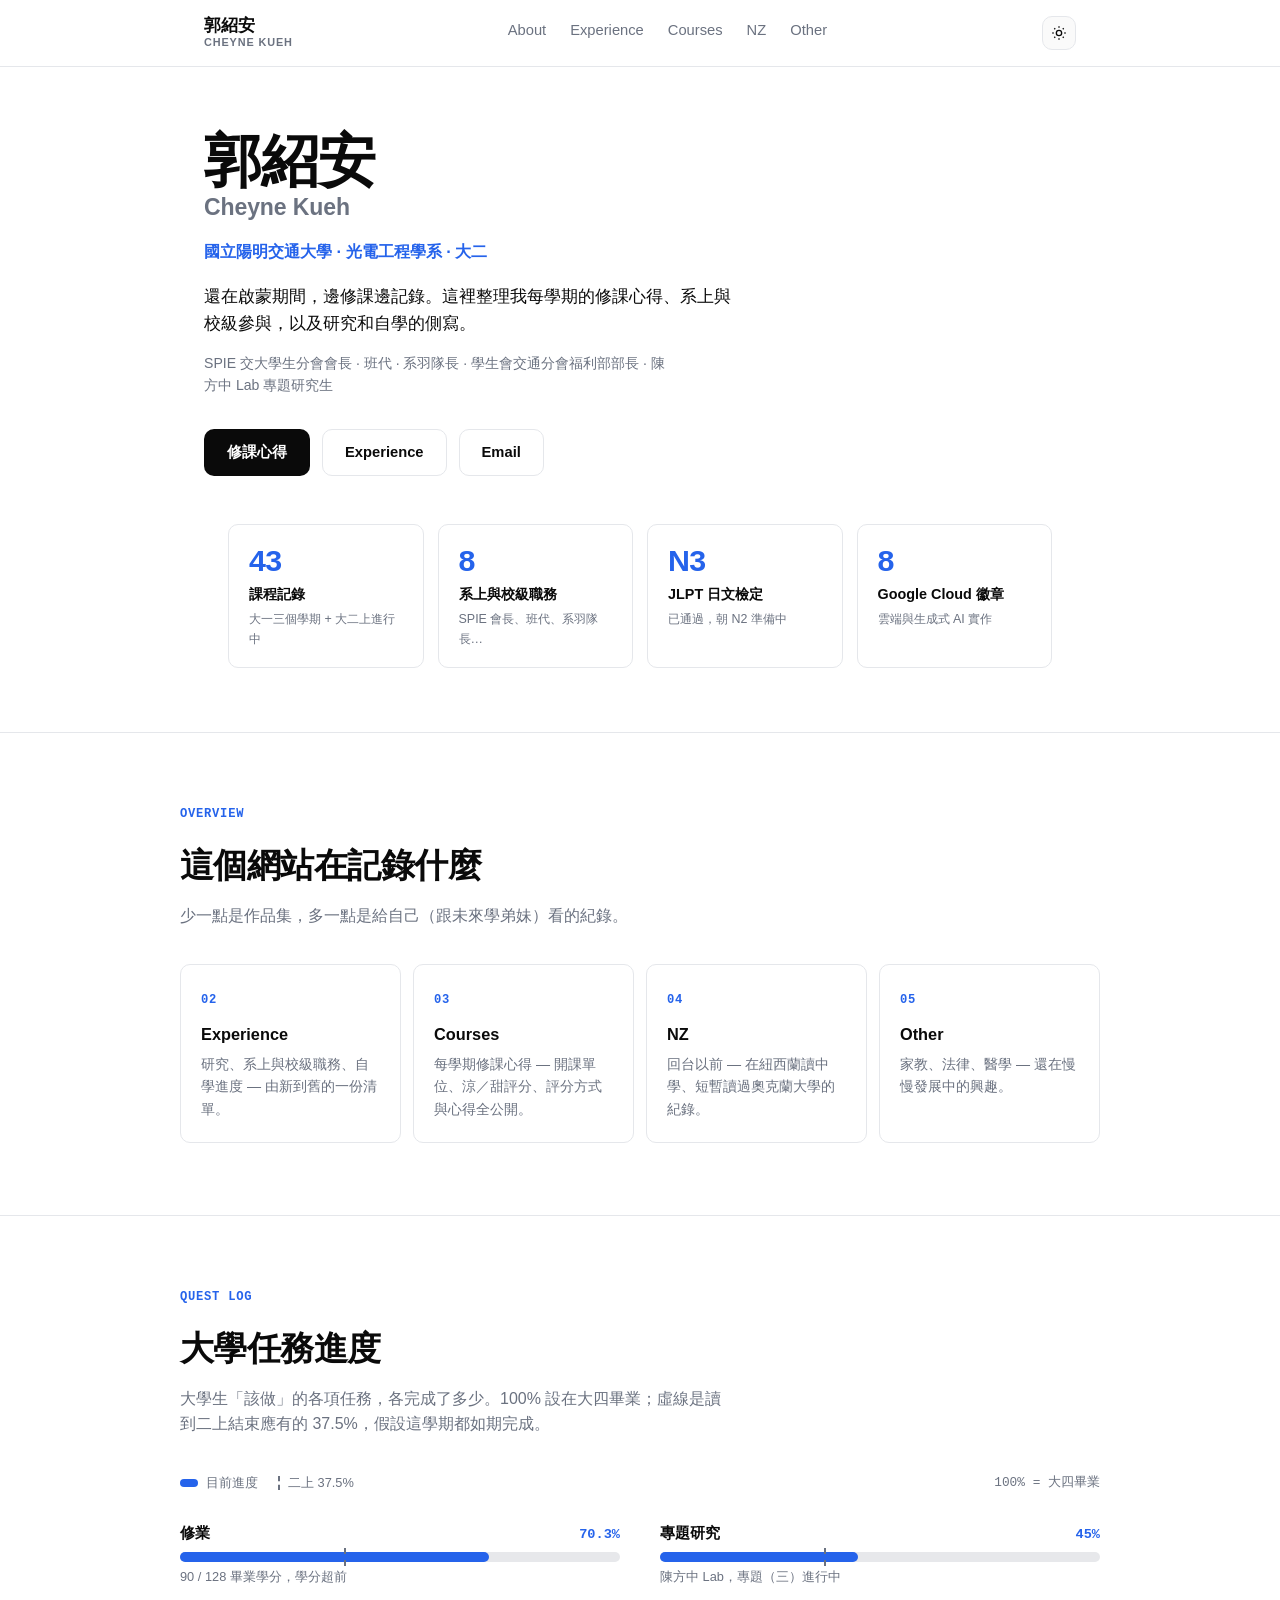
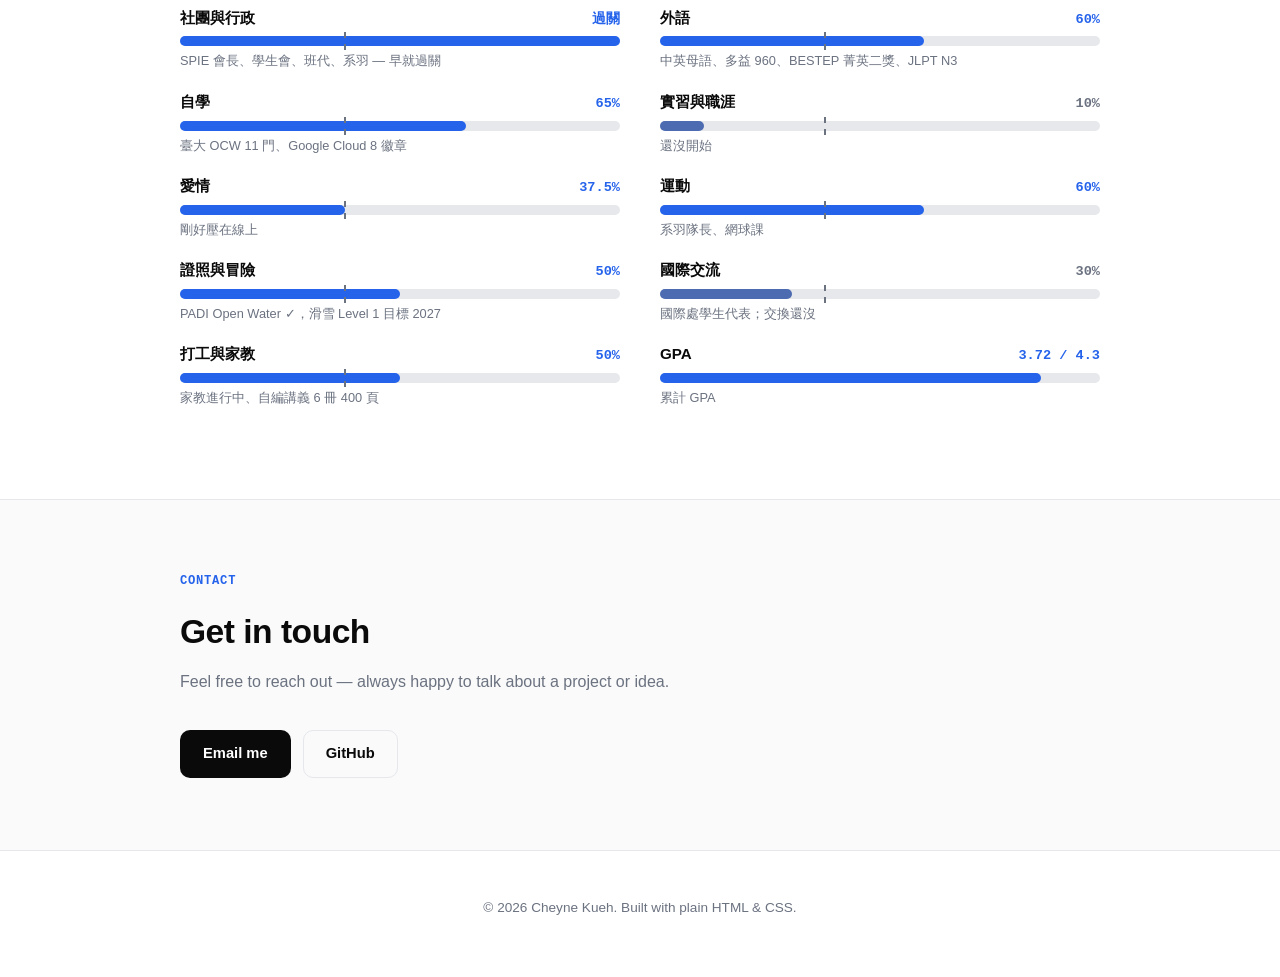
==== index.html @ f423507f "Courses: OCW list as bullet points" ====
<!DOCTYPE html>
<html lang="zh-Hant">
<head>
<meta charset="UTF-8">
<meta name="viewport" content="width=device-width, initial-scale=1.0">
<title>Cheyne Kueh</title>
<meta name="description" content="Cheyne Kueh — NYCU 光電工程學系. 修課心得、系上與校級參與、研究與自學進度，每學期更新。">
<link rel="icon" type="image/png" href="favicon.png">
<link rel="apple-touch-icon" href="apple-touch-icon.png">
<link rel="stylesheet" href="style.css?v=202611022145">
</head>
<body data-page="about">

<div id="nav-mount"></div>

<main id="top">

  <section class="hero">
    <div class="hero-inner reveal">
      <h1>郭紹安<span class="hero-name-en">Cheyne Kueh</span></h1>
      <p class="hero-role">國立陽明交通大學 · 光電工程學系 · 大二</p>
      <p class="hero-lead">還在啟蒙期間，邊修課邊記錄。這裡整理我每學期的修課心得、系上與校級參與，以及研究和自學的側寫。</p>
      <p class="hero-affil">SPIE 交大學生分會會長 · 班代 · 系羽隊長 · 學生會交通分會福利部部長 · 陳方中 Lab 專題研究生</p>
      <div class="hero-actions">
        <a href="courses.html" class="btn btn-primary">修課心得</a>
        <a href="experience.html" class="btn btn-ghost">Experience</a>
        <a href="mailto:cheyneleokueh@gmail.com" class="btn btn-ghost">Email</a>
      </div>
    </div>

    <div class="stat-grid reveal" id="heroStats"></div>
  </section>

  <section class="section">
    <div class="section-inner">
      <p class="eyebrow reveal">OVERVIEW</p>
      <h2 class="reveal">這個網站在記錄什麼</h2>
      <p class="section-sub reveal">少一點是作品集，多一點是給自己（跟未來學弟妹）看的紀錄。</p>

      <div class="overview-grid">
        <a href="experience.html" class="overview-card reveal">
          <span class="overview-num">02</span>
          <h3>Experience</h3>
          <p>研究、系上與校級職務、自學進度 — 由新到舊的一份清單。</p>
        </a>
        <a href="courses.html" class="overview-card reveal">
          <span class="overview-num">03</span>
          <h3>Courses</h3>
          <p>每學期修課心得 — 開課單位、涼／甜評分、評分方式與心得全公開。</p>
        </a>
        <a href="nz.html" class="overview-card reveal">
          <span class="overview-num">04</span>
          <h3>NZ</h3>
          <p>回台以前 — 在紐西蘭讀中學、短暫讀過奧克蘭大學的紀錄。</p>
        </a>
        <a href="other.html" class="overview-card reveal">
          <span class="overview-num">05</span>
          <h3>Other</h3>
          <p>家教、法律、醫學 — 還在慢慢發展中的興趣。</p>
        </a>
      </div>
    </div>
  </section>

  <section class="section">
    <div class="section-inner">
      <p class="eyebrow reveal">QUEST LOG</p>
      <h2 class="reveal">大學任務進度</h2>
      <p class="section-sub reveal">大學生「該做」的各項任務，各完成了多少。100% 設在大四畢業；虛線是讀到二上結束應有的 37.5%，假設這學期都如期完成。</p>
      <div class="quest-log reveal" id="questLog"></div>
    </div>
  </section>

  <section class="section section-alt">
    <div class="section-inner contact-inner">
      <p class="eyebrow reveal">CONTACT</p>
      <h2 class="reveal">Get in touch</h2>
      <p class="section-sub reveal">Feel free to reach out — always happy to talk about a project or idea.</p>
      <div class="contact-links reveal">
        <a href="mailto:cheyneleokueh@gmail.com" class="btn btn-primary">Email me</a>
        <a href="https://github.com/cheyneleokueh" target="_blank" rel="noopener" class="btn btn-ghost">GitHub</a>
      </div>
    </div>
  </section>

</main>

<div id="footer-mount"></div>

<script src="data.js?v=202611022145"></script>
<script src="partials.js?v=202611022145"></script>
<script src="script.js?v=202611022145"></script>
</body>
</html>
---- style.css ----
:root {
  --bg: #ffffff;
  --bg-alt: #fafafa;
  --card: #ffffff;
  --text: #0a0a0a;
  --text-muted: #6b7280;
  --border: #e5e7eb;
  --accent: #2563eb;
  --accent-text: #ffffff;
  --radius: 10px;
  --max-width: 920px;
  --mono: ui-monospace, "SF Mono", "Cascadia Code", Consolas, monospace;
  --sans: -apple-system, BlinkMacSystemFont, "Segoe UI", Inter, Roboto, Helvetica, Arial, sans-serif;
}

:root[data-theme="dark"] {
  --bg: #0a0a0a;
  --bg-alt: #111113;
  --card: #141416;
  --text: #f5f5f5;
  --text-muted: #9a9aa4;
  --border: #27272a;
  --accent: #5b9dff;
  --accent-text: #0a0a0a;
}

@media (prefers-color-scheme: dark) {
  :root:not([data-theme="light"]) {
    --bg: #0a0a0a;
    --bg-alt: #111113;
    --card: #141416;
    --text: #f5f5f5;
    --text-muted: #9a9aa4;
    --border: #27272a;
    --accent: #5b9dff;
    --accent-text: #0a0a0a;
  }
}

* { box-sizing: border-box; }

html { scroll-behavior: smooth; }

body {
  margin: 0;
  background: var(--bg);
  color: var(--text);
  font-family: var(--sans);
  line-height: 1.6;
  -webkit-font-smoothing: antialiased;
  transition: background 0.2s ease, color 0.2s ease;
}

a { color: inherit; }

/* Nav */
.nav {
  position: sticky;
  top: 0;
  z-index: 10;
  background: color-mix(in srgb, var(--bg) 88%, transparent);
  backdrop-filter: blur(10px);
  border-bottom: 1px solid var(--border);
}

.nav-inner {
  max-width: var(--max-width);
  margin: 0 auto;
  padding: 16px 24px;
  display: flex;
  align-items: flex-start;
  justify-content: space-between;
  gap: 20px;
  flex-wrap: wrap;
}

.nav-brand {
  text-decoration: none;
  display: flex;
  flex-direction: column;
  line-height: 1.2;
}

.nav-brand-zh {
  font-weight: 800;
  font-size: 1.05rem;
  letter-spacing: -0.01em;
}

.nav-brand-en {
  font-size: 0.68rem;
  font-weight: 600;
  letter-spacing: 0.08em;
  color: var(--text-muted);
}

.nav-links {
  display: flex;
  gap: 24px;
  padding-top: 3px;
  flex-wrap: wrap;
}

.nav-links a {
  text-decoration: none;
  color: var(--text-muted);
  font-size: 0.92rem;
  font-weight: 500;
  transition: color 0.15s ease;
}

.nav-links a:hover { color: var(--text); }

.theme-toggle {
  border: 1px solid var(--border);
  background: var(--bg-alt);
  color: var(--text);
  width: 34px;
  height: 34px;
  border-radius: var(--radius);
  display: flex;
  align-items: center;
  justify-content: center;
  cursor: pointer;
}

.theme-toggle svg { width: 16px; height: 16px; }
.theme-toggle .icon-moon { display: none; }
:root[data-theme="dark"] .theme-toggle .icon-sun { display: none; }
:root[data-theme="dark"] .theme-toggle .icon-moon { display: block; }

/* Hero */
.hero {
  max-width: var(--max-width);
  margin: 0 auto;
  padding: 64px 24px 0;
}

.hero h1 {
  font-size: clamp(2.4rem, 6vw, 3.6rem);
  font-weight: 800;
  line-height: 1.05;
  letter-spacing: -0.02em;
  margin: 0 0 6px;
  text-wrap: balance;
}

.hero-name-en {
  display: block;
  font-size: 0.4em;
  font-weight: 600;
  color: var(--text-muted);
  letter-spacing: -0.005em;
  margin-top: 4px;
}

.hero-role {
  font-size: 1.02rem;
  font-weight: 600;
  color: var(--accent);
  margin: 18px 0 20px;
}

.hero-lead {
  font-size: 1.05rem;
  color: var(--text);
  max-width: 58ch;
  margin: 0 0 14px;
}

.hero-affil {
  font-size: 0.88rem;
  color: var(--text-muted);
  max-width: 60ch;
  margin: 0 0 32px;
}

.hero-actions {
  display: flex;
  gap: 12px;
  flex-wrap: wrap;
  margin-bottom: 48px;
}

/* Buttons */
.btn {
  display: inline-flex;
  align-items: center;
  padding: 11px 22px;
  border-radius: var(--radius);
  font-size: 0.92rem;
  font-weight: 600;
  text-decoration: none;
  border: 1px solid transparent;
  transition: transform 0.15s ease, opacity 0.15s ease, background 0.15s ease;
}

.btn:hover { transform: translateY(-1px); }

.btn-primary {
  background: var(--text);
  color: var(--bg);
}

.btn-primary:hover { opacity: 0.85; }

.btn-ghost {
  background: transparent;
  border-color: var(--border);
  color: var(--text);
}

.btn-ghost:hover { background: var(--bg-alt); }

/* Stat grid (hero) */
.stat-grid {
  max-width: var(--max-width);
  margin: 0 auto;
  padding: 0 24px 64px;
  display: grid;
  grid-template-columns: repeat(auto-fit, minmax(160px, 1fr));
  gap: 14px;
}

.stat-tile {
  background: var(--card);
  border: 1px solid var(--border);
  border-radius: var(--radius);
  padding: 20px 20px 18px;
}

.stat-tile .value {
  display: block;
  font-size: 1.9rem;
  font-weight: 800;
  color: var(--accent);
  font-variant-numeric: tabular-nums;
  letter-spacing: -0.02em;
  line-height: 1;
  margin-bottom: 8px;
}

.stat-tile .label {
  font-size: 0.9rem;
  font-weight: 600;
  margin-bottom: 3px;
}

.stat-tile .note {
  font-size: 0.78rem;
  color: var(--text-muted);
}

/* Sections */
.section { padding: 72px 24px; border-top: 1px solid var(--border); }

.section-top { border-top: none; padding-top: 56px; }

.section-alt { background: var(--bg-alt); }

.section-inner {
  max-width: var(--max-width);
  margin: 0 auto;
}

.eyebrow {
  font-family: var(--mono);
  font-size: 0.76rem;
  font-weight: 600;
  letter-spacing: 0.06em;
  color: var(--accent);
  margin: 0 0 14px;
}

.section h2 {
  font-size: clamp(1.6rem, 3.4vw, 2.1rem);
  font-weight: 800;
  letter-spacing: -0.015em;
  margin: 0 0 10px;
  text-wrap: balance;
}

.section-sub {
  color: var(--text-muted);
  font-size: 1rem;
  max-width: 62ch;
  margin: 0 0 36px;
}

/* Term tabs (Courses) */
.term-tabs {
  display: flex;
  gap: 8px;
  margin-bottom: 28px;
  flex-wrap: wrap;
}

.term-tab {
  font: inherit;
  font-size: 0.92rem;
  font-weight: 600;
  cursor: pointer;
  padding: 9px 18px;
  border-radius: var(--radius);
  border: 1px solid var(--border);
  background: var(--card);
  color: var(--text-muted);
  transition: background 0.15s ease, color 0.15s ease, border-color 0.15s ease;
}

.term-tab:hover { color: var(--text); }

.term-tab[aria-selected="true"] {
  background: var(--text);
  border-color: var(--text);
  color: var(--bg);
}

.term-period {
  color: var(--text-muted);
  font-size: 0.9rem;
  margin: -16px 0 24px;
  font-family: var(--mono);
}

/* Course cards */
.course-grid {
  display: grid;
  grid-template-columns: repeat(auto-fit, minmax(300px, 1fr));
  gap: 12px;
}

.course-card {
  background: var(--card);
  border: 1px solid var(--border);
  border-radius: var(--radius);
  overflow: hidden;
}

.course-card summary {
  list-style: none;
  cursor: pointer;
  padding: 18px 20px;
  display: flex;
  flex-direction: column;
  gap: 8px;
}

.course-card summary::-webkit-details-marker { display: none; }

.course-card-top {
  display: flex;
  align-items: center;
  justify-content: space-between;
  gap: 12px;
}

.course-card h3 {
  margin: 0;
  font-size: 1.02rem;
  font-weight: 700;
  letter-spacing: -0.005em;
}

.course-grade {
  font-family: var(--mono);
  font-weight: 700;
  font-size: 0.88rem;
  color: var(--accent);
  white-space: nowrap;
}

.course-meta {
  display: flex;
  flex-wrap: wrap;
  gap: 6px 12px;
  font-size: 0.82rem;
  color: var(--text-muted);
}

.course-meta .course-type {
  color: var(--accent);
  font-weight: 600;
}

.course-ratings {
  display: flex;
  gap: 16px;
  font-size: 0.8rem;
  color: var(--text-muted);
  letter-spacing: 0.02em;
}

.course-ratings .star-fill { color: var(--accent); }
.course-ratings .star-empty { color: var(--border); }

.course-card[open] summary { border-bottom: 1px solid var(--border); }

.course-body {
  padding: 4px 20px 20px;
  display: flex;
  flex-direction: column;
  gap: 14px;
}

.course-field h4 {
  margin: 0 0 4px;
  font-family: var(--mono);
  font-size: 0.72rem;
  font-weight: 600;
  text-transform: uppercase;
  letter-spacing: 0.05em;
  color: var(--text-muted);
}

.course-field p {
  margin: 0;
  font-size: 0.92rem;
  line-height: 1.65;
}

/* Experience feed */
.tag-filters {
  display: flex;
  gap: 8px;
  margin-bottom: 28px;
  flex-wrap: wrap;
}

.tag-filter {
  font: inherit;
  font-size: 0.86rem;
  font-weight: 600;
  cursor: pointer;
  padding: 7px 16px;
  border-radius: var(--radius);
  border: 1px solid var(--border);
  background: transparent;
  color: var(--text-muted);
  transition: background 0.15s ease, color 0.15s ease, border-color 0.15s ease;
}

.tag-filter:hover { color: var(--text); }

.tag-filter[aria-pressed="true"] {
  background: var(--text);
  border-color: var(--text);
  color: var(--bg);
}

.exp-feed {
  list-style: none;
  margin: 0;
  padding: 0;
  display: flex;
  flex-direction: column;
  gap: 2px;
}

.exp-item {
  display: flex;
  gap: 16px;
  padding: 18px 4px;
  border-top: 1px solid var(--border);
}

.exp-item:first-child { border-top: none; }

.exp-status {
  flex-shrink: 0;
  width: 8px;
  height: 8px;
  border-radius: 999px;
  margin-top: 8px;
  background: var(--border);
}

.exp-status.is-active { background: var(--accent); }

.exp-main { flex: 1; min-width: 0; }

.exp-top {
  display: flex;
  flex-wrap: wrap;
  align-items: baseline;
  justify-content: space-between;
  gap: 4px 16px;
}

.exp-title {
  margin: 0;
  font-size: 1.02rem;
  font-weight: 700;
  letter-spacing: -0.005em;
}

.exp-period {
  font-family: var(--mono);
  font-size: 0.78rem;
  color: var(--text-muted);
  white-space: nowrap;
}

.exp-org {
  font-size: 0.88rem;
  color: var(--accent);
  margin: 3px 0 10px;
}

.exp-bullets {
  margin: 0;
  padding-left: 18px;
  color: var(--text-muted);
  font-size: 0.9rem;
  line-height: 1.65;
  display: flex;
  flex-direction: column;
  gap: 4px;
}

/* High school */
.hs-intro {
  color: var(--text-muted);
  font-size: 1.02rem;
  max-width: 68ch;
  margin: 0 0 32px;
}

.hs-stats {
  display: grid;
  grid-template-columns: repeat(auto-fit, minmax(110px, 1fr));
  gap: 12px;
  margin-bottom: 44px;
}

.hs-stat {
  text-align: center;
  padding: 20px 10px;
  border: 1px solid var(--border);
  border-radius: var(--radius);
  background: var(--card);
}

.hs-stat .value {
  display: block;
  font-size: 1.9rem;
  font-weight: 800;
  color: var(--accent);
  font-variant-numeric: tabular-nums;
  letter-spacing: -0.02em;
}

.hs-stat .label {
  font-size: 0.8rem;
  color: var(--text-muted);
  margin-top: 2px;
}

.hs-section { margin-bottom: 32px; }

.hs-section h3 {
  font-size: 1rem;
  font-weight: 700;
  margin: 0 0 14px;
  letter-spacing: -0.005em;
}

.hs-section ul {
  margin: 0;
  padding-left: 20px;
  display: flex;
  flex-direction: column;
  gap: 9px;
}

.hs-section li {
  color: var(--text-muted);
  font-size: 0.92rem;
  line-height: 1.65;
}

/* About */
.about-text {
  color: var(--text-muted);
  font-size: 1.02rem;
  max-width: 62ch;
}

/* Contact */
.contact-inner { text-align: left; }

.contact-links {
  display: flex;
  gap: 12px;
  flex-wrap: wrap;
}

/* Footer */
.footer {
  padding: 32px 24px 48px;
  text-align: center;
  color: var(--text-muted);
  font-size: 0.85rem;
  border-top: 1px solid var(--border);
}

/* Reveal on scroll */
.reveal {
  opacity: 0;
  transform: translateY(12px);
  transition: opacity 0.5s ease, transform 0.5s ease;
}

.reveal.in-view {
  opacity: 1;
  transform: translateY(0);
}

@media (prefers-reduced-motion: reduce) {
  .reveal { opacity: 1; transform: none; transition: none; }
  html { scroll-behavior: auto; }
}

@media (max-width: 640px) {
  .nav-links { gap: 16px; }
  .hero { padding: 48px 20px 0; }
  .section { padding: 56px 20px; }
}

/* Overview cards (About page) */
.overview-grid {
  display: grid;
  grid-template-columns: repeat(auto-fit, minmax(220px, 1fr));
  gap: 12px;
}

.overview-card {
  display: block;
  background: var(--card);
  border: 1px solid var(--border);
  border-radius: var(--radius);
  padding: 20px 20px 22px;
  text-decoration: none;
  color: var(--text);
  transition: border-color 0.15s ease, transform 0.15s ease;
}

.overview-card:hover {
  border-color: var(--accent);
  transform: translateY(-1px);
}

.overview-num {
  font-family: var(--mono);
  font-size: 0.76rem;
  font-weight: 600;
  color: var(--accent);
  letter-spacing: 0.05em;
}

.overview-card h3 {
  margin: 10px 0 6px;
  font-size: 1.02rem;
  font-weight: 700;
}

.overview-card p {
  margin: 0;
  font-size: 0.88rem;
  color: var(--text-muted);
  line-height: 1.6;
}

/* Experience note */
.exp-note {
  margin: 24px 4px 0;
  font-size: 0.88rem;
  color: var(--text-muted);
  font-style: italic;
}

/* Open Source / placeholder cards */
.os-card {
  background: var(--card);
  border: 1px dashed var(--border);
  border-radius: var(--radius);
  padding: 20px;
}

.os-card .os-tag {
  display: inline-block;
  font-family: var(--mono);
  font-size: 0.72rem;
  font-weight: 600;
  letter-spacing: 0.04em;
  color: var(--text-muted);
  border: 1px solid var(--border);
  border-radius: 999px;
  padding: 2px 10px;
  margin-bottom: 10px;
}

.os-card h3 {
  margin: 0 0 8px;
  font-size: 1rem;
  font-weight: 700;
}

.os-card p {
  margin: 0;
  font-size: 0.88rem;
  color: var(--text-muted);
  line-height: 1.6;
  font-style: italic;
}

/* NZ / Other — reusable stat + grouped-list blocks (.hs-* defined above) */
.hs-more {
  margin-top: 32px;
  padding: 18px 20px;
  border: 1px dashed var(--border);
  border-radius: var(--radius);
  color: var(--text-muted);
  font-size: 0.9rem;
  font-style: italic;
}

/* UoA course cards (NZ page) */
.uoa-grid {
  display: grid;
  grid-template-columns: repeat(auto-fit, minmax(220px, 1fr));
  gap: 12px;
}

.uoa-card {
  background: var(--card);
  border: 1px dashed var(--border);
  border-radius: var(--radius);
  padding: 18px 20px;
}

.uoa-card .code {
  font-family: var(--mono);
  font-size: 0.8rem;
  font-weight: 700;
  color: var(--accent);
}

.uoa-card h4 {
  margin: 6px 0 8px;
  font-size: 0.96rem;
  font-weight: 700;
}

.uoa-card p {
  margin: 0;
  font-size: 0.86rem;
  color: var(--text-muted);
  font-style: italic;
  line-height: 1.6;
}

/* Other page subsections */
.other-group { margin-bottom: 44px; }

.other-group-heading {
  display: flex;
  align-items: baseline;
  gap: 10px;
  margin-bottom: 16px;
}

.other-group-heading h3 {
  margin: 0;
  font-size: 1.1rem;
  font-weight: 800;
}

.other-group-heading .subtitle {
  font-size: 0.84rem;
  color: var(--text-muted);
}

/* Quest log (About page) */
.quest-legend {
  display: flex;
  flex-wrap: wrap;
  gap: 8px 20px;
  font-size: 0.8rem;
  color: var(--text-muted);
  margin-bottom: 28px;
}

.quest-legend span { display: inline-flex; align-items: center; gap: 8px; }
.quest-legend-end { margin-left: auto; font-family: var(--mono); }

.legend-fill {
  width: 18px;
  height: 8px;
  border-radius: 4px;
  background: var(--accent);
}

.legend-baseline {
  width: 0;
  height: 14px;
  border-left: 2px dashed var(--text-muted);
}

.quest-grid {
  display: grid;
  grid-template-columns: repeat(2, minmax(0, 1fr));
  gap: 0 40px;
}

@media (max-width: 640px) {
  .quest-grid { grid-template-columns: 1fr; }
}

.quest-row { margin-bottom: 18px; }

.quest-head {
  display: flex;
  justify-content: space-between;
  align-items: baseline;
  gap: 12px;
  margin-bottom: 6px;
}

.quest-label { font-weight: 600; font-size: 0.95rem; }

.quest-value {
  font-family: var(--mono);
  font-size: 0.85rem;
  font-weight: 600;
  font-variant-numeric: tabular-nums;
  color: var(--accent);
}

.quest-track {
  position: relative;
  height: 10px;
  border-radius: 5px;
  background: color-mix(in srgb, var(--text-muted) 16%, transparent);
}

.quest-fill {
  height: 100%;
  border-radius: 5px;
  background: var(--accent);
}

.quest-row.is-behind .quest-fill { background: color-mix(in srgb, var(--accent) 45%, var(--text-muted)); }
.quest-row.is-behind .quest-value { color: var(--text-muted); }

.quest-baseline {
  position: absolute;
  top: -4px;
  bottom: -4px;
  border-left: 2px dashed var(--text-muted);
  transform: translateX(-1px);
}

.quest-note {
  margin: 5px 0 0;
  font-size: 0.8rem;
  color: var(--text-muted);
}

/* Self-study list under each term (Courses page) */
.self-study {
  margin-top: 28px;
  padding: 16px 20px;
  border: 1px dashed var(--border);
  border-radius: var(--radius);
  background: var(--bg-alt);
  color: var(--text-muted);
}

.self-study h4 {
  margin: 0 0 10px;
  font-size: 0.78rem;
  font-family: var(--mono);
  font-weight: 600;
  letter-spacing: 0.05em;
}

.self-study ul {
  margin: 0;
  padding-left: 1.2em;
  list-style: disc;
  font-size: 0.9rem;
}

.self-study li { margin: 3px 0; }

.self-study li span::before { content: " — "; }
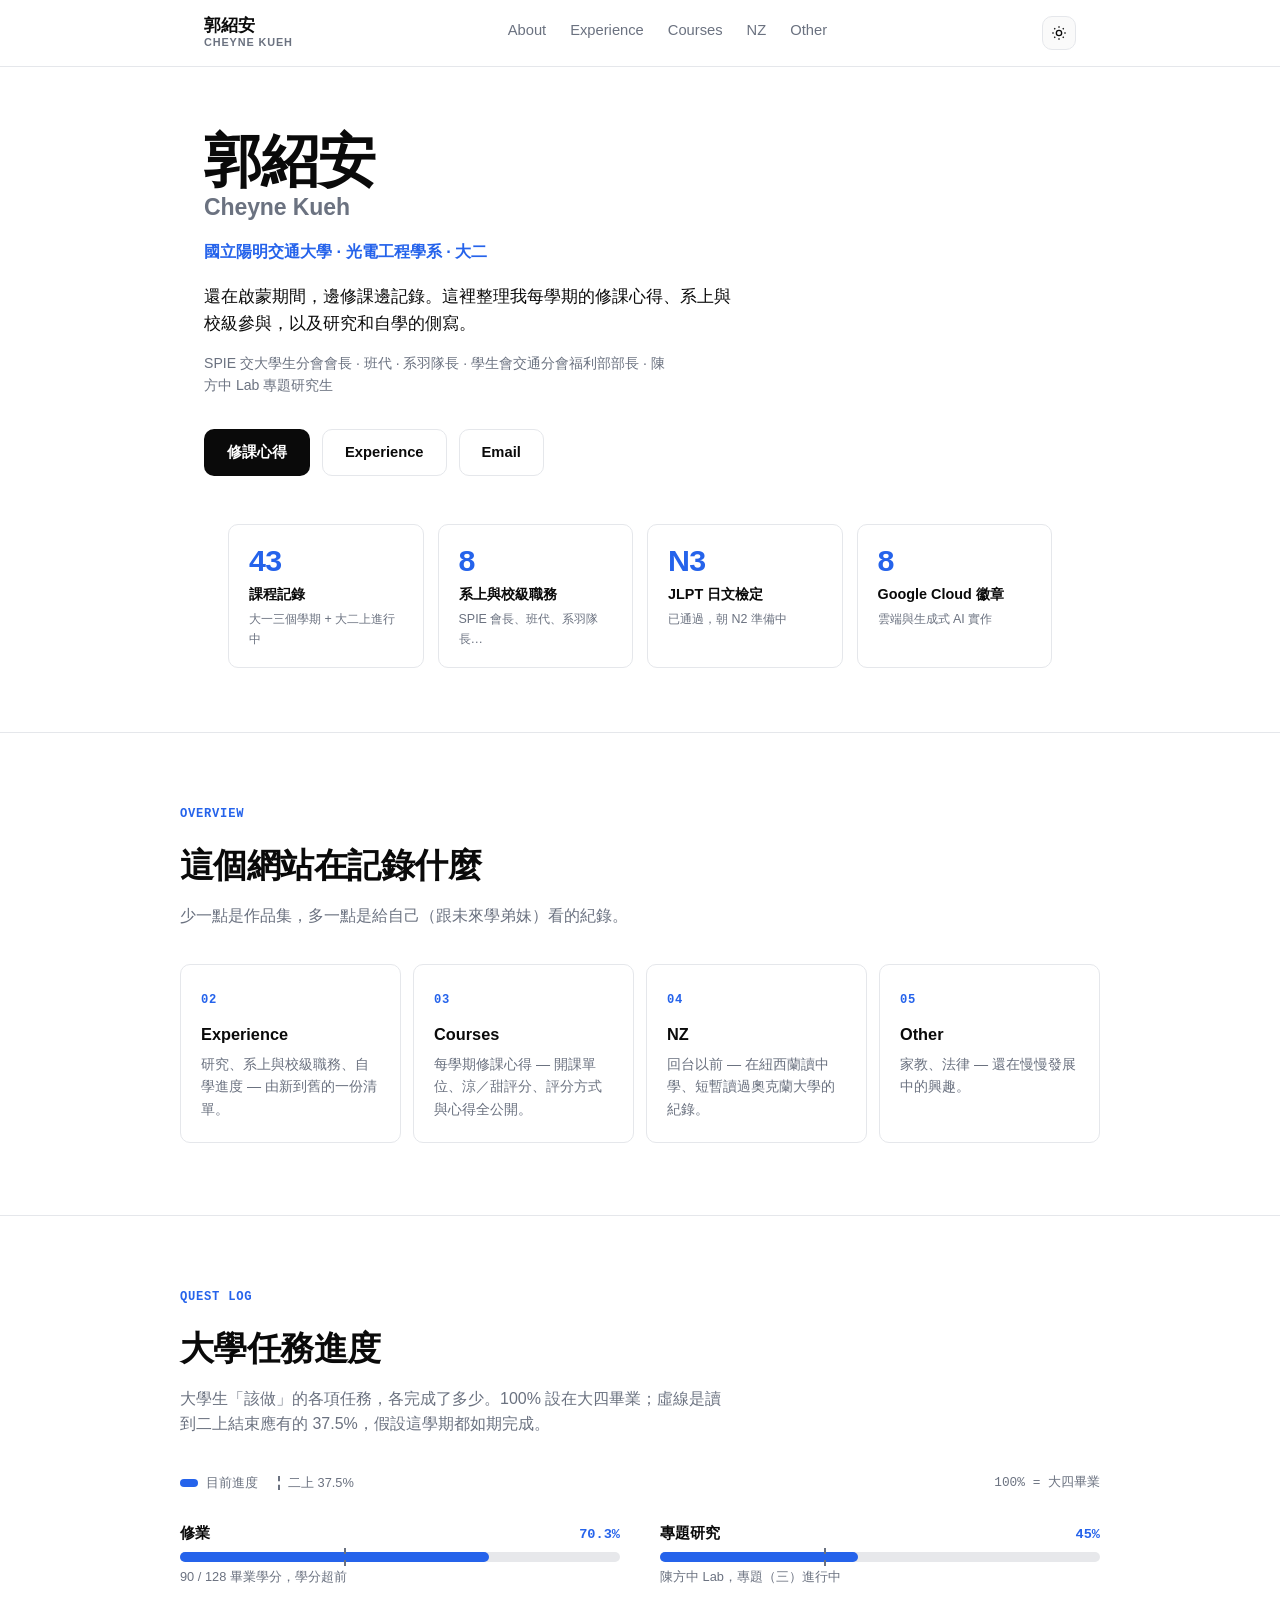
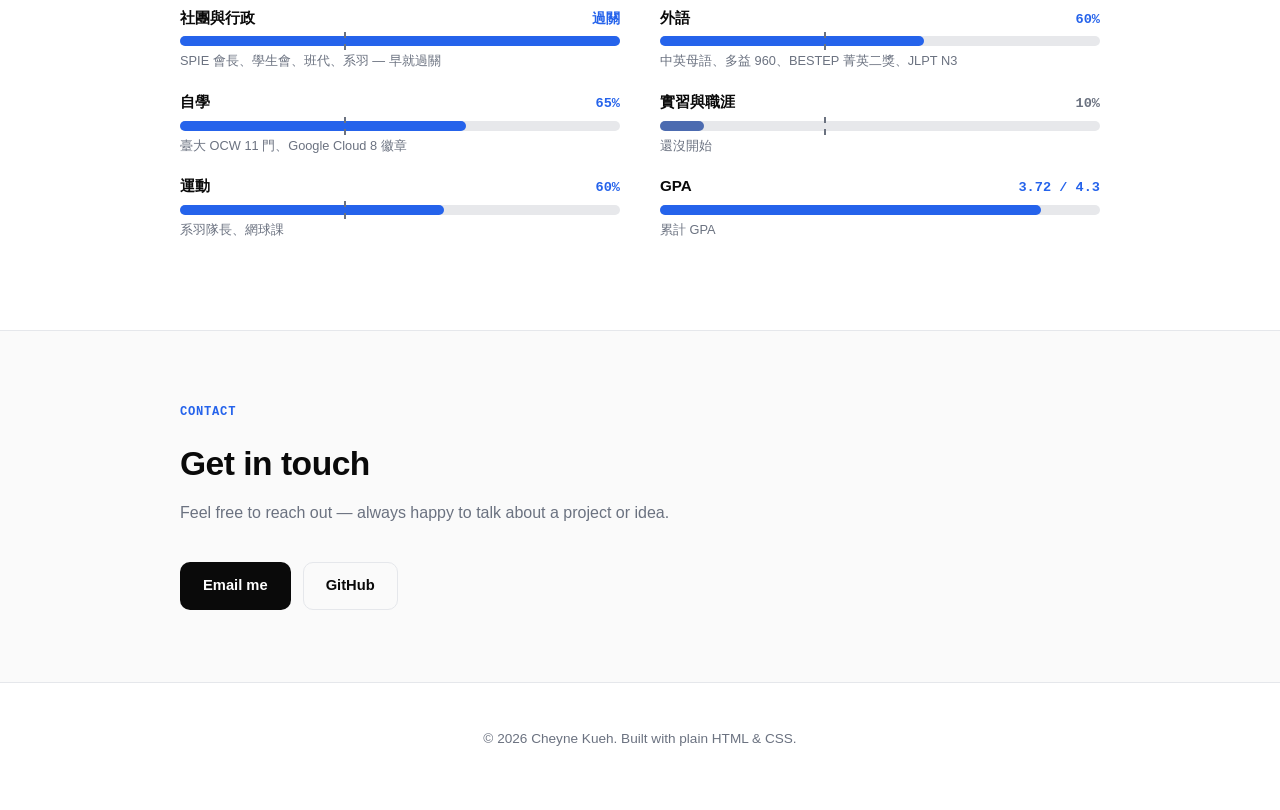
==== commit b36cbb92: "Experience: status + tag filters, year groups; trim quests and Other" ====
--- a/index.html
+++ b/index.html
@@ -7,7 +7,7 @@
 <meta name="description" content="Cheyne Kueh — NYCU 光電工程學系. 修課心得、系上與校級參與、研究與自學進度，每學期更新。">
 <link rel="icon" type="image/png" href="favicon.png">
 <link rel="apple-touch-icon" href="apple-touch-icon.png">
-<link rel="stylesheet" href="style.css?v=202611022145">
+<link rel="stylesheet" href="style.css?v=202611200120">
 </head>
 <body data-page="about">
 
@@ -56,7 +56,7 @@
         <a href="other.html" class="overview-card reveal">
           <span class="overview-num">05</span>
           <h3>Other</h3>
-          <p>家教、法律、醫學 — 還在慢慢發展中的興趣。</p>
+          <p>家教、法律 — 還在慢慢發展中的興趣。</p>
         </a>
       </div>
     </div>
@@ -87,8 +87,8 @@
 
 <div id="footer-mount"></div>
 
-<script src="data.js?v=202611022145"></script>
-<script src="partials.js?v=202611022145"></script>
-<script src="script.js?v=202611022145"></script>
+<script src="data.js?v=202611200120"></script>
+<script src="partials.js?v=202611200120"></script>
+<script src="script.js?v=202611200120"></script>
 </body>
 </html>
--- a/style.css
+++ b/style.css
@@ -422,9 +422,38 @@
 /* Experience feed */
 .tag-filters {
   display: flex;
+  flex-direction: column;
+  gap: 10px;
+  margin-bottom: 28px;
+}
+
+.filter-row {
+  display: flex;
   gap: 8px;
-  margin-bottom: 28px;
   flex-wrap: wrap;
+}
+
+.filter-row-sub .tag-filter {
+  font-size: 0.8rem;
+  padding: 5px 12px;
+}
+
+.exp-year {
+  font-family: var(--mono);
+  font-size: 0.78rem;
+  font-weight: 600;
+  letter-spacing: 0.05em;
+  color: var(--accent);
+  padding: 22px 0 6px;
+  border-bottom: 1px solid var(--border);
+}
+
+.exp-year:first-child { padding-top: 0; }
+
+.exp-empty {
+  color: var(--text-muted);
+  font-size: 0.9rem;
+  padding: 18px 0;
 }
 
 .tag-filter {
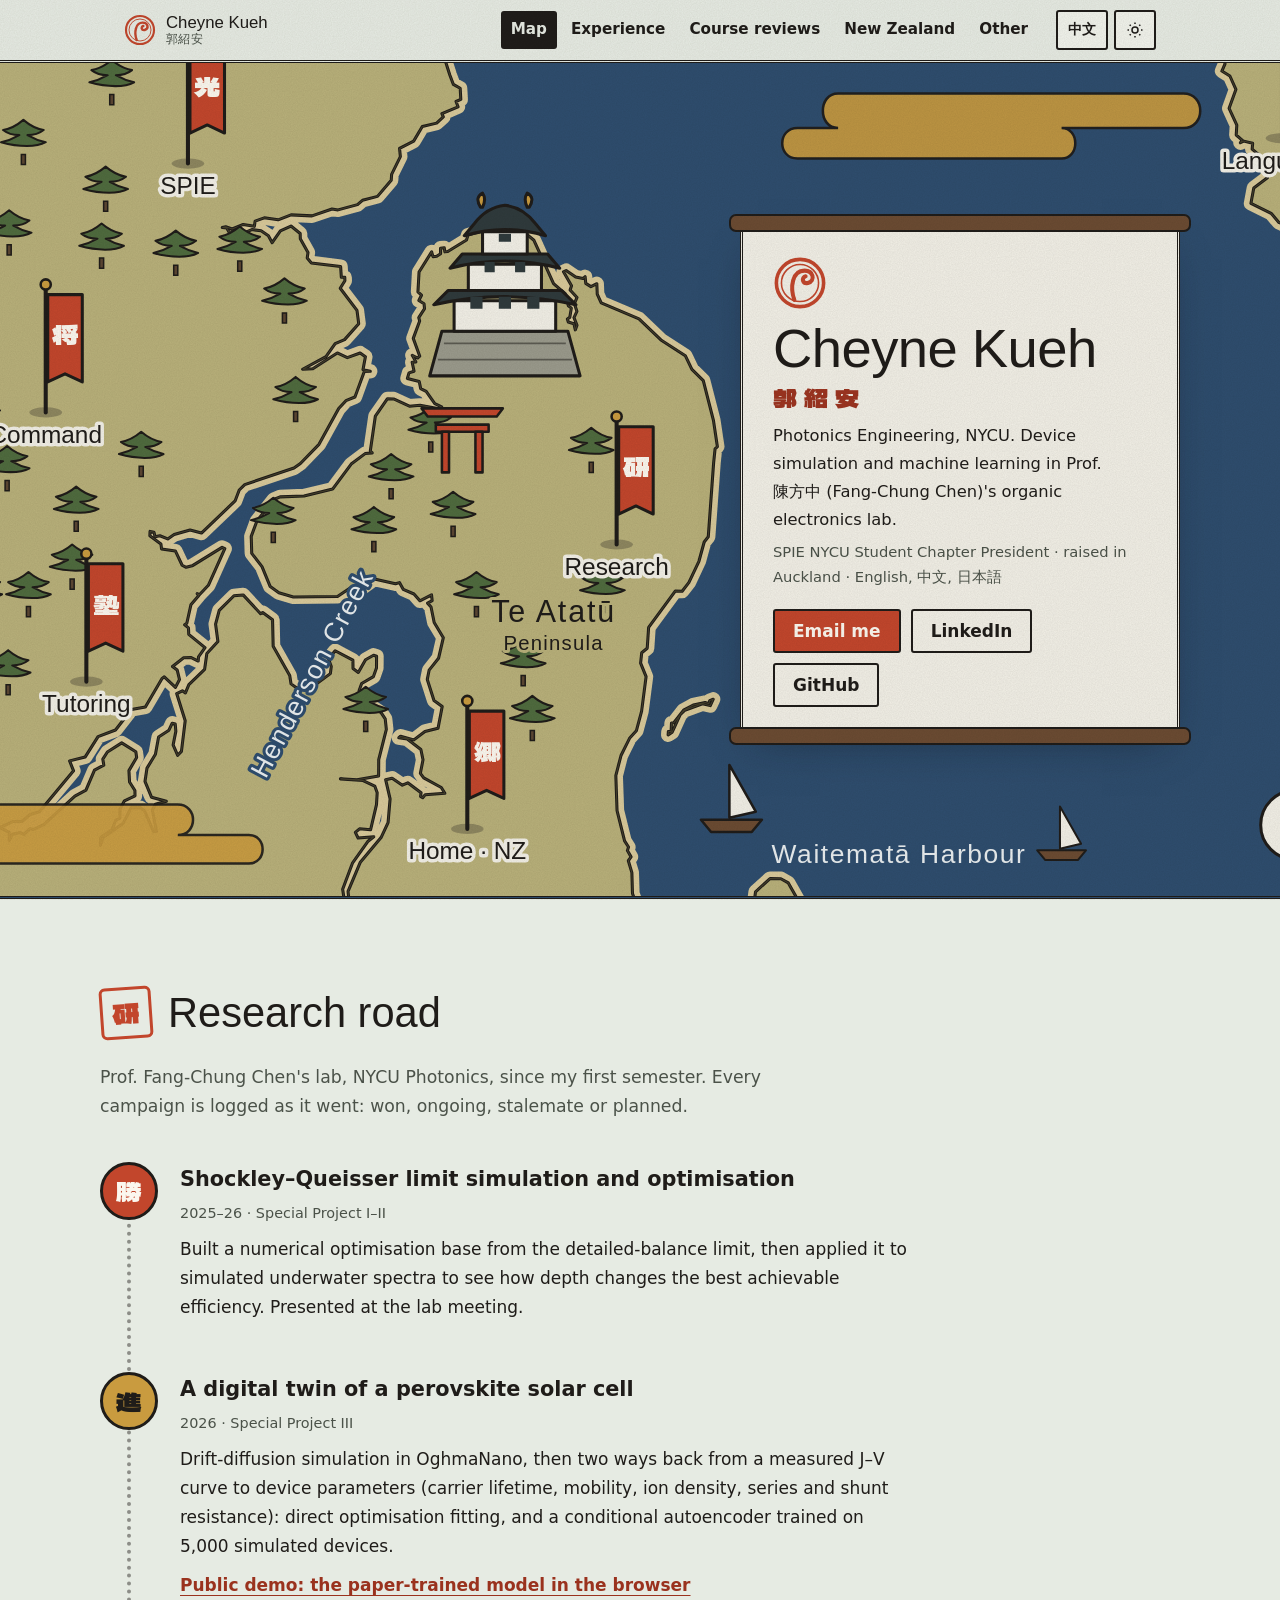
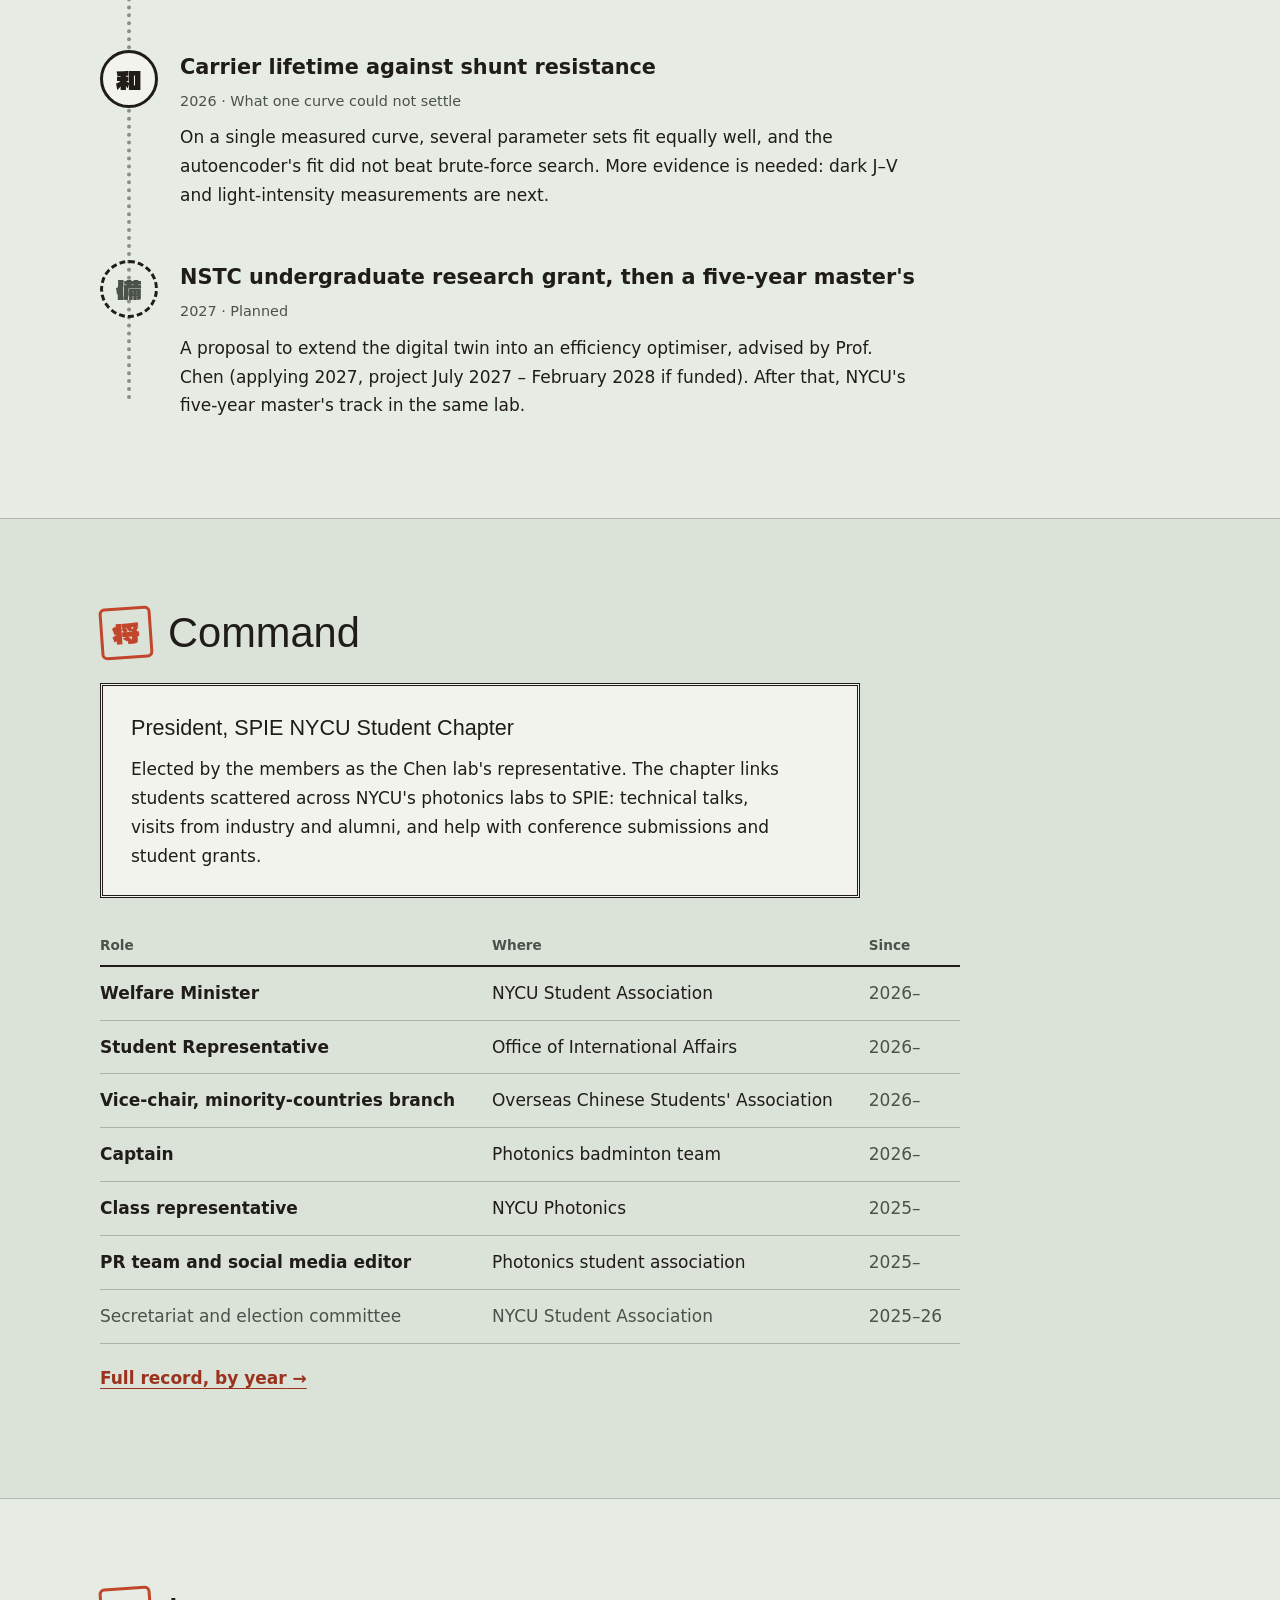
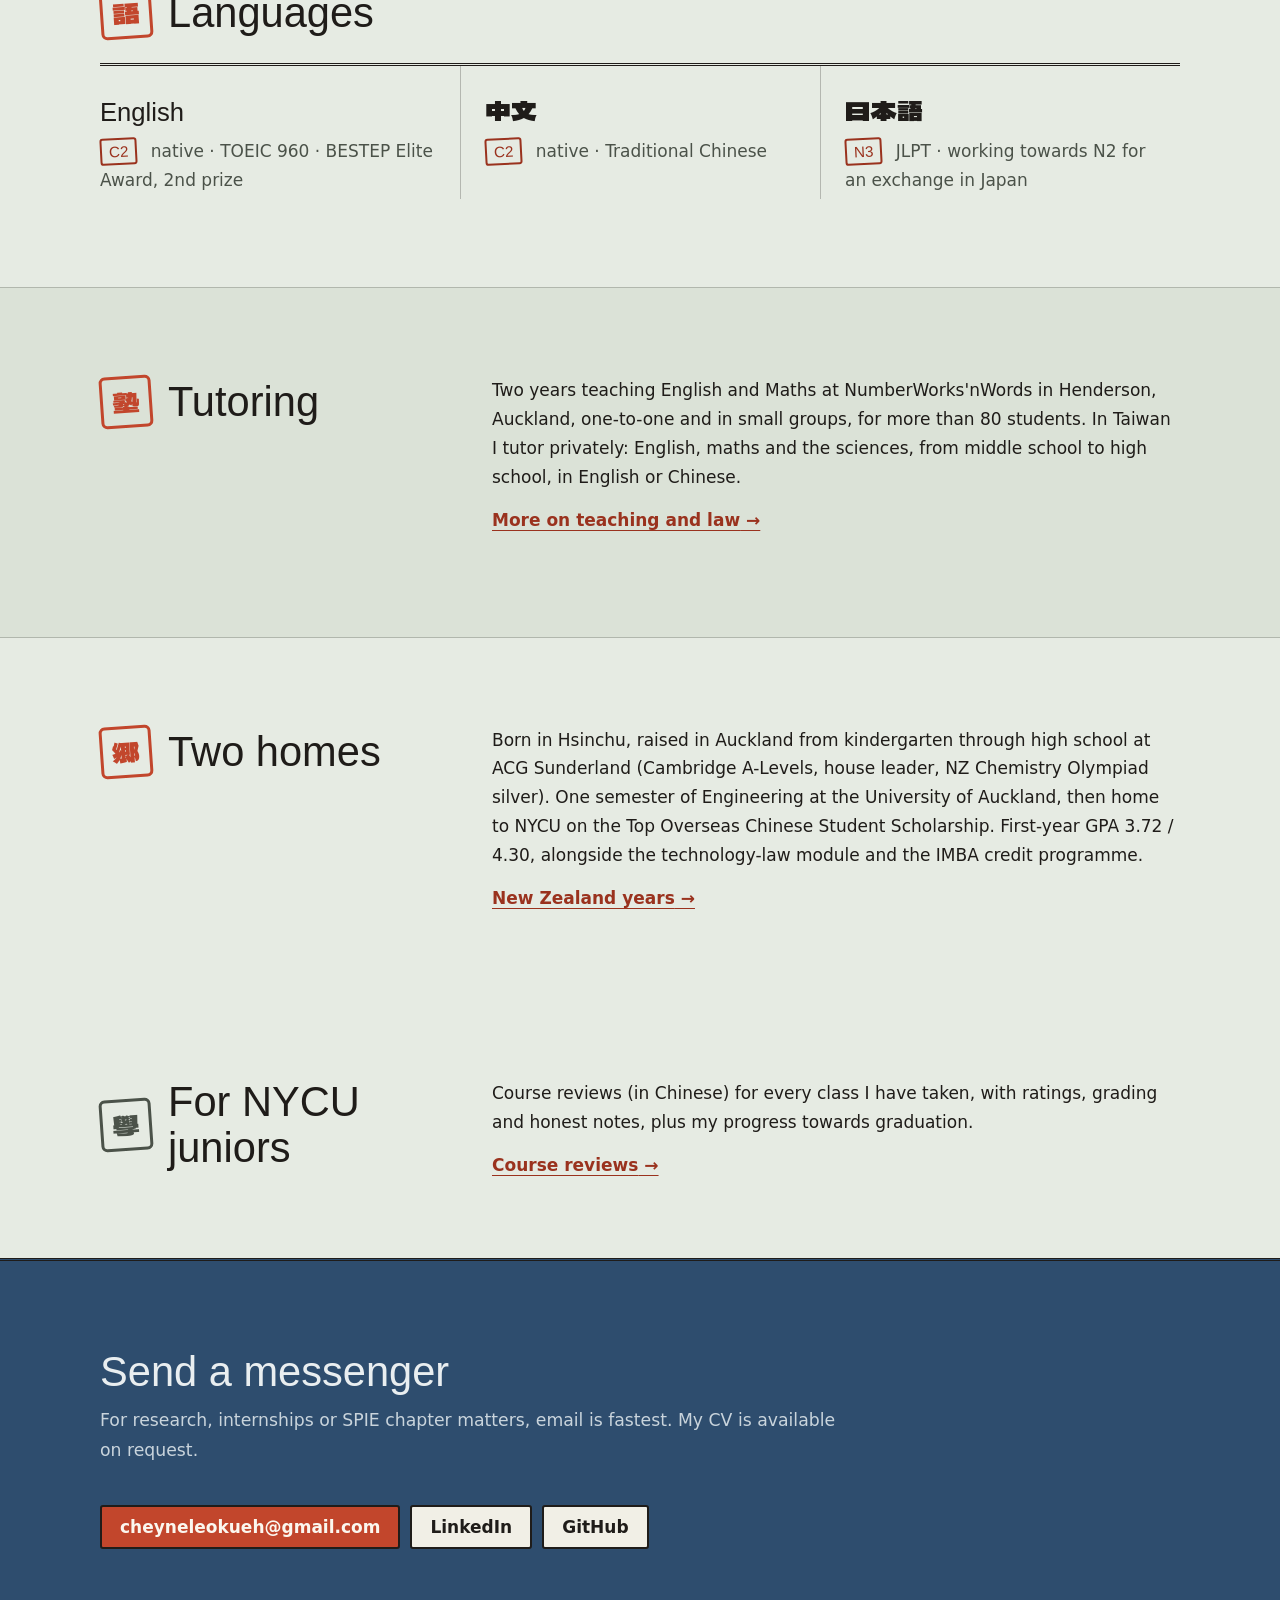
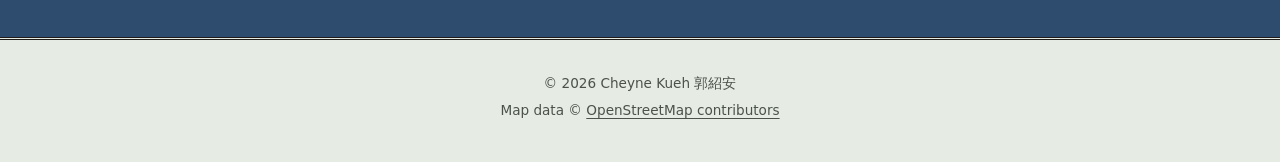
==== commit 577ba5c2: "Redesign: Te Atatū campaign map world, three.js village hero, bilingual home" ====
--- a/index.html
+++ b/index.html
@@ -1,84 +1,350 @@
 <!DOCTYPE html>
-<html lang="zh-Hant">
+<html lang="en" data-lang="en">
 <head>
 <meta charset="UTF-8">
 <meta name="viewport" content="width=device-width, initial-scale=1.0">
-<title>Cheyne Kueh</title>
-<meta name="description" content="Cheyne Kueh — NYCU 光電工程學系. 修課心得、系上與校級參與、研究與自學進度，每學期更新。">
+<title>Cheyne Kueh 郭紹安 · Photonics, NYCU</title>
+<meta name="description" content="Cheyne Kueh (郭紹安), Photonics Engineering at NYCU. Device simulation and ML research in Prof. Fang-Chung Chen's lab, SPIE NYCU Student Chapter President, raised in Auckland.">
+<meta property="og:title" content="Cheyne Kueh 郭紹安 · Photonics, NYCU">
+<meta property="og:description" content="Device simulation and ML research in Prof. Fang-Chung Chen's lab · SPIE NYCU Student Chapter President · EN / 中文 / 日本語">
+<meta property="og:type" content="website">
+<meta property="og:url" content="https://cheyneleokueh.github.io/">
+<meta property="og:image" content="https://cheyneleokueh.github.io/apple-touch-icon.png">
 <link rel="icon" type="image/png" href="favicon.png">
 <link rel="apple-touch-icon" href="apple-touch-icon.png">
-<link rel="stylesheet" href="style.css?v=202611200120">
+<link rel="preload" href="assets/fonts/dela-gothic-one-400-latin.woff2" as="font" type="font/woff2" crossorigin>
+<link rel="stylesheet" href="style.css?v=202611222115">
+<script>try{var l=localStorage.getItem("lang");if(l==="zh"){document.documentElement.dataset.lang="zh";document.documentElement.lang="zh-Hant"}var t=localStorage.getItem("theme");if(t)document.documentElement.dataset.theme=t}catch(e){}</script>
 </head>
 <body data-page="about">
 
+<a class="skip" href="#main"><span data-l="en">Skip to content</span><span data-l="zh">跳到內容</span></a>
 <div id="nav-mount"></div>
 
-<main id="top">
-
-  <section class="hero">
-    <div class="hero-inner reveal">
-      <h1>郭紹安<span class="hero-name-en">Cheyne Kueh</span></h1>
-      <p class="hero-role">國立陽明交通大學 · 光電工程學系 · 大二</p>
-      <p class="hero-lead">還在啟蒙期間，邊修課邊記錄。這裡整理我每學期的修課心得、系上與校級參與，以及研究和自學的側寫。</p>
-      <p class="hero-affil">SPIE 交大學生分會會長 · 班代 · 系羽隊長 · 學生會交通分會福利部部長 · 陳方中 Lab 專題研究生</p>
-      <div class="hero-actions">
-        <a href="courses.html" class="btn btn-primary">修課心得</a>
-        <a href="experience.html" class="btn btn-ghost">Experience</a>
-        <a href="mailto:cheyneleokueh@gmail.com" class="btn btn-ghost">Email</a>
-      </div>
-    </div>
-
-    <div class="stat-grid reveal" id="heroStats"></div>
-  </section>
-
-  <section class="section">
-    <div class="section-inner">
-      <p class="eyebrow reveal">OVERVIEW</p>
-      <h2 class="reveal">這個網站在記錄什麼</h2>
-      <p class="section-sub reveal">少一點是作品集，多一點是給自己（跟未來學弟妹）看的紀錄。</p>
-
-      <div class="overview-grid">
-        <a href="experience.html" class="overview-card reveal">
-          <span class="overview-num">02</span>
-          <h3>Experience</h3>
-          <p>研究、系上與校級職務、自學進度 — 由新到舊的一份清單。</p>
-        </a>
-        <a href="courses.html" class="overview-card reveal">
-          <span class="overview-num">03</span>
-          <h3>Courses</h3>
-          <p>每學期修課心得 — 開課單位、涼／甜評分、評分方式與心得全公開。</p>
-        </a>
-        <a href="nz.html" class="overview-card reveal">
-          <span class="overview-num">04</span>
-          <h3>NZ</h3>
-          <p>回台以前 — 在紐西蘭讀中學、短暫讀過奧克蘭大學的紀錄。</p>
-        </a>
-        <a href="other.html" class="overview-card reveal">
-          <span class="overview-num">05</span>
-          <h3>Other</h3>
-          <p>家教、法律 — 還在慢慢發展中的興趣。</p>
-        </a>
-      </div>
-    </div>
-  </section>
-
-  <section class="section">
-    <div class="section-inner">
-      <p class="eyebrow reveal">QUEST LOG</p>
-      <h2 class="reveal">大學任務進度</h2>
-      <p class="section-sub reveal">大學生「該做」的各項任務，各完成了多少。100% 設在大四畢業；虛線是讀到二上結束應有的 37.5%，假設這學期都如期完成。</p>
-      <div class="quest-log reveal" id="questLog"></div>
-    </div>
-  </section>
-
-  <section class="section section-alt">
-    <div class="section-inner contact-inner">
-      <p class="eyebrow reveal">CONTACT</p>
-      <h2 class="reveal">Get in touch</h2>
-      <p class="section-sub reveal">Feel free to reach out — always happy to talk about a project or idea.</p>
-      <div class="contact-links reveal">
-        <a href="mailto:cheyneleokueh@gmail.com" class="btn btn-primary">Email me</a>
-        <a href="https://github.com/cheyneleokueh" target="_blank" rel="noopener" class="btn btn-ghost">GitHub</a>
+<main id="main">
+
+  <section class="hero" aria-labelledby="heroName">
+    <div class="hero-map">
+<!--MAP-->
+<svg class="map" viewBox="150 300 1450 820" preserveAspectRatio="xMidYMid slice" role="img" aria-labelledby="mapTitle" focusable="false">
+  <title id="mapTitle">Campaign map of Te Atatū Peninsula, Auckland, between Henderson Creek and the Waitematā Harbour</title>
+  <defs>
+    <pattern id="seigaiha" width="48" height="24" patternUnits="userSpaceOnUse">
+      <g fill="none" stroke-width="2">
+        <path d="M0 24a24 24 0 0 1 48 0M8 24a16 16 0 0 1 32 0M16 24a8 8 0 0 1 16 0"/>
+        <path d="M-24 12a24 24 0 0 1 48 0M-16 12a16 16 0 0 1 32 0M-8 12a8 8 0 0 1 16 0M24 12a24 24 0 0 1 48 0M32 12a16 16 0 0 1 32 0M40 12a8 8 0 0 1 16 0"/>
+      </g>
+    </pattern>
+    <pattern id="hatch" width="14" height="14" patternUnits="userSpaceOnUse" patternTransform="rotate(-35)">
+      <path d="M0 7h6" stroke-width="1.6"/>
+    </pattern>
+    <symbol id="pine" viewBox="-22 -46 44 52" width="44" height="52" x="-22" y="-46" overflow="visible">
+      <path class="pine-trunk" d="M-2 0h4v-10h-4z"/>
+      <path class="pine-crown" d="M0 -44c7 6 14 9 20 10c-5 4-11 5-16 5c7 4 13 6 18 7c-9 5-26 5-44 0c5-1 11-3 18-7c-5 0-11-1-16-5c6-1 13-4 20-10z"/>
+    </symbol>
+  </defs>
+
+  <rect class="sea" x="0" y="0" width="1600" height="1700"/>
+  <rect class="sea-waves" x="0" y="0" width="1600" height="1700" fill="url(#seigaiha)"/>
+  <path class="shore" d="M1600 1618.5L1444 1618.5L1457.4 1597.8L1454.4 1591.6L1448.2 1587.3L1449.8 1581.4L1447.7 1577.3L1454.7 1564.1L1464.8 1554.9L1463.8 1543.1L1456.6 1538.6L1464.2 1524.5L1461.9 1521.1L1451.1 1516.2L1432.3 1495.5L1447.9 1453.3L1449.8 1440.8L1455.1 1437.1L1448.2 1422.2L1451.5 1409.7L1476.1 1386.3L1487 1381.7L1494.1 1387.9L1511.8 1385.7L1515.3 1395.1L1519.7 1397.6L1530.4 1401.8L1533.4 1398.7L1544.1 1396.3L1558 1397.1L1562.3 1398.3L1561.9 1404.5L1567.2 1408.1L1592.4 1396.6L1596.3 1398.4L1596.5 1403.7L1600 1405.8ZM1600 1399.9L1595.8 1392.1L1592.1 1391.7L1589.6 1395.8L1576.9 1398.8L1566.9 1405L1564.7 1402L1565.3 1395.5L1559.7 1391.2L1534.8 1384.6L1517.6 1386.4L1513.3 1377.3L1472.1 1371.2L1418.8 1372.4L1417 1364.9L1418.8 1359.5L1471.5 1358.8L1506.5 1354.8L1509.2 1344L1503.9 1340.5L1500 1344.1L1497.5 1342.4L1504.3 1338.9L1511.2 1344.6L1517.3 1344.5L1517 1339.3L1500.9 1316.5L1495.8 1316.6L1506.7 1329.7L1493.7 1336.8L1484 1329.3L1476.7 1330.1L1473.4 1324.9L1473.6 1319.2L1469.8 1316.5L1474.2 1307.9L1474.5 1295.8L1478.9 1287.3L1479.5 1272.3L1486.1 1259.7L1485.9 1252.9L1480.1 1253L1479.4 1248.9L1484.5 1239.1L1490.9 1234L1510.2 1188.4L1511.5 1180.8L1508.3 1165.1L1512.4 1149.3L1510.1 1136L1512.7 1128.7L1524.4 1116.3L1523.2 1092.5L1533.1 1083.1L1560.2 1030.2L1574.9 990.3L1567.9 979.1L1568.2 972.3L1577 965.6L1584.1 971.2L1592.2 971.2L1595.5 973.5L1600 983.1ZM1600 0L1600 474.7L1595.1 474.8L1588.6 467.3L1581.2 463.5L1551.1 456.7L1546 456.8L1538 462.1L1525.5 458.1L1515.8 462.6L1503.7 456.8L1496.3 448L1476.4 438.1L1479.2 423L1492.6 413L1493.6 398.4L1477.6 384.8L1478.1 379L1469.3 376.9L1466 378.5L1467.7 375.9L1461.9 370.9L1462.5 361.2L1454.9 344.6L1461.6 326L1455.7 312.8L1447.8 307.9L1450.9 300.9L1449.4 291.6L1454.9 282.1L1469.3 279.4L1475.7 269.1L1488.5 261.7L1493 255.5L1498.3 257.6L1504.7 254.8L1516.6 255.9L1518.2 251.8L1523.9 250.2L1523.2 246.3L1509.4 248.6L1503.1 243.7L1499.3 246.2L1495.1 243.1L1492.2 246.6L1482.1 242.7L1482.2 251.8L1479.2 243L1459.8 242.9L1440.1 233.6L1431.3 235.8L1417.7 231.7L1414.8 232L1399.5 247.4L1382.4 244.8L1377.1 239.8L1370.7 237.7L1373.3 217.5L1368.8 206.9L1355.9 195.3L1349.2 198L1350.2 194.3L1354 190.8L1361.6 188.9L1371.6 190.2L1381.1 183.8L1390.9 183L1395 176.6L1376.6 171.3L1375.1 169.5L1378.7 162.5L1376.7 156.1L1368.7 159.3L1349.7 149.4L1336 148.6L1323.7 133.8L1322.8 116.7L1320.6 115.3L1325.5 98.6L1320.8 94.4L1327.8 80.5L1327.2 75.4L1317.1 59.5L1318.2 54.1L1329.6 45.1L1327.3 36.3L1316.7 21.4L1302.2 19.2L1287.1 11.6L1283.5 6.1L1288.6 0ZM0 1618.5L0 0L986.3 0L1028.7 9.8L1029.4 14.9L1043.4 16.4L1074.5 37.2L1083.1 31.7L1103.9 39L1095.7 47L1082 67.3L1079.5 92.9L1050 116.8L1032.2 126.6L1019.7 136.8L986.6 142L968.1 140.2L935.7 132.4L887.1 110L856.5 88L826.9 82.3L820.8 77.1L816 49.3L812.3 41L790.1 24.5L771.9 26.6L764 30L746.9 45L741.3 60.4L723.2 75.3L704.8 118.3L703.8 131.1L698.5 137.9L696 153.5L696.3 159.2L704.7 164.9L681.7 227.8L666.5 222.6L659.4 217.5L638.6 211.3L633 206.2L627.4 205.9L620.4 210.1L628.8 211.9L630.2 214.9L629.1 225.6L619.9 232.1L619.9 234.7L641.9 226.2L655.2 226.8L659.5 229.7L661 235.2L666 235.6L670 240.7L677.6 257.2L677.9 273.3L684 280.7L684.2 290.7L682 293.7L687.7 311.5L691.3 321.1L698 324.9L698.6 335.9L693.9 337.9L695.9 343.1L680 349.9L681.4 353.1L674.8 359.2L660.7 362.6L652.2 376.9L638.3 384.1L639.1 392.2L630.5 409.7L630.1 415.5L616.6 431.3L601.8 435.2L596.9 439.4L577.7 444.6L571.8 443.7L552.1 450.5L531.5 449.5L518.8 454.4L505.1 452.4L496.1 455.7L495.4 460.8L484.4 458.9L473.5 463.4L467.2 461.2L463.8 462L468.2 462.4L470.4 466.4L476.7 464.8L483.5 467.9L492.9 464L502 465.2L509.2 470L512.9 476.9L521 465.2L531.4 460.5L540.5 467.8L540.6 472.9L548.2 486.5L547.4 491.9L551.5 496.8L580.3 500.3L581 511L584.4 511L584.5 514.4L579.9 521.7L596.4 543.5L598.1 556.6L584.2 572.3L574.9 576.3L565.9 589L542.9 601.5L552.9 600.9L577 585.4L586.9 590L599.5 585.5L604.7 589.1L602.3 601.9L609.5 603.5L603.6 603.6L594.4 628.8L585.5 632.4L578.4 640.2L559 675.4L540.7 694.2L534.4 698.7L485.9 715L480.5 720.3L476.4 731.1L443.3 762.7L432.1 759.7L416.4 764.2L410.1 768.5L402.4 765.4L397.6 766.4L396.6 761.9L392.7 761.1L392.5 765.4L403.4 773.4L404 778.3L417.6 780.3L424.3 794.4L428.2 796.4L434.1 795L463.6 776.8L466.3 778.1L450.1 814.1L441.3 823.4L439.1 822.4L440.5 824.4L432.9 833.4L428.9 851.5L426.8 853L430.5 856L430.8 862.5L446.8 875.5L440.4 884.6L440.1 888.7L432.8 885.2L425.8 885.5L414.8 894.1L419.4 897.5L421.7 906.9L417.7 914.6L406.7 904.3L404.5 905.8L388.1 933.9L374.4 936.4L358.7 956.6L341.5 963.1L328.9 983.1L313.5 987L317.4 996.8L283.8 1037.1L274.7 1039.8L266.5 1046.7L258.1 1046.6L245 1052.6L254.1 1057.3L254.2 1065.3L257.2 1059.3L264.8 1057.5L268.5 1059.3L274.5 1053.7L278.4 1054.5L288.3 1049.6L318.7 1021.6L329.6 1015.8L338 996L347.2 991.2L346.2 985.3L350.7 978.2L364.8 969.3L378.7 978L379.5 983.6L371.9 996.6L372.5 1007.8L377.8 1016.2L377.9 1021.4L367.5 1026.3L363.1 1034.6L363 1043.5L358.9 1045.4L355.3 1054.8L344 1062.4L343.8 1070.3L346.2 1062.6L366.1 1048.7L374.1 1033L382.9 1032.9L387.2 1036L396.1 1056.5L399 1056.4L395 1035.4L398 1029.7L408.8 1026.8L394.1 1022.7L387.7 1007.2L389.7 994.1L398 980.5L401.1 963.5L411.3 956.8L414.5 949.9L417.5 950.7L418.1 957.9L415.4 971.3L419.9 981.5L423.6 977.6L427.3 947.5L418.9 920.7L424.5 918L427.5 920.1L430.9 912L446.4 896.9L448.6 881.2L459.5 869.4L457.2 852.4L460.8 838.8L475.3 824.4L484.3 823.6L501.5 842.1L503.6 841L513.3 848L513.9 874.2L530.2 902.9L531.5 911.2L537.1 915.3L553.6 913.2L570.2 901.1L571.1 894L568.4 886.7L574.9 878.6L592.4 887.9L592.5 896.1L597.7 899.9L604.8 887.4L612.7 883L615.7 884L615.6 895.5L612.6 904L601 910.8L598.5 917.7L603.8 928.9L620.3 939.7L624.2 945.7L625.3 955.9L617.8 985.7L617.7 1001.9L596.4 1005.5L580.1 1004.7L602.4 1006.4L613.9 1011.8L616.3 1018.3L615.6 1030L609.8 1054.8L598.9 1053.9L594.8 1057.4L597.5 1062.9L612.9 1061.7L607 1066.4L592.1 1087.3L582.3 1113.4L591.7 1176.7L587.6 1183.1L558.4 1210L550.6 1224.1L554.3 1265.2L561.9 1291L554.9 1306.6L557.7 1317.3L538.1 1336.2L528.3 1355.4L527.9 1369.5L530.5 1380.3L506.4 1398.2L499.5 1410.5L497.7 1417.3L498.6 1428L506.5 1429.1L501.3 1448.2L497.6 1449.7L489.9 1463.3L463.8 1467.4L461.5 1485.9L463.2 1489.8L459.3 1492.7L464.2 1490.8L464.8 1468.2L490.9 1464.1L505.8 1447L504.7 1437.5L508.5 1426.4L500.8 1427.6L499.2 1415.8L509 1399.5L532.6 1383.3L535.1 1391.9L529 1414.3L543.9 1440.6L534.9 1453.1L528.9 1455.8L516.3 1469.1L517.2 1479.4L527.6 1499.4L529.5 1510.3L530 1522.6L522.1 1525.5L520.2 1529L525.7 1555.5L521.7 1528.8L531 1523.4L532.2 1518.9L530.8 1503.7L519.1 1478.9L518.8 1471.7L530.3 1457.4L539 1457.9L539.5 1462.9L547 1442.1L541.5 1429L531.6 1417.2L530.8 1410.6L538 1389.2L531.4 1368.3L531.1 1358.7L542.7 1336.9L560.7 1321L561.6 1317L567.2 1326.5L561.9 1315.5L561.8 1300.4L564.8 1288L558.5 1261.1L554.6 1222.9L577.7 1198.4L591.2 1187.8L594.1 1182.4L595.8 1176.8L592.8 1169.4L587.6 1115.4L599.5 1087.1L620.1 1062.5L627 1047.7L629 1024.4L624.6 1005.5L631 1004L641.1 1010.9L646.4 1008.6L659.5 1018.4L659 1021.9L661.1 1023.2L663.5 1020.4L682.9 1018.9L679.4 1013.2L662.1 1003.7L658.8 999.2L661.4 985.9L659.3 975.8L645.9 965.5L637.6 964.2L639.3 962.7L652.4 966.3L663.3 958L676.2 954.8L680.3 933.5L672.2 927.5L665.6 906.8L667.4 897.7L676.7 886L681.4 865.7L672.4 850.7L669.3 835.5L665.9 831.7L670.4 829.3L669.8 823.6L658.3 829.4L652.5 822.7L641.9 818.1L638.2 811.5L634.3 812.7L613.5 808L602.4 816.1L589.7 816.8L577.2 825.1L533.7 825.6L519.5 821.5L511 815.4L502.9 795.8L492.8 782.7L492.3 766L497.8 751L514.4 729.7L520.7 727.1L544.3 726.2L572.4 719.4L590.7 694.8L604.4 684.5L611.4 683.8L609.5 681.9L614.5 647.5L626.4 630.5L632.5 630.7L648 637.8L658.4 636.9L677 640.4L679.8 638.6L673 635.4L664.5 623.3L659.1 620.5L657.7 613.5L646 610.5L647.6 605L652.6 603.4L650.7 594.6L654.4 594.2L650.8 587.7L656.1 590.4L658.2 588.6L651.8 571.1L658.1 553.9L657.2 550.6L662.9 541.8L662.4 537L657.3 533.8L659.9 528.6L656.4 525.4L657.5 505.7L669.9 485.9L671.2 490.7L674.9 490.2L678.7 487.8L678.6 482.3L682.3 481.9L682.9 485.9L685.8 485.5L704.2 474.2L705.7 469.3L718.5 465.6L730.9 467.7L737.4 462.7L761.5 467L770.6 474.5L789.9 517.1L801.3 527.1L804.5 539L807.4 541.3L805.9 550.4L803.5 552L804.4 555L809.9 556.7L811.3 562.7L813 558.1L810 550.6L812.9 544.4L810.4 536.9L813 530.8L806.2 523.4L807.6 519.2L799.7 505.6L802.3 504.3L811.7 510.7L818.9 512.2L821 510.4L821.6 516.9L826.7 520.1L832.5 517.3L832.9 527.4L836.8 536.1L874 551.8L895.6 572.6L919.6 588.1L926.1 601.6L937.3 612.7L947.3 651.8L951.2 677.7L948.9 679.9L947.5 693.3L942.2 766.4L938.2 771.5L933 790.5L923.2 811.3L916.5 820L909.7 819.8L883.5 855.5L882.1 876.1L876.7 880.5L875.6 890.8L881 904L876.6 938L871.4 957.4L864.7 964.8L856.3 981.7L851.2 1001.5L852.4 1035.9L859.8 1065.8L863.7 1071.8L862.6 1075.3L866.2 1081.5L863.5 1085.3L867 1097L867.6 1117.6L870.1 1124.3L874.9 1127.4L872.4 1137L865.3 1135.7L863.8 1140L866.9 1156.8L863.6 1161.2L867.7 1165.1L863.9 1197L861.8 1200.9L855 1201.9L849.2 1220.7L842.1 1224.1L833.1 1222.3L824.3 1206.8L815.7 1204.8L810.5 1206.5L816.9 1233.2L797.4 1248.6L799 1251L812 1250.7L823.2 1254.2L831.5 1259.4L833.8 1263.8L833.3 1275.1L824.3 1283.4L813 1287.6L809.4 1298.5L826.6 1299.4L844.5 1314.2L850.7 1342.2L843.4 1346.5L852 1357.6L854.4 1365.3L853.3 1373.1L836.9 1379.5L831.5 1392.8L815.4 1397L835.6 1411.5L849.6 1401.9L860.7 1403.5L875.6 1400.5L879.6 1425.3L875.3 1443L878 1451.5L876.8 1459.3L885.1 1469.6L883.1 1473.7L874.8 1477.2L859.4 1477.2L841 1484L839.9 1492L851.4 1494.8L858.7 1500.5L864.7 1500.4L868.2 1506.5L843.9 1544.5L835.4 1546.8L827 1559.9L832.8 1566.6L829.5 1591.3L824.4 1599.5L825.4 1603.2L834.2 1585.8L839.5 1565.9L856.3 1554.9L859.1 1550.3L872 1550.8L897.3 1540.8L907.1 1540.6L921 1553.2L927.5 1554.8L937.5 1563.6L936.8 1570.5L927.7 1588.3L934.3 1596.3L947.6 1601.1L953.2 1606.5L956.8 1615.7L969.1 1613.3L975.3 1618.5ZM1000.9 1618.5L1012.6 1610.2L1015.7 1610.7L1019.2 1616.8L1019.2 1618.5ZM1137.2 1618.5L1141.5 1609.3L1149.2 1606.9L1156 1610.2L1157.2 1606.3L1151.8 1603.1L1134.2 1608.9L1104.8 1574.3L1095.2 1568.3L1085.4 1567.5L1066 1556.3L1043.6 1528L1033.7 1523.5L1026.3 1515.5L1018.9 1511.7L1009.5 1511.1L996.4 1515.6L974.6 1517.4L967.8 1513.5L1003.5 1465.3L1023.7 1449.9L1027.3 1439.5L1021.6 1431.5L1021.5 1426.7L1035 1418.9L1036.5 1408.4L1033.8 1399.9L1028.6 1395.7L1022.1 1395.8L1016.3 1400.7L1003 1399.2L999.1 1395.4L979.4 1353.4L978.4 1343.5L982.3 1327.1L980.4 1319L989.2 1289.2L986.8 1275.2L992.3 1267.4L994.7 1253.2L984.4 1218.5L977.4 1206.6L967.9 1207.4L961.7 1217.3L955 1221.7L921.4 1209.5L919.9 1201.4L923.2 1194.5L943.3 1179.7L944.4 1172.8L898.3 1151.5L896.9 1149.1L900.9 1140.1L949.9 1162.2L955 1159.6L958.9 1161.1L978.5 1180.9L982.2 1190.5L998.9 1209.9L994.4 1212.5L1015.3 1245.3L1039.5 1265.1L1056.6 1274.9L1072.1 1290.1L1089.2 1297.3L1122.6 1324.4L1143.2 1332.9L1167.1 1348.6L1176.1 1350.7L1195.8 1346.8L1205.5 1347.6L1215.7 1354.3L1230.8 1359.8L1245.4 1361L1245.9 1357L1242.4 1353.6L1271.2 1364L1406 1361.6L1405.8 1372.3L1394.7 1374.6L1285.5 1377.3L1253 1375.5L1256.8 1378.6L1229.7 1400.7L1217.5 1418L1209.9 1422.9L1200.1 1422.7L1192.2 1413.8L1192 1404L1197.9 1400L1204.1 1389.5L1201.4 1383.2L1205.9 1374.2L1189.8 1372.6L1169.5 1366.3L1131.1 1345.1L1136 1362.6L1128.5 1370.1L1105.6 1382.5L1093 1414.1L1097.8 1436.3L1106.1 1447.3L1101.2 1457.7L1103 1465.4L1117.7 1473.2L1165.1 1470.8L1192.9 1488.9L1206.8 1502.3L1217.4 1518.8L1230.8 1526.7L1235.9 1522.2L1237.7 1525.8L1252.4 1520.6L1273.6 1523.3L1283.4 1527.7L1287.8 1537.8L1298.2 1550.5L1304.4 1549.7L1328.5 1560.7L1338.9 1559.9L1350.9 1569.7L1348.3 1585.6L1339.5 1594L1328.7 1610.1L1334.1 1608.9L1340.1 1600L1360.8 1590.5L1367.6 1591.3L1379.6 1610.8L1377.5 1618.5ZM779.5 106.2L791.5 97.2L798.1 84.1L799.9 92L793.2 98.6ZM906.7 958.8L902.7 961.4L902.9 958L905.6 958L906 949.6L908.3 949.4L917.9 937.1L927.4 932L939.1 929.6L942.8 930.6L943.6 927.7L947.1 926.3L944.2 932.6L936.5 930.8L919.1 937.1L914.6 941.4ZM917.9 1248.7L916.9 1256.8L912.6 1265.2L906 1254.4L906.7 1250.9L911 1246.1L915.6 1246.3ZM1035.6 1133L1133.2 1245.5L1144.3 1266.7L1149.2 1266.9L1152.2 1262.3L1152.4 1255.8L1145.6 1248.8L1149.4 1248.8L1154.2 1254.4L1154.3 1263.8L1140.6 1273.7L1143.2 1295.5L1134.1 1312L1119.8 1298.4L1128.6 1290.3L1129.3 1284.2L1127 1275.3L1115.6 1262.2L1074.7 1227.8L1066.6 1225.9L1061.1 1229.8L1052.1 1230.5L1047.8 1226.3L1044.2 1216.9L1029.4 1206.9L1029.2 1196.2L1042.2 1183.5L1042.5 1175.3L1034.6 1166.9L1021.3 1166.3L1013.1 1161.3L1011.1 1147.2L992.4 1130.8L988 1121.5L988.7 1115.9L1003 1102.8L1013.7 1103L1021 1107.1ZM1268.1 1376.3L1293.1 1392.5L1293.2 1398.1L1290.5 1399.7L1289.3 1402.4L1281.7 1408.9L1292.5 1393.6L1284.9 1387.4L1275.7 1385.6Z"/>
+  <path class="land" d="M1600 1618.5L1444 1618.5L1457.4 1597.8L1454.4 1591.6L1448.2 1587.3L1449.8 1581.4L1447.7 1577.3L1454.7 1564.1L1464.8 1554.9L1463.8 1543.1L1456.6 1538.6L1464.2 1524.5L1461.9 1521.1L1451.1 1516.2L1432.3 1495.5L1447.9 1453.3L1449.8 1440.8L1455.1 1437.1L1448.2 1422.2L1451.5 1409.7L1476.1 1386.3L1487 1381.7L1494.1 1387.9L1511.8 1385.7L1515.3 1395.1L1519.7 1397.6L1530.4 1401.8L1533.4 1398.7L1544.1 1396.3L1558 1397.1L1562.3 1398.3L1561.9 1404.5L1567.2 1408.1L1592.4 1396.6L1596.3 1398.4L1596.5 1403.7L1600 1405.8ZM1600 1399.9L1595.8 1392.1L1592.1 1391.7L1589.6 1395.8L1576.9 1398.8L1566.9 1405L1564.7 1402L1565.3 1395.5L1559.7 1391.2L1534.8 1384.6L1517.6 1386.4L1513.3 1377.3L1472.1 1371.2L1418.8 1372.4L1417 1364.9L1418.8 1359.5L1471.5 1358.8L1506.5 1354.8L1509.2 1344L1503.9 1340.5L1500 1344.1L1497.5 1342.4L1504.3 1338.9L1511.2 1344.6L1517.3 1344.5L1517 1339.3L1500.9 1316.5L1495.8 1316.6L1506.7 1329.7L1493.7 1336.8L1484 1329.3L1476.7 1330.1L1473.4 1324.9L1473.6 1319.2L1469.8 1316.5L1474.2 1307.9L1474.5 1295.8L1478.9 1287.3L1479.5 1272.3L1486.1 1259.7L1485.9 1252.9L1480.1 1253L1479.4 1248.9L1484.5 1239.1L1490.9 1234L1510.2 1188.4L1511.5 1180.8L1508.3 1165.1L1512.4 1149.3L1510.1 1136L1512.7 1128.7L1524.4 1116.3L1523.2 1092.5L1533.1 1083.1L1560.2 1030.2L1574.9 990.3L1567.9 979.1L1568.2 972.3L1577 965.6L1584.1 971.2L1592.2 971.2L1595.5 973.5L1600 983.1ZM1600 0L1600 474.7L1595.1 474.8L1588.6 467.3L1581.2 463.5L1551.1 456.7L1546 456.8L1538 462.1L1525.5 458.1L1515.8 462.6L1503.7 456.8L1496.3 448L1476.4 438.1L1479.2 423L1492.6 413L1493.6 398.4L1477.6 384.8L1478.1 379L1469.3 376.9L1466 378.5L1467.7 375.9L1461.9 370.9L1462.5 361.2L1454.9 344.6L1461.6 326L1455.7 312.8L1447.8 307.9L1450.9 300.9L1449.4 291.6L1454.9 282.1L1469.3 279.4L1475.7 269.1L1488.5 261.7L1493 255.5L1498.3 257.6L1504.7 254.8L1516.6 255.9L1518.2 251.8L1523.9 250.2L1523.2 246.3L1509.4 248.6L1503.1 243.7L1499.3 246.2L1495.1 243.1L1492.2 246.6L1482.1 242.7L1482.2 251.8L1479.2 243L1459.8 242.9L1440.1 233.6L1431.3 235.8L1417.7 231.7L1414.8 232L1399.5 247.4L1382.4 244.8L1377.1 239.8L1370.7 237.7L1373.3 217.5L1368.8 206.9L1355.9 195.3L1349.2 198L1350.2 194.3L1354 190.8L1361.6 188.9L1371.6 190.2L1381.1 183.8L1390.9 183L1395 176.6L1376.6 171.3L1375.1 169.5L1378.7 162.5L1376.7 156.1L1368.7 159.3L1349.7 149.4L1336 148.6L1323.7 133.8L1322.8 116.7L1320.6 115.3L1325.5 98.6L1320.8 94.4L1327.8 80.5L1327.2 75.4L1317.1 59.5L1318.2 54.1L1329.6 45.1L1327.3 36.3L1316.7 21.4L1302.2 19.2L1287.1 11.6L1283.5 6.1L1288.6 0ZM0 1618.5L0 0L986.3 0L1028.7 9.8L1029.4 14.9L1043.4 16.4L1074.5 37.2L1083.1 31.7L1103.9 39L1095.7 47L1082 67.3L1079.5 92.9L1050 116.8L1032.2 126.6L1019.7 136.8L986.6 142L968.1 140.2L935.7 132.4L887.1 110L856.5 88L826.9 82.3L820.8 77.1L816 49.3L812.3 41L790.1 24.5L771.9 26.6L764 30L746.9 45L741.3 60.4L723.2 75.3L704.8 118.3L703.8 131.1L698.5 137.9L696 153.5L696.3 159.2L704.7 164.9L681.7 227.8L666.5 222.6L659.4 217.5L638.6 211.3L633 206.2L627.4 205.9L620.4 210.1L628.8 211.9L630.2 214.9L629.1 225.6L619.9 232.1L619.9 234.7L641.9 226.2L655.2 226.8L659.5 229.7L661 235.2L666 235.6L670 240.7L677.6 257.2L677.9 273.3L684 280.7L684.2 290.7L682 293.7L687.7 311.5L691.3 321.1L698 324.9L698.6 335.9L693.9 337.9L695.9 343.1L680 349.9L681.4 353.1L674.8 359.2L660.7 362.6L652.2 376.9L638.3 384.1L639.1 392.2L630.5 409.7L630.1 415.5L616.6 431.3L601.8 435.2L596.9 439.4L577.7 444.6L571.8 443.7L552.1 450.5L531.5 449.5L518.8 454.4L505.1 452.4L496.1 455.7L495.4 460.8L484.4 458.9L473.5 463.4L467.2 461.2L463.8 462L468.2 462.4L470.4 466.4L476.7 464.8L483.5 467.9L492.9 464L502 465.2L509.2 470L512.9 476.9L521 465.2L531.4 460.5L540.5 467.8L540.6 472.9L548.2 486.5L547.4 491.9L551.5 496.8L580.3 500.3L581 511L584.4 511L584.5 514.4L579.9 521.7L596.4 543.5L598.1 556.6L584.2 572.3L574.9 576.3L565.9 589L542.9 601.5L552.9 600.9L577 585.4L586.9 590L599.5 585.5L604.7 589.1L602.3 601.9L609.5 603.5L603.6 603.6L594.4 628.8L585.5 632.4L578.4 640.2L559 675.4L540.7 694.2L534.4 698.7L485.9 715L480.5 720.3L476.4 731.1L443.3 762.7L432.1 759.7L416.4 764.2L410.1 768.5L402.4 765.4L397.6 766.4L396.6 761.9L392.7 761.1L392.5 765.4L403.4 773.4L404 778.3L417.6 780.3L424.3 794.4L428.2 796.4L434.1 795L463.6 776.8L466.3 778.1L450.1 814.1L441.3 823.4L439.1 822.4L440.5 824.4L432.9 833.4L428.9 851.5L426.8 853L430.5 856L430.8 862.5L446.8 875.5L440.4 884.6L440.1 888.7L432.8 885.2L425.8 885.5L414.8 894.1L419.4 897.5L421.7 906.9L417.7 914.6L406.7 904.3L404.5 905.8L388.1 933.9L374.4 936.4L358.7 956.6L341.5 963.1L328.9 983.1L313.5 987L317.4 996.8L283.8 1037.1L274.7 1039.8L266.5 1046.7L258.1 1046.6L245 1052.6L254.1 1057.3L254.2 1065.3L257.2 1059.3L264.8 1057.5L268.5 1059.3L274.5 1053.7L278.4 1054.5L288.3 1049.6L318.7 1021.6L329.6 1015.8L338 996L347.2 991.2L346.2 985.3L350.7 978.2L364.8 969.3L378.7 978L379.5 983.6L371.9 996.6L372.5 1007.8L377.8 1016.2L377.9 1021.4L367.5 1026.3L363.1 1034.6L363 1043.5L358.9 1045.4L355.3 1054.8L344 1062.4L343.8 1070.3L346.2 1062.6L366.1 1048.7L374.1 1033L382.9 1032.9L387.2 1036L396.1 1056.5L399 1056.4L395 1035.4L398 1029.7L408.8 1026.8L394.1 1022.7L387.7 1007.2L389.7 994.1L398 980.5L401.1 963.5L411.3 956.8L414.5 949.9L417.5 950.7L418.1 957.9L415.4 971.3L419.9 981.5L423.6 977.6L427.3 947.5L418.9 920.7L424.5 918L427.5 920.1L430.9 912L446.4 896.9L448.6 881.2L459.5 869.4L457.2 852.4L460.8 838.8L475.3 824.4L484.3 823.6L501.5 842.1L503.6 841L513.3 848L513.9 874.2L530.2 902.9L531.5 911.2L537.1 915.3L553.6 913.2L570.2 901.1L571.1 894L568.4 886.7L574.9 878.6L592.4 887.9L592.5 896.1L597.7 899.9L604.8 887.4L612.7 883L615.7 884L615.6 895.5L612.6 904L601 910.8L598.5 917.7L603.8 928.9L620.3 939.7L624.2 945.7L625.3 955.9L617.8 985.7L617.7 1001.9L596.4 1005.5L580.1 1004.7L602.4 1006.4L613.9 1011.8L616.3 1018.3L615.6 1030L609.8 1054.8L598.9 1053.9L594.8 1057.4L597.5 1062.9L612.9 1061.7L607 1066.4L592.1 1087.3L582.3 1113.4L591.7 1176.7L587.6 1183.1L558.4 1210L550.6 1224.1L554.3 1265.2L561.9 1291L554.9 1306.6L557.7 1317.3L538.1 1336.2L528.3 1355.4L527.9 1369.5L530.5 1380.3L506.4 1398.2L499.5 1410.5L497.7 1417.3L498.6 1428L506.5 1429.1L501.3 1448.2L497.6 1449.7L489.9 1463.3L463.8 1467.4L461.5 1485.9L463.2 1489.8L459.3 1492.7L464.2 1490.8L464.8 1468.2L490.9 1464.1L505.8 1447L504.7 1437.5L508.5 1426.4L500.8 1427.6L499.2 1415.8L509 1399.5L532.6 1383.3L535.1 1391.9L529 1414.3L543.9 1440.6L534.9 1453.1L528.9 1455.8L516.3 1469.1L517.2 1479.4L527.6 1499.4L529.5 1510.3L530 1522.6L522.1 1525.5L520.2 1529L525.7 1555.5L521.7 1528.8L531 1523.4L532.2 1518.9L530.8 1503.7L519.1 1478.9L518.8 1471.7L530.3 1457.4L539 1457.9L539.5 1462.9L547 1442.1L541.5 1429L531.6 1417.2L530.8 1410.6L538 1389.2L531.4 1368.3L531.1 1358.7L542.7 1336.9L560.7 1321L561.6 1317L567.2 1326.5L561.9 1315.5L561.8 1300.4L564.8 1288L558.5 1261.1L554.6 1222.9L577.7 1198.4L591.2 1187.8L594.1 1182.4L595.8 1176.8L592.8 1169.4L587.6 1115.4L599.5 1087.1L620.1 1062.5L627 1047.7L629 1024.4L624.6 1005.5L631 1004L641.1 1010.9L646.4 1008.6L659.5 1018.4L659 1021.9L661.1 1023.2L663.5 1020.4L682.9 1018.9L679.4 1013.2L662.1 1003.7L658.8 999.2L661.4 985.9L659.3 975.8L645.9 965.5L637.6 964.2L639.3 962.7L652.4 966.3L663.3 958L676.2 954.8L680.3 933.5L672.2 927.5L665.6 906.8L667.4 897.7L676.7 886L681.4 865.7L672.4 850.7L669.3 835.5L665.9 831.7L670.4 829.3L669.8 823.6L658.3 829.4L652.5 822.7L641.9 818.1L638.2 811.5L634.3 812.7L613.5 808L602.4 816.1L589.7 816.8L577.2 825.1L533.7 825.6L519.5 821.5L511 815.4L502.9 795.8L492.8 782.7L492.3 766L497.8 751L514.4 729.7L520.7 727.1L544.3 726.2L572.4 719.4L590.7 694.8L604.4 684.5L611.4 683.8L609.5 681.9L614.5 647.5L626.4 630.5L632.5 630.7L648 637.8L658.4 636.9L677 640.4L679.8 638.6L673 635.4L664.5 623.3L659.1 620.5L657.7 613.5L646 610.5L647.6 605L652.6 603.4L650.7 594.6L654.4 594.2L650.8 587.7L656.1 590.4L658.2 588.6L651.8 571.1L658.1 553.9L657.2 550.6L662.9 541.8L662.4 537L657.3 533.8L659.9 528.6L656.4 525.4L657.5 505.7L669.9 485.9L671.2 490.7L674.9 490.2L678.7 487.8L678.6 482.3L682.3 481.9L682.9 485.9L685.8 485.5L704.2 474.2L705.7 469.3L718.5 465.6L730.9 467.7L737.4 462.7L761.5 467L770.6 474.5L789.9 517.1L801.3 527.1L804.5 539L807.4 541.3L805.9 550.4L803.5 552L804.4 555L809.9 556.7L811.3 562.7L813 558.1L810 550.6L812.9 544.4L810.4 536.9L813 530.8L806.2 523.4L807.6 519.2L799.7 505.6L802.3 504.3L811.7 510.7L818.9 512.2L821 510.4L821.6 516.9L826.7 520.1L832.5 517.3L832.9 527.4L836.8 536.1L874 551.8L895.6 572.6L919.6 588.1L926.1 601.6L937.3 612.7L947.3 651.8L951.2 677.7L948.9 679.9L947.5 693.3L942.2 766.4L938.2 771.5L933 790.5L923.2 811.3L916.5 820L909.7 819.8L883.5 855.5L882.1 876.1L876.7 880.5L875.6 890.8L881 904L876.6 938L871.4 957.4L864.7 964.8L856.3 981.7L851.2 1001.5L852.4 1035.9L859.8 1065.8L863.7 1071.8L862.6 1075.3L866.2 1081.5L863.5 1085.3L867 1097L867.6 1117.6L870.1 1124.3L874.9 1127.4L872.4 1137L865.3 1135.7L863.8 1140L866.9 1156.8L863.6 1161.2L867.7 1165.1L863.9 1197L861.8 1200.9L855 1201.9L849.2 1220.7L842.1 1224.1L833.1 1222.3L824.3 1206.8L815.7 1204.8L810.5 1206.5L816.9 1233.2L797.4 1248.6L799 1251L812 1250.7L823.2 1254.2L831.5 1259.4L833.8 1263.8L833.3 1275.1L824.3 1283.4L813 1287.6L809.4 1298.5L826.6 1299.4L844.5 1314.2L850.7 1342.2L843.4 1346.5L852 1357.6L854.4 1365.3L853.3 1373.1L836.9 1379.5L831.5 1392.8L815.4 1397L835.6 1411.5L849.6 1401.9L860.7 1403.5L875.6 1400.5L879.6 1425.3L875.3 1443L878 1451.5L876.8 1459.3L885.1 1469.6L883.1 1473.7L874.8 1477.2L859.4 1477.2L841 1484L839.9 1492L851.4 1494.8L858.7 1500.5L864.7 1500.4L868.2 1506.5L843.9 1544.5L835.4 1546.8L827 1559.9L832.8 1566.6L829.5 1591.3L824.4 1599.5L825.4 1603.2L834.2 1585.8L839.5 1565.9L856.3 1554.9L859.1 1550.3L872 1550.8L897.3 1540.8L907.1 1540.6L921 1553.2L927.5 1554.8L937.5 1563.6L936.8 1570.5L927.7 1588.3L934.3 1596.3L947.6 1601.1L953.2 1606.5L956.8 1615.7L969.1 1613.3L975.3 1618.5ZM1000.9 1618.5L1012.6 1610.2L1015.7 1610.7L1019.2 1616.8L1019.2 1618.5ZM1137.2 1618.5L1141.5 1609.3L1149.2 1606.9L1156 1610.2L1157.2 1606.3L1151.8 1603.1L1134.2 1608.9L1104.8 1574.3L1095.2 1568.3L1085.4 1567.5L1066 1556.3L1043.6 1528L1033.7 1523.5L1026.3 1515.5L1018.9 1511.7L1009.5 1511.1L996.4 1515.6L974.6 1517.4L967.8 1513.5L1003.5 1465.3L1023.7 1449.9L1027.3 1439.5L1021.6 1431.5L1021.5 1426.7L1035 1418.9L1036.5 1408.4L1033.8 1399.9L1028.6 1395.7L1022.1 1395.8L1016.3 1400.7L1003 1399.2L999.1 1395.4L979.4 1353.4L978.4 1343.5L982.3 1327.1L980.4 1319L989.2 1289.2L986.8 1275.2L992.3 1267.4L994.7 1253.2L984.4 1218.5L977.4 1206.6L967.9 1207.4L961.7 1217.3L955 1221.7L921.4 1209.5L919.9 1201.4L923.2 1194.5L943.3 1179.7L944.4 1172.8L898.3 1151.5L896.9 1149.1L900.9 1140.1L949.9 1162.2L955 1159.6L958.9 1161.1L978.5 1180.9L982.2 1190.5L998.9 1209.9L994.4 1212.5L1015.3 1245.3L1039.5 1265.1L1056.6 1274.9L1072.1 1290.1L1089.2 1297.3L1122.6 1324.4L1143.2 1332.9L1167.1 1348.6L1176.1 1350.7L1195.8 1346.8L1205.5 1347.6L1215.7 1354.3L1230.8 1359.8L1245.4 1361L1245.9 1357L1242.4 1353.6L1271.2 1364L1406 1361.6L1405.8 1372.3L1394.7 1374.6L1285.5 1377.3L1253 1375.5L1256.8 1378.6L1229.7 1400.7L1217.5 1418L1209.9 1422.9L1200.1 1422.7L1192.2 1413.8L1192 1404L1197.9 1400L1204.1 1389.5L1201.4 1383.2L1205.9 1374.2L1189.8 1372.6L1169.5 1366.3L1131.1 1345.1L1136 1362.6L1128.5 1370.1L1105.6 1382.5L1093 1414.1L1097.8 1436.3L1106.1 1447.3L1101.2 1457.7L1103 1465.4L1117.7 1473.2L1165.1 1470.8L1192.9 1488.9L1206.8 1502.3L1217.4 1518.8L1230.8 1526.7L1235.9 1522.2L1237.7 1525.8L1252.4 1520.6L1273.6 1523.3L1283.4 1527.7L1287.8 1537.8L1298.2 1550.5L1304.4 1549.7L1328.5 1560.7L1338.9 1559.9L1350.9 1569.7L1348.3 1585.6L1339.5 1594L1328.7 1610.1L1334.1 1608.9L1340.1 1600L1360.8 1590.5L1367.6 1591.3L1379.6 1610.8L1377.5 1618.5ZM779.5 106.2L791.5 97.2L798.1 84.1L799.9 92L793.2 98.6ZM906.7 958.8L902.7 961.4L902.9 958L905.6 958L906 949.6L908.3 949.4L917.9 937.1L927.4 932L939.1 929.6L942.8 930.6L943.6 927.7L947.1 926.3L944.2 932.6L936.5 930.8L919.1 937.1L914.6 941.4ZM917.9 1248.7L916.9 1256.8L912.6 1265.2L906 1254.4L906.7 1250.9L911 1246.1L915.6 1246.3ZM1035.6 1133L1133.2 1245.5L1144.3 1266.7L1149.2 1266.9L1152.2 1262.3L1152.4 1255.8L1145.6 1248.8L1149.4 1248.8L1154.2 1254.4L1154.3 1263.8L1140.6 1273.7L1143.2 1295.5L1134.1 1312L1119.8 1298.4L1128.6 1290.3L1129.3 1284.2L1127 1275.3L1115.6 1262.2L1074.7 1227.8L1066.6 1225.9L1061.1 1229.8L1052.1 1230.5L1047.8 1226.3L1044.2 1216.9L1029.4 1206.9L1029.2 1196.2L1042.2 1183.5L1042.5 1175.3L1034.6 1166.9L1021.3 1166.3L1013.1 1161.3L1011.1 1147.2L992.4 1130.8L988 1121.5L988.7 1115.9L1003 1102.8L1013.7 1103L1021 1107.1ZM1268.1 1376.3L1293.1 1392.5L1293.2 1398.1L1290.5 1399.7L1289.3 1402.4L1281.7 1408.9L1292.5 1393.6L1284.9 1387.4L1275.7 1385.6Z"/>
+  <path class="land-hatch" d="M1600 1618.5L1444 1618.5L1457.4 1597.8L1454.4 1591.6L1448.2 1587.3L1449.8 1581.4L1447.7 1577.3L1454.7 1564.1L1464.8 1554.9L1463.8 1543.1L1456.6 1538.6L1464.2 1524.5L1461.9 1521.1L1451.1 1516.2L1432.3 1495.5L1447.9 1453.3L1449.8 1440.8L1455.1 1437.1L1448.2 1422.2L1451.5 1409.7L1476.1 1386.3L1487 1381.7L1494.1 1387.9L1511.8 1385.7L1515.3 1395.1L1519.7 1397.6L1530.4 1401.8L1533.4 1398.7L1544.1 1396.3L1558 1397.1L1562.3 1398.3L1561.9 1404.5L1567.2 1408.1L1592.4 1396.6L1596.3 1398.4L1596.5 1403.7L1600 1405.8ZM1600 1399.9L1595.8 1392.1L1592.1 1391.7L1589.6 1395.8L1576.9 1398.8L1566.9 1405L1564.7 1402L1565.3 1395.5L1559.7 1391.2L1534.8 1384.6L1517.6 1386.4L1513.3 1377.3L1472.1 1371.2L1418.8 1372.4L1417 1364.9L1418.8 1359.5L1471.5 1358.8L1506.5 1354.8L1509.2 1344L1503.9 1340.5L1500 1344.1L1497.5 1342.4L1504.3 1338.9L1511.2 1344.6L1517.3 1344.5L1517 1339.3L1500.9 1316.5L1495.8 1316.6L1506.7 1329.7L1493.7 1336.8L1484 1329.3L1476.7 1330.1L1473.4 1324.9L1473.6 1319.2L1469.8 1316.5L1474.2 1307.9L1474.5 1295.8L1478.9 1287.3L1479.5 1272.3L1486.1 1259.7L1485.9 1252.9L1480.1 1253L1479.4 1248.9L1484.5 1239.1L1490.9 1234L1510.2 1188.4L1511.5 1180.8L1508.3 1165.1L1512.4 1149.3L1510.1 1136L1512.7 1128.7L1524.4 1116.3L1523.2 1092.5L1533.1 1083.1L1560.2 1030.2L1574.9 990.3L1567.9 979.1L1568.2 972.3L1577 965.6L1584.1 971.2L1592.2 971.2L1595.5 973.5L1600 983.1ZM1600 0L1600 474.7L1595.1 474.8L1588.6 467.3L1581.2 463.5L1551.1 456.7L1546 456.8L1538 462.1L1525.5 458.1L1515.8 462.6L1503.7 456.8L1496.3 448L1476.4 438.1L1479.2 423L1492.6 413L1493.6 398.4L1477.6 384.8L1478.1 379L1469.3 376.9L1466 378.5L1467.7 375.9L1461.9 370.9L1462.5 361.2L1454.9 344.6L1461.6 326L1455.7 312.8L1447.8 307.9L1450.9 300.9L1449.4 291.6L1454.9 282.1L1469.3 279.4L1475.7 269.1L1488.5 261.7L1493 255.5L1498.3 257.6L1504.7 254.8L1516.6 255.9L1518.2 251.8L1523.9 250.2L1523.2 246.3L1509.4 248.6L1503.1 243.7L1499.3 246.2L1495.1 243.1L1492.2 246.6L1482.1 242.7L1482.2 251.8L1479.2 243L1459.8 242.9L1440.1 233.6L1431.3 235.8L1417.7 231.7L1414.8 232L1399.5 247.4L1382.4 244.8L1377.1 239.8L1370.7 237.7L1373.3 217.5L1368.8 206.9L1355.9 195.3L1349.2 198L1350.2 194.3L1354 190.8L1361.6 188.9L1371.6 190.2L1381.1 183.8L1390.9 183L1395 176.6L1376.6 171.3L1375.1 169.5L1378.7 162.5L1376.7 156.1L1368.7 159.3L1349.7 149.4L1336 148.6L1323.7 133.8L1322.8 116.7L1320.6 115.3L1325.5 98.6L1320.8 94.4L1327.8 80.5L1327.2 75.4L1317.1 59.5L1318.2 54.1L1329.6 45.1L1327.3 36.3L1316.7 21.4L1302.2 19.2L1287.1 11.6L1283.5 6.1L1288.6 0ZM0 1618.5L0 0L986.3 0L1028.7 9.8L1029.4 14.9L1043.4 16.4L1074.5 37.2L1083.1 31.7L1103.9 39L1095.7 47L1082 67.3L1079.5 92.9L1050 116.8L1032.2 126.6L1019.7 136.8L986.6 142L968.1 140.2L935.7 132.4L887.1 110L856.5 88L826.9 82.3L820.8 77.1L816 49.3L812.3 41L790.1 24.5L771.9 26.6L764 30L746.9 45L741.3 60.4L723.2 75.3L704.8 118.3L703.8 131.1L698.5 137.9L696 153.5L696.3 159.2L704.7 164.9L681.7 227.8L666.5 222.6L659.4 217.5L638.6 211.3L633 206.2L627.4 205.9L620.4 210.1L628.8 211.9L630.2 214.9L629.1 225.6L619.9 232.1L619.9 234.7L641.9 226.2L655.2 226.8L659.5 229.7L661 235.2L666 235.6L670 240.7L677.6 257.2L677.9 273.3L684 280.7L684.2 290.7L682 293.7L687.7 311.5L691.3 321.1L698 324.9L698.6 335.9L693.9 337.9L695.9 343.1L680 349.9L681.4 353.1L674.8 359.2L660.7 362.6L652.2 376.9L638.3 384.1L639.1 392.2L630.5 409.7L630.1 415.5L616.6 431.3L601.8 435.2L596.9 439.4L577.7 444.6L571.8 443.7L552.1 450.5L531.5 449.5L518.8 454.4L505.1 452.4L496.1 455.7L495.4 460.8L484.4 458.9L473.5 463.4L467.2 461.2L463.8 462L468.2 462.4L470.4 466.4L476.7 464.8L483.5 467.9L492.9 464L502 465.2L509.2 470L512.9 476.9L521 465.2L531.4 460.5L540.5 467.8L540.6 472.9L548.2 486.5L547.4 491.9L551.5 496.8L580.3 500.3L581 511L584.4 511L584.5 514.4L579.9 521.7L596.4 543.5L598.1 556.6L584.2 572.3L574.9 576.3L565.9 589L542.9 601.5L552.9 600.9L577 585.4L586.9 590L599.5 585.5L604.7 589.1L602.3 601.9L609.5 603.5L603.6 603.6L594.4 628.8L585.5 632.4L578.4 640.2L559 675.4L540.7 694.2L534.4 698.7L485.9 715L480.5 720.3L476.4 731.1L443.3 762.7L432.1 759.7L416.4 764.2L410.1 768.5L402.4 765.4L397.6 766.4L396.6 761.9L392.7 761.1L392.5 765.4L403.4 773.4L404 778.3L417.6 780.3L424.3 794.4L428.2 796.4L434.1 795L463.6 776.8L466.3 778.1L450.1 814.1L441.3 823.4L439.1 822.4L440.5 824.4L432.9 833.4L428.9 851.5L426.8 853L430.5 856L430.8 862.5L446.8 875.5L440.4 884.6L440.1 888.7L432.8 885.2L425.8 885.5L414.8 894.1L419.4 897.5L421.7 906.9L417.7 914.6L406.7 904.3L404.5 905.8L388.1 933.9L374.4 936.4L358.7 956.6L341.5 963.1L328.9 983.1L313.5 987L317.4 996.8L283.8 1037.1L274.7 1039.8L266.5 1046.7L258.1 1046.6L245 1052.6L254.1 1057.3L254.2 1065.3L257.2 1059.3L264.8 1057.5L268.5 1059.3L274.5 1053.7L278.4 1054.5L288.3 1049.6L318.7 1021.6L329.6 1015.8L338 996L347.2 991.2L346.2 985.3L350.7 978.2L364.8 969.3L378.7 978L379.5 983.6L371.9 996.6L372.5 1007.8L377.8 1016.2L377.9 1021.4L367.5 1026.3L363.1 1034.6L363 1043.5L358.9 1045.4L355.3 1054.8L344 1062.4L343.8 1070.3L346.2 1062.6L366.1 1048.7L374.1 1033L382.9 1032.9L387.2 1036L396.1 1056.5L399 1056.4L395 1035.4L398 1029.7L408.8 1026.8L394.1 1022.7L387.7 1007.2L389.7 994.1L398 980.5L401.1 963.5L411.3 956.8L414.5 949.9L417.5 950.7L418.1 957.9L415.4 971.3L419.9 981.5L423.6 977.6L427.3 947.5L418.9 920.7L424.5 918L427.5 920.1L430.9 912L446.4 896.9L448.6 881.2L459.5 869.4L457.2 852.4L460.8 838.8L475.3 824.4L484.3 823.6L501.5 842.1L503.6 841L513.3 848L513.9 874.2L530.2 902.9L531.5 911.2L537.1 915.3L553.6 913.2L570.2 901.1L571.1 894L568.4 886.7L574.9 878.6L592.4 887.9L592.5 896.1L597.7 899.9L604.8 887.4L612.7 883L615.7 884L615.6 895.5L612.6 904L601 910.8L598.5 917.7L603.8 928.9L620.3 939.7L624.2 945.7L625.3 955.9L617.8 985.7L617.7 1001.9L596.4 1005.5L580.1 1004.7L602.4 1006.4L613.9 1011.8L616.3 1018.3L615.6 1030L609.8 1054.8L598.9 1053.9L594.8 1057.4L597.5 1062.9L612.9 1061.7L607 1066.4L592.1 1087.3L582.3 1113.4L591.7 1176.7L587.6 1183.1L558.4 1210L550.6 1224.1L554.3 1265.2L561.9 1291L554.9 1306.6L557.7 1317.3L538.1 1336.2L528.3 1355.4L527.9 1369.5L530.5 1380.3L506.4 1398.2L499.5 1410.5L497.7 1417.3L498.6 1428L506.5 1429.1L501.3 1448.2L497.6 1449.7L489.9 1463.3L463.8 1467.4L461.5 1485.9L463.2 1489.8L459.3 1492.7L464.2 1490.8L464.8 1468.2L490.9 1464.1L505.8 1447L504.7 1437.5L508.5 1426.4L500.8 1427.6L499.2 1415.8L509 1399.5L532.6 1383.3L535.1 1391.9L529 1414.3L543.9 1440.6L534.9 1453.1L528.9 1455.8L516.3 1469.1L517.2 1479.4L527.6 1499.4L529.5 1510.3L530 1522.6L522.1 1525.5L520.2 1529L525.7 1555.5L521.7 1528.8L531 1523.4L532.2 1518.9L530.8 1503.7L519.1 1478.9L518.8 1471.7L530.3 1457.4L539 1457.9L539.5 1462.9L547 1442.1L541.5 1429L531.6 1417.2L530.8 1410.6L538 1389.2L531.4 1368.3L531.1 1358.7L542.7 1336.9L560.7 1321L561.6 1317L567.2 1326.5L561.9 1315.5L561.8 1300.4L564.8 1288L558.5 1261.1L554.6 1222.9L577.7 1198.4L591.2 1187.8L594.1 1182.4L595.8 1176.8L592.8 1169.4L587.6 1115.4L599.5 1087.1L620.1 1062.5L627 1047.7L629 1024.4L624.6 1005.5L631 1004L641.1 1010.9L646.4 1008.6L659.5 1018.4L659 1021.9L661.1 1023.2L663.5 1020.4L682.9 1018.9L679.4 1013.2L662.1 1003.7L658.8 999.2L661.4 985.9L659.3 975.8L645.9 965.5L637.6 964.2L639.3 962.7L652.4 966.3L663.3 958L676.2 954.8L680.3 933.5L672.2 927.5L665.6 906.8L667.4 897.7L676.7 886L681.4 865.7L672.4 850.7L669.3 835.5L665.9 831.7L670.4 829.3L669.8 823.6L658.3 829.4L652.5 822.7L641.9 818.1L638.2 811.5L634.3 812.7L613.5 808L602.4 816.1L589.7 816.8L577.2 825.1L533.7 825.6L519.5 821.5L511 815.4L502.9 795.8L492.8 782.7L492.3 766L497.8 751L514.4 729.7L520.7 727.1L544.3 726.2L572.4 719.4L590.7 694.8L604.4 684.5L611.4 683.8L609.5 681.9L614.5 647.5L626.4 630.5L632.5 630.7L648 637.8L658.4 636.9L677 640.4L679.8 638.6L673 635.4L664.5 623.3L659.1 620.5L657.7 613.5L646 610.5L647.6 605L652.6 603.4L650.7 594.6L654.4 594.2L650.8 587.7L656.1 590.4L658.2 588.6L651.8 571.1L658.1 553.9L657.2 550.6L662.9 541.8L662.4 537L657.3 533.8L659.9 528.6L656.4 525.4L657.5 505.7L669.9 485.9L671.2 490.7L674.9 490.2L678.7 487.8L678.6 482.3L682.3 481.9L682.9 485.9L685.8 485.5L704.2 474.2L705.7 469.3L718.5 465.6L730.9 467.7L737.4 462.7L761.5 467L770.6 474.5L789.9 517.1L801.3 527.1L804.5 539L807.4 541.3L805.9 550.4L803.5 552L804.4 555L809.9 556.7L811.3 562.7L813 558.1L810 550.6L812.9 544.4L810.4 536.9L813 530.8L806.2 523.4L807.6 519.2L799.7 505.6L802.3 504.3L811.7 510.7L818.9 512.2L821 510.4L821.6 516.9L826.7 520.1L832.5 517.3L832.9 527.4L836.8 536.1L874 551.8L895.6 572.6L919.6 588.1L926.1 601.6L937.3 612.7L947.3 651.8L951.2 677.7L948.9 679.9L947.5 693.3L942.2 766.4L938.2 771.5L933 790.5L923.2 811.3L916.5 820L909.7 819.8L883.5 855.5L882.1 876.1L876.7 880.5L875.6 890.8L881 904L876.6 938L871.4 957.4L864.7 964.8L856.3 981.7L851.2 1001.5L852.4 1035.9L859.8 1065.8L863.7 1071.8L862.6 1075.3L866.2 1081.5L863.5 1085.3L867 1097L867.6 1117.6L870.1 1124.3L874.9 1127.4L872.4 1137L865.3 1135.7L863.8 1140L866.9 1156.8L863.6 1161.2L867.7 1165.1L863.9 1197L861.8 1200.9L855 1201.9L849.2 1220.7L842.1 1224.1L833.1 1222.3L824.3 1206.8L815.7 1204.8L810.5 1206.5L816.9 1233.2L797.4 1248.6L799 1251L812 1250.7L823.2 1254.2L831.5 1259.4L833.8 1263.8L833.3 1275.1L824.3 1283.4L813 1287.6L809.4 1298.5L826.6 1299.4L844.5 1314.2L850.7 1342.2L843.4 1346.5L852 1357.6L854.4 1365.3L853.3 1373.1L836.9 1379.5L831.5 1392.8L815.4 1397L835.6 1411.5L849.6 1401.9L860.7 1403.5L875.6 1400.5L879.6 1425.3L875.3 1443L878 1451.5L876.8 1459.3L885.1 1469.6L883.1 1473.7L874.8 1477.2L859.4 1477.2L841 1484L839.9 1492L851.4 1494.8L858.7 1500.5L864.7 1500.4L868.2 1506.5L843.9 1544.5L835.4 1546.8L827 1559.9L832.8 1566.6L829.5 1591.3L824.4 1599.5L825.4 1603.2L834.2 1585.8L839.5 1565.9L856.3 1554.9L859.1 1550.3L872 1550.8L897.3 1540.8L907.1 1540.6L921 1553.2L927.5 1554.8L937.5 1563.6L936.8 1570.5L927.7 1588.3L934.3 1596.3L947.6 1601.1L953.2 1606.5L956.8 1615.7L969.1 1613.3L975.3 1618.5ZM1000.9 1618.5L1012.6 1610.2L1015.7 1610.7L1019.2 1616.8L1019.2 1618.5ZM1137.2 1618.5L1141.5 1609.3L1149.2 1606.9L1156 1610.2L1157.2 1606.3L1151.8 1603.1L1134.2 1608.9L1104.8 1574.3L1095.2 1568.3L1085.4 1567.5L1066 1556.3L1043.6 1528L1033.7 1523.5L1026.3 1515.5L1018.9 1511.7L1009.5 1511.1L996.4 1515.6L974.6 1517.4L967.8 1513.5L1003.5 1465.3L1023.7 1449.9L1027.3 1439.5L1021.6 1431.5L1021.5 1426.7L1035 1418.9L1036.5 1408.4L1033.8 1399.9L1028.6 1395.7L1022.1 1395.8L1016.3 1400.7L1003 1399.2L999.1 1395.4L979.4 1353.4L978.4 1343.5L982.3 1327.1L980.4 1319L989.2 1289.2L986.8 1275.2L992.3 1267.4L994.7 1253.2L984.4 1218.5L977.4 1206.6L967.9 1207.4L961.7 1217.3L955 1221.7L921.4 1209.5L919.9 1201.4L923.2 1194.5L943.3 1179.7L944.4 1172.8L898.3 1151.5L896.9 1149.1L900.9 1140.1L949.9 1162.2L955 1159.6L958.9 1161.1L978.5 1180.9L982.2 1190.5L998.9 1209.9L994.4 1212.5L1015.3 1245.3L1039.5 1265.1L1056.6 1274.9L1072.1 1290.1L1089.2 1297.3L1122.6 1324.4L1143.2 1332.9L1167.1 1348.6L1176.1 1350.7L1195.8 1346.8L1205.5 1347.6L1215.7 1354.3L1230.8 1359.8L1245.4 1361L1245.9 1357L1242.4 1353.6L1271.2 1364L1406 1361.6L1405.8 1372.3L1394.7 1374.6L1285.5 1377.3L1253 1375.5L1256.8 1378.6L1229.7 1400.7L1217.5 1418L1209.9 1422.9L1200.1 1422.7L1192.2 1413.8L1192 1404L1197.9 1400L1204.1 1389.5L1201.4 1383.2L1205.9 1374.2L1189.8 1372.6L1169.5 1366.3L1131.1 1345.1L1136 1362.6L1128.5 1370.1L1105.6 1382.5L1093 1414.1L1097.8 1436.3L1106.1 1447.3L1101.2 1457.7L1103 1465.4L1117.7 1473.2L1165.1 1470.8L1192.9 1488.9L1206.8 1502.3L1217.4 1518.8L1230.8 1526.7L1235.9 1522.2L1237.7 1525.8L1252.4 1520.6L1273.6 1523.3L1283.4 1527.7L1287.8 1537.8L1298.2 1550.5L1304.4 1549.7L1328.5 1560.7L1338.9 1559.9L1350.9 1569.7L1348.3 1585.6L1339.5 1594L1328.7 1610.1L1334.1 1608.9L1340.1 1600L1360.8 1590.5L1367.6 1591.3L1379.6 1610.8L1377.5 1618.5ZM779.5 106.2L791.5 97.2L798.1 84.1L799.9 92L793.2 98.6ZM906.7 958.8L902.7 961.4L902.9 958L905.6 958L906 949.6L908.3 949.4L917.9 937.1L927.4 932L939.1 929.6L942.8 930.6L943.6 927.7L947.1 926.3L944.2 932.6L936.5 930.8L919.1 937.1L914.6 941.4ZM917.9 1248.7L916.9 1256.8L912.6 1265.2L906 1254.4L906.7 1250.9L911 1246.1L915.6 1246.3ZM1035.6 1133L1133.2 1245.5L1144.3 1266.7L1149.2 1266.9L1152.2 1262.3L1152.4 1255.8L1145.6 1248.8L1149.4 1248.8L1154.2 1254.4L1154.3 1263.8L1140.6 1273.7L1143.2 1295.5L1134.1 1312L1119.8 1298.4L1128.6 1290.3L1129.3 1284.2L1127 1275.3L1115.6 1262.2L1074.7 1227.8L1066.6 1225.9L1061.1 1229.8L1052.1 1230.5L1047.8 1226.3L1044.2 1216.9L1029.4 1206.9L1029.2 1196.2L1042.2 1183.5L1042.5 1175.3L1034.6 1166.9L1021.3 1166.3L1013.1 1161.3L1011.1 1147.2L992.4 1130.8L988 1121.5L988.7 1115.9L1003 1102.8L1013.7 1103L1021 1107.1ZM1268.1 1376.3L1293.1 1392.5L1293.2 1398.1L1290.5 1399.7L1289.3 1402.4L1281.7 1408.9L1292.5 1393.6L1284.9 1387.4L1275.7 1385.6Z" fill="url(#hatch)"/>
+
+  <g class="kasumi" aria-hidden="true">
+    <path d="M1080 330h330c22 0 22 34 0 34h-120c18 0 18 30 0 30h-260c-20 0-20-30 0-30h40c-20 0-20-34 0-34z"/>
+    <path d="M160 1030h260c20 0 20 30 0 30h70c18 0 18 28 0 28h-330c-20 0-20-28 0-28h0c-18 0-18-30 0-30z"/>
+  </g>
+
+  <g class="pines" aria-hidden="true"><use href="#pine" x="355" y="341"/><use href="#pine" x="268" y="400"/><use href="#pine" x="170" y="446"/><use href="#pine" x="349" y="446"/><use href="#pine" x="254" y="489"/><use href="#pine" x="345" y="502"/><use href="#pine" x="481" y="505"/><use href="#pine" x="418" y="509"/><use href="#pine" x="209" y="545"/><use href="#pine" x="525" y="556"/><use href="#pine" x="176" y="653"/><use href="#pine" x="536" y="653"/><use href="#pine" x="223" y="664"/><use href="#pine" x="669" y="683"/><use href="#pine" x="827" y="703"/><use href="#pine" x="384" y="707"/><use href="#pine" x="252" y="721"/><use href="#pine" x="630" y="729"/><use href="#pine" x="320" y="761"/><use href="#pine" x="691" y="766"/><use href="#pine" x="514" y="772"/><use href="#pine" x="613" y="781"/><use href="#pine" x="316" y="818"/><use href="#pine" x="838" y="841"/><use href="#pine" x="225" y="845"/><use href="#pine" x="714" y="845"/><use href="#pine" x="273" y="845"/><use href="#pine" x="760" y="913"/><use href="#pine" x="253" y="922"/><use href="#pine" x="176" y="945"/><use href="#pine" x="605" y="958"/><use href="#pine" x="769" y="967"/><use href="#pine" x="206" y="1003"/><use href="#pine" x="203" y="1062"/></g>
+
+  <g class="labels" aria-hidden="true">
+    <text class="place sea-name" x="1130" y="1088" text-anchor="middle"><tspan data-l="en">Waitematā Harbour</tspan><tspan data-l="zh">懷特瑪塔港</tspan></text>
+    <text class="place sea-name creek-name" x="560" y="905" text-anchor="middle" transform="rotate(-62 560 905)"><tspan data-l="en">Henderson Creek</tspan><tspan data-l="zh">亨德森溪</tspan></text>
+    <text class="place land-name" x="790" y="850" text-anchor="middle"><tspan data-l="en">Te Atatū</tspan><tspan data-l="zh">テ・アタトゥ</tspan></text>
+    <text class="place land-name small" x="790" y="878" text-anchor="middle"><tspan data-l="en">Peninsula</tspan><tspan data-l="zh">半島</tspan></text>
+  </g>
+
+  <g class="boats" aria-hidden="true">
+    <g transform="translate(965 1045)"><path class="hull" d="M-30 0h60l-10 12h-40z"/><path class="sail" d="M-2 -2v-52l26 46z"/></g>
+    <g transform="translate(1290 1075) scale(.8)"><path class="hull" d="M-30 0h60l-10 12h-40z"/><path class="sail" d="M-2 -2v-52l26 46z"/></g>
+  </g>
+
+  <g class="torii" transform="translate(700 700)" aria-hidden="true">
+    <path d="M-34 -52h68l6 -8h-80z"/><path d="M-26 -44h52v7h-52z"/><path d="M-20 -37h7v40h-7zM13 -37h7v40h-7z"/>
+  </g>
+
+  <g class="castle" transform="translate(742 600)" aria-hidden="true">
+    <path class="c-stone" d="M-74 8l12 -44h124l12 44z"/>
+    <path class="c-stone-lines" d="M-66 -8h132M-60 -24h120"/>
+    <path class="c-wall" d="M-50 -36h100v-30h-100z"/>
+    <path class="c-roof" d="M-70 -62q70 -16 140 0l-14 -14h-112z"/>
+    <path class="c-wall" d="M-36 -76h72v-26h-72z"/>
+    <path class="c-roof" d="M-54 -98q54 -14 108 0l-12 -14h-84z"/>
+    <path class="c-wall" d="M-22 -112h44v-22h-44z"/>
+    <path class="c-roof" d="M-40 -130q40 -12 80 0l-10 -12q-12 -16 -30 -18q-18 2 -30 18z"/>
+    <path class="c-window" d="M-34 -58h12v-12h-12zM-6 -58h12v-12h-12zM22 -58h12v-12h-12zM-20 -94h10v-10h-10zM10 -94h10v-10h-10zM-6 -124h12v-8h-12z"/>
+    <path class="c-gold" d="M-24 -158q-6 -10 2 -14q4 6 0 14zM24 -158q6 -10 -2 -14q-4 6 0 14z"/>
+  </g>
+
+  <g class="compass" transform="translate(1520 1050)" aria-hidden="true">
+    <circle r="34"/><path class="needle" d="M0 -30l9 30l-9 30l-9 -30z"/><path class="needle-n" d="M0 -30l9 30h-18z"/>
+    <text x="0" y="-42" text-anchor="middle">北</text>
+  </g>
+
+  <g class="routes" aria-hidden="true"><path class="route" data-route="research" d="M742 590Q797 510 852 776"/><path class="route" data-route="spie" d="M742 590Q586 305 430 401"/><path class="route" data-route="command" d="M742 590Q516 510 290 646"/><path class="route" data-route="languages" d="M742 590Q1124.5 280 1507 376"/><path class="route" data-route="tutoring" d="M742 590Q536 510 330 911"/><path class="route" data-route="home" d="M742 590Q723.5 510 705 1056"/></g>
+  <g class="banners">
+    <a class="banner" href="#research" data-route="research" aria-label="Research">
+      <g transform="translate(852 770)">
+        <ellipse class="banner-foot" cx="0" cy="4" rx="16" ry="5"/>
+        <path class="banner-pole" d="M0 4V-118"/>
+        <path class="banner-flag" d="M2 -112h34v86l-17 -8l-17 8z"/>
+        <text class="banner-kanji" x="19" y="-62" text-anchor="middle">研</text>
+        <circle class="banner-finial" cx="0" cy="-122" r="5"/>
+      </g>
+      <g class="banner-plaque" transform="translate(852 804)">
+        <text text-anchor="middle"><tspan data-l="en">Research</tspan><tspan data-l="zh">研究</tspan></text>
+      </g>
+    </a>
+    <a class="banner" href="#spie" data-route="spie" aria-label="SPIE">
+      <g transform="translate(430 395)">
+        <ellipse class="banner-foot" cx="0" cy="4" rx="16" ry="5"/>
+        <path class="banner-pole" d="M0 4V-118"/>
+        <path class="banner-flag" d="M2 -112h34v86l-17 -8l-17 8z"/>
+        <text class="banner-kanji" x="19" y="-62" text-anchor="middle">光</text>
+        <circle class="banner-finial" cx="0" cy="-122" r="5"/>
+      </g>
+      <g class="banner-plaque" transform="translate(430 429)">
+        <text text-anchor="middle"><tspan data-l="en">SPIE</tspan><tspan data-l="zh">SPIE</tspan></text>
+      </g>
+    </a>
+    <a class="banner" href="#command" data-route="command" aria-label="Command">
+      <g transform="translate(290 640)">
+        <ellipse class="banner-foot" cx="0" cy="4" rx="16" ry="5"/>
+        <path class="banner-pole" d="M0 4V-118"/>
+        <path class="banner-flag" d="M2 -112h34v86l-17 -8l-17 8z"/>
+        <text class="banner-kanji" x="19" y="-62" text-anchor="middle">将</text>
+        <circle class="banner-finial" cx="0" cy="-122" r="5"/>
+      </g>
+      <g class="banner-plaque" transform="translate(290 674)">
+        <text text-anchor="middle"><tspan data-l="en">Command</tspan><tspan data-l="zh">統率</tspan></text>
+      </g>
+    </a>
+    <a class="banner" href="#languages" data-route="languages" aria-label="Languages">
+      <g transform="translate(1507 370)">
+        <ellipse class="banner-foot" cx="0" cy="4" rx="16" ry="5"/>
+        <path class="banner-pole" d="M0 4V-118"/>
+        <path class="banner-flag" d="M2 -112h34v86l-17 -8l-17 8z"/>
+        <text class="banner-kanji" x="19" y="-62" text-anchor="middle">語</text>
+        <circle class="banner-finial" cx="0" cy="-122" r="5"/>
+      </g>
+      <g class="banner-plaque" transform="translate(1507 404)">
+        <text text-anchor="middle"><tspan data-l="en">Languages</tspan><tspan data-l="zh">語言</tspan></text>
+      </g>
+    </a>
+    <a class="banner" href="#tutoring" data-route="tutoring" aria-label="Tutoring">
+      <g transform="translate(330 905)">
+        <ellipse class="banner-foot" cx="0" cy="4" rx="16" ry="5"/>
+        <path class="banner-pole" d="M0 4V-118"/>
+        <path class="banner-flag" d="M2 -112h34v86l-17 -8l-17 8z"/>
+        <text class="banner-kanji" x="19" y="-62" text-anchor="middle">塾</text>
+        <circle class="banner-finial" cx="0" cy="-122" r="5"/>
+      </g>
+      <g class="banner-plaque" transform="translate(330 939)">
+        <text text-anchor="middle"><tspan data-l="en">Tutoring</tspan><tspan data-l="zh">家教</tspan></text>
+      </g>
+    </a>
+    <a class="banner" href="#home" data-route="home" aria-label="Home · NZ">
+      <g transform="translate(705 1050)">
+        <ellipse class="banner-foot" cx="0" cy="4" rx="16" ry="5"/>
+        <path class="banner-pole" d="M0 4V-118"/>
+        <path class="banner-flag" d="M2 -112h34v86l-17 -8l-17 8z"/>
+        <text class="banner-kanji" x="19" y="-62" text-anchor="middle">郷</text>
+        <circle class="banner-finial" cx="0" cy="-122" r="5"/>
+      </g>
+      <g class="banner-plaque" transform="translate(705 1084)">
+        <text text-anchor="middle"><tspan data-l="en">Home · NZ</tspan><tspan data-l="zh">故鄉</tspan></text>
+      </g>
+    </a>
+  </g>
+</svg>
+<!--/MAP-->
+    </div>
+
+    <div class="cartouche">
+      <svg class="crest" viewBox="0 0 48 48" aria-hidden="true"><use href="#koru"/></svg>
+      <h1 id="heroName"><span class="name-en">Cheyne Kueh</span><span class="name-zh">郭紹安</span></h1>
+      <p class="role">
+        <span data-l="en">Photonics Engineering, NYCU. Device simulation and machine learning in Prof. 陳方中 (Fang-Chung Chen)'s organic electronics lab.</span>
+        <span data-l="zh">陽明交大光電工程學系。於陳方中教授有機電子實驗室做元件模擬與機器學習研究。</span>
+      </p>
+      <p class="role-sub">
+        <span data-l="en">SPIE NYCU Student Chapter President · raised in Auckland · English, 中文, 日本語</span>
+        <span data-l="zh">SPIE 交大學生分會會長 · 奧克蘭長大 · 英文、中文、日文</span>
+      </p>
+      <div class="actions">
+        <a class="btn btn-primary" href="mailto:cheyneleokueh@gmail.com"><span data-l="en">Email me</span><span data-l="zh">寄信給我</span></a>
+        <a class="btn" href="https://www.linkedin.com/in/cheyne-kueh-a5b60b255/" rel="noopener">LinkedIn</a>
+        <a class="btn" href="https://github.com/cheyneleokueh" rel="noopener">GitHub</a>
+      </div>
+      <nav class="camp-links" aria-label="Campaigns">
+        <a href="#research"><span data-l="en">Research</span><span data-l="zh">研究</span></a>
+        <a href="#command">SPIE</a>
+        <a href="#command"><span data-l="en">Command</span><span data-l="zh">統率</span></a>
+        <a href="#languages"><span data-l="en">Languages</span><span data-l="zh">語言</span></a>
+        <a href="#tutoring"><span data-l="en">Tutoring</span><span data-l="zh">家教</span></a>
+        <a href="#home"><span data-l="en">Home · NZ</span><span data-l="zh">故鄉</span></a>
+      </nav>
+    </div>
+
+    <div class="hero-3d" hidden>
+      <div class="labels3d">
+        <a class="label3d" href="#research" data-route="research"><span data-l="en">Research</span><span data-l="zh">研究</span></a>
+        <a class="label3d" href="#command" data-route="spie">SPIE</a>
+        <a class="label3d" href="#command" data-route="command"><span data-l="en">Command</span><span data-l="zh">統率</span></a>
+        <a class="label3d" href="#languages" data-route="languages"><span data-l="en">Languages</span><span data-l="zh">語言</span></a>
+        <a class="label3d" href="#tutoring" data-route="tutoring"><span data-l="en">Tutoring</span><span data-l="zh">家教</span></a>
+        <a class="label3d" href="#home" data-route="home"><span data-l="en">Home · NZ</span><span data-l="zh">故鄉</span></a>
+      </div>
+    </div>
+  </section>
+
+  <section class="camp" id="research" aria-labelledby="h-research">
+    <div class="camp-inner">
+      <header class="camp-head">
+        <span class="seal" aria-hidden="true">研</span>
+        <h2 id="h-research"><span data-l="en">Research road</span><span data-l="zh">研究之路</span></h2>
+      </header>
+      <p class="camp-lead">
+        <span data-l="en">Prof. Fang-Chung Chen's lab, NYCU Photonics, since my first semester. Every campaign is logged as it went: won, ongoing, stalemate or planned.</span>
+        <span data-l="zh">大一上起於陳方中教授實驗室。每一場戰役照實記錄：勝、進行中、和局、或規劃中。</span>
+      </p>
+
+      <ol class="log">
+        <li class="log-item is-won">
+          <span class="log-seal" title="Won">勝</span>
+          <div class="log-body">
+            <h3><span data-l="en">Shockley–Queisser limit simulation and optimisation</span><span data-l="zh">Shockley–Queisser 極限模擬與最佳化</span></h3>
+            <p class="log-when">2025–26 · <span data-l="en">Special Project I–II</span><span data-l="zh">光電專題研究（一）（二）</span></p>
+            <p><span data-l="en">Built a numerical optimisation base from the detailed-balance limit, then applied it to simulated underwater spectra to see how depth changes the best achievable efficiency. Presented at the lab meeting.</span><span data-l="zh">以細緻平衡極限建立數值最佳化基礎，再套用到水下模擬光譜，分析不同深度下的最佳轉換效率，期末於實驗室 meeting 報告。</span></p>
+          </div>
+        </li>
+        <li class="log-item is-ongoing">
+          <span class="log-seal" title="Ongoing">進</span>
+          <div class="log-body">
+            <h3><span data-l="en">A digital twin of a perovskite solar cell</span><span data-l="zh">鈣鈦礦太陽能電池的數位分身</span></h3>
+            <p class="log-when">2026 · <span data-l="en">Special Project III</span><span data-l="zh">光電專題研究（三）</span></p>
+            <p><span data-l="en">Drift-diffusion simulation in OghmaNano, then two ways back from a measured J–V curve to device parameters (carrier lifetime, mobility, ion density, series and shunt resistance): direct optimisation fitting, and a conditional autoencoder trained on 5,000 simulated devices.</span><span data-l="zh">以 OghmaNano 做 drift-diffusion 模擬，再用兩種方法從量測 J–V 曲線反推元件參數（載子壽命、遷移率、離子密度、串並聯電阻）：直接最佳化擬合，以及用 5,000 顆模擬元件訓練的 conditional autoencoder。</span></p>
+            <p class="log-link"><a href="https://github.com/cheyneleokueh/perovskite-autoencoder-paper-simulation" rel="noopener"><span data-l="en">Public demo: the paper-trained model in the browser</span><span data-l="zh">公開展示：在瀏覽器裡跑論文模型</span></a></p>
+          </div>
+        </li>
+        <li class="log-item is-draw">
+          <span class="log-seal" title="Stalemate">和</span>
+          <div class="log-body">
+            <h3><span data-l="en">Carrier lifetime against shunt resistance</span><span data-l="zh">載子壽命與並聯電阻的拉鋸</span></h3>
+            <p class="log-when">2026 · <span data-l="en">What one curve could not settle</span><span data-l="zh">一條曲線分不出勝負</span></p>
+            <p><span data-l="en">On a single measured curve, several parameter sets fit equally well, and the autoencoder's fit did not beat brute-force search. More evidence is needed: dark J–V and light-intensity measurements are next.</span><span data-l="zh">只有一條量測曲線時，好幾組參數都擬合得一樣好，autoencoder 的結果也沒有贏過暴力搜尋。需要更多證據：下一步是暗態 J–V 與不同光強的量測。</span></p>
+          </div>
+        </li>
+        <li class="log-item is-planned">
+          <span class="log-seal" title="Planned">備</span>
+          <div class="log-body">
+            <h3><span data-l="en">NSTC undergraduate research grant, then a five-year master's</span><span data-l="zh">國科會大專生研究計畫，接著五年碩</span></h3>
+            <p class="log-when">2027 · <span data-l="en">Planned</span><span data-l="zh">規劃中</span></p>
+            <p><span data-l="en">A proposal to extend the digital twin into an efficiency optimiser, advised by Prof. Chen (applying 2027, project July 2027 – February 2028 if funded). After that, NYCU's five-year master's track in the same lab.</span><span data-l="zh">延伸數位分身成為效率最佳化工具的計畫，由陳方中教授指導（2027 年申請，若通過執行期 2027/07–2028/02）。之後規劃同實驗室的五年碩學程。</span></p>
+          </div>
+        </li>
+      </ol>
+    </div>
+  </section>
+
+  <section class="camp camp-alt" id="command" aria-labelledby="h-command">
+    <div class="camp-inner">
+      <header class="camp-head">
+        <span class="seal" aria-hidden="true">将</span>
+        <h2 id="h-command"><span data-l="en">Command</span><span data-l="zh">統率</span></h2>
+      </header>
+      <div class="spie" id="spie">
+        <h3><span data-l="en">President, SPIE NYCU Student Chapter</span><span data-l="zh">SPIE 交大學生分會 會長</span></h3>
+        <p><span data-l="en">Elected by the members as the Chen lab's representative. The chapter links students scattered across NYCU's photonics labs to SPIE: technical talks, visits from industry and alumni, and help with conference submissions and student grants.</span><span data-l="zh">以陳方中實驗室代表身分參選，由會員選出。分會把散在各實驗室的學生串起來，連結 SPIE 的資源：技術講座、業界與校友分享、協助投稿國際研討會與申請學生獎助。</span></p>
+      </div>
+      <table class="roster">
+        <caption class="visually-hidden"><span data-l="en">Current and past roles</span><span data-l="zh">現任與過去職務</span></caption>
+        <thead><tr><th scope="col"><span data-l="en">Role</span><span data-l="zh">職務</span></th><th scope="col"><span data-l="en">Where</span><span data-l="zh">單位</span></th><th scope="col"><span data-l="en">Since</span><span data-l="zh">期間</span></th></tr></thead>
+        <tbody>
+          <tr><td><span data-l="en">Welfare Minister</span><span data-l="zh">福利部部長</span></td><td><span data-l="en">NYCU Student Association</span><span data-l="zh">陽明交大學生會</span></td><td>2026–</td></tr>
+          <tr><td><span data-l="en">Student Representative</span><span data-l="zh">學生代表</span></td><td><span data-l="en">Office of International Affairs</span><span data-l="zh">國際處</span></td><td>2026–</td></tr>
+          <tr><td><span data-l="en">Vice-chair, minority-countries branch</span><span data-l="zh">少數國家分會 副分會長</span></td><td><span data-l="en">Overseas Chinese Students' Association</span><span data-l="zh">僑生聯誼會</span></td><td>2026–</td></tr>
+          <tr><td><span data-l="en">Captain</span><span data-l="zh">隊長</span></td><td><span data-l="en">Photonics badminton team</span><span data-l="zh">光電系羽球隊</span></td><td>2026–</td></tr>
+          <tr><td><span data-l="en">Class representative</span><span data-l="zh">班代</span></td><td><span data-l="en">NYCU Photonics</span><span data-l="zh">光電系</span></td><td>2025–</td></tr>
+          <tr><td><span data-l="en">PR team and social media editor</span><span data-l="zh">公關組、系小編</span></td><td><span data-l="en">Photonics student association</span><span data-l="zh">光電系學會</span></td><td>2025–</td></tr>
+          <tr class="is-past"><td><span data-l="en">Secretariat and election committee</span><span data-l="zh">秘書部、選舉委員會</span></td><td><span data-l="en">NYCU Student Association</span><span data-l="zh">陽明交大學生會</span></td><td>2025–26</td></tr>
+        </tbody>
+      </table>
+      <p class="more"><a href="experience.html"><span data-l="en">Full record, by year</span><span data-l="zh">完整經歷，依學年</span></a></p>
+    </div>
+  </section>
+
+  <section class="camp" id="languages" aria-labelledby="h-languages">
+    <div class="camp-inner">
+      <header class="camp-head">
+        <span class="seal" aria-hidden="true">語</span>
+        <h2 id="h-languages"><span data-l="en">Languages</span><span data-l="zh">語言</span></h2>
+      </header>
+      <dl class="tongues">
+        <div><dt>English</dt><dd><strong>C2</strong> <span data-l="en">native · TOEIC 960 · BESTEP Elite Award, 2nd prize</span><span data-l="zh">母語 · 多益 960 · BESTEP 菁英二獎</span></dd></div>
+        <div><dt>中文</dt><dd><strong>C2</strong> <span data-l="en">native · Traditional Chinese</span><span data-l="zh">母語 · 繁體中文</span></dd></div>
+        <div><dt>日本語</dt><dd><strong>N3</strong> <span data-l="en">JLPT · working towards N2 for an exchange in Japan</span><span data-l="zh">JLPT · 為赴日交換準備 N2</span></dd></div>
+      </dl>
+    </div>
+  </section>
+
+  <section class="camp camp-alt" id="tutoring" aria-labelledby="h-tutoring">
+    <div class="camp-inner split">
+      <header class="camp-head">
+        <span class="seal" aria-hidden="true">塾</span>
+        <h2 id="h-tutoring"><span data-l="en">Tutoring</span><span data-l="zh">家教</span></h2>
+      </header>
+      <div>
+        <p><span data-l="en">Two years teaching English and Maths at NumberWorks'nWords in Henderson, Auckland, one-to-one and in small groups, for more than 80 students. In Taiwan I tutor privately: English, maths and the sciences, from middle school to high school, in English or Chinese.</span><span data-l="zh">在奧克蘭 Henderson 的 NumberWorks'nWords 教英文與數學兩年，一對一與小班，學生超過 80 位。在台灣持續私人家教：國中到高中的英文、數學與自然，中英文授課。</span></p>
+        <p class="more"><a href="other.html"><span data-l="en">More on teaching and law</span><span data-l="zh">家教與法律</span></a></p>
+      </div>
+    </div>
+  </section>
+
+  <section class="camp" id="home" aria-labelledby="h-home">
+    <div class="camp-inner split">
+      <header class="camp-head">
+        <span class="seal" aria-hidden="true">郷</span>
+        <h2 id="h-home"><span data-l="en">Two homes</span><span data-l="zh">兩個故鄉</span></h2>
+      </header>
+      <div>
+        <p><span data-l="en">Born in Hsinchu, raised in Auckland from kindergarten through high school at ACG Sunderland (Cambridge A-Levels, house leader, NZ Chemistry Olympiad silver). One semester of Engineering at the University of Auckland, then home to NYCU on the Top Overseas Chinese Student Scholarship. First-year GPA 3.72 / 4.30, alongside the technology-law module and the IMBA credit programme.</span><span data-l="zh">生於新竹，從幼稚園到高中都在奧克蘭，高中就讀 ACG Sunderland（劍橋 A-Level、學院院長、紐西蘭化學奧林匹亞銀牌）。在奧克蘭大學工程系讀一學期後，獲頂尖僑生獎學金回台就讀陽明交大。大一 GPA 3.72 / 4.30，同時修科技法律跨域學程與 IMBA 學分學程。</span></p>
+        <p class="more"><a href="nz.html"><span data-l="en">New Zealand years</span><span data-l="zh">紐西蘭的日子（英文）</span></a></p>
+      </div>
+    </div>
+  </section>
+
+  <section class="camp camp-students" id="students" aria-labelledby="h-students">
+    <div class="camp-inner split">
+      <header class="camp-head">
+        <span class="seal seal-quiet" aria-hidden="true">學</span>
+        <h2 id="h-students"><span data-l="en">For NYCU juniors</span><span data-l="zh">給學弟妹</span></h2>
+      </header>
+      <div>
+        <p><span data-l="en">Course reviews (in Chinese) for every class I have taken, with ratings, grading and honest notes, plus my progress towards graduation.</span><span data-l="zh">每門修過的課的心得：涼甜評分、評分方式與真心話，還有畢業進度。</span></p>
+        <p class="more"><a href="courses.html"><span data-l="en">Course reviews</span><span data-l="zh">修課心得</span></a></p>
+      </div>
+    </div>
+  </section>
+
+  <section class="camp camp-close" id="contact" aria-labelledby="h-contact">
+    <div class="camp-inner">
+      <h2 id="h-contact"><span data-l="en">Send a messenger</span><span data-l="zh">派個信使</span></h2>
+      <p class="camp-lead"><span data-l="en">For research, internships or SPIE chapter matters, email is fastest. My CV is available on request.</span><span data-l="zh">研究、實習或 SPIE 分會的事，寄信最快。需要履歷請來信索取。</span></p>
+      <div class="actions">
+        <a class="btn btn-primary" href="mailto:cheyneleokueh@gmail.com">cheyneleokueh@gmail.com</a>
+        <a class="btn" href="https://www.linkedin.com/in/cheyne-kueh-a5b60b255/" rel="noopener">LinkedIn</a>
+        <a class="btn" href="https://github.com/cheyneleokueh" rel="noopener">GitHub</a>
       </div>
     </div>
   </section>
@@ -87,8 +353,15 @@
 
 <div id="footer-mount"></div>
 
-<script src="data.js?v=202611200120"></script>
-<script src="partials.js?v=202611200120"></script>
-<script src="script.js?v=202611200120"></script>
+<svg width="0" height="0" style="position:absolute" aria-hidden="true">
+  <symbol id="koru" viewBox="-24 -24 48 48">
+    <circle cx="0" cy="0" r="21" fill="none" stroke="currentColor" stroke-width="3.2"/>
+    <circle cx="0" cy="0" r="16.5" fill="none" stroke="currentColor" stroke-width="1.4"/>
+    <path d="M-5 15C-9 4-7-11 4-11c8 0 10 9 3 11c-5 1-6-5-2-6" fill="none" stroke="currentColor" stroke-width="3.6" stroke-linecap="round"/>
+  </symbol>
+</svg>
+
+<script src="partials.js?v=202611222115"></script>
+<script src="script.js?v=202611222115"></script>
 </body>
 </html>
--- a/style.css
+++ b/style.css
@@ -1,926 +1,689 @@
+/* Campaign map world: Edo ezu x RPG world map, matte gouache on washi.
+   Tokens first; every component below reads from them. */
+
+@font-face { font-family: "Dela Gothic One"; font-weight: 400; font-display: swap; src: url("assets/fonts/dela-gothic-one-400-latin.woff2") format("woff2"); unicode-range: U+0000-00FF, U+0131, U+0152-0153, U+02BB-02BC, U+02C6, U+02DA, U+02DC, U+0304, U+0308, U+0329, U+2000-206F, U+20AC, U+2122, U+2191, U+2193, U+2212, U+2215, U+FEFF, U+FFFD; }
+@font-face { font-family: "Dela Gothic One"; font-weight: 400; font-display: swap; src: url("assets/fonts/dela-gothic-one-400-latin-ext.woff2") format("woff2"); unicode-range: U+0100-02BA, U+02BD-02C5, U+02C7-02CC, U+02CE-02D7, U+02DD-02FF, U+1D00-1DBF, U+1E00-1E9F, U+1EF2-1EFF, U+2020, U+20A0-20AB, U+20AD-20C4, U+2113, U+2C60-2C7F, U+A720-A7FF; }
+/* CJK subset: only the name, seals, banner kanji and language names, so it never mixes into other Chinese text */
+@font-face { font-family: "Dela CJK"; font-weight: 400; font-display: swap; src: url("assets/fonts/dela-gothic-one-cjk-subset.woff2") format("woff2"); }
+@font-face { font-family: "Zen Kaku Gothic New"; font-weight: 400; font-display: swap; src: url("assets/fonts/zen-kaku-gothic-new-400-latin.woff2") format("woff2"); unicode-range: U+0000-00FF, U+0131, U+0152-0153, U+02BB-02BC, U+02C6, U+02DA, U+02DC, U+0304, U+0308, U+0329, U+2000-206F, U+20AC, U+2122, U+2191, U+2193, U+2212, U+2215, U+FEFF, U+FFFD; }
+@font-face { font-family: "Zen Kaku Gothic New"; font-weight: 400; font-display: swap; src: url("assets/fonts/zen-kaku-gothic-new-400-latin-ext.woff2") format("woff2"); unicode-range: U+0100-02BA, U+02BD-02C5, U+02C7-02CC, U+02CE-02D7, U+02DD-02FF, U+1D00-1DBF, U+1E00-1E9F, U+1EF2-1EFF, U+2020, U+20A0-20AB, U+20AD-20C4, U+2113, U+2C60-2C7F, U+A720-A7FF; }
+@font-face { font-family: "Zen Kaku Gothic New"; font-weight: 700; font-display: swap; src: url("assets/fonts/zen-kaku-gothic-new-700-latin.woff2") format("woff2"); unicode-range: U+0000-00FF, U+0131, U+0152-0153, U+02BB-02BC, U+02C6, U+02DA, U+02DC, U+0304, U+0308, U+0329, U+2000-206F, U+20AC, U+2122, U+2191, U+2193, U+2212, U+2215, U+FEFF, U+FFFD; }
+@font-face { font-family: "Zen Kaku Gothic New"; font-weight: 700; font-display: swap; src: url("assets/fonts/zen-kaku-gothic-new-700-latin-ext.woff2") format("woff2"); unicode-range: U+0100-02BA, U+02BD-02C5, U+02C7-02CC, U+02CE-02D7, U+02DD-02FF, U+1D00-1DBF, U+1E00-1E9F, U+1EF2-1EFF, U+2020, U+20A0-20AB, U+20AD-20C4, U+2113, U+2C60-2C7F, U+A720-A7FF; }
+
 :root {
-  --bg: #ffffff;
-  --bg-alt: #fafafa;
-  --card: #ffffff;
-  --text: #0a0a0a;
-  --text-muted: #6b7280;
-  --border: #e5e7eb;
-  --accent: #2563eb;
-  --accent-text: #ffffff;
-  --radius: 10px;
-  --max-width: 920px;
-  --mono: ui-monospace, "SF Mono", "Cascadia Code", Consolas, monospace;
-  --sans: -apple-system, BlinkMacSystemFont, "Segoe UI", Inter, Roboto, Helvetica, Arial, sans-serif;
+  /* map pigments (fixed in both themes: the map is an object, not chrome) */
+  --sea: #2e4d6e;
+  --sea-wave: #4a6d92;
+  --land: #b8b07a;
+  --land-hatch: #8f874f;
+  --shore: #d8c99a;
+  --shu: #c2462c;
+  --shu-deep: #9c3420;
+  --gold: #c99b3f;
+  --stone: #9a9a8c;
+  --plaster: #f1efe6;
+  --roof: #2f3a3c;
+  --ink: #1f1c19;
+  --on-shu: #fbf7ef;
+  --wood: #6b4b32;
+
+  /* page */
+  --ground: #e6ebe3;
+  --ground-alt: #dbe2d7;
+  --panel: #f1f3ec;
+  --text: #1f1c19;
+  --muted: #4b5249;
+  --rule: #1f1c19;
+  --accent: #9a321e;
+  --accent-text: var(--on-shu);
+  --focus: #9a321e;
+
+  --display: "Dela Gothic One", "Zen Kaku Gothic New", "PingFang TC", "Microsoft JhengHei", sans-serif;
+  --kanji: "Dela CJK", "Dela Gothic One", sans-serif;
+  --sans: "Zen Kaku Gothic New", "PingFang TC", "Noto Sans TC", "Microsoft JhengHei", system-ui, sans-serif;
+  --max: 1080px;
+  --measure: 68ch;
+  --ease: cubic-bezier(.16, 1, .3, 1);
 }
 
 :root[data-theme="dark"] {
-  --bg: #0a0a0a;
-  --bg-alt: #111113;
-  --card: #141416;
-  --text: #f5f5f5;
-  --text-muted: #9a9aa4;
-  --border: #27272a;
-  --accent: #5b9dff;
-  --accent-text: #0a0a0a;
+  --ground: #14202c;
+  --ground-alt: #192837;
+  --panel: #1e2f40;
+  --text: #ebeee6;
+  --muted: #b3bdb5;
+  --rule: #d9ddd3;
+  --accent: #e0745a;
+  --accent-text: #14202c;
+  --focus: #f0a08a;
 }
 
 @media (prefers-color-scheme: dark) {
   :root:not([data-theme="light"]) {
-    --bg: #0a0a0a;
-    --bg-alt: #111113;
-    --card: #141416;
-    --text: #f5f5f5;
-    --text-muted: #9a9aa4;
-    --border: #27272a;
-    --accent: #5b9dff;
-    --accent-text: #0a0a0a;
+    --ground: #14202c;
+    --ground-alt: #192837;
+    --panel: #1e2f40;
+    --text: #ebeee6;
+    --muted: #b3bdb5;
+    --rule: #d9ddd3;
+    --accent: #e0745a;
+    --accent-text: #14202c;
+    --focus: #f0a08a;
   }
 }
 
+/* language toggle: EN is the no-JS default */
+html:not([data-lang="zh"]) [data-l="zh"],
+html[data-lang="zh"] [data-l="en"] { display: none; }
+
 * { box-sizing: border-box; }
-
-html { scroll-behavior: smooth; }
+html { scroll-behavior: smooth; -webkit-text-size-adjust: 100%; }
 
 body {
   margin: 0;
-  background: var(--bg);
+  background: var(--ground);
   color: var(--text);
-  font-family: var(--sans);
-  line-height: 1.6;
+  font: 400 1.0625rem/1.7 var(--sans);
   -webkit-font-smoothing: antialiased;
-  transition: background 0.2s ease, color 0.2s ease;
-}
-
-a { color: inherit; }
-
-/* Nav */
+}
+
+/* matte washi grain over everything */
+body::after {
+  content: "";
+  position: fixed;
+  inset: 0;
+  pointer-events: none;
+  z-index: 50;
+  opacity: .16;
+  mix-blend-mode: multiply;
+  background-image: url("data:image/svg+xml,%3Csvg xmlns='http://www.w3.org/2000/svg' width='180' height='180'%3E%3Cfilter id='n'%3E%3CfeTurbulence type='fractalNoise' baseFrequency='.85' numOctaves='3' stitchTiles='stitch'/%3E%3CfeColorMatrix values='0 0 0 0 .2 0 0 0 0 .18 0 0 0 0 .15 0 0 0 .9 0'/%3E%3C/filter%3E%3Crect width='100%25' height='100%25' filter='url(%23n)'/%3E%3C/svg%3E");
+}
+
+::selection { background: var(--shu); color: var(--on-shu); }
+a { color: inherit; text-underline-offset: .22em; text-decoration-thickness: 1px; }
+a:hover { color: var(--accent); }
+:focus-visible { outline: 3px solid var(--focus); outline-offset: 3px; border-radius: 2px; }
+html { scrollbar-color: var(--muted) var(--ground-alt); }
+
+h1, h2, h3 { text-wrap: balance; }
+p { text-wrap: pretty; }
+
+.skip {
+  position: absolute;
+  left: 12px;
+  top: -60px;
+  z-index: 60;
+  background: var(--panel);
+  border: 2px solid var(--rule);
+  padding: 8px 14px;
+  font-weight: 700;
+}
+.skip:focus { top: 12px; }
+
+.visually-hidden {
+  position: absolute !important;
+  width: 1px; height: 1px;
+  overflow: hidden;
+  clip: rect(0 0 0 0);
+  white-space: nowrap;
+}
+
+/* ---------- Nav ---------- */
 .nav {
   position: sticky;
   top: 0;
-  z-index: 10;
-  background: color-mix(in srgb, var(--bg) 88%, transparent);
-  backdrop-filter: blur(10px);
-  border-bottom: 1px solid var(--border);
+  z-index: 40;
+  background: var(--ground);
+  border-bottom: 3px double var(--rule);
 }
 
 .nav-inner {
-  max-width: var(--max-width);
+  max-width: var(--max);
   margin: 0 auto;
-  padding: 16px 24px;
+  padding: 10px 24px;
   display: flex;
-  align-items: flex-start;
-  justify-content: space-between;
-  gap: 20px;
-  flex-wrap: wrap;
+  align-items: center;
+  gap: 18px;
 }
 
 .nav-brand {
+  display: flex;
+  align-items: center;
+  gap: 10px;
   text-decoration: none;
-  display: flex;
-  flex-direction: column;
-  line-height: 1.2;
-}
-
-.nav-brand-zh {
-  font-weight: 800;
-  font-size: 1.05rem;
-  letter-spacing: -0.01em;
-}
-
-.nav-brand-en {
-  font-size: 0.68rem;
-  font-weight: 600;
-  letter-spacing: 0.08em;
-  color: var(--text-muted);
-}
-
-.nav-links {
-  display: flex;
-  gap: 24px;
-  padding-top: 3px;
-  flex-wrap: wrap;
-}
+  margin-right: auto;
+}
+
+.nav-brand svg { width: 32px; height: 32px; color: var(--shu); flex: none; }
+.nav-brand-name { font-family: var(--display); font-size: 1.05rem; line-height: 1.1; }
+.nav-brand-name small { display: block; font-family: var(--sans); font-size: .78rem; color: var(--muted); letter-spacing: .04em; }
+
+.nav-links { display: flex; gap: 4px; flex-wrap: wrap; }
 
 .nav-links a {
   text-decoration: none;
-  color: var(--text-muted);
-  font-size: 0.92rem;
-  font-weight: 500;
-  transition: color 0.15s ease;
-}
-
-.nav-links a:hover { color: var(--text); }
-
-.theme-toggle {
-  border: 1px solid var(--border);
-  background: var(--bg-alt);
+  font-weight: 700;
+  font-size: .95rem;
+  padding: 6px 10px;
+  border-radius: 3px;
+}
+.nav-links a[aria-current="page"] { background: var(--ink); color: var(--ground); }
+:root[data-theme="dark"] .nav-links a[aria-current="page"] { background: var(--text); color: var(--ground); }
+
+.nav-tools { display: flex; gap: 6px; }
+
+.nav-tool {
+  font: 700 .85rem/1 var(--sans);
+  min-width: 40px;
+  height: 40px;
+  padding: 0 10px;
+  border: 2px solid var(--rule);
+  border-radius: 3px;
+  background: var(--panel);
   color: var(--text);
-  width: 34px;
-  height: 34px;
-  border-radius: var(--radius);
-  display: flex;
-  align-items: center;
-  justify-content: center;
   cursor: pointer;
-}
-
-.theme-toggle svg { width: 16px; height: 16px; }
-.theme-toggle .icon-moon { display: none; }
-:root[data-theme="dark"] .theme-toggle .icon-sun { display: none; }
-:root[data-theme="dark"] .theme-toggle .icon-moon { display: block; }
-
-/* Hero */
-.hero {
-  max-width: var(--max-width);
-  margin: 0 auto;
-  padding: 64px 24px 0;
-}
-
-.hero h1 {
-  font-size: clamp(2.4rem, 6vw, 3.6rem);
-  font-weight: 800;
-  line-height: 1.05;
-  letter-spacing: -0.02em;
-  margin: 0 0 6px;
-  text-wrap: balance;
-}
-
-.hero-name-en {
-  display: block;
-  font-size: 0.4em;
-  font-weight: 600;
-  color: var(--text-muted);
-  letter-spacing: -0.005em;
-  margin-top: 4px;
-}
-
-.hero-role {
-  font-size: 1.02rem;
-  font-weight: 600;
-  color: var(--accent);
-  margin: 18px 0 20px;
-}
-
-.hero-lead {
-  font-size: 1.05rem;
-  color: var(--text);
-  max-width: 58ch;
-  margin: 0 0 14px;
-}
-
-.hero-affil {
-  font-size: 0.88rem;
-  color: var(--text-muted);
-  max-width: 60ch;
-  margin: 0 0 32px;
-}
-
-.hero-actions {
-  display: flex;
-  gap: 12px;
-  flex-wrap: wrap;
-  margin-bottom: 48px;
-}
-
-/* Buttons */
+  display: inline-grid;
+  place-items: center;
+}
+.nav-tool:hover { border-color: var(--accent); color: var(--accent); }
+.nav-tool svg { width: 18px; height: 18px; }
+.nav-tool .icon-moon { display: none; }
+:root[data-theme="dark"] .nav-tool .icon-sun { display: none; }
+:root[data-theme="dark"] .nav-tool .icon-moon { display: block; }
+
+.nav-menu { display: none; }
+
+@media (max-width: 760px) {
+  .nav-inner { flex-wrap: wrap; gap: 10px; padding: 8px 16px; }
+  .nav-menu { display: inline-grid; }
+  .nav-links {
+    order: 3;
+    width: 100%;
+    display: none;
+    flex-direction: column;
+    padding: 4px 0 8px;
+  }
+  .nav.is-open .nav-links { display: flex; }
+  .nav-links a { padding: 10px 8px; }
+}
+
+/* ---------- Buttons ---------- */
+.actions { display: flex; flex-wrap: wrap; gap: 10px; }
+
 .btn {
   display: inline-flex;
   align-items: center;
-  padding: 11px 22px;
-  border-radius: var(--radius);
-  font-size: 0.92rem;
-  font-weight: 600;
+  min-height: 44px;
+  padding: 0 18px;
+  border: 2px solid var(--ink);
+  border-radius: 3px;
+  background: var(--plaster);
+  color: var(--ink);
+  font-weight: 700;
   text-decoration: none;
-  border: 1px solid transparent;
-  transition: transform 0.15s ease, opacity 0.15s ease, background 0.15s ease;
-}
-
-.btn:hover { transform: translateY(-1px); }
-
-.btn-primary {
-  background: var(--text);
-  color: var(--bg);
-}
-
-.btn-primary:hover { opacity: 0.85; }
-
-.btn-ghost {
-  background: transparent;
-  border-color: var(--border);
-  color: var(--text);
-}
-
-.btn-ghost:hover { background: var(--bg-alt); }
-
-/* Stat grid (hero) */
-.stat-grid {
-  max-width: var(--max-width);
-  margin: 0 auto;
-  padding: 0 24px 64px;
+  transition: background .2s var(--ease), color .2s var(--ease);
+}
+.btn:hover { background: var(--ink); color: var(--plaster); }
+.btn-primary { background: var(--shu); color: var(--on-shu); }
+.btn-primary:hover { background: var(--shu-deep); color: var(--on-shu); }
+
+/* ---------- Hero: the campaign map ---------- */
+.hero {
+  position: relative;
+  min-height: min(calc(100svh - 64px), 900px);
   display: grid;
-  grid-template-columns: repeat(auto-fit, minmax(160px, 1fr));
-  gap: 14px;
-}
-
-.stat-tile {
-  background: var(--card);
-  border: 1px solid var(--border);
-  border-radius: var(--radius);
-  padding: 20px 20px 18px;
-}
-
-.stat-tile .value {
-  display: block;
-  font-size: 1.9rem;
-  font-weight: 800;
-  color: var(--accent);
-  font-variant-numeric: tabular-nums;
-  letter-spacing: -0.02em;
-  line-height: 1;
-  margin-bottom: 8px;
-}
-
-.stat-tile .label {
-  font-size: 0.9rem;
-  font-weight: 600;
-  margin-bottom: 3px;
-}
-
-.stat-tile .note {
-  font-size: 0.78rem;
-  color: var(--text-muted);
-}
-
-/* Sections */
-.section { padding: 72px 24px; border-top: 1px solid var(--border); }
-
-.section-top { border-top: none; padding-top: 56px; }
-
-.section-alt { background: var(--bg-alt); }
-
-.section-inner {
-  max-width: var(--max-width);
-  margin: 0 auto;
-}
-
-.eyebrow {
-  font-family: var(--mono);
-  font-size: 0.76rem;
-  font-weight: 600;
-  letter-spacing: 0.06em;
-  color: var(--accent);
-  margin: 0 0 14px;
-}
-
-.section h2 {
-  font-size: clamp(1.6rem, 3.4vw, 2.1rem);
-  font-weight: 800;
-  letter-spacing: -0.015em;
-  margin: 0 0 10px;
-  text-wrap: balance;
-}
-
-.section-sub {
-  color: var(--text-muted);
-  font-size: 1rem;
-  max-width: 62ch;
-  margin: 0 0 36px;
-}
-
-/* Term tabs (Courses) */
-.term-tabs {
-  display: flex;
-  gap: 8px;
-  margin-bottom: 28px;
+  align-items: center;
+  overflow: hidden;
+  border-bottom: 3px double var(--rule);
+  background: var(--sea);
+}
+
+.hero-map { position: absolute; inset: 0; }
+.map { width: 100%; height: 100%; display: block; }
+
+.map .sea { fill: var(--sea); }
+.map .sea-waves { stroke: var(--sea-wave); opacity: .55; }
+.map .shore { fill: none; stroke: var(--shore); stroke-width: 14; stroke-linejoin: round; }
+.map .land { fill: var(--land); stroke: var(--ink); stroke-width: 3; stroke-linejoin: round; }
+.map .land-hatch { stroke: var(--land-hatch); opacity: .35; pointer-events: none; }
+.map .kasumi path { fill: var(--gold); stroke: var(--ink); stroke-width: 2.5; opacity: .92; }
+.map .pine-trunk { fill: #5b4632; stroke: var(--ink); stroke-width: 1.5; }
+.map .pine-crown { fill: #4f6b3e; stroke: var(--ink); stroke-width: 2; stroke-linejoin: round; }
+.map .place { font-family: var(--display); letter-spacing: .06em; paint-order: stroke; stroke-linejoin: round; }
+.map .sea-name { font-size: 26px; fill: #e9eef0; stroke: var(--sea); stroke-width: 6; }
+.map .land-name { font-size: 30px; fill: var(--ink); stroke: var(--land); stroke-width: 6; }
+.map .land-name.small { font-size: 20px; }
+.map .hull { fill: var(--wood); stroke: var(--ink); stroke-width: 2.5; stroke-linejoin: round; }
+.map .sail { fill: var(--plaster); stroke: var(--ink); stroke-width: 2.5; stroke-linejoin: round; }
+.map .torii path { fill: var(--shu); stroke: var(--ink); stroke-width: 2.5; stroke-linejoin: round; }
+.map .castle path { stroke: var(--ink); stroke-width: 3; stroke-linejoin: round; }
+.map .c-stone { fill: var(--stone); }
+.map .c-stone-lines { fill: none; stroke-width: 1.5 !important; opacity: .5; }
+.map .c-wall { fill: var(--plaster); }
+.map .c-roof { fill: var(--roof); }
+.map .c-window { fill: var(--roof); stroke: none !important; }
+.map .c-gold { fill: var(--gold); }
+.map .compass circle { fill: var(--plaster); stroke: var(--ink); stroke-width: 3; }
+.map .compass .needle { fill: var(--plaster); stroke: var(--ink); stroke-width: 2; }
+.map .compass .needle-n { fill: var(--shu); stroke: var(--ink); stroke-width: 2; }
+.map .compass text { font-family: var(--kanji); font-size: 24px; fill: #e9eef0; stroke: var(--sea); stroke-width: 6; paint-order: stroke; }
+
+.map .route {
+  fill: none;
+  stroke: var(--shu);
+  stroke-width: 5;
+  stroke-linecap: round;
+  stroke-dasharray: 2 14;
+  opacity: 0;
+  transition: opacity .25s var(--ease);
+}
+.map .route.is-on { opacity: 1; animation: march 1.2s linear infinite; }
+@keyframes march { to { stroke-dashoffset: -32; } }
+
+.map .banner { cursor: pointer; outline: none; }
+.map .banner-foot { fill: rgba(31, 28, 25, .28); }
+.map .banner-pole { stroke: var(--ink); stroke-width: 4; stroke-linecap: round; }
+.map .banner-flag { fill: var(--shu); stroke: var(--ink); stroke-width: 3; stroke-linejoin: round; transform-origin: 2px -112px; transition: transform .35s var(--ease); }
+.map .banner-kanji { font-family: var(--kanji); font-size: 26px; fill: var(--on-shu); }
+.map .banner-finial { fill: var(--gold); stroke: var(--ink); stroke-width: 2.5; }
+.map .banner-plaque text { font-family: var(--display); font-size: 24px; fill: var(--ink); stroke: var(--plaster); stroke-width: 7; paint-order: stroke; stroke-linejoin: round; }
+.map .banner:hover .banner-flag,
+.map .banner:focus-visible .banner-flag { transform: skewY(-6deg) scaleX(1.08); }
+.map .banner:hover .banner-plaque text,
+.map .banner:focus-visible .banner-plaque text { fill: var(--shu-deep); }
+.map .banner:focus-visible .banner-plaque text { text-decoration: underline; }
+
+.cartouche {
+  position: relative;
+  z-index: 2;
+  /* sits over the open harbour, east of the peninsula */
+  justify-self: end;
+  margin: 48px max(24px, calc((100vw - var(--max)) / 2)) 48px 0;
+  width: min(440px, calc(100vw - 48px));
+  padding: 30px 30px 26px;
+  background: var(--plaster);
+  color: var(--ink);
+  border: 3px double var(--ink);
+  box-shadow: 0 18px 40px -18px rgba(12, 20, 30, .55);
+}
+
+/* the scroll's rods */
+.cartouche::before,
+.cartouche::after {
+  content: "";
+  position: absolute;
+  left: -14px;
+  right: -14px;
+  height: 14px;
+  background: var(--wood);
+  border: 2.5px solid var(--ink);
+  border-radius: 7px;
+}
+.cartouche::before { top: -12px; }
+.cartouche::after { bottom: -12px; }
+
+.cartouche .crest { width: 54px; height: 54px; color: var(--shu); display: block; margin-bottom: 10px; }
+
+.cartouche h1 { margin: 0 0 12px; line-height: 1; }
+.name-en { display: block; font-family: var(--display); font-weight: 400; font-size: clamp(2.3rem, 4.6vw, 3.4rem); line-height: 1.08; letter-spacing: -.01em; }
+.name-zh { display: block; font-family: var(--kanji); font-weight: 400; font-size: 1.5rem; letter-spacing: .3em; color: var(--shu-deep); margin-top: 8px; }
+
+.role { margin: 0 0 6px; font-size: 1.02rem; }
+.role-sub { margin: 0 0 20px; font-size: .92rem; color: #4b5249; }
+
+.cartouche .btn { background: var(--plaster); color: var(--ink); border-color: var(--ink); }
+.cartouche .btn:hover { background: var(--ink); color: var(--plaster); }
+.cartouche .btn-primary { background: var(--shu); color: var(--on-shu); }
+.cartouche .btn-primary:hover { background: var(--shu-deep); color: var(--on-shu); }
+
+.camp-links {
+  display: none;
   flex-wrap: wrap;
-}
-
-.term-tab {
-  font: inherit;
-  font-size: 0.92rem;
-  font-weight: 600;
-  cursor: pointer;
-  padding: 9px 18px;
-  border-radius: var(--radius);
-  border: 1px solid var(--border);
-  background: var(--card);
-  color: var(--text-muted);
-  transition: background 0.15s ease, color 0.15s ease, border-color 0.15s ease;
-}
-
-.term-tab:hover { color: var(--text); }
-
-.term-tab[aria-selected="true"] {
-  background: var(--text);
-  border-color: var(--text);
-  color: var(--bg);
-}
-
-.term-period {
-  color: var(--text-muted);
-  font-size: 0.9rem;
-  margin: -16px 0 24px;
-  font-family: var(--mono);
-}
-
-/* Course cards */
-.course-grid {
-  display: grid;
-  grid-template-columns: repeat(auto-fit, minmax(300px, 1fr));
-  gap: 12px;
-}
-
-.course-card {
-  background: var(--card);
-  border: 1px solid var(--border);
-  border-radius: var(--radius);
-  overflow: hidden;
-}
-
-.course-card summary {
-  list-style: none;
-  cursor: pointer;
-  padding: 18px 20px;
-  display: flex;
-  flex-direction: column;
-  gap: 8px;
-}
-
-.course-card summary::-webkit-details-marker { display: none; }
-
-.course-card-top {
+  gap: 6px 14px;
+  margin-top: 18px;
+  padding-top: 14px;
+  border-top: 1px solid rgba(31, 28, 25, .3);
+  font-weight: 700;
+  font-size: .95rem;
+}
+.camp-links a { color: var(--shu-deep); padding: 4px 0; }
+
+@media (max-width: 760px) {
+  .hero { display: block; min-height: 0; background: var(--ground); }
+  .hero-map { position: relative; height: 75vw; min-height: 280px; max-height: 460px; border-bottom: 3px double var(--rule); }
+  .map .banner-plaque text { font-size: 30px; }
+  .cartouche { margin: 26px 16px 34px; width: auto; padding: 24px 20px 20px; }
+  .cartouche .actions { display: grid; grid-template-columns: 1.3fr 1fr 1fr; gap: 8px; }
+  .cartouche .btn { padding: 0 8px; justify-content: center; }
+  .map .creek-name { display: none; }
+  .camp-links { display: flex; }
+}
+
+/* ---------- Campaign sections ---------- */
+.camp { padding: 88px 24px; }
+.camp-alt { background: var(--ground-alt); border-block: 1px solid color-mix(in srgb, var(--rule) 22%, transparent); }
+
+.camp-inner { max-width: var(--max); margin: 0 auto; }
+
+.camp-head {
   display: flex;
   align-items: center;
-  justify-content: space-between;
-  gap: 12px;
-}
-
-.course-card h3 {
+  gap: 16px;
+  margin-bottom: 24px;
+}
+
+.camp h2 {
   margin: 0;
-  font-size: 1.02rem;
-  font-weight: 700;
-  letter-spacing: -0.005em;
-}
-
-.course-grade {
-  font-family: var(--mono);
-  font-weight: 700;
-  font-size: 0.88rem;
-  color: var(--accent);
+  font-family: var(--display);
+  font-weight: 400;
+  font-size: clamp(1.8rem, 3.4vw, 2.6rem);
+  line-height: 1.1;
+}
+
+.seal {
+  flex: none;
+  display: grid;
+  place-items: center;
+  width: 52px;
+  height: 52px;
+  border: 3px solid var(--shu);
+  border-radius: 6px;
+  color: var(--shu);
+  font-family: var(--kanji);
+  font-size: 1.7rem;
+  line-height: 1;
+  transform: rotate(-4deg);
+}
+.seal-quiet { border-color: var(--muted); color: var(--muted); }
+
+.camp-lead { max-width: var(--measure); color: var(--muted); font-size: 1.08rem; margin: 0 0 40px; }
+
+.split { display: grid; grid-template-columns: minmax(220px, 1fr) 2fr; gap: 24px 48px; align-items: start; }
+.split .camp-head { margin: 0; }
+.split p { margin: 0 0 14px; max-width: var(--measure); }
+@media (max-width: 760px) { .split { grid-template-columns: 1fr; } }
+
+.more { font-weight: 700; }
+.more a { color: var(--accent); }
+.more a::after { content: " →"; }
+
+/* research log: a march route of seals */
+.log { list-style: none; margin: 0; padding: 0; position: relative; }
+.log::before {
+  content: "";
+  position: absolute;
+  left: 27px;
+  top: 30px;
+  bottom: 30px;
+  border-left: 4px dotted color-mix(in srgb, var(--rule) 45%, transparent);
+}
+
+.log-item { position: relative; display: grid; grid-template-columns: 58px 1fr; gap: 22px; padding: 0 0 40px; }
+.log-item:last-child { padding-bottom: 0; }
+
+.log-seal {
+  position: relative;
+  display: grid;
+  place-items: center;
+  width: 58px;
+  height: 58px;
+  border-radius: 50%;
+  border: 3px solid var(--rule);
+  background: var(--panel);
+  font-family: var(--kanji);
+  font-size: 1.6rem;
+}
+.is-won .log-seal { background: var(--shu); color: var(--on-shu); border-color: var(--ink); }
+.is-ongoing .log-seal { background: var(--gold); color: var(--ink); border-color: var(--ink); }
+.is-draw .log-seal { background: var(--panel); color: var(--text); }
+.is-planned .log-seal { background: transparent; color: var(--muted); border-style: dashed; }
+
+.log-body { max-width: var(--measure); padding-top: 4px; }
+.log-when { margin: -4px 0 8px; font-size: .9rem; color: var(--muted); font-variant-numeric: tabular-nums; }
+.log-body h3 { margin: 0 0 8px; font-size: 1.3rem; line-height: 1.3; }
+.log-body p { margin: 0 0 10px; }
+.log-link a { font-weight: 700; color: var(--accent); }
+
+/* command */
+.spie {
+  max-width: 760px;
+  padding: 24px 28px;
+  margin-bottom: 36px;
+  background: var(--panel);
+  border: 3px double var(--rule);
+}
+.spie h3 { margin: 0 0 8px; font-family: var(--display); font-weight: 400; font-size: 1.35rem; }
+.spie p { margin: 0; }
+
+.roster { width: 100%; max-width: 860px; border-collapse: collapse; font-variant-numeric: tabular-nums; }
+.roster th { text-align: left; font-size: .85rem; color: var(--muted); font-weight: 700; padding: 0 12px 8px 0; border-bottom: 2px solid var(--rule); }
+.roster td { padding: 12px 12px 12px 0; border-bottom: 1px solid color-mix(in srgb, var(--rule) 25%, transparent); vertical-align: top; }
+.roster td:first-child { font-weight: 700; }
+.roster td:last-child { white-space: nowrap; color: var(--muted); }
+.roster tr.is-past td { color: var(--muted); font-weight: 400; }
+.roster + .more { margin-top: 20px; }
+
+@media (max-width: 600px) {
+  .roster thead { display: none; }
+  .roster tr { display: grid; grid-template-columns: 1fr auto; padding: 10px 0; border-bottom: 1px solid color-mix(in srgb, var(--rule) 25%, transparent); }
+  .roster td { border: 0; padding: 0; }
+  .roster td:nth-child(2) { grid-column: 1; grid-row: 2; color: var(--muted); }
+  .roster td:last-child { grid-row: 1 / span 2; grid-column: 2; }
+}
+
+/* languages */
+.tongues { margin: 0; display: grid; grid-template-columns: repeat(3, 1fr); gap: 0; border-top: 3px double var(--rule); }
+.tongues > div { padding: 22px 24px 4px 0; }
+.tongues > div + div { padding-left: 24px; border-left: 1px solid color-mix(in srgb, var(--rule) 25%, transparent); }
+.tongues dt { font-family: var(--kanji); font-size: 1.6rem; margin-bottom: 6px; }
+.tongues dd { margin: 0; color: var(--muted); }
+/* the level is a small vermilion seal beside the description, not a headline number */
+.tongues strong { display: inline-block; margin-right: 8px; padding: 1px 7px; border: 2px solid var(--accent); border-radius: 3px; font-family: var(--display); font-weight: 400; font-size: .95rem; line-height: 1.4; color: var(--accent); transform: rotate(-3deg); }
+@media (max-width: 760px) {
+  .tongues { grid-template-columns: 1fr; }
+  .tongues > div + div { padding-left: 0; border-left: 0; border-top: 1px solid color-mix(in srgb, var(--rule) 25%, transparent); }
+}
+
+.camp-students { padding-block: 64px; }
+.camp-close { text-align: left; background: var(--sea); color: #e9eef0; border-top: 3px double var(--rule); }
+.camp-close .camp-lead { color: #c9d4dc; }
+.camp-close .btn { background: var(--plaster); color: var(--ink); border-color: var(--ink); }
+.camp-close .btn:hover { background: var(--ink); color: var(--plaster); border-color: var(--plaster); }
+.camp-close .btn-primary { background: var(--shu); color: var(--on-shu); }
+.camp-close a:focus-visible { outline-color: #f0c070; }
+.camp-close h2 { margin-bottom: 12px; }
+
+/* ---------- Footer ---------- */
+.footer { padding: 28px 24px 36px; text-align: center; font-size: .85rem; color: var(--muted); border-top: 3px double var(--rule); }
+.footer p { margin: 4px 0; }
+
+/* ---------- Loader: stamp, then fusuma doors part ---------- */
+.loader { position: fixed; inset: 0; z-index: 70; display: grid; place-items: center; cursor: pointer; }
+.loader-door {
+  position: absolute;
+  top: 0;
+  bottom: 0;
+  width: 50.5%;
+  background:
+    linear-gradient(transparent 22%, var(--gold) 22% 30%, transparent 30%),
+    linear-gradient(transparent 71%, color-mix(in srgb, var(--gold) 70%, transparent) 71% 75%, transparent 75%),
+    #ece6d6;
+  border: 6px solid var(--wood);
+  transition: transform .9s var(--ease);
+}
+/* hikite: the recessed door pull */
+.loader-door::after {
+  content: "";
+  position: absolute;
+  top: 50%;
+  width: 34px;
+  height: 34px;
+  margin-top: -17px;
+  border-radius: 50%;
+  border: 3px solid var(--ink);
+  background: radial-gradient(circle, var(--wood) 0 45%, var(--gold) 46%);
+}
+.loader-door.left::after { right: 28px; }
+.loader-door.right::after { left: 28px; }
+.loader-door.left { left: 0; }
+.loader-door.right { right: 0; }
+.loader-stamp { position: relative; z-index: 1; text-align: center; color: var(--ink); transition: opacity .3s ease; }
+.loader-stamp svg { width: 112px; height: 112px; color: var(--shu); display: block; margin: 0 auto 12px; animation: stamp .55s var(--ease) both; }
+.loader-stamp span { font-family: var(--kanji); font-size: 1.3rem; letter-spacing: .3em; }
+.loader-skip { display: block; margin-top: 18px; font: 700 .85rem var(--sans); letter-spacing: normal; color: #4b5249; }
+.loader.is-open .loader-door.left { transform: translateX(-101%); }
+.loader.is-open .loader-door.right { transform: translateX(101%); }
+.loader.is-open .loader-stamp { opacity: 0; }
+@keyframes stamp { from { transform: scale(1.6) rotate(-14deg); opacity: 0; } to { transform: none; opacity: 1; } }
+
+@media (prefers-reduced-motion: reduce) {
+  html { scroll-behavior: auto; }
+  .map .route.is-on { animation: none; }
+  .map .banner-flag { transition: none; }
+  .loader { display: none; }
+}
+
+/* ---------- Inner pages (Experience, Courses, NZ, Other) ---------- */
+.section { padding: 64px 24px 88px; }
+.section-inner { max-width: var(--max); margin: 0 auto; }
+.page-head h1 { font-family: var(--display); font-weight: 400; font-size: clamp(2rem, 4vw, 3rem); line-height: 1.1; margin: 0 0 14px; }
+.section-sub { color: var(--muted); max-width: var(--measure); margin: 0 0 36px; font-size: 1.06rem; }
+.page-head { display: flex; align-items: center; gap: 16px; margin-bottom: 8px; }
+.page-head h1, .page-head h2 { margin: 0; }
+
+/* filters and tabs share the plaque look */
+.tag-filters { display: flex; flex-direction: column; gap: 10px; margin-bottom: 28px; }
+.filter-row, .term-tabs { display: flex; gap: 8px; flex-wrap: wrap; }
+.term-tabs { margin-bottom: 18px; }
+.tag-filter, .term-tab {
+  font: 700 .92rem var(--sans);
+  min-height: 40px;
+  padding: 6px 14px;
+  border: 2px solid var(--rule);
+  border-radius: 3px;
+  background: var(--panel);
+  color: var(--text);
+  cursor: pointer;
+}
+.filter-row-sub .tag-filter { font-size: .85rem; min-height: 36px; padding: 4px 12px; border-width: 1.5px; }
+.tag-filter:hover, .term-tab:hover { border-color: var(--accent); color: var(--accent); }
+.tag-filter[aria-pressed="true"], .term-tab[aria-selected="true"] { background: var(--shu); border-color: var(--ink); color: var(--on-shu); }
+.term-period { color: var(--muted); font-weight: 700; margin: 0 0 18px; }
+
+/* experience feed */
+.exp-feed { list-style: none; margin: 0; padding: 0; }
+.exp-year { font-family: var(--display); font-size: 1.1rem; color: var(--accent); padding: 26px 0 8px; border-bottom: 3px double var(--rule); }
+.exp-year:first-child { padding-top: 0; }
+.exp-empty { color: var(--muted); padding: 18px 0; }
+.exp-item { display: flex; gap: 14px; padding: 18px 2px; border-bottom: 1px solid color-mix(in srgb, var(--rule) 22%, transparent); }
+.exp-status { flex: none; width: 12px; height: 12px; margin-top: 8px; border: 2px solid var(--muted); border-radius: 50%; }
+.exp-status.is-active { background: var(--shu); border-color: var(--ink); }
+.exp-main { flex: 1; min-width: 0; }
+.exp-top { display: flex; justify-content: space-between; gap: 12px; flex-wrap: wrap; }
+.exp-title { margin: 0; font-size: 1.08rem; }
+.exp-period { color: var(--muted); font-size: .9rem; font-variant-numeric: tabular-nums; white-space: nowrap; }
+.exp-org { margin: 2px 0 6px; color: var(--accent); font-weight: 700; font-size: .95rem; }
+.exp-bullets { margin: 0; padding-left: 18px; color: var(--muted); max-width: var(--measure); }
+.exp-bullets li { margin: 3px 0; }
+.exp-note { color: var(--muted); margin-top: 28px; }
+
+/* course cards: wooden plaques */
+.course-grid { display: grid; grid-template-columns: repeat(auto-fill, minmax(min(100%, 320px), 1fr)); gap: 14px; }
+.course-card { background: var(--panel); border: 2px solid var(--rule); border-radius: 3px; }
+.course-card summary { list-style: none; cursor: pointer; padding: 16px 18px; display: flex; flex-direction: column; gap: 6px; }
+.course-card summary::-webkit-details-marker { display: none; }
+.course-card-top { display: flex; align-items: flex-start; justify-content: space-between; gap: 12px; }
+.course-card h2 { margin: 0; font-size: 1.05rem; line-height: 1.35; }
+.course-grade { font-family: var(--display); color: var(--accent); white-space: nowrap; }
+.course-meta { display: flex; flex-wrap: wrap; gap: 4px 12px; font-size: .88rem; color: var(--muted); }
+.course-meta .course-type { color: var(--accent); font-weight: 700; }
+.course-ratings { display: flex; gap: 16px; font-size: .88rem; color: var(--muted); }
+.course-ratings .star-fill { color: var(--gold); }
+.course-ratings .star-empty { color: color-mix(in srgb, var(--rule) 25%, transparent); }
+.course-ratings-empty { font-size: .85rem; }
+.course-card[open] summary { border-bottom: 1px solid color-mix(in srgb, var(--rule) 25%, transparent); }
+.course-body { padding: 6px 18px 18px; display: flex; flex-direction: column; gap: 12px; }
+.course-field h3 { margin: 0 0 2px; font-size: .85rem; color: var(--accent); }
+.course-field p { margin: 0; font-size: .95rem; }
+
+.self-study { margin-top: 28px; padding: 16px 20px; border: 2px dashed color-mix(in srgb, var(--rule) 45%, transparent); border-radius: 3px; color: var(--muted); }
+.self-study h3 { margin: 0 0 8px; font-size: .9rem; }
+.self-study ul { margin: 0; padding-left: 1.2em; font-size: .95rem; }
+.self-study li { margin: 3px 0; }
+.self-study li span::before { content: " — "; }
+
+/* quest log (courses page) */
+.quest-section { margin: 0 0 56px; padding: 24px 26px; background: var(--panel); border: 3px double var(--rule); }
+.quest-section h2 { margin: 0 0 6px; font-family: var(--display); font-weight: 400; font-size: 1.4rem; }
+.quest-section > p { margin: 0 0 18px; color: var(--muted); max-width: var(--measure); }
+.quest-legend { display: flex; flex-wrap: wrap; gap: 8px 20px; font-size: .88rem; color: var(--muted); margin-bottom: 20px; }
+.quest-legend span { display: inline-flex; align-items: center; gap: 8px; }
+.quest-legend-end { margin-left: auto; }
+.legend-fill { width: 18px; height: 8px; border-radius: 4px; background: var(--shu); }
+.legend-baseline { width: 0; height: 14px; border-left: 2px dashed var(--text); }
+.quest-grid { display: grid; grid-template-columns: repeat(2, minmax(0, 1fr)); gap: 0 40px; }
+@media (max-width: 640px) { .quest-grid { grid-template-columns: 1fr; } }
+.quest-row { margin-bottom: 18px; }
+.quest-head { display: flex; justify-content: space-between; align-items: baseline; gap: 12px; margin-bottom: 6px; }
+.quest-label { font-weight: 700; }
+.quest-value { font-weight: 700; font-variant-numeric: tabular-nums; color: var(--accent); }
+.quest-track { position: relative; height: 12px; border: 2px solid var(--rule); border-radius: 3px; background: var(--ground); }
+.quest-fill { height: 100%; background: var(--shu); }
+.quest-row.is-behind .quest-fill { background: var(--gold); }
+.quest-row.is-behind .quest-value { color: var(--muted); }
+.quest-baseline { position: absolute; top: -6px; bottom: -6px; border-left: 2px dashed var(--text); transform: translateX(-1px); }
+.quest-note { margin: 5px 0 0; font-size: .88rem; color: var(--muted); }
+
+/* NZ page */
+.hs-intro { color: var(--muted); max-width: var(--measure); margin: 0 0 32px; }
+.hs-stats { display: grid; grid-template-columns: repeat(auto-fit, minmax(130px, 1fr)); margin-bottom: 44px; border-top: 3px double var(--rule); }
+.hs-stat { padding: 16px 16px 4px 0; }
+.hs-stat .value { display: block; font-family: var(--display); font-size: 2.2rem; color: var(--accent); line-height: 1.1; }
+.hs-stat .label { font-size: .9rem; color: var(--muted); }
+.hs-section { margin-bottom: 36px; max-width: 820px; }
+.hs-section h2 { font-family: var(--display); font-weight: 400; font-size: 1.3rem; margin: 0 0 12px; }
+.hs-section ul { margin: 0; padding-left: 20px; display: flex; flex-direction: column; gap: 8px; }
+.hs-section li { max-width: var(--measure); }
+.hs-more { color: var(--muted); }
+.uoa-grid { display: grid; grid-template-columns: repeat(auto-fit, minmax(min(100%, 240px), 1fr)); gap: 12px; }
+.uoa-card { background: var(--panel); border: 2px solid var(--rule); border-radius: 3px; padding: 16px 18px; }
+.uoa-card .code { font-weight: 700; color: var(--accent); font-size: .9rem; }
+.uoa-card h3 { margin: 4px 0 6px; font-size: 1rem; text-wrap: balance; }
+.uoa-card p { margin: 0; font-size: .93rem; color: var(--muted); }
+
+/* Other page */
+.other-group { margin-bottom: 48px; }
+.other-group-heading { display: flex; align-items: baseline; gap: 12px; margin-bottom: 8px; border-bottom: 3px double var(--rule); padding-bottom: 8px; }
+.other-group-heading h2 { margin: 0; font-family: var(--display); font-weight: 400; font-size: 1.4rem; }
+.other-group-heading .subtitle { color: var(--muted); font-size: .95rem; }
+
+/* ---------- 3D village hero (capable desktops; the SVG map is the fallback) ---------- */
+.hero-3d { position: absolute; inset: 0; }
+.hero-3d canvas { position: absolute; inset: 0; width: 100%; height: 100%; display: block; }
+.hero.is-3d { background: linear-gradient(#9fc3da 0%, #cfe0e6 46%, #dfe8e4 62%); }
+.hero.is-3d .hero-map { display: none; }
+/* facing west puts the castle (north) on the right, so the scroll moves left */
+.hero.is-3d .cartouche { justify-self: start; margin: 48px 0 48px max(24px, calc((100vw - var(--max)) / 2)); }
+.hero-3d canvas { animation: rise .5s var(--ease) both; }
+@keyframes rise { from { opacity: 0; } }
+
+.labels3d { position: absolute; inset: 0; pointer-events: none; }
+.label3d {
+  position: absolute;
+  left: 0;
+  top: 0;
+  pointer-events: auto;
+  margin: -46px 0 0 -4px;
+  padding: 3px 10px;
+  font: 400 .95rem/1.3 var(--display);
+  color: var(--ink);
+  background: var(--plaster);
+  border: 2px solid var(--ink);
+  border-radius: 3px;
+  text-decoration: none;
   white-space: nowrap;
-}
-
-.course-meta {
-  display: flex;
-  flex-wrap: wrap;
-  gap: 6px 12px;
-  font-size: 0.82rem;
-  color: var(--text-muted);
-}
-
-.course-meta .course-type {
-  color: var(--accent);
-  font-weight: 600;
-}
-
-.course-ratings {
-  display: flex;
-  gap: 16px;
-  font-size: 0.8rem;
-  color: var(--text-muted);
-  letter-spacing: 0.02em;
-}
-
-.course-ratings .star-fill { color: var(--accent); }
-.course-ratings .star-empty { color: var(--border); }
-
-.course-card[open] summary { border-bottom: 1px solid var(--border); }
-
-.course-body {
-  padding: 4px 20px 20px;
-  display: flex;
-  flex-direction: column;
-  gap: 14px;
-}
-
-.course-field h4 {
-  margin: 0 0 4px;
-  font-family: var(--mono);
-  font-size: 0.72rem;
-  font-weight: 600;
-  text-transform: uppercase;
-  letter-spacing: 0.05em;
-  color: var(--text-muted);
-}
-
-.course-field p {
-  margin: 0;
-  font-size: 0.92rem;
-  line-height: 1.65;
-}
-
-/* Experience feed */
-.tag-filters {
-  display: flex;
-  flex-direction: column;
-  gap: 10px;
-  margin-bottom: 28px;
-}
-
-.filter-row {
-  display: flex;
-  gap: 8px;
-  flex-wrap: wrap;
-}
-
-.filter-row-sub .tag-filter {
-  font-size: 0.8rem;
-  padding: 5px 12px;
-}
-
-.exp-year {
-  font-family: var(--mono);
-  font-size: 0.78rem;
-  font-weight: 600;
-  letter-spacing: 0.05em;
-  color: var(--accent);
-  padding: 22px 0 6px;
-  border-bottom: 1px solid var(--border);
-}
-
-.exp-year:first-child { padding-top: 0; }
-
-.exp-empty {
-  color: var(--text-muted);
-  font-size: 0.9rem;
-  padding: 18px 0;
-}
-
-.tag-filter {
-  font: inherit;
-  font-size: 0.86rem;
-  font-weight: 600;
-  cursor: pointer;
-  padding: 7px 16px;
-  border-radius: var(--radius);
-  border: 1px solid var(--border);
-  background: transparent;
-  color: var(--text-muted);
-  transition: background 0.15s ease, color 0.15s ease, border-color 0.15s ease;
-}
-
-.tag-filter:hover { color: var(--text); }
-
-.tag-filter[aria-pressed="true"] {
-  background: var(--text);
-  border-color: var(--text);
-  color: var(--bg);
-}
-
-.exp-feed {
-  list-style: none;
-  margin: 0;
-  padding: 0;
-  display: flex;
-  flex-direction: column;
-  gap: 2px;
-}
-
-.exp-item {
-  display: flex;
-  gap: 16px;
-  padding: 18px 4px;
-  border-top: 1px solid var(--border);
-}
-
-.exp-item:first-child { border-top: none; }
-
-.exp-status {
-  flex-shrink: 0;
-  width: 8px;
-  height: 8px;
-  border-radius: 999px;
-  margin-top: 8px;
-  background: var(--border);
-}
-
-.exp-status.is-active { background: var(--accent); }
-
-.exp-main { flex: 1; min-width: 0; }
-
-.exp-top {
-  display: flex;
-  flex-wrap: wrap;
-  align-items: baseline;
-  justify-content: space-between;
-  gap: 4px 16px;
-}
-
-.exp-title {
-  margin: 0;
-  font-size: 1.02rem;
-  font-weight: 700;
-  letter-spacing: -0.005em;
-}
-
-.exp-period {
-  font-family: var(--mono);
-  font-size: 0.78rem;
-  color: var(--text-muted);
-  white-space: nowrap;
-}
-
-.exp-org {
-  font-size: 0.88rem;
-  color: var(--accent);
-  margin: 3px 0 10px;
-}
-
-.exp-bullets {
-  margin: 0;
-  padding-left: 18px;
-  color: var(--text-muted);
-  font-size: 0.9rem;
-  line-height: 1.65;
-  display: flex;
-  flex-direction: column;
-  gap: 4px;
-}
-
-/* High school */
-.hs-intro {
-  color: var(--text-muted);
-  font-size: 1.02rem;
-  max-width: 68ch;
-  margin: 0 0 32px;
-}
-
-.hs-stats {
-  display: grid;
-  grid-template-columns: repeat(auto-fit, minmax(110px, 1fr));
-  gap: 12px;
-  margin-bottom: 44px;
-}
-
-.hs-stat {
-  text-align: center;
-  padding: 20px 10px;
-  border: 1px solid var(--border);
-  border-radius: var(--radius);
-  background: var(--card);
-}
-
-.hs-stat .value {
-  display: block;
-  font-size: 1.9rem;
-  font-weight: 800;
-  color: var(--accent);
-  font-variant-numeric: tabular-nums;
-  letter-spacing: -0.02em;
-}
-
-.hs-stat .label {
-  font-size: 0.8rem;
-  color: var(--text-muted);
-  margin-top: 2px;
-}
-
-.hs-section { margin-bottom: 32px; }
-
-.hs-section h3 {
-  font-size: 1rem;
-  font-weight: 700;
-  margin: 0 0 14px;
-  letter-spacing: -0.005em;
-}
-
-.hs-section ul {
-  margin: 0;
-  padding-left: 20px;
-  display: flex;
-  flex-direction: column;
-  gap: 9px;
-}
-
-.hs-section li {
-  color: var(--text-muted);
-  font-size: 0.92rem;
-  line-height: 1.65;
-}
-
-/* About */
-.about-text {
-  color: var(--text-muted);
-  font-size: 1.02rem;
-  max-width: 62ch;
-}
-
-/* Contact */
-.contact-inner { text-align: left; }
-
-.contact-links {
-  display: flex;
-  gap: 12px;
-  flex-wrap: wrap;
-}
-
-/* Footer */
-.footer {
-  padding: 32px 24px 48px;
-  text-align: center;
-  color: var(--text-muted);
-  font-size: 0.85rem;
-  border-top: 1px solid var(--border);
-}
-
-/* Reveal on scroll */
-.reveal {
-  opacity: 0;
-  transform: translateY(12px);
-  transition: opacity 0.5s ease, transform 0.5s ease;
-}
-
-.reveal.in-view {
-  opacity: 1;
-  transform: translateY(0);
-}
-
-@media (prefers-reduced-motion: reduce) {
-  .reveal { opacity: 1; transform: none; transition: none; }
-  html { scroll-behavior: auto; }
-}
-
-@media (max-width: 640px) {
-  .nav-links { gap: 16px; }
-  .hero { padding: 48px 20px 0; }
-  .section { padding: 56px 20px; }
-}
-
-/* Overview cards (About page) */
-.overview-grid {
-  display: grid;
-  grid-template-columns: repeat(auto-fit, minmax(220px, 1fr));
-  gap: 12px;
-}
-
-.overview-card {
-  display: block;
-  background: var(--card);
-  border: 1px solid var(--border);
-  border-radius: var(--radius);
-  padding: 20px 20px 22px;
-  text-decoration: none;
-  color: var(--text);
-  transition: border-color 0.15s ease, transform 0.15s ease;
-}
-
-.overview-card:hover {
-  border-color: var(--accent);
-  transform: translateY(-1px);
-}
-
-.overview-num {
-  font-family: var(--mono);
-  font-size: 0.76rem;
-  font-weight: 600;
-  color: var(--accent);
-  letter-spacing: 0.05em;
-}
-
-.overview-card h3 {
-  margin: 10px 0 6px;
-  font-size: 1.02rem;
-  font-weight: 700;
-}
-
-.overview-card p {
-  margin: 0;
-  font-size: 0.88rem;
-  color: var(--text-muted);
-  line-height: 1.6;
-}
-
-/* Experience note */
-.exp-note {
-  margin: 24px 4px 0;
-  font-size: 0.88rem;
-  color: var(--text-muted);
-  font-style: italic;
-}
-
-/* Open Source / placeholder cards */
-.os-card {
-  background: var(--card);
-  border: 1px dashed var(--border);
-  border-radius: var(--radius);
-  padding: 20px;
-}
-
-.os-card .os-tag {
-  display: inline-block;
-  font-family: var(--mono);
-  font-size: 0.72rem;
-  font-weight: 600;
-  letter-spacing: 0.04em;
-  color: var(--text-muted);
-  border: 1px solid var(--border);
-  border-radius: 999px;
-  padding: 2px 10px;
-  margin-bottom: 10px;
-}
-
-.os-card h3 {
-  margin: 0 0 8px;
-  font-size: 1rem;
-  font-weight: 700;
-}
-
-.os-card p {
-  margin: 0;
-  font-size: 0.88rem;
-  color: var(--text-muted);
-  line-height: 1.6;
-  font-style: italic;
-}
-
-/* NZ / Other — reusable stat + grouped-list blocks (.hs-* defined above) */
-.hs-more {
-  margin-top: 32px;
-  padding: 18px 20px;
-  border: 1px dashed var(--border);
-  border-radius: var(--radius);
-  color: var(--text-muted);
-  font-size: 0.9rem;
-  font-style: italic;
-}
-
-/* UoA course cards (NZ page) */
-.uoa-grid {
-  display: grid;
-  grid-template-columns: repeat(auto-fit, minmax(220px, 1fr));
-  gap: 12px;
-}
-
-.uoa-card {
-  background: var(--card);
-  border: 1px dashed var(--border);
-  border-radius: var(--radius);
-  padding: 18px 20px;
-}
-
-.uoa-card .code {
-  font-family: var(--mono);
-  font-size: 0.8rem;
-  font-weight: 700;
-  color: var(--accent);
-}
-
-.uoa-card h4 {
-  margin: 6px 0 8px;
-  font-size: 0.96rem;
-  font-weight: 700;
-}
-
-.uoa-card p {
-  margin: 0;
-  font-size: 0.86rem;
-  color: var(--text-muted);
-  font-style: italic;
-  line-height: 1.6;
-}
-
-/* Other page subsections */
-.other-group { margin-bottom: 44px; }
-
-.other-group-heading {
-  display: flex;
-  align-items: baseline;
-  gap: 10px;
-  margin-bottom: 16px;
-}
-
-.other-group-heading h3 {
-  margin: 0;
-  font-size: 1.1rem;
-  font-weight: 800;
-}
-
-.other-group-heading .subtitle {
-  font-size: 0.84rem;
-  color: var(--text-muted);
-}
-
-/* Quest log (About page) */
-.quest-legend {
-  display: flex;
-  flex-wrap: wrap;
-  gap: 8px 20px;
-  font-size: 0.8rem;
-  color: var(--text-muted);
-  margin-bottom: 28px;
-}
-
-.quest-legend span { display: inline-flex; align-items: center; gap: 8px; }
-.quest-legend-end { margin-left: auto; font-family: var(--mono); }
-
-.legend-fill {
-  width: 18px;
-  height: 8px;
-  border-radius: 4px;
-  background: var(--accent);
-}
-
-.legend-baseline {
-  width: 0;
-  height: 14px;
-  border-left: 2px dashed var(--text-muted);
-}
-
-.quest-grid {
-  display: grid;
-  grid-template-columns: repeat(2, minmax(0, 1fr));
-  gap: 0 40px;
-}
-
-@media (max-width: 640px) {
-  .quest-grid { grid-template-columns: 1fr; }
-}
-
-.quest-row { margin-bottom: 18px; }
-
-.quest-head {
-  display: flex;
-  justify-content: space-between;
-  align-items: baseline;
-  gap: 12px;
-  margin-bottom: 6px;
-}
-
-.quest-label { font-weight: 600; font-size: 0.95rem; }
-
-.quest-value {
-  font-family: var(--mono);
-  font-size: 0.85rem;
-  font-weight: 600;
-  font-variant-numeric: tabular-nums;
-  color: var(--accent);
-}
-
-.quest-track {
-  position: relative;
-  height: 10px;
-  border-radius: 5px;
-  background: color-mix(in srgb, var(--text-muted) 16%, transparent);
-}
-
-.quest-fill {
-  height: 100%;
-  border-radius: 5px;
-  background: var(--accent);
-}
-
-.quest-row.is-behind .quest-fill { background: color-mix(in srgb, var(--accent) 45%, var(--text-muted)); }
-.quest-row.is-behind .quest-value { color: var(--text-muted); }
-
-.quest-baseline {
-  position: absolute;
-  top: -4px;
-  bottom: -4px;
-  border-left: 2px dashed var(--text-muted);
-  transform: translateX(-1px);
-}
-
-.quest-note {
-  margin: 5px 0 0;
-  font-size: 0.8rem;
-  color: var(--text-muted);
-}
-
-/* Self-study list under each term (Courses page) */
-.self-study {
-  margin-top: 28px;
-  padding: 16px 20px;
-  border: 1px dashed var(--border);
-  border-radius: var(--radius);
-  background: var(--bg-alt);
-  color: var(--text-muted);
-}
-
-.self-study h4 {
-  margin: 0 0 10px;
-  font-size: 0.78rem;
-  font-family: var(--mono);
-  font-weight: 600;
-  letter-spacing: 0.05em;
-}
-
-.self-study ul {
-  margin: 0;
-  padding-left: 1.2em;
-  list-style: disc;
-  font-size: 0.9rem;
-}
-
-.self-study li { margin: 3px 0; }
-
-.self-study li span::before { content: " — "; }
+  will-change: transform;
+}
+.label3d:hover, .label3d:focus-visible { background: var(--shu); color: var(--on-shu); }
+
+@media (prefers-reduced-motion: reduce) { .hero-3d canvas { animation: none; } }
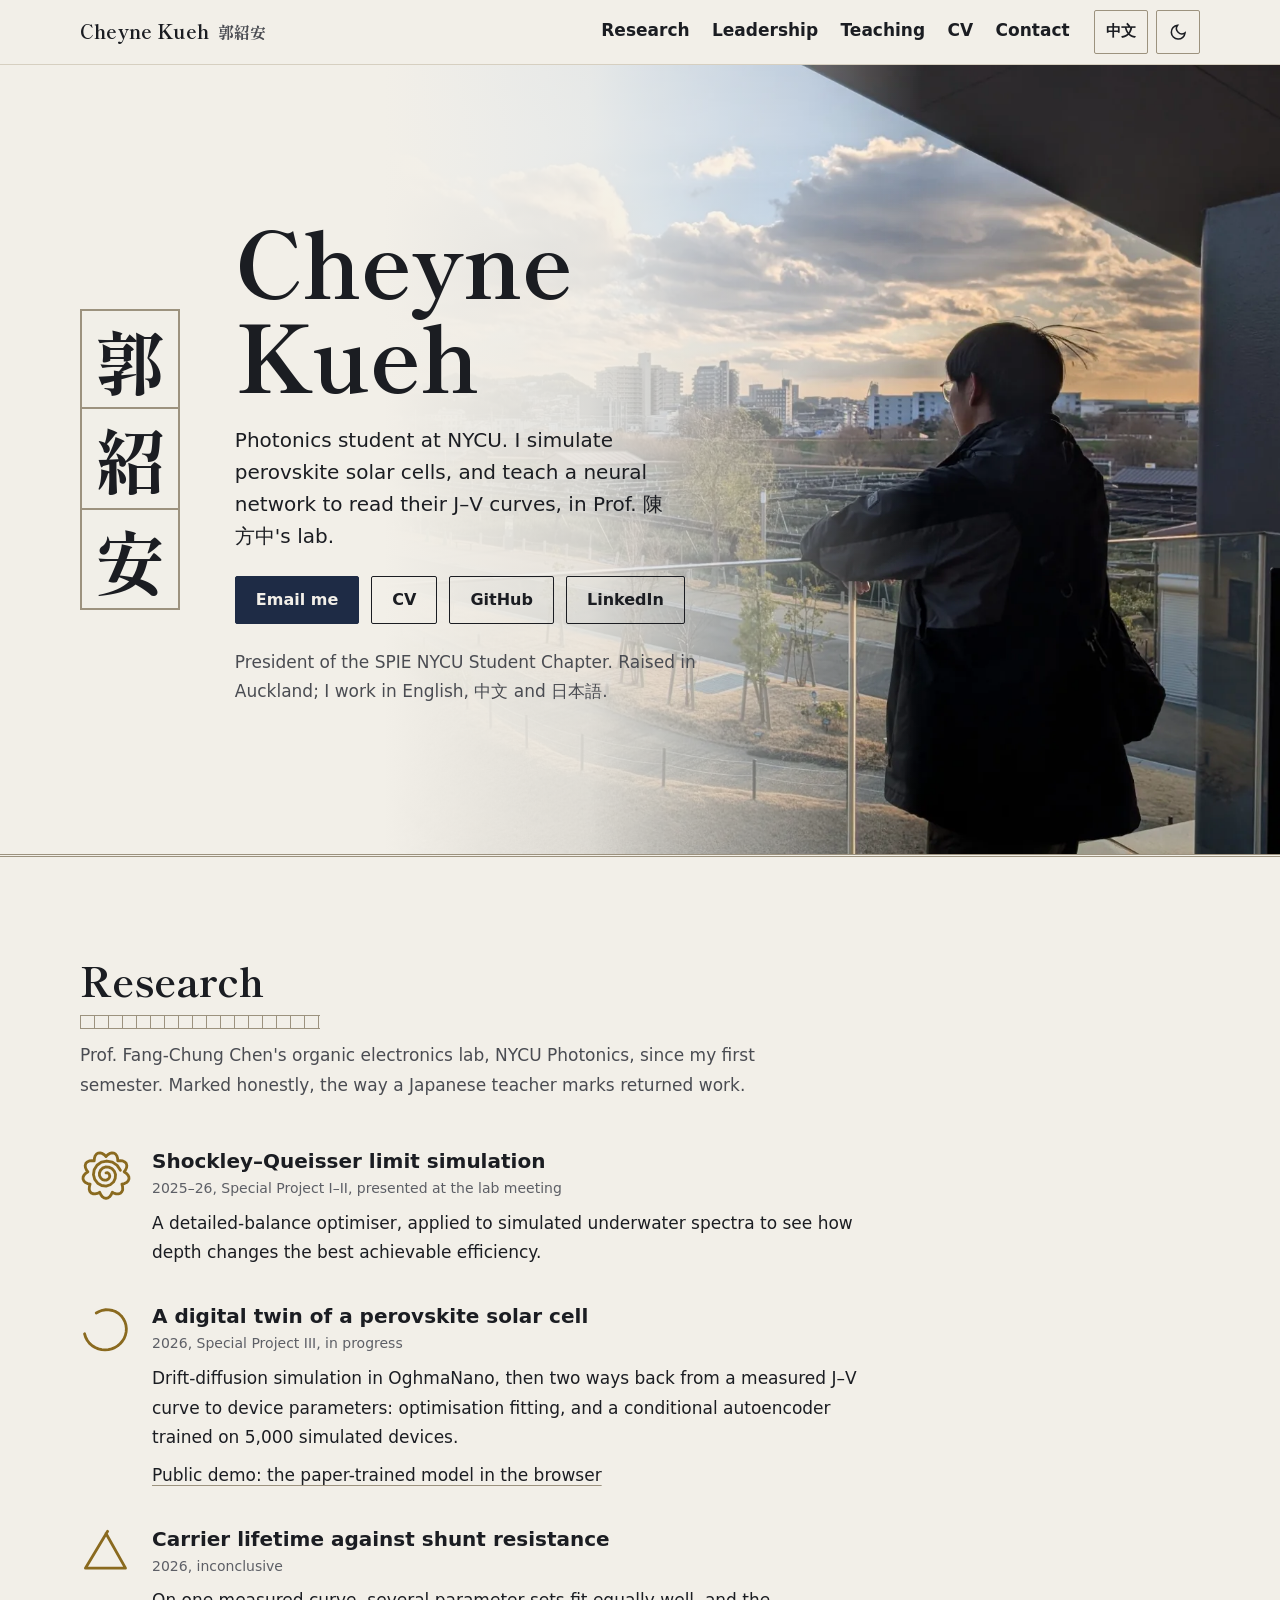
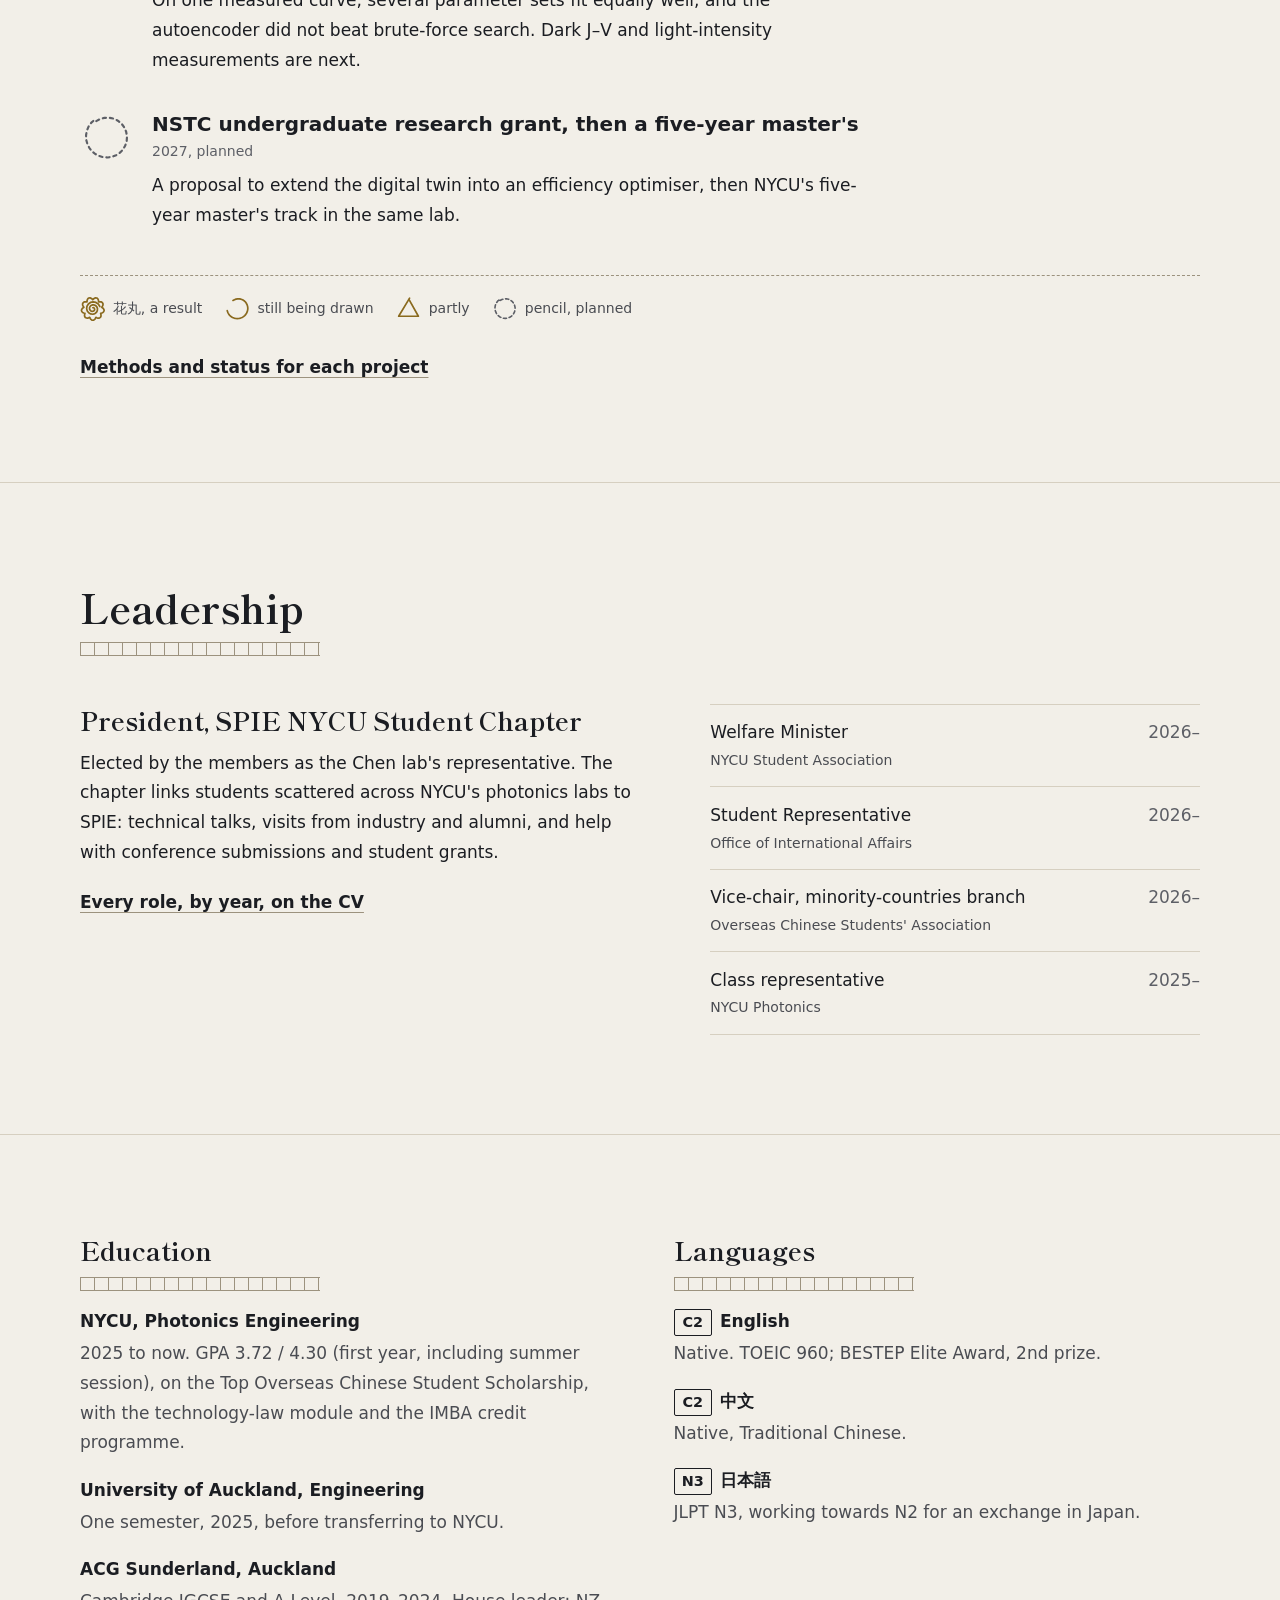
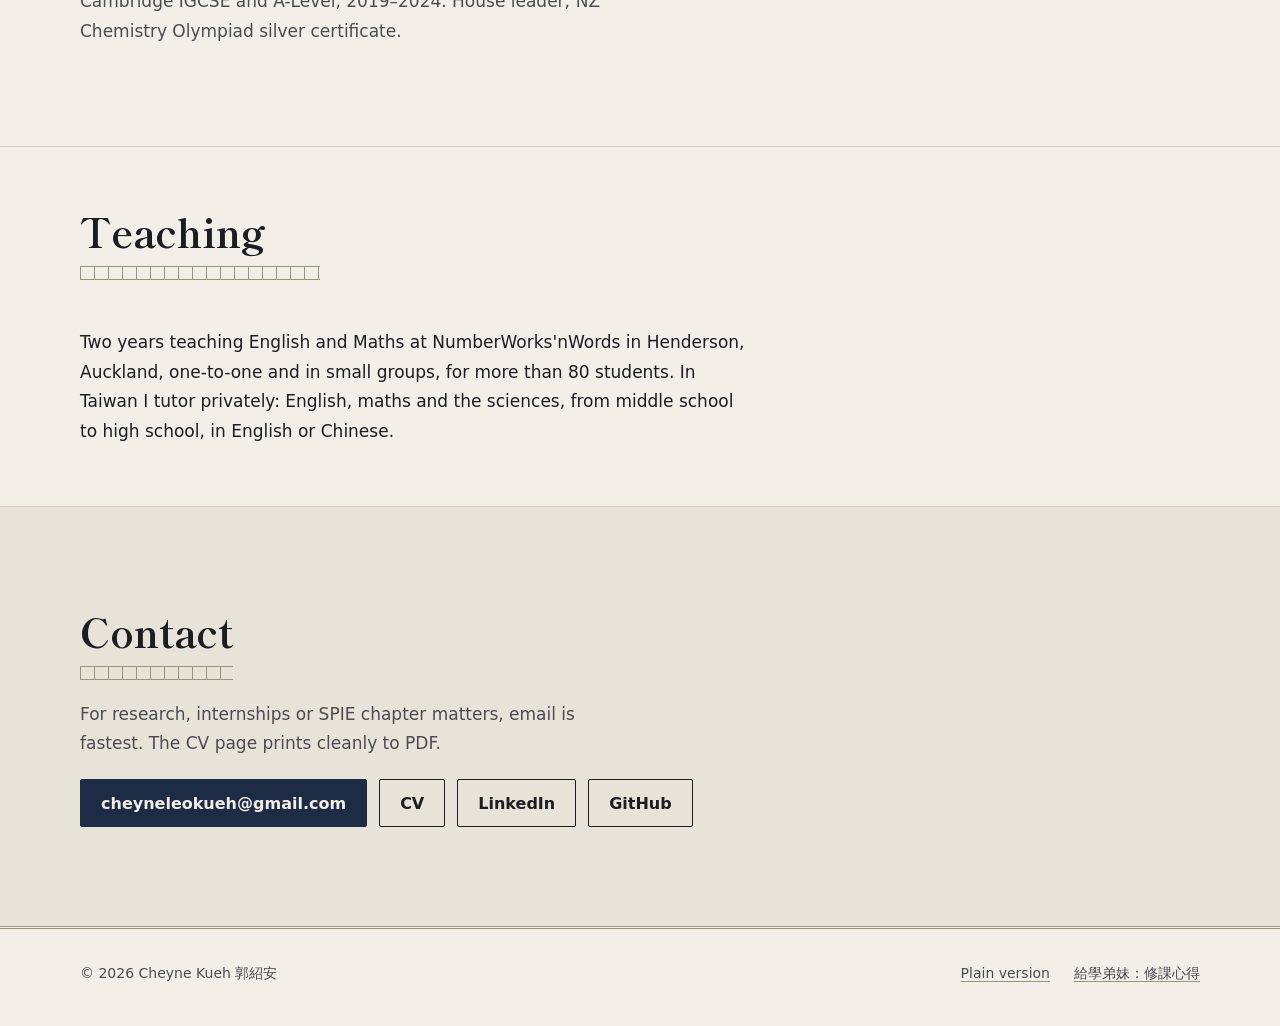
==== commit b1ada934: "Redesign: manuscript at golden hour, curated CV, five-link nav - Home hero uses the balcony photo wi" ====
--- a/index.html
+++ b/index.html
@@ -4,19 +4,21 @@
 <meta charset="UTF-8">
 <meta name="viewport" content="width=device-width, initial-scale=1.0">
 <title>Cheyne Kueh 郭紹安 · Photonics, NYCU</title>
-<meta name="description" content="Cheyne Kueh (郭紹安), Photonics Engineering at NYCU. Device simulation and ML research in Prof. Fang-Chung Chen's lab, SPIE NYCU Student Chapter President, raised in Auckland.">
+<meta name="description" content="Cheyne Kueh (郭紹安), Photonics Engineering at NYCU. Perovskite solar-cell simulation and machine learning in Prof. Fang-Chung Chen's lab; President of the SPIE NYCU Student Chapter.">
 <meta property="og:title" content="Cheyne Kueh 郭紹安 · Photonics, NYCU">
-<meta property="og:description" content="Device simulation and ML research in Prof. Fang-Chung Chen's lab · SPIE NYCU Student Chapter President · EN / 中文 / 日本語">
+<meta property="og:description" content="Perovskite solar-cell simulation and machine learning in Prof. Fang-Chung Chen's lab. President, SPIE NYCU Student Chapter.">
 <meta property="og:type" content="website">
 <meta property="og:url" content="https://cheyneleokueh.github.io/">
-<meta property="og:image" content="https://cheyneleokueh.github.io/apple-touch-icon.png">
+<meta property="og:image" content="https://cheyneleokueh.github.io/assets/img/og.jpg">
 <link rel="icon" type="image/png" href="favicon.png">
 <link rel="apple-touch-icon" href="apple-touch-icon.png">
-<link rel="preload" href="assets/fonts/dela-gothic-one-400-latin.woff2" as="font" type="font/woff2" crossorigin>
-<link rel="stylesheet" href="style.css?v=202611222115">
+<link rel="preload" href="assets/fonts/shippori-mincho-700-latin.woff2" as="font" type="font/woff2" crossorigin>
+<link rel="preload" href="assets/fonts/shippori-mincho-700-kanji.woff2" as="font" type="font/woff2" crossorigin>
+<link rel="preload" as="image" href="assets/img/hero-1200.webp" imagesrcset="assets/img/hero-800.webp 800w, assets/img/hero-1200.webp 1200w, assets/img/hero-2000.webp 2000w" imagesizes="100vw">
+<link rel="stylesheet" href="style.css?v=202611234">
 <script>try{var l=localStorage.getItem("lang");if(l==="zh"){document.documentElement.dataset.lang="zh";document.documentElement.lang="zh-Hant"}var t=localStorage.getItem("theme");if(t)document.documentElement.dataset.theme=t}catch(e){}</script>
 </head>
-<body data-page="about">
+<body data-page="home">
 
 <a class="skip" href="#main"><span data-l="en">Skip to content</span><span data-l="zh">跳到內容</span></a>
 <div id="nav-mount"></div>
@@ -24,325 +26,145 @@
 <main id="main">
 
   <section class="hero" aria-labelledby="heroName">
-    <div class="hero-map">
-<!--MAP-->
-<svg class="map" viewBox="150 300 1450 820" preserveAspectRatio="xMidYMid slice" role="img" aria-labelledby="mapTitle" focusable="false">
-  <title id="mapTitle">Campaign map of Te Atatū Peninsula, Auckland, between Henderson Creek and the Waitematā Harbour</title>
-  <defs>
-    <pattern id="seigaiha" width="48" height="24" patternUnits="userSpaceOnUse">
-      <g fill="none" stroke-width="2">
-        <path d="M0 24a24 24 0 0 1 48 0M8 24a16 16 0 0 1 32 0M16 24a8 8 0 0 1 16 0"/>
-        <path d="M-24 12a24 24 0 0 1 48 0M-16 12a16 16 0 0 1 32 0M-8 12a8 8 0 0 1 16 0M24 12a24 24 0 0 1 48 0M32 12a16 16 0 0 1 32 0M40 12a8 8 0 0 1 16 0"/>
-      </g>
-    </pattern>
-    <pattern id="hatch" width="14" height="14" patternUnits="userSpaceOnUse" patternTransform="rotate(-35)">
-      <path d="M0 7h6" stroke-width="1.6"/>
-    </pattern>
-    <symbol id="pine" viewBox="-22 -46 44 52" width="44" height="52" x="-22" y="-46" overflow="visible">
-      <path class="pine-trunk" d="M-2 0h4v-10h-4z"/>
-      <path class="pine-crown" d="M0 -44c7 6 14 9 20 10c-5 4-11 5-16 5c7 4 13 6 18 7c-9 5-26 5-44 0c5-1 11-3 18-7c-5 0-11-1-16-5c6-1 13-4 20-10z"/>
-    </symbol>
-  </defs>
-
-  <rect class="sea" x="0" y="0" width="1600" height="1700"/>
-  <rect class="sea-waves" x="0" y="0" width="1600" height="1700" fill="url(#seigaiha)"/>
-  <path class="shore" d="M1600 1618.5L1444 1618.5L1457.4 1597.8L1454.4 1591.6L1448.2 1587.3L1449.8 1581.4L1447.7 1577.3L1454.7 1564.1L1464.8 1554.9L1463.8 1543.1L1456.6 1538.6L1464.2 1524.5L1461.9 1521.1L1451.1 1516.2L1432.3 1495.5L1447.9 1453.3L1449.8 1440.8L1455.1 1437.1L1448.2 1422.2L1451.5 1409.7L1476.1 1386.3L1487 1381.7L1494.1 1387.9L1511.8 1385.7L1515.3 1395.1L1519.7 1397.6L1530.4 1401.8L1533.4 1398.7L1544.1 1396.3L1558 1397.1L1562.3 1398.3L1561.9 1404.5L1567.2 1408.1L1592.4 1396.6L1596.3 1398.4L1596.5 1403.7L1600 1405.8ZM1600 1399.9L1595.8 1392.1L1592.1 1391.7L1589.6 1395.8L1576.9 1398.8L1566.9 1405L1564.7 1402L1565.3 1395.5L1559.7 1391.2L1534.8 1384.6L1517.6 1386.4L1513.3 1377.3L1472.1 1371.2L1418.8 1372.4L1417 1364.9L1418.8 1359.5L1471.5 1358.8L1506.5 1354.8L1509.2 1344L1503.9 1340.5L1500 1344.1L1497.5 1342.4L1504.3 1338.9L1511.2 1344.6L1517.3 1344.5L1517 1339.3L1500.9 1316.5L1495.8 1316.6L1506.7 1329.7L1493.7 1336.8L1484 1329.3L1476.7 1330.1L1473.4 1324.9L1473.6 1319.2L1469.8 1316.5L1474.2 1307.9L1474.5 1295.8L1478.9 1287.3L1479.5 1272.3L1486.1 1259.7L1485.9 1252.9L1480.1 1253L1479.4 1248.9L1484.5 1239.1L1490.9 1234L1510.2 1188.4L1511.5 1180.8L1508.3 1165.1L1512.4 1149.3L1510.1 1136L1512.7 1128.7L1524.4 1116.3L1523.2 1092.5L1533.1 1083.1L1560.2 1030.2L1574.9 990.3L1567.9 979.1L1568.2 972.3L1577 965.6L1584.1 971.2L1592.2 971.2L1595.5 973.5L1600 983.1ZM1600 0L1600 474.7L1595.1 474.8L1588.6 467.3L1581.2 463.5L1551.1 456.7L1546 456.8L1538 462.1L1525.5 458.1L1515.8 462.6L1503.7 456.8L1496.3 448L1476.4 438.1L1479.2 423L1492.6 413L1493.6 398.4L1477.6 384.8L1478.1 379L1469.3 376.9L1466 378.5L1467.7 375.9L1461.9 370.9L1462.5 361.2L1454.9 344.6L1461.6 326L1455.7 312.8L1447.8 307.9L1450.9 300.9L1449.4 291.6L1454.9 282.1L1469.3 279.4L1475.7 269.1L1488.5 261.7L1493 255.5L1498.3 257.6L1504.7 254.8L1516.6 255.9L1518.2 251.8L1523.9 250.2L1523.2 246.3L1509.4 248.6L1503.1 243.7L1499.3 246.2L1495.1 243.1L1492.2 246.6L1482.1 242.7L1482.2 251.8L1479.2 243L1459.8 242.9L1440.1 233.6L1431.3 235.8L1417.7 231.7L1414.8 232L1399.5 247.4L1382.4 244.8L1377.1 239.8L1370.7 237.7L1373.3 217.5L1368.8 206.9L1355.9 195.3L1349.2 198L1350.2 194.3L1354 190.8L1361.6 188.9L1371.6 190.2L1381.1 183.8L1390.9 183L1395 176.6L1376.6 171.3L1375.1 169.5L1378.7 162.5L1376.7 156.1L1368.7 159.3L1349.7 149.4L1336 148.6L1323.7 133.8L1322.8 116.7L1320.6 115.3L1325.5 98.6L1320.8 94.4L1327.8 80.5L1327.2 75.4L1317.1 59.5L1318.2 54.1L1329.6 45.1L1327.3 36.3L1316.7 21.4L1302.2 19.2L1287.1 11.6L1283.5 6.1L1288.6 0ZM0 1618.5L0 0L986.3 0L1028.7 9.8L1029.4 14.9L1043.4 16.4L1074.5 37.2L1083.1 31.7L1103.9 39L1095.7 47L1082 67.3L1079.5 92.9L1050 116.8L1032.2 126.6L1019.7 136.8L986.6 142L968.1 140.2L935.7 132.4L887.1 110L856.5 88L826.9 82.3L820.8 77.1L816 49.3L812.3 41L790.1 24.5L771.9 26.6L764 30L746.9 45L741.3 60.4L723.2 75.3L704.8 118.3L703.8 131.1L698.5 137.9L696 153.5L696.3 159.2L704.7 164.9L681.7 227.8L666.5 222.6L659.4 217.5L638.6 211.3L633 206.2L627.4 205.9L620.4 210.1L628.8 211.9L630.2 214.9L629.1 225.6L619.9 232.1L619.9 234.7L641.9 226.2L655.2 226.8L659.5 229.7L661 235.2L666 235.6L670 240.7L677.6 257.2L677.9 273.3L684 280.7L684.2 290.7L682 293.7L687.7 311.5L691.3 321.1L698 324.9L698.6 335.9L693.9 337.9L695.9 343.1L680 349.9L681.4 353.1L674.8 359.2L660.7 362.6L652.2 376.9L638.3 384.1L639.1 392.2L630.5 409.7L630.1 415.5L616.6 431.3L601.8 435.2L596.9 439.4L577.7 444.6L571.8 443.7L552.1 450.5L531.5 449.5L518.8 454.4L505.1 452.4L496.1 455.7L495.4 460.8L484.4 458.9L473.5 463.4L467.2 461.2L463.8 462L468.2 462.4L470.4 466.4L476.7 464.8L483.5 467.9L492.9 464L502 465.2L509.2 470L512.9 476.9L521 465.2L531.4 460.5L540.5 467.8L540.6 472.9L548.2 486.5L547.4 491.9L551.5 496.8L580.3 500.3L581 511L584.4 511L584.5 514.4L579.9 521.7L596.4 543.5L598.1 556.6L584.2 572.3L574.9 576.3L565.9 589L542.9 601.5L552.9 600.9L577 585.4L586.9 590L599.5 585.5L604.7 589.1L602.3 601.9L609.5 603.5L603.6 603.6L594.4 628.8L585.5 632.4L578.4 640.2L559 675.4L540.7 694.2L534.4 698.7L485.9 715L480.5 720.3L476.4 731.1L443.3 762.7L432.1 759.7L416.4 764.2L410.1 768.5L402.4 765.4L397.6 766.4L396.6 761.9L392.7 761.1L392.5 765.4L403.4 773.4L404 778.3L417.6 780.3L424.3 794.4L428.2 796.4L434.1 795L463.6 776.8L466.3 778.1L450.1 814.1L441.3 823.4L439.1 822.4L440.5 824.4L432.9 833.4L428.9 851.5L426.8 853L430.5 856L430.8 862.5L446.8 875.5L440.4 884.6L440.1 888.7L432.8 885.2L425.8 885.5L414.8 894.1L419.4 897.5L421.7 906.9L417.7 914.6L406.7 904.3L404.5 905.8L388.1 933.9L374.4 936.4L358.7 956.6L341.5 963.1L328.9 983.1L313.5 987L317.4 996.8L283.8 1037.1L274.7 1039.8L266.5 1046.7L258.1 1046.6L245 1052.6L254.1 1057.3L254.2 1065.3L257.2 1059.3L264.8 1057.5L268.5 1059.3L274.5 1053.7L278.4 1054.5L288.3 1049.6L318.7 1021.6L329.6 1015.8L338 996L347.2 991.2L346.2 985.3L350.7 978.2L364.8 969.3L378.7 978L379.5 983.6L371.9 996.6L372.5 1007.8L377.8 1016.2L377.9 1021.4L367.5 1026.3L363.1 1034.6L363 1043.5L358.9 1045.4L355.3 1054.8L344 1062.4L343.8 1070.3L346.2 1062.6L366.1 1048.7L374.1 1033L382.9 1032.9L387.2 1036L396.1 1056.5L399 1056.4L395 1035.4L398 1029.7L408.8 1026.8L394.1 1022.7L387.7 1007.2L389.7 994.1L398 980.5L401.1 963.5L411.3 956.8L414.5 949.9L417.5 950.7L418.1 957.9L415.4 971.3L419.9 981.5L423.6 977.6L427.3 947.5L418.9 920.7L424.5 918L427.5 920.1L430.9 912L446.4 896.9L448.6 881.2L459.5 869.4L457.2 852.4L460.8 838.8L475.3 824.4L484.3 823.6L501.5 842.1L503.6 841L513.3 848L513.9 874.2L530.2 902.9L531.5 911.2L537.1 915.3L553.6 913.2L570.2 901.1L571.1 894L568.4 886.7L574.9 878.6L592.4 887.9L592.5 896.1L597.7 899.9L604.8 887.4L612.7 883L615.7 884L615.6 895.5L612.6 904L601 910.8L598.5 917.7L603.8 928.9L620.3 939.7L624.2 945.7L625.3 955.9L617.8 985.7L617.7 1001.9L596.4 1005.5L580.1 1004.7L602.4 1006.4L613.9 1011.8L616.3 1018.3L615.6 1030L609.8 1054.8L598.9 1053.9L594.8 1057.4L597.5 1062.9L612.9 1061.7L607 1066.4L592.1 1087.3L582.3 1113.4L591.7 1176.7L587.6 1183.1L558.4 1210L550.6 1224.1L554.3 1265.2L561.9 1291L554.9 1306.6L557.7 1317.3L538.1 1336.2L528.3 1355.4L527.9 1369.5L530.5 1380.3L506.4 1398.2L499.5 1410.5L497.7 1417.3L498.6 1428L506.5 1429.1L501.3 1448.2L497.6 1449.7L489.9 1463.3L463.8 1467.4L461.5 1485.9L463.2 1489.8L459.3 1492.7L464.2 1490.8L464.8 1468.2L490.9 1464.1L505.8 1447L504.7 1437.5L508.5 1426.4L500.8 1427.6L499.2 1415.8L509 1399.5L532.6 1383.3L535.1 1391.9L529 1414.3L543.9 1440.6L534.9 1453.1L528.9 1455.8L516.3 1469.1L517.2 1479.4L527.6 1499.4L529.5 1510.3L530 1522.6L522.1 1525.5L520.2 1529L525.7 1555.5L521.7 1528.8L531 1523.4L532.2 1518.9L530.8 1503.7L519.1 1478.9L518.8 1471.7L530.3 1457.4L539 1457.9L539.5 1462.9L547 1442.1L541.5 1429L531.6 1417.2L530.8 1410.6L538 1389.2L531.4 1368.3L531.1 1358.7L542.7 1336.9L560.7 1321L561.6 1317L567.2 1326.5L561.9 1315.5L561.8 1300.4L564.8 1288L558.5 1261.1L554.6 1222.9L577.7 1198.4L591.2 1187.8L594.1 1182.4L595.8 1176.8L592.8 1169.4L587.6 1115.4L599.5 1087.1L620.1 1062.5L627 1047.7L629 1024.4L624.6 1005.5L631 1004L641.1 1010.9L646.4 1008.6L659.5 1018.4L659 1021.9L661.1 1023.2L663.5 1020.4L682.9 1018.9L679.4 1013.2L662.1 1003.7L658.8 999.2L661.4 985.9L659.3 975.8L645.9 965.5L637.6 964.2L639.3 962.7L652.4 966.3L663.3 958L676.2 954.8L680.3 933.5L672.2 927.5L665.6 906.8L667.4 897.7L676.7 886L681.4 865.7L672.4 850.7L669.3 835.5L665.9 831.7L670.4 829.3L669.8 823.6L658.3 829.4L652.5 822.7L641.9 818.1L638.2 811.5L634.3 812.7L613.5 808L602.4 816.1L589.7 816.8L577.2 825.1L533.7 825.6L519.5 821.5L511 815.4L502.9 795.8L492.8 782.7L492.3 766L497.8 751L514.4 729.7L520.7 727.1L544.3 726.2L572.4 719.4L590.7 694.8L604.4 684.5L611.4 683.8L609.5 681.9L614.5 647.5L626.4 630.5L632.5 630.7L648 637.8L658.4 636.9L677 640.4L679.8 638.6L673 635.4L664.5 623.3L659.1 620.5L657.7 613.5L646 610.5L647.6 605L652.6 603.4L650.7 594.6L654.4 594.2L650.8 587.7L656.1 590.4L658.2 588.6L651.8 571.1L658.1 553.9L657.2 550.6L662.9 541.8L662.4 537L657.3 533.8L659.9 528.6L656.4 525.4L657.5 505.7L669.9 485.9L671.2 490.7L674.9 490.2L678.7 487.8L678.6 482.3L682.3 481.9L682.9 485.9L685.8 485.5L704.2 474.2L705.7 469.3L718.5 465.6L730.9 467.7L737.4 462.7L761.5 467L770.6 474.5L789.9 517.1L801.3 527.1L804.5 539L807.4 541.3L805.9 550.4L803.5 552L804.4 555L809.9 556.7L811.3 562.7L813 558.1L810 550.6L812.9 544.4L810.4 536.9L813 530.8L806.2 523.4L807.6 519.2L799.7 505.6L802.3 504.3L811.7 510.7L818.9 512.2L821 510.4L821.6 516.9L826.7 520.1L832.5 517.3L832.9 527.4L836.8 536.1L874 551.8L895.6 572.6L919.6 588.1L926.1 601.6L937.3 612.7L947.3 651.8L951.2 677.7L948.9 679.9L947.5 693.3L942.2 766.4L938.2 771.5L933 790.5L923.2 811.3L916.5 820L909.7 819.8L883.5 855.5L882.1 876.1L876.7 880.5L875.6 890.8L881 904L876.6 938L871.4 957.4L864.7 964.8L856.3 981.7L851.2 1001.5L852.4 1035.9L859.8 1065.8L863.7 1071.8L862.6 1075.3L866.2 1081.5L863.5 1085.3L867 1097L867.6 1117.6L870.1 1124.3L874.9 1127.4L872.4 1137L865.3 1135.7L863.8 1140L866.9 1156.8L863.6 1161.2L867.7 1165.1L863.9 1197L861.8 1200.9L855 1201.9L849.2 1220.7L842.1 1224.1L833.1 1222.3L824.3 1206.8L815.7 1204.8L810.5 1206.5L816.9 1233.2L797.4 1248.6L799 1251L812 1250.7L823.2 1254.2L831.5 1259.4L833.8 1263.8L833.3 1275.1L824.3 1283.4L813 1287.6L809.4 1298.5L826.6 1299.4L844.5 1314.2L850.7 1342.2L843.4 1346.5L852 1357.6L854.4 1365.3L853.3 1373.1L836.9 1379.5L831.5 1392.8L815.4 1397L835.6 1411.5L849.6 1401.9L860.7 1403.5L875.6 1400.5L879.6 1425.3L875.3 1443L878 1451.5L876.8 1459.3L885.1 1469.6L883.1 1473.7L874.8 1477.2L859.4 1477.2L841 1484L839.9 1492L851.4 1494.8L858.7 1500.5L864.7 1500.4L868.2 1506.5L843.9 1544.5L835.4 1546.8L827 1559.9L832.8 1566.6L829.5 1591.3L824.4 1599.5L825.4 1603.2L834.2 1585.8L839.5 1565.9L856.3 1554.9L859.1 1550.3L872 1550.8L897.3 1540.8L907.1 1540.6L921 1553.2L927.5 1554.8L937.5 1563.6L936.8 1570.5L927.7 1588.3L934.3 1596.3L947.6 1601.1L953.2 1606.5L956.8 1615.7L969.1 1613.3L975.3 1618.5ZM1000.9 1618.5L1012.6 1610.2L1015.7 1610.7L1019.2 1616.8L1019.2 1618.5ZM1137.2 1618.5L1141.5 1609.3L1149.2 1606.9L1156 1610.2L1157.2 1606.3L1151.8 1603.1L1134.2 1608.9L1104.8 1574.3L1095.2 1568.3L1085.4 1567.5L1066 1556.3L1043.6 1528L1033.7 1523.5L1026.3 1515.5L1018.9 1511.7L1009.5 1511.1L996.4 1515.6L974.6 1517.4L967.8 1513.5L1003.5 1465.3L1023.7 1449.9L1027.3 1439.5L1021.6 1431.5L1021.5 1426.7L1035 1418.9L1036.5 1408.4L1033.8 1399.9L1028.6 1395.7L1022.1 1395.8L1016.3 1400.7L1003 1399.2L999.1 1395.4L979.4 1353.4L978.4 1343.5L982.3 1327.1L980.4 1319L989.2 1289.2L986.8 1275.2L992.3 1267.4L994.7 1253.2L984.4 1218.5L977.4 1206.6L967.9 1207.4L961.7 1217.3L955 1221.7L921.4 1209.5L919.9 1201.4L923.2 1194.5L943.3 1179.7L944.4 1172.8L898.3 1151.5L896.9 1149.1L900.9 1140.1L949.9 1162.2L955 1159.6L958.9 1161.1L978.5 1180.9L982.2 1190.5L998.9 1209.9L994.4 1212.5L1015.3 1245.3L1039.5 1265.1L1056.6 1274.9L1072.1 1290.1L1089.2 1297.3L1122.6 1324.4L1143.2 1332.9L1167.1 1348.6L1176.1 1350.7L1195.8 1346.8L1205.5 1347.6L1215.7 1354.3L1230.8 1359.8L1245.4 1361L1245.9 1357L1242.4 1353.6L1271.2 1364L1406 1361.6L1405.8 1372.3L1394.7 1374.6L1285.5 1377.3L1253 1375.5L1256.8 1378.6L1229.7 1400.7L1217.5 1418L1209.9 1422.9L1200.1 1422.7L1192.2 1413.8L1192 1404L1197.9 1400L1204.1 1389.5L1201.4 1383.2L1205.9 1374.2L1189.8 1372.6L1169.5 1366.3L1131.1 1345.1L1136 1362.6L1128.5 1370.1L1105.6 1382.5L1093 1414.1L1097.8 1436.3L1106.1 1447.3L1101.2 1457.7L1103 1465.4L1117.7 1473.2L1165.1 1470.8L1192.9 1488.9L1206.8 1502.3L1217.4 1518.8L1230.8 1526.7L1235.9 1522.2L1237.7 1525.8L1252.4 1520.6L1273.6 1523.3L1283.4 1527.7L1287.8 1537.8L1298.2 1550.5L1304.4 1549.7L1328.5 1560.7L1338.9 1559.9L1350.9 1569.7L1348.3 1585.6L1339.5 1594L1328.7 1610.1L1334.1 1608.9L1340.1 1600L1360.8 1590.5L1367.6 1591.3L1379.6 1610.8L1377.5 1618.5ZM779.5 106.2L791.5 97.2L798.1 84.1L799.9 92L793.2 98.6ZM906.7 958.8L902.7 961.4L902.9 958L905.6 958L906 949.6L908.3 949.4L917.9 937.1L927.4 932L939.1 929.6L942.8 930.6L943.6 927.7L947.1 926.3L944.2 932.6L936.5 930.8L919.1 937.1L914.6 941.4ZM917.9 1248.7L916.9 1256.8L912.6 1265.2L906 1254.4L906.7 1250.9L911 1246.1L915.6 1246.3ZM1035.6 1133L1133.2 1245.5L1144.3 1266.7L1149.2 1266.9L1152.2 1262.3L1152.4 1255.8L1145.6 1248.8L1149.4 1248.8L1154.2 1254.4L1154.3 1263.8L1140.6 1273.7L1143.2 1295.5L1134.1 1312L1119.8 1298.4L1128.6 1290.3L1129.3 1284.2L1127 1275.3L1115.6 1262.2L1074.7 1227.8L1066.6 1225.9L1061.1 1229.8L1052.1 1230.5L1047.8 1226.3L1044.2 1216.9L1029.4 1206.9L1029.2 1196.2L1042.2 1183.5L1042.5 1175.3L1034.6 1166.9L1021.3 1166.3L1013.1 1161.3L1011.1 1147.2L992.4 1130.8L988 1121.5L988.7 1115.9L1003 1102.8L1013.7 1103L1021 1107.1ZM1268.1 1376.3L1293.1 1392.5L1293.2 1398.1L1290.5 1399.7L1289.3 1402.4L1281.7 1408.9L1292.5 1393.6L1284.9 1387.4L1275.7 1385.6Z"/>
-  <path class="land" d="M1600 1618.5L1444 1618.5L1457.4 1597.8L1454.4 1591.6L1448.2 1587.3L1449.8 1581.4L1447.7 1577.3L1454.7 1564.1L1464.8 1554.9L1463.8 1543.1L1456.6 1538.6L1464.2 1524.5L1461.9 1521.1L1451.1 1516.2L1432.3 1495.5L1447.9 1453.3L1449.8 1440.8L1455.1 1437.1L1448.2 1422.2L1451.5 1409.7L1476.1 1386.3L1487 1381.7L1494.1 1387.9L1511.8 1385.7L1515.3 1395.1L1519.7 1397.6L1530.4 1401.8L1533.4 1398.7L1544.1 1396.3L1558 1397.1L1562.3 1398.3L1561.9 1404.5L1567.2 1408.1L1592.4 1396.6L1596.3 1398.4L1596.5 1403.7L1600 1405.8ZM1600 1399.9L1595.8 1392.1L1592.1 1391.7L1589.6 1395.8L1576.9 1398.8L1566.9 1405L1564.7 1402L1565.3 1395.5L1559.7 1391.2L1534.8 1384.6L1517.6 1386.4L1513.3 1377.3L1472.1 1371.2L1418.8 1372.4L1417 1364.9L1418.8 1359.5L1471.5 1358.8L1506.5 1354.8L1509.2 1344L1503.9 1340.5L1500 1344.1L1497.5 1342.4L1504.3 1338.9L1511.2 1344.6L1517.3 1344.5L1517 1339.3L1500.9 1316.5L1495.8 1316.6L1506.7 1329.7L1493.7 1336.8L1484 1329.3L1476.7 1330.1L1473.4 1324.9L1473.6 1319.2L1469.8 1316.5L1474.2 1307.9L1474.5 1295.8L1478.9 1287.3L1479.5 1272.3L1486.1 1259.7L1485.9 1252.9L1480.1 1253L1479.4 1248.9L1484.5 1239.1L1490.9 1234L1510.2 1188.4L1511.5 1180.8L1508.3 1165.1L1512.4 1149.3L1510.1 1136L1512.7 1128.7L1524.4 1116.3L1523.2 1092.5L1533.1 1083.1L1560.2 1030.2L1574.9 990.3L1567.9 979.1L1568.2 972.3L1577 965.6L1584.1 971.2L1592.2 971.2L1595.5 973.5L1600 983.1ZM1600 0L1600 474.7L1595.1 474.8L1588.6 467.3L1581.2 463.5L1551.1 456.7L1546 456.8L1538 462.1L1525.5 458.1L1515.8 462.6L1503.7 456.8L1496.3 448L1476.4 438.1L1479.2 423L1492.6 413L1493.6 398.4L1477.6 384.8L1478.1 379L1469.3 376.9L1466 378.5L1467.7 375.9L1461.9 370.9L1462.5 361.2L1454.9 344.6L1461.6 326L1455.7 312.8L1447.8 307.9L1450.9 300.9L1449.4 291.6L1454.9 282.1L1469.3 279.4L1475.7 269.1L1488.5 261.7L1493 255.5L1498.3 257.6L1504.7 254.8L1516.6 255.9L1518.2 251.8L1523.9 250.2L1523.2 246.3L1509.4 248.6L1503.1 243.7L1499.3 246.2L1495.1 243.1L1492.2 246.6L1482.1 242.7L1482.2 251.8L1479.2 243L1459.8 242.9L1440.1 233.6L1431.3 235.8L1417.7 231.7L1414.8 232L1399.5 247.4L1382.4 244.8L1377.1 239.8L1370.7 237.7L1373.3 217.5L1368.8 206.9L1355.9 195.3L1349.2 198L1350.2 194.3L1354 190.8L1361.6 188.9L1371.6 190.2L1381.1 183.8L1390.9 183L1395 176.6L1376.6 171.3L1375.1 169.5L1378.7 162.5L1376.7 156.1L1368.7 159.3L1349.7 149.4L1336 148.6L1323.7 133.8L1322.8 116.7L1320.6 115.3L1325.5 98.6L1320.8 94.4L1327.8 80.5L1327.2 75.4L1317.1 59.5L1318.2 54.1L1329.6 45.1L1327.3 36.3L1316.7 21.4L1302.2 19.2L1287.1 11.6L1283.5 6.1L1288.6 0ZM0 1618.5L0 0L986.3 0L1028.7 9.8L1029.4 14.9L1043.4 16.4L1074.5 37.2L1083.1 31.7L1103.9 39L1095.7 47L1082 67.3L1079.5 92.9L1050 116.8L1032.2 126.6L1019.7 136.8L986.6 142L968.1 140.2L935.7 132.4L887.1 110L856.5 88L826.9 82.3L820.8 77.1L816 49.3L812.3 41L790.1 24.5L771.9 26.6L764 30L746.9 45L741.3 60.4L723.2 75.3L704.8 118.3L703.8 131.1L698.5 137.9L696 153.5L696.3 159.2L704.7 164.9L681.7 227.8L666.5 222.6L659.4 217.5L638.6 211.3L633 206.2L627.4 205.9L620.4 210.1L628.8 211.9L630.2 214.9L629.1 225.6L619.9 232.1L619.9 234.7L641.9 226.2L655.2 226.8L659.5 229.7L661 235.2L666 235.6L670 240.7L677.6 257.2L677.9 273.3L684 280.7L684.2 290.7L682 293.7L687.7 311.5L691.3 321.1L698 324.9L698.6 335.9L693.9 337.9L695.9 343.1L680 349.9L681.4 353.1L674.8 359.2L660.7 362.6L652.2 376.9L638.3 384.1L639.1 392.2L630.5 409.7L630.1 415.5L616.6 431.3L601.8 435.2L596.9 439.4L577.7 444.6L571.8 443.7L552.1 450.5L531.5 449.5L518.8 454.4L505.1 452.4L496.1 455.7L495.4 460.8L484.4 458.9L473.5 463.4L467.2 461.2L463.8 462L468.2 462.4L470.4 466.4L476.7 464.8L483.5 467.9L492.9 464L502 465.2L509.2 470L512.9 476.9L521 465.2L531.4 460.5L540.5 467.8L540.6 472.9L548.2 486.5L547.4 491.9L551.5 496.8L580.3 500.3L581 511L584.4 511L584.5 514.4L579.9 521.7L596.4 543.5L598.1 556.6L584.2 572.3L574.9 576.3L565.9 589L542.9 601.5L552.9 600.9L577 585.4L586.9 590L599.5 585.5L604.7 589.1L602.3 601.9L609.5 603.5L603.6 603.6L594.4 628.8L585.5 632.4L578.4 640.2L559 675.4L540.7 694.2L534.4 698.7L485.9 715L480.5 720.3L476.4 731.1L443.3 762.7L432.1 759.7L416.4 764.2L410.1 768.5L402.4 765.4L397.6 766.4L396.6 761.9L392.7 761.1L392.5 765.4L403.4 773.4L404 778.3L417.6 780.3L424.3 794.4L428.2 796.4L434.1 795L463.6 776.8L466.3 778.1L450.1 814.1L441.3 823.4L439.1 822.4L440.5 824.4L432.9 833.4L428.9 851.5L426.8 853L430.5 856L430.8 862.5L446.8 875.5L440.4 884.6L440.1 888.7L432.8 885.2L425.8 885.5L414.8 894.1L419.4 897.5L421.7 906.9L417.7 914.6L406.7 904.3L404.5 905.8L388.1 933.9L374.4 936.4L358.7 956.6L341.5 963.1L328.9 983.1L313.5 987L317.4 996.8L283.8 1037.1L274.7 1039.8L266.5 1046.7L258.1 1046.6L245 1052.6L254.1 1057.3L254.2 1065.3L257.2 1059.3L264.8 1057.5L268.5 1059.3L274.5 1053.7L278.4 1054.5L288.3 1049.6L318.7 1021.6L329.6 1015.8L338 996L347.2 991.2L346.2 985.3L350.7 978.2L364.8 969.3L378.7 978L379.5 983.6L371.9 996.6L372.5 1007.8L377.8 1016.2L377.9 1021.4L367.5 1026.3L363.1 1034.6L363 1043.5L358.9 1045.4L355.3 1054.8L344 1062.4L343.8 1070.3L346.2 1062.6L366.1 1048.7L374.1 1033L382.9 1032.9L387.2 1036L396.1 1056.5L399 1056.4L395 1035.4L398 1029.7L408.8 1026.8L394.1 1022.7L387.7 1007.2L389.7 994.1L398 980.5L401.1 963.5L411.3 956.8L414.5 949.9L417.5 950.7L418.1 957.9L415.4 971.3L419.9 981.5L423.6 977.6L427.3 947.5L418.9 920.7L424.5 918L427.5 920.1L430.9 912L446.4 896.9L448.6 881.2L459.5 869.4L457.2 852.4L460.8 838.8L475.3 824.4L484.3 823.6L501.5 842.1L503.6 841L513.3 848L513.9 874.2L530.2 902.9L531.5 911.2L537.1 915.3L553.6 913.2L570.2 901.1L571.1 894L568.4 886.7L574.9 878.6L592.4 887.9L592.5 896.1L597.7 899.9L604.8 887.4L612.7 883L615.7 884L615.6 895.5L612.6 904L601 910.8L598.5 917.7L603.8 928.9L620.3 939.7L624.2 945.7L625.3 955.9L617.8 985.7L617.7 1001.9L596.4 1005.5L580.1 1004.7L602.4 1006.4L613.9 1011.8L616.3 1018.3L615.6 1030L609.8 1054.8L598.9 1053.9L594.8 1057.4L597.5 1062.9L612.9 1061.7L607 1066.4L592.1 1087.3L582.3 1113.4L591.7 1176.7L587.6 1183.1L558.4 1210L550.6 1224.1L554.3 1265.2L561.9 1291L554.9 1306.6L557.7 1317.3L538.1 1336.2L528.3 1355.4L527.9 1369.5L530.5 1380.3L506.4 1398.2L499.5 1410.5L497.7 1417.3L498.6 1428L506.5 1429.1L501.3 1448.2L497.6 1449.7L489.9 1463.3L463.8 1467.4L461.5 1485.9L463.2 1489.8L459.3 1492.7L464.2 1490.8L464.8 1468.2L490.9 1464.1L505.8 1447L504.7 1437.5L508.5 1426.4L500.8 1427.6L499.2 1415.8L509 1399.5L532.6 1383.3L535.1 1391.9L529 1414.3L543.9 1440.6L534.9 1453.1L528.9 1455.8L516.3 1469.1L517.2 1479.4L527.6 1499.4L529.5 1510.3L530 1522.6L522.1 1525.5L520.2 1529L525.7 1555.5L521.7 1528.8L531 1523.4L532.2 1518.9L530.8 1503.7L519.1 1478.9L518.8 1471.7L530.3 1457.4L539 1457.9L539.5 1462.9L547 1442.1L541.5 1429L531.6 1417.2L530.8 1410.6L538 1389.2L531.4 1368.3L531.1 1358.7L542.7 1336.9L560.7 1321L561.6 1317L567.2 1326.5L561.9 1315.5L561.8 1300.4L564.8 1288L558.5 1261.1L554.6 1222.9L577.7 1198.4L591.2 1187.8L594.1 1182.4L595.8 1176.8L592.8 1169.4L587.6 1115.4L599.5 1087.1L620.1 1062.5L627 1047.7L629 1024.4L624.6 1005.5L631 1004L641.1 1010.9L646.4 1008.6L659.5 1018.4L659 1021.9L661.1 1023.2L663.5 1020.4L682.9 1018.9L679.4 1013.2L662.1 1003.7L658.8 999.2L661.4 985.9L659.3 975.8L645.9 965.5L637.6 964.2L639.3 962.7L652.4 966.3L663.3 958L676.2 954.8L680.3 933.5L672.2 927.5L665.6 906.8L667.4 897.7L676.7 886L681.4 865.7L672.4 850.7L669.3 835.5L665.9 831.7L670.4 829.3L669.8 823.6L658.3 829.4L652.5 822.7L641.9 818.1L638.2 811.5L634.3 812.7L613.5 808L602.4 816.1L589.7 816.8L577.2 825.1L533.7 825.6L519.5 821.5L511 815.4L502.9 795.8L492.8 782.7L492.3 766L497.8 751L514.4 729.7L520.7 727.1L544.3 726.2L572.4 719.4L590.7 694.8L604.4 684.5L611.4 683.8L609.5 681.9L614.5 647.5L626.4 630.5L632.5 630.7L648 637.8L658.4 636.9L677 640.4L679.8 638.6L673 635.4L664.5 623.3L659.1 620.5L657.7 613.5L646 610.5L647.6 605L652.6 603.4L650.7 594.6L654.4 594.2L650.8 587.7L656.1 590.4L658.2 588.6L651.8 571.1L658.1 553.9L657.2 550.6L662.9 541.8L662.4 537L657.3 533.8L659.9 528.6L656.4 525.4L657.5 505.7L669.9 485.9L671.2 490.7L674.9 490.2L678.7 487.8L678.6 482.3L682.3 481.9L682.9 485.9L685.8 485.5L704.2 474.2L705.7 469.3L718.5 465.6L730.9 467.7L737.4 462.7L761.5 467L770.6 474.5L789.9 517.1L801.3 527.1L804.5 539L807.4 541.3L805.9 550.4L803.5 552L804.4 555L809.9 556.7L811.3 562.7L813 558.1L810 550.6L812.9 544.4L810.4 536.9L813 530.8L806.2 523.4L807.6 519.2L799.7 505.6L802.3 504.3L811.7 510.7L818.9 512.2L821 510.4L821.6 516.9L826.7 520.1L832.5 517.3L832.9 527.4L836.8 536.1L874 551.8L895.6 572.6L919.6 588.1L926.1 601.6L937.3 612.7L947.3 651.8L951.2 677.7L948.9 679.9L947.5 693.3L942.2 766.4L938.2 771.5L933 790.5L923.2 811.3L916.5 820L909.7 819.8L883.5 855.5L882.1 876.1L876.7 880.5L875.6 890.8L881 904L876.6 938L871.4 957.4L864.7 964.8L856.3 981.7L851.2 1001.5L852.4 1035.9L859.8 1065.8L863.7 1071.8L862.6 1075.3L866.2 1081.5L863.5 1085.3L867 1097L867.6 1117.6L870.1 1124.3L874.9 1127.4L872.4 1137L865.3 1135.7L863.8 1140L866.9 1156.8L863.6 1161.2L867.7 1165.1L863.9 1197L861.8 1200.9L855 1201.9L849.2 1220.7L842.1 1224.1L833.1 1222.3L824.3 1206.8L815.7 1204.8L810.5 1206.5L816.9 1233.2L797.4 1248.6L799 1251L812 1250.7L823.2 1254.2L831.5 1259.4L833.8 1263.8L833.3 1275.1L824.3 1283.4L813 1287.6L809.4 1298.5L826.6 1299.4L844.5 1314.2L850.7 1342.2L843.4 1346.5L852 1357.6L854.4 1365.3L853.3 1373.1L836.9 1379.5L831.5 1392.8L815.4 1397L835.6 1411.5L849.6 1401.9L860.7 1403.5L875.6 1400.5L879.6 1425.3L875.3 1443L878 1451.5L876.8 1459.3L885.1 1469.6L883.1 1473.7L874.8 1477.2L859.4 1477.2L841 1484L839.9 1492L851.4 1494.8L858.7 1500.5L864.7 1500.4L868.2 1506.5L843.9 1544.5L835.4 1546.8L827 1559.9L832.8 1566.6L829.5 1591.3L824.4 1599.5L825.4 1603.2L834.2 1585.8L839.5 1565.9L856.3 1554.9L859.1 1550.3L872 1550.8L897.3 1540.8L907.1 1540.6L921 1553.2L927.5 1554.8L937.5 1563.6L936.8 1570.5L927.7 1588.3L934.3 1596.3L947.6 1601.1L953.2 1606.5L956.8 1615.7L969.1 1613.3L975.3 1618.5ZM1000.9 1618.5L1012.6 1610.2L1015.7 1610.7L1019.2 1616.8L1019.2 1618.5ZM1137.2 1618.5L1141.5 1609.3L1149.2 1606.9L1156 1610.2L1157.2 1606.3L1151.8 1603.1L1134.2 1608.9L1104.8 1574.3L1095.2 1568.3L1085.4 1567.5L1066 1556.3L1043.6 1528L1033.7 1523.5L1026.3 1515.5L1018.9 1511.7L1009.5 1511.1L996.4 1515.6L974.6 1517.4L967.8 1513.5L1003.5 1465.3L1023.7 1449.9L1027.3 1439.5L1021.6 1431.5L1021.5 1426.7L1035 1418.9L1036.5 1408.4L1033.8 1399.9L1028.6 1395.7L1022.1 1395.8L1016.3 1400.7L1003 1399.2L999.1 1395.4L979.4 1353.4L978.4 1343.5L982.3 1327.1L980.4 1319L989.2 1289.2L986.8 1275.2L992.3 1267.4L994.7 1253.2L984.4 1218.5L977.4 1206.6L967.9 1207.4L961.7 1217.3L955 1221.7L921.4 1209.5L919.9 1201.4L923.2 1194.5L943.3 1179.7L944.4 1172.8L898.3 1151.5L896.9 1149.1L900.9 1140.1L949.9 1162.2L955 1159.6L958.9 1161.1L978.5 1180.9L982.2 1190.5L998.9 1209.9L994.4 1212.5L1015.3 1245.3L1039.5 1265.1L1056.6 1274.9L1072.1 1290.1L1089.2 1297.3L1122.6 1324.4L1143.2 1332.9L1167.1 1348.6L1176.1 1350.7L1195.8 1346.8L1205.5 1347.6L1215.7 1354.3L1230.8 1359.8L1245.4 1361L1245.9 1357L1242.4 1353.6L1271.2 1364L1406 1361.6L1405.8 1372.3L1394.7 1374.6L1285.5 1377.3L1253 1375.5L1256.8 1378.6L1229.7 1400.7L1217.5 1418L1209.9 1422.9L1200.1 1422.7L1192.2 1413.8L1192 1404L1197.9 1400L1204.1 1389.5L1201.4 1383.2L1205.9 1374.2L1189.8 1372.6L1169.5 1366.3L1131.1 1345.1L1136 1362.6L1128.5 1370.1L1105.6 1382.5L1093 1414.1L1097.8 1436.3L1106.1 1447.3L1101.2 1457.7L1103 1465.4L1117.7 1473.2L1165.1 1470.8L1192.9 1488.9L1206.8 1502.3L1217.4 1518.8L1230.8 1526.7L1235.9 1522.2L1237.7 1525.8L1252.4 1520.6L1273.6 1523.3L1283.4 1527.7L1287.8 1537.8L1298.2 1550.5L1304.4 1549.7L1328.5 1560.7L1338.9 1559.9L1350.9 1569.7L1348.3 1585.6L1339.5 1594L1328.7 1610.1L1334.1 1608.9L1340.1 1600L1360.8 1590.5L1367.6 1591.3L1379.6 1610.8L1377.5 1618.5ZM779.5 106.2L791.5 97.2L798.1 84.1L799.9 92L793.2 98.6ZM906.7 958.8L902.7 961.4L902.9 958L905.6 958L906 949.6L908.3 949.4L917.9 937.1L927.4 932L939.1 929.6L942.8 930.6L943.6 927.7L947.1 926.3L944.2 932.6L936.5 930.8L919.1 937.1L914.6 941.4ZM917.9 1248.7L916.9 1256.8L912.6 1265.2L906 1254.4L906.7 1250.9L911 1246.1L915.6 1246.3ZM1035.6 1133L1133.2 1245.5L1144.3 1266.7L1149.2 1266.9L1152.2 1262.3L1152.4 1255.8L1145.6 1248.8L1149.4 1248.8L1154.2 1254.4L1154.3 1263.8L1140.6 1273.7L1143.2 1295.5L1134.1 1312L1119.8 1298.4L1128.6 1290.3L1129.3 1284.2L1127 1275.3L1115.6 1262.2L1074.7 1227.8L1066.6 1225.9L1061.1 1229.8L1052.1 1230.5L1047.8 1226.3L1044.2 1216.9L1029.4 1206.9L1029.2 1196.2L1042.2 1183.5L1042.5 1175.3L1034.6 1166.9L1021.3 1166.3L1013.1 1161.3L1011.1 1147.2L992.4 1130.8L988 1121.5L988.7 1115.9L1003 1102.8L1013.7 1103L1021 1107.1ZM1268.1 1376.3L1293.1 1392.5L1293.2 1398.1L1290.5 1399.7L1289.3 1402.4L1281.7 1408.9L1292.5 1393.6L1284.9 1387.4L1275.7 1385.6Z"/>
-  <path class="land-hatch" d="M1600 1618.5L1444 1618.5L1457.4 1597.8L1454.4 1591.6L1448.2 1587.3L1449.8 1581.4L1447.7 1577.3L1454.7 1564.1L1464.8 1554.9L1463.8 1543.1L1456.6 1538.6L1464.2 1524.5L1461.9 1521.1L1451.1 1516.2L1432.3 1495.5L1447.9 1453.3L1449.8 1440.8L1455.1 1437.1L1448.2 1422.2L1451.5 1409.7L1476.1 1386.3L1487 1381.7L1494.1 1387.9L1511.8 1385.7L1515.3 1395.1L1519.7 1397.6L1530.4 1401.8L1533.4 1398.7L1544.1 1396.3L1558 1397.1L1562.3 1398.3L1561.9 1404.5L1567.2 1408.1L1592.4 1396.6L1596.3 1398.4L1596.5 1403.7L1600 1405.8ZM1600 1399.9L1595.8 1392.1L1592.1 1391.7L1589.6 1395.8L1576.9 1398.8L1566.9 1405L1564.7 1402L1565.3 1395.5L1559.7 1391.2L1534.8 1384.6L1517.6 1386.4L1513.3 1377.3L1472.1 1371.2L1418.8 1372.4L1417 1364.9L1418.8 1359.5L1471.5 1358.8L1506.5 1354.8L1509.2 1344L1503.9 1340.5L1500 1344.1L1497.5 1342.4L1504.3 1338.9L1511.2 1344.6L1517.3 1344.5L1517 1339.3L1500.9 1316.5L1495.8 1316.6L1506.7 1329.7L1493.7 1336.8L1484 1329.3L1476.7 1330.1L1473.4 1324.9L1473.6 1319.2L1469.8 1316.5L1474.2 1307.9L1474.5 1295.8L1478.9 1287.3L1479.5 1272.3L1486.1 1259.7L1485.9 1252.9L1480.1 1253L1479.4 1248.9L1484.5 1239.1L1490.9 1234L1510.2 1188.4L1511.5 1180.8L1508.3 1165.1L1512.4 1149.3L1510.1 1136L1512.7 1128.7L1524.4 1116.3L1523.2 1092.5L1533.1 1083.1L1560.2 1030.2L1574.9 990.3L1567.9 979.1L1568.2 972.3L1577 965.6L1584.1 971.2L1592.2 971.2L1595.5 973.5L1600 983.1ZM1600 0L1600 474.7L1595.1 474.8L1588.6 467.3L1581.2 463.5L1551.1 456.7L1546 456.8L1538 462.1L1525.5 458.1L1515.8 462.6L1503.7 456.8L1496.3 448L1476.4 438.1L1479.2 423L1492.6 413L1493.6 398.4L1477.6 384.8L1478.1 379L1469.3 376.9L1466 378.5L1467.7 375.9L1461.9 370.9L1462.5 361.2L1454.9 344.6L1461.6 326L1455.7 312.8L1447.8 307.9L1450.9 300.9L1449.4 291.6L1454.9 282.1L1469.3 279.4L1475.7 269.1L1488.5 261.7L1493 255.5L1498.3 257.6L1504.7 254.8L1516.6 255.9L1518.2 251.8L1523.9 250.2L1523.2 246.3L1509.4 248.6L1503.1 243.7L1499.3 246.2L1495.1 243.1L1492.2 246.6L1482.1 242.7L1482.2 251.8L1479.2 243L1459.8 242.9L1440.1 233.6L1431.3 235.8L1417.7 231.7L1414.8 232L1399.5 247.4L1382.4 244.8L1377.1 239.8L1370.7 237.7L1373.3 217.5L1368.8 206.9L1355.9 195.3L1349.2 198L1350.2 194.3L1354 190.8L1361.6 188.9L1371.6 190.2L1381.1 183.8L1390.9 183L1395 176.6L1376.6 171.3L1375.1 169.5L1378.7 162.5L1376.7 156.1L1368.7 159.3L1349.7 149.4L1336 148.6L1323.7 133.8L1322.8 116.7L1320.6 115.3L1325.5 98.6L1320.8 94.4L1327.8 80.5L1327.2 75.4L1317.1 59.5L1318.2 54.1L1329.6 45.1L1327.3 36.3L1316.7 21.4L1302.2 19.2L1287.1 11.6L1283.5 6.1L1288.6 0ZM0 1618.5L0 0L986.3 0L1028.7 9.8L1029.4 14.9L1043.4 16.4L1074.5 37.2L1083.1 31.7L1103.9 39L1095.7 47L1082 67.3L1079.5 92.9L1050 116.8L1032.2 126.6L1019.7 136.8L986.6 142L968.1 140.2L935.7 132.4L887.1 110L856.5 88L826.9 82.3L820.8 77.1L816 49.3L812.3 41L790.1 24.5L771.9 26.6L764 30L746.9 45L741.3 60.4L723.2 75.3L704.8 118.3L703.8 131.1L698.5 137.9L696 153.5L696.3 159.2L704.7 164.9L681.7 227.8L666.5 222.6L659.4 217.5L638.6 211.3L633 206.2L627.4 205.9L620.4 210.1L628.8 211.9L630.2 214.9L629.1 225.6L619.9 232.1L619.9 234.7L641.9 226.2L655.2 226.8L659.5 229.7L661 235.2L666 235.6L670 240.7L677.6 257.2L677.9 273.3L684 280.7L684.2 290.7L682 293.7L687.7 311.5L691.3 321.1L698 324.9L698.6 335.9L693.9 337.9L695.9 343.1L680 349.9L681.4 353.1L674.8 359.2L660.7 362.6L652.2 376.9L638.3 384.1L639.1 392.2L630.5 409.7L630.1 415.5L616.6 431.3L601.8 435.2L596.9 439.4L577.7 444.6L571.8 443.7L552.1 450.5L531.5 449.5L518.8 454.4L505.1 452.4L496.1 455.7L495.4 460.8L484.4 458.9L473.5 463.4L467.2 461.2L463.8 462L468.2 462.4L470.4 466.4L476.7 464.8L483.5 467.9L492.9 464L502 465.2L509.2 470L512.9 476.9L521 465.2L531.4 460.5L540.5 467.8L540.6 472.9L548.2 486.5L547.4 491.9L551.5 496.8L580.3 500.3L581 511L584.4 511L584.5 514.4L579.9 521.7L596.4 543.5L598.1 556.6L584.2 572.3L574.9 576.3L565.9 589L542.9 601.5L552.9 600.9L577 585.4L586.9 590L599.5 585.5L604.7 589.1L602.3 601.9L609.5 603.5L603.6 603.6L594.4 628.8L585.5 632.4L578.4 640.2L559 675.4L540.7 694.2L534.4 698.7L485.9 715L480.5 720.3L476.4 731.1L443.3 762.7L432.1 759.7L416.4 764.2L410.1 768.5L402.4 765.4L397.6 766.4L396.6 761.9L392.7 761.1L392.5 765.4L403.4 773.4L404 778.3L417.6 780.3L424.3 794.4L428.2 796.4L434.1 795L463.6 776.8L466.3 778.1L450.1 814.1L441.3 823.4L439.1 822.4L440.5 824.4L432.9 833.4L428.9 851.5L426.8 853L430.5 856L430.8 862.5L446.8 875.5L440.4 884.6L440.1 888.7L432.8 885.2L425.8 885.5L414.8 894.1L419.4 897.5L421.7 906.9L417.7 914.6L406.7 904.3L404.5 905.8L388.1 933.9L374.4 936.4L358.7 956.6L341.5 963.1L328.9 983.1L313.5 987L317.4 996.8L283.8 1037.1L274.7 1039.8L266.5 1046.7L258.1 1046.6L245 1052.6L254.1 1057.3L254.2 1065.3L257.2 1059.3L264.8 1057.5L268.5 1059.3L274.5 1053.7L278.4 1054.5L288.3 1049.6L318.7 1021.6L329.6 1015.8L338 996L347.2 991.2L346.2 985.3L350.7 978.2L364.8 969.3L378.7 978L379.5 983.6L371.9 996.6L372.5 1007.8L377.8 1016.2L377.9 1021.4L367.5 1026.3L363.1 1034.6L363 1043.5L358.9 1045.4L355.3 1054.8L344 1062.4L343.8 1070.3L346.2 1062.6L366.1 1048.7L374.1 1033L382.9 1032.9L387.2 1036L396.1 1056.5L399 1056.4L395 1035.4L398 1029.7L408.8 1026.8L394.1 1022.7L387.7 1007.2L389.7 994.1L398 980.5L401.1 963.5L411.3 956.8L414.5 949.9L417.5 950.7L418.1 957.9L415.4 971.3L419.9 981.5L423.6 977.6L427.3 947.5L418.9 920.7L424.5 918L427.5 920.1L430.9 912L446.4 896.9L448.6 881.2L459.5 869.4L457.2 852.4L460.8 838.8L475.3 824.4L484.3 823.6L501.5 842.1L503.6 841L513.3 848L513.9 874.2L530.2 902.9L531.5 911.2L537.1 915.3L553.6 913.2L570.2 901.1L571.1 894L568.4 886.7L574.9 878.6L592.4 887.9L592.5 896.1L597.7 899.9L604.8 887.4L612.7 883L615.7 884L615.6 895.5L612.6 904L601 910.8L598.5 917.7L603.8 928.9L620.3 939.7L624.2 945.7L625.3 955.9L617.8 985.7L617.7 1001.9L596.4 1005.5L580.1 1004.7L602.4 1006.4L613.9 1011.8L616.3 1018.3L615.6 1030L609.8 1054.8L598.9 1053.9L594.8 1057.4L597.5 1062.9L612.9 1061.7L607 1066.4L592.1 1087.3L582.3 1113.4L591.7 1176.7L587.6 1183.1L558.4 1210L550.6 1224.1L554.3 1265.2L561.9 1291L554.9 1306.6L557.7 1317.3L538.1 1336.2L528.3 1355.4L527.9 1369.5L530.5 1380.3L506.4 1398.2L499.5 1410.5L497.7 1417.3L498.6 1428L506.5 1429.1L501.3 1448.2L497.6 1449.7L489.9 1463.3L463.8 1467.4L461.5 1485.9L463.2 1489.8L459.3 1492.7L464.2 1490.8L464.8 1468.2L490.9 1464.1L505.8 1447L504.7 1437.5L508.5 1426.4L500.8 1427.6L499.2 1415.8L509 1399.5L532.6 1383.3L535.1 1391.9L529 1414.3L543.9 1440.6L534.9 1453.1L528.9 1455.8L516.3 1469.1L517.2 1479.4L527.6 1499.4L529.5 1510.3L530 1522.6L522.1 1525.5L520.2 1529L525.7 1555.5L521.7 1528.8L531 1523.4L532.2 1518.9L530.8 1503.7L519.1 1478.9L518.8 1471.7L530.3 1457.4L539 1457.9L539.5 1462.9L547 1442.1L541.5 1429L531.6 1417.2L530.8 1410.6L538 1389.2L531.4 1368.3L531.1 1358.7L542.7 1336.9L560.7 1321L561.6 1317L567.2 1326.5L561.9 1315.5L561.8 1300.4L564.8 1288L558.5 1261.1L554.6 1222.9L577.7 1198.4L591.2 1187.8L594.1 1182.4L595.8 1176.8L592.8 1169.4L587.6 1115.4L599.5 1087.1L620.1 1062.5L627 1047.7L629 1024.4L624.6 1005.5L631 1004L641.1 1010.9L646.4 1008.6L659.5 1018.4L659 1021.9L661.1 1023.2L663.5 1020.4L682.9 1018.9L679.4 1013.2L662.1 1003.7L658.8 999.2L661.4 985.9L659.3 975.8L645.9 965.5L637.6 964.2L639.3 962.7L652.4 966.3L663.3 958L676.2 954.8L680.3 933.5L672.2 927.5L665.6 906.8L667.4 897.7L676.7 886L681.4 865.7L672.4 850.7L669.3 835.5L665.9 831.7L670.4 829.3L669.8 823.6L658.3 829.4L652.5 822.7L641.9 818.1L638.2 811.5L634.3 812.7L613.5 808L602.4 816.1L589.7 816.8L577.2 825.1L533.7 825.6L519.5 821.5L511 815.4L502.9 795.8L492.8 782.7L492.3 766L497.8 751L514.4 729.7L520.7 727.1L544.3 726.2L572.4 719.4L590.7 694.8L604.4 684.5L611.4 683.8L609.5 681.9L614.5 647.5L626.4 630.5L632.5 630.7L648 637.8L658.4 636.9L677 640.4L679.8 638.6L673 635.4L664.5 623.3L659.1 620.5L657.7 613.5L646 610.5L647.6 605L652.6 603.4L650.7 594.6L654.4 594.2L650.8 587.7L656.1 590.4L658.2 588.6L651.8 571.1L658.1 553.9L657.2 550.6L662.9 541.8L662.4 537L657.3 533.8L659.9 528.6L656.4 525.4L657.5 505.7L669.9 485.9L671.2 490.7L674.9 490.2L678.7 487.8L678.6 482.3L682.3 481.9L682.9 485.9L685.8 485.5L704.2 474.2L705.7 469.3L718.5 465.6L730.9 467.7L737.4 462.7L761.5 467L770.6 474.5L789.9 517.1L801.3 527.1L804.5 539L807.4 541.3L805.9 550.4L803.5 552L804.4 555L809.9 556.7L811.3 562.7L813 558.1L810 550.6L812.9 544.4L810.4 536.9L813 530.8L806.2 523.4L807.6 519.2L799.7 505.6L802.3 504.3L811.7 510.7L818.9 512.2L821 510.4L821.6 516.9L826.7 520.1L832.5 517.3L832.9 527.4L836.8 536.1L874 551.8L895.6 572.6L919.6 588.1L926.1 601.6L937.3 612.7L947.3 651.8L951.2 677.7L948.9 679.9L947.5 693.3L942.2 766.4L938.2 771.5L933 790.5L923.2 811.3L916.5 820L909.7 819.8L883.5 855.5L882.1 876.1L876.7 880.5L875.6 890.8L881 904L876.6 938L871.4 957.4L864.7 964.8L856.3 981.7L851.2 1001.5L852.4 1035.9L859.8 1065.8L863.7 1071.8L862.6 1075.3L866.2 1081.5L863.5 1085.3L867 1097L867.6 1117.6L870.1 1124.3L874.9 1127.4L872.4 1137L865.3 1135.7L863.8 1140L866.9 1156.8L863.6 1161.2L867.7 1165.1L863.9 1197L861.8 1200.9L855 1201.9L849.2 1220.7L842.1 1224.1L833.1 1222.3L824.3 1206.8L815.7 1204.8L810.5 1206.5L816.9 1233.2L797.4 1248.6L799 1251L812 1250.7L823.2 1254.2L831.5 1259.4L833.8 1263.8L833.3 1275.1L824.3 1283.4L813 1287.6L809.4 1298.5L826.6 1299.4L844.5 1314.2L850.7 1342.2L843.4 1346.5L852 1357.6L854.4 1365.3L853.3 1373.1L836.9 1379.5L831.5 1392.8L815.4 1397L835.6 1411.5L849.6 1401.9L860.7 1403.5L875.6 1400.5L879.6 1425.3L875.3 1443L878 1451.5L876.8 1459.3L885.1 1469.6L883.1 1473.7L874.8 1477.2L859.4 1477.2L841 1484L839.9 1492L851.4 1494.8L858.7 1500.5L864.7 1500.4L868.2 1506.5L843.9 1544.5L835.4 1546.8L827 1559.9L832.8 1566.6L829.5 1591.3L824.4 1599.5L825.4 1603.2L834.2 1585.8L839.5 1565.9L856.3 1554.9L859.1 1550.3L872 1550.8L897.3 1540.8L907.1 1540.6L921 1553.2L927.5 1554.8L937.5 1563.6L936.8 1570.5L927.7 1588.3L934.3 1596.3L947.6 1601.1L953.2 1606.5L956.8 1615.7L969.1 1613.3L975.3 1618.5ZM1000.9 1618.5L1012.6 1610.2L1015.7 1610.7L1019.2 1616.8L1019.2 1618.5ZM1137.2 1618.5L1141.5 1609.3L1149.2 1606.9L1156 1610.2L1157.2 1606.3L1151.8 1603.1L1134.2 1608.9L1104.8 1574.3L1095.2 1568.3L1085.4 1567.5L1066 1556.3L1043.6 1528L1033.7 1523.5L1026.3 1515.5L1018.9 1511.7L1009.5 1511.1L996.4 1515.6L974.6 1517.4L967.8 1513.5L1003.5 1465.3L1023.7 1449.9L1027.3 1439.5L1021.6 1431.5L1021.5 1426.7L1035 1418.9L1036.5 1408.4L1033.8 1399.9L1028.6 1395.7L1022.1 1395.8L1016.3 1400.7L1003 1399.2L999.1 1395.4L979.4 1353.4L978.4 1343.5L982.3 1327.1L980.4 1319L989.2 1289.2L986.8 1275.2L992.3 1267.4L994.7 1253.2L984.4 1218.5L977.4 1206.6L967.9 1207.4L961.7 1217.3L955 1221.7L921.4 1209.5L919.9 1201.4L923.2 1194.5L943.3 1179.7L944.4 1172.8L898.3 1151.5L896.9 1149.1L900.9 1140.1L949.9 1162.2L955 1159.6L958.9 1161.1L978.5 1180.9L982.2 1190.5L998.9 1209.9L994.4 1212.5L1015.3 1245.3L1039.5 1265.1L1056.6 1274.9L1072.1 1290.1L1089.2 1297.3L1122.6 1324.4L1143.2 1332.9L1167.1 1348.6L1176.1 1350.7L1195.8 1346.8L1205.5 1347.6L1215.7 1354.3L1230.8 1359.8L1245.4 1361L1245.9 1357L1242.4 1353.6L1271.2 1364L1406 1361.6L1405.8 1372.3L1394.7 1374.6L1285.5 1377.3L1253 1375.5L1256.8 1378.6L1229.7 1400.7L1217.5 1418L1209.9 1422.9L1200.1 1422.7L1192.2 1413.8L1192 1404L1197.9 1400L1204.1 1389.5L1201.4 1383.2L1205.9 1374.2L1189.8 1372.6L1169.5 1366.3L1131.1 1345.1L1136 1362.6L1128.5 1370.1L1105.6 1382.5L1093 1414.1L1097.8 1436.3L1106.1 1447.3L1101.2 1457.7L1103 1465.4L1117.7 1473.2L1165.1 1470.8L1192.9 1488.9L1206.8 1502.3L1217.4 1518.8L1230.8 1526.7L1235.9 1522.2L1237.7 1525.8L1252.4 1520.6L1273.6 1523.3L1283.4 1527.7L1287.8 1537.8L1298.2 1550.5L1304.4 1549.7L1328.5 1560.7L1338.9 1559.9L1350.9 1569.7L1348.3 1585.6L1339.5 1594L1328.7 1610.1L1334.1 1608.9L1340.1 1600L1360.8 1590.5L1367.6 1591.3L1379.6 1610.8L1377.5 1618.5ZM779.5 106.2L791.5 97.2L798.1 84.1L799.9 92L793.2 98.6ZM906.7 958.8L902.7 961.4L902.9 958L905.6 958L906 949.6L908.3 949.4L917.9 937.1L927.4 932L939.1 929.6L942.8 930.6L943.6 927.7L947.1 926.3L944.2 932.6L936.5 930.8L919.1 937.1L914.6 941.4ZM917.9 1248.7L916.9 1256.8L912.6 1265.2L906 1254.4L906.7 1250.9L911 1246.1L915.6 1246.3ZM1035.6 1133L1133.2 1245.5L1144.3 1266.7L1149.2 1266.9L1152.2 1262.3L1152.4 1255.8L1145.6 1248.8L1149.4 1248.8L1154.2 1254.4L1154.3 1263.8L1140.6 1273.7L1143.2 1295.5L1134.1 1312L1119.8 1298.4L1128.6 1290.3L1129.3 1284.2L1127 1275.3L1115.6 1262.2L1074.7 1227.8L1066.6 1225.9L1061.1 1229.8L1052.1 1230.5L1047.8 1226.3L1044.2 1216.9L1029.4 1206.9L1029.2 1196.2L1042.2 1183.5L1042.5 1175.3L1034.6 1166.9L1021.3 1166.3L1013.1 1161.3L1011.1 1147.2L992.4 1130.8L988 1121.5L988.7 1115.9L1003 1102.8L1013.7 1103L1021 1107.1ZM1268.1 1376.3L1293.1 1392.5L1293.2 1398.1L1290.5 1399.7L1289.3 1402.4L1281.7 1408.9L1292.5 1393.6L1284.9 1387.4L1275.7 1385.6Z" fill="url(#hatch)"/>
-
-  <g class="kasumi" aria-hidden="true">
-    <path d="M1080 330h330c22 0 22 34 0 34h-120c18 0 18 30 0 30h-260c-20 0-20-30 0-30h40c-20 0-20-34 0-34z"/>
-    <path d="M160 1030h260c20 0 20 30 0 30h70c18 0 18 28 0 28h-330c-20 0-20-28 0-28h0c-18 0-18-30 0-30z"/>
-  </g>
-
-  <g class="pines" aria-hidden="true"><use href="#pine" x="355" y="341"/><use href="#pine" x="268" y="400"/><use href="#pine" x="170" y="446"/><use href="#pine" x="349" y="446"/><use href="#pine" x="254" y="489"/><use href="#pine" x="345" y="502"/><use href="#pine" x="481" y="505"/><use href="#pine" x="418" y="509"/><use href="#pine" x="209" y="545"/><use href="#pine" x="525" y="556"/><use href="#pine" x="176" y="653"/><use href="#pine" x="536" y="653"/><use href="#pine" x="223" y="664"/><use href="#pine" x="669" y="683"/><use href="#pine" x="827" y="703"/><use href="#pine" x="384" y="707"/><use href="#pine" x="252" y="721"/><use href="#pine" x="630" y="729"/><use href="#pine" x="320" y="761"/><use href="#pine" x="691" y="766"/><use href="#pine" x="514" y="772"/><use href="#pine" x="613" y="781"/><use href="#pine" x="316" y="818"/><use href="#pine" x="838" y="841"/><use href="#pine" x="225" y="845"/><use href="#pine" x="714" y="845"/><use href="#pine" x="273" y="845"/><use href="#pine" x="760" y="913"/><use href="#pine" x="253" y="922"/><use href="#pine" x="176" y="945"/><use href="#pine" x="605" y="958"/><use href="#pine" x="769" y="967"/><use href="#pine" x="206" y="1003"/><use href="#pine" x="203" y="1062"/></g>
-
-  <g class="labels" aria-hidden="true">
-    <text class="place sea-name" x="1130" y="1088" text-anchor="middle"><tspan data-l="en">Waitematā Harbour</tspan><tspan data-l="zh">懷特瑪塔港</tspan></text>
-    <text class="place sea-name creek-name" x="560" y="905" text-anchor="middle" transform="rotate(-62 560 905)"><tspan data-l="en">Henderson Creek</tspan><tspan data-l="zh">亨德森溪</tspan></text>
-    <text class="place land-name" x="790" y="850" text-anchor="middle"><tspan data-l="en">Te Atatū</tspan><tspan data-l="zh">テ・アタトゥ</tspan></text>
-    <text class="place land-name small" x="790" y="878" text-anchor="middle"><tspan data-l="en">Peninsula</tspan><tspan data-l="zh">半島</tspan></text>
-  </g>
-
-  <g class="boats" aria-hidden="true">
-    <g transform="translate(965 1045)"><path class="hull" d="M-30 0h60l-10 12h-40z"/><path class="sail" d="M-2 -2v-52l26 46z"/></g>
-    <g transform="translate(1290 1075) scale(.8)"><path class="hull" d="M-30 0h60l-10 12h-40z"/><path class="sail" d="M-2 -2v-52l26 46z"/></g>
-  </g>
-
-  <g class="torii" transform="translate(700 700)" aria-hidden="true">
-    <path d="M-34 -52h68l6 -8h-80z"/><path d="M-26 -44h52v7h-52z"/><path d="M-20 -37h7v40h-7zM13 -37h7v40h-7z"/>
-  </g>
-
-  <g class="castle" transform="translate(742 600)" aria-hidden="true">
-    <path class="c-stone" d="M-74 8l12 -44h124l12 44z"/>
-    <path class="c-stone-lines" d="M-66 -8h132M-60 -24h120"/>
-    <path class="c-wall" d="M-50 -36h100v-30h-100z"/>
-    <path class="c-roof" d="M-70 -62q70 -16 140 0l-14 -14h-112z"/>
-    <path class="c-wall" d="M-36 -76h72v-26h-72z"/>
-    <path class="c-roof" d="M-54 -98q54 -14 108 0l-12 -14h-84z"/>
-    <path class="c-wall" d="M-22 -112h44v-22h-44z"/>
-    <path class="c-roof" d="M-40 -130q40 -12 80 0l-10 -12q-12 -16 -30 -18q-18 2 -30 18z"/>
-    <path class="c-window" d="M-34 -58h12v-12h-12zM-6 -58h12v-12h-12zM22 -58h12v-12h-12zM-20 -94h10v-10h-10zM10 -94h10v-10h-10zM-6 -124h12v-8h-12z"/>
-    <path class="c-gold" d="M-24 -158q-6 -10 2 -14q4 6 0 14zM24 -158q6 -10 -2 -14q-4 6 0 14z"/>
-  </g>
-
-  <g class="compass" transform="translate(1520 1050)" aria-hidden="true">
-    <circle r="34"/><path class="needle" d="M0 -30l9 30l-9 30l-9 -30z"/><path class="needle-n" d="M0 -30l9 30h-18z"/>
-    <text x="0" y="-42" text-anchor="middle">北</text>
-  </g>
-
-  <g class="routes" aria-hidden="true"><path class="route" data-route="research" d="M742 590Q797 510 852 776"/><path class="route" data-route="spie" d="M742 590Q586 305 430 401"/><path class="route" data-route="command" d="M742 590Q516 510 290 646"/><path class="route" data-route="languages" d="M742 590Q1124.5 280 1507 376"/><path class="route" data-route="tutoring" d="M742 590Q536 510 330 911"/><path class="route" data-route="home" d="M742 590Q723.5 510 705 1056"/></g>
-  <g class="banners">
-    <a class="banner" href="#research" data-route="research" aria-label="Research">
-      <g transform="translate(852 770)">
-        <ellipse class="banner-foot" cx="0" cy="4" rx="16" ry="5"/>
-        <path class="banner-pole" d="M0 4V-118"/>
-        <path class="banner-flag" d="M2 -112h34v86l-17 -8l-17 8z"/>
-        <text class="banner-kanji" x="19" y="-62" text-anchor="middle">研</text>
-        <circle class="banner-finial" cx="0" cy="-122" r="5"/>
-      </g>
-      <g class="banner-plaque" transform="translate(852 804)">
-        <text text-anchor="middle"><tspan data-l="en">Research</tspan><tspan data-l="zh">研究</tspan></text>
-      </g>
-    </a>
-    <a class="banner" href="#spie" data-route="spie" aria-label="SPIE">
-      <g transform="translate(430 395)">
-        <ellipse class="banner-foot" cx="0" cy="4" rx="16" ry="5"/>
-        <path class="banner-pole" d="M0 4V-118"/>
-        <path class="banner-flag" d="M2 -112h34v86l-17 -8l-17 8z"/>
-        <text class="banner-kanji" x="19" y="-62" text-anchor="middle">光</text>
-        <circle class="banner-finial" cx="0" cy="-122" r="5"/>
-      </g>
-      <g class="banner-plaque" transform="translate(430 429)">
-        <text text-anchor="middle"><tspan data-l="en">SPIE</tspan><tspan data-l="zh">SPIE</tspan></text>
-      </g>
-    </a>
-    <a class="banner" href="#command" data-route="command" aria-label="Command">
-      <g transform="translate(290 640)">
-        <ellipse class="banner-foot" cx="0" cy="4" rx="16" ry="5"/>
-        <path class="banner-pole" d="M0 4V-118"/>
-        <path class="banner-flag" d="M2 -112h34v86l-17 -8l-17 8z"/>
-        <text class="banner-kanji" x="19" y="-62" text-anchor="middle">将</text>
-        <circle class="banner-finial" cx="0" cy="-122" r="5"/>
-      </g>
-      <g class="banner-plaque" transform="translate(290 674)">
-        <text text-anchor="middle"><tspan data-l="en">Command</tspan><tspan data-l="zh">統率</tspan></text>
-      </g>
-    </a>
-    <a class="banner" href="#languages" data-route="languages" aria-label="Languages">
-      <g transform="translate(1507 370)">
-        <ellipse class="banner-foot" cx="0" cy="4" rx="16" ry="5"/>
-        <path class="banner-pole" d="M0 4V-118"/>
-        <path class="banner-flag" d="M2 -112h34v86l-17 -8l-17 8z"/>
-        <text class="banner-kanji" x="19" y="-62" text-anchor="middle">語</text>
-        <circle class="banner-finial" cx="0" cy="-122" r="5"/>
-      </g>
-      <g class="banner-plaque" transform="translate(1507 404)">
-        <text text-anchor="middle"><tspan data-l="en">Languages</tspan><tspan data-l="zh">語言</tspan></text>
-      </g>
-    </a>
-    <a class="banner" href="#tutoring" data-route="tutoring" aria-label="Tutoring">
-      <g transform="translate(330 905)">
-        <ellipse class="banner-foot" cx="0" cy="4" rx="16" ry="5"/>
-        <path class="banner-pole" d="M0 4V-118"/>
-        <path class="banner-flag" d="M2 -112h34v86l-17 -8l-17 8z"/>
-        <text class="banner-kanji" x="19" y="-62" text-anchor="middle">塾</text>
-        <circle class="banner-finial" cx="0" cy="-122" r="5"/>
-      </g>
-      <g class="banner-plaque" transform="translate(330 939)">
-        <text text-anchor="middle"><tspan data-l="en">Tutoring</tspan><tspan data-l="zh">家教</tspan></text>
-      </g>
-    </a>
-    <a class="banner" href="#home" data-route="home" aria-label="Home · NZ">
-      <g transform="translate(705 1050)">
-        <ellipse class="banner-foot" cx="0" cy="4" rx="16" ry="5"/>
-        <path class="banner-pole" d="M0 4V-118"/>
-        <path class="banner-flag" d="M2 -112h34v86l-17 -8l-17 8z"/>
-        <text class="banner-kanji" x="19" y="-62" text-anchor="middle">郷</text>
-        <circle class="banner-finial" cx="0" cy="-122" r="5"/>
-      </g>
-      <g class="banner-plaque" transform="translate(705 1084)">
-        <text text-anchor="middle"><tspan data-l="en">Home · NZ</tspan><tspan data-l="zh">故鄉</tspan></text>
-      </g>
-    </a>
-  </g>
-</svg>
-<!--/MAP-->
-    </div>
-
-    <div class="cartouche">
-      <svg class="crest" viewBox="0 0 48 48" aria-hidden="true"><use href="#koru"/></svg>
-      <h1 id="heroName"><span class="name-en">Cheyne Kueh</span><span class="name-zh">郭紹安</span></h1>
-      <p class="role">
-        <span data-l="en">Photonics Engineering, NYCU. Device simulation and machine learning in Prof. 陳方中 (Fang-Chung Chen)'s organic electronics lab.</span>
-        <span data-l="zh">陽明交大光電工程學系。於陳方中教授有機電子實驗室做元件模擬與機器學習研究。</span>
-      </p>
-      <p class="role-sub">
-        <span data-l="en">SPIE NYCU Student Chapter President · raised in Auckland · English, 中文, 日本語</span>
-        <span data-l="zh">SPIE 交大學生分會會長 · 奧克蘭長大 · 英文、中文、日文</span>
-      </p>
-      <div class="actions">
-        <a class="btn btn-primary" href="mailto:cheyneleokueh@gmail.com"><span data-l="en">Email me</span><span data-l="zh">寄信給我</span></a>
-        <a class="btn" href="https://www.linkedin.com/in/cheyne-kueh-a5b60b255/" rel="noopener">LinkedIn</a>
-        <a class="btn" href="https://github.com/cheyneleokueh" rel="noopener">GitHub</a>
-      </div>
-      <nav class="camp-links" aria-label="Campaigns">
-        <a href="#research"><span data-l="en">Research</span><span data-l="zh">研究</span></a>
-        <a href="#command">SPIE</a>
-        <a href="#command"><span data-l="en">Command</span><span data-l="zh">統率</span></a>
-        <a href="#languages"><span data-l="en">Languages</span><span data-l="zh">語言</span></a>
-        <a href="#tutoring"><span data-l="en">Tutoring</span><span data-l="zh">家教</span></a>
-        <a href="#home"><span data-l="en">Home · NZ</span><span data-l="zh">故鄉</span></a>
-      </nav>
-    </div>
-
-    <div class="hero-3d" hidden>
-      <div class="labels3d">
-        <a class="label3d" href="#research" data-route="research"><span data-l="en">Research</span><span data-l="zh">研究</span></a>
-        <a class="label3d" href="#command" data-route="spie">SPIE</a>
-        <a class="label3d" href="#command" data-route="command"><span data-l="en">Command</span><span data-l="zh">統率</span></a>
-        <a class="label3d" href="#languages" data-route="languages"><span data-l="en">Languages</span><span data-l="zh">語言</span></a>
-        <a class="label3d" href="#tutoring" data-route="tutoring"><span data-l="en">Tutoring</span><span data-l="zh">家教</span></a>
-        <a class="label3d" href="#home" data-route="home"><span data-l="en">Home · NZ</span><span data-l="zh">故鄉</span></a>
+    <img class="hero-photo" src="assets/img/hero-1200.webp" srcset="assets/img/hero-800.webp 800w, assets/img/hero-1200.webp 1200w, assets/img/hero-2000.webp 2000w" sizes="100vw" width="2000" height="1125" alt="Looking out from a balcony over parkland, fields and a town at golden hour" fetchpriority="high">
+    <div class="wrap hero-inner">
+      <p class="name-tate" lang="zh-Hant" aria-hidden="true"><span>郭</span><span>紹</span><span>安</span></p>
+      <div class="hero-copy">
+        <h1 id="heroName">Cheyne Kueh<span class="visually-hidden" lang="zh-Hant"> 郭紹安</span></h1>
+        <p class="lede">
+          <span data-l="en">Photonics student at NYCU. I simulate perovskite solar cells, and teach a neural network to read their J–V curves, in Prof. 陳方中's lab.</span>
+          <span data-l="zh">陽明交大光電系學生。在陳方中教授實驗室模擬鈣鈦礦太陽能電池，並訓練神經網路讀懂它們的 J–V 曲線。</span>
+        </p>
+        <div class="actions">
+          <a class="btn btn-stamp" href="mailto:cheyneleokueh@gmail.com"><span data-l="en">Email me</span><span data-l="zh">寄信給我</span></a>
+          <a class="btn" href="cv.html">CV<span data-l="zh">（履歷）</span></a>
+          <a class="btn" href="https://github.com/cheyneleokueh" rel="noopener">GitHub</a>
+          <a class="btn" href="https://www.linkedin.com/in/cheyne-kueh-a5b60b255/" rel="noopener">LinkedIn</a>
+        </div>
+        <p class="hero-note">
+          <span data-l="en">President of the SPIE NYCU Student Chapter. Raised in Auckland; I work in English, 中文 and 日本語.</span>
+          <span data-l="zh">SPIE 交大學生分會會長。在奧克蘭長大，用英文、中文和日文工作。</span>
+        </p>
       </div>
     </div>
   </section>
 
-  <section class="camp" id="research" aria-labelledby="h-research">
-    <div class="camp-inner">
-      <header class="camp-head">
-        <span class="seal" aria-hidden="true">研</span>
-        <h2 id="h-research"><span data-l="en">Research road</span><span data-l="zh">研究之路</span></h2>
+  <section class="section" id="research" aria-labelledby="h-research">
+    <div class="wrap">
+      <header class="section-head">
+        <h2 id="h-research"><span data-l="en">Research</span><span data-l="zh">研究</span></h2>
+        <p><span data-l="en">Prof. Fang-Chung Chen's organic electronics lab, NYCU Photonics, since my first semester. Marked honestly, the way a Japanese teacher marks returned work.</span><span data-l="zh">大一上起於陳方中教授有機電子實驗室。照實批改，像日本老師改作業那樣。</span></p>
       </header>
-      <p class="camp-lead">
-        <span data-l="en">Prof. Fang-Chung Chen's lab, NYCU Photonics, since my first semester. Every campaign is logged as it went: won, ongoing, stalemate or planned.</span>
-        <span data-l="zh">大一上起於陳方中教授實驗室。每一場戰役照實記錄：勝、進行中、和局、或規劃中。</span>
-      </p>
 
-      <ol class="log">
-        <li class="log-item is-won">
-          <span class="log-seal" title="Won">勝</span>
-          <div class="log-body">
-            <h3><span data-l="en">Shockley–Queisser limit simulation and optimisation</span><span data-l="zh">Shockley–Queisser 極限模擬與最佳化</span></h3>
-            <p class="log-when">2025–26 · <span data-l="en">Special Project I–II</span><span data-l="zh">光電專題研究（一）（二）</span></p>
-            <p><span data-l="en">Built a numerical optimisation base from the detailed-balance limit, then applied it to simulated underwater spectra to see how depth changes the best achievable efficiency. Presented at the lab meeting.</span><span data-l="zh">以細緻平衡極限建立數值最佳化基礎，再套用到水下模擬光譜，分析不同深度下的最佳轉換效率，期末於實驗室 meeting 報告。</span></p>
+      <ol class="record">
+        <li class="record-item">
+          <svg class="mark" role="img" aria-label="花丸: result"><use href="assets/marks.svg#m-hana"/></svg>
+          <div class="record-body">
+            <h3><span data-l="en">Shockley–Queisser limit simulation</span><span data-l="zh">Shockley–Queisser 極限模擬與最佳化</span></h3>
+            <p class="record-when"><span data-l="en">2025–26, Special Project I–II, presented at the lab meeting</span><span data-l="zh">2025–26，光電專題研究（一）（二），於實驗室 meeting 報告</span></p>
+            <p><span data-l="en">A detailed-balance optimiser, applied to simulated underwater spectra to see how depth changes the best achievable efficiency.</span><span data-l="zh">以細緻平衡極限建立最佳化工具，套用到水下模擬光譜，分析深度如何改變最佳轉換效率。</span></p>
           </div>
         </li>
-        <li class="log-item is-ongoing">
-          <span class="log-seal" title="Ongoing">進</span>
-          <div class="log-body">
+        <li class="record-item">
+          <svg class="mark" role="img" aria-label="In progress"><use href="assets/marks.svg#m-arc"/></svg>
+          <div class="record-body">
             <h3><span data-l="en">A digital twin of a perovskite solar cell</span><span data-l="zh">鈣鈦礦太陽能電池的數位分身</span></h3>
-            <p class="log-when">2026 · <span data-l="en">Special Project III</span><span data-l="zh">光電專題研究（三）</span></p>
-            <p><span data-l="en">Drift-diffusion simulation in OghmaNano, then two ways back from a measured J–V curve to device parameters (carrier lifetime, mobility, ion density, series and shunt resistance): direct optimisation fitting, and a conditional autoencoder trained on 5,000 simulated devices.</span><span data-l="zh">以 OghmaNano 做 drift-diffusion 模擬，再用兩種方法從量測 J–V 曲線反推元件參數（載子壽命、遷移率、離子密度、串並聯電阻）：直接最佳化擬合，以及用 5,000 顆模擬元件訓練的 conditional autoencoder。</span></p>
-            <p class="log-link"><a href="https://github.com/cheyneleokueh/perovskite-autoencoder-paper-simulation" rel="noopener"><span data-l="en">Public demo: the paper-trained model in the browser</span><span data-l="zh">公開展示：在瀏覽器裡跑論文模型</span></a></p>
+            <p class="record-when"><span data-l="en">2026, Special Project III, in progress</span><span data-l="zh">2026，光電專題研究（三），進行中</span></p>
+            <p><span data-l="en">Drift-diffusion simulation in OghmaNano, then two ways back from a measured J–V curve to device parameters: optimisation fitting, and a conditional autoencoder trained on 5,000 simulated devices.</span><span data-l="zh">以 OghmaNano 做 drift-diffusion 模擬，再用兩種方法從量測 J–V 曲線反推元件參數：最佳化擬合，以及用 5,000 顆模擬元件訓練的 conditional autoencoder。</span></p>
+            <p><a href="https://github.com/cheyneleokueh/perovskite-autoencoder-paper-simulation" rel="noopener"><span data-l="en">Public demo: the paper-trained model in the browser</span><span data-l="zh">公開展示：在瀏覽器裡跑論文模型</span></a></p>
           </div>
         </li>
-        <li class="log-item is-draw">
-          <span class="log-seal" title="Stalemate">和</span>
-          <div class="log-body">
+        <li class="record-item">
+          <svg class="mark" role="img" aria-label="△: partly"><use href="assets/marks.svg#m-tri"/></svg>
+          <div class="record-body">
             <h3><span data-l="en">Carrier lifetime against shunt resistance</span><span data-l="zh">載子壽命與並聯電阻的拉鋸</span></h3>
-            <p class="log-when">2026 · <span data-l="en">What one curve could not settle</span><span data-l="zh">一條曲線分不出勝負</span></p>
-            <p><span data-l="en">On a single measured curve, several parameter sets fit equally well, and the autoencoder's fit did not beat brute-force search. More evidence is needed: dark J–V and light-intensity measurements are next.</span><span data-l="zh">只有一條量測曲線時，好幾組參數都擬合得一樣好，autoencoder 的結果也沒有贏過暴力搜尋。需要更多證據：下一步是暗態 J–V 與不同光強的量測。</span></p>
+            <p class="record-when"><span data-l="en">2026, inconclusive</span><span data-l="zh">2026，尚無定論</span></p>
+            <p><span data-l="en">On one measured curve, several parameter sets fit equally well, and the autoencoder did not beat brute-force search. Dark J–V and light-intensity measurements are next.</span><span data-l="zh">只有一條量測曲線時，好幾組參數擬合得一樣好，autoencoder 也沒有贏過暴力搜尋。下一步是暗態 J–V 與不同光強的量測。</span></p>
           </div>
         </li>
-        <li class="log-item is-planned">
-          <span class="log-seal" title="Planned">備</span>
-          <div class="log-body">
+        <li class="record-item">
+          <svg class="mark mark-plan" role="img" aria-label="Planned"><use href="assets/marks.svg#m-plan"/></svg>
+          <div class="record-body">
             <h3><span data-l="en">NSTC undergraduate research grant, then a five-year master's</span><span data-l="zh">國科會大專生研究計畫，接著五年碩</span></h3>
-            <p class="log-when">2027 · <span data-l="en">Planned</span><span data-l="zh">規劃中</span></p>
-            <p><span data-l="en">A proposal to extend the digital twin into an efficiency optimiser, advised by Prof. Chen (applying 2027, project July 2027 – February 2028 if funded). After that, NYCU's five-year master's track in the same lab.</span><span data-l="zh">延伸數位分身成為效率最佳化工具的計畫，由陳方中教授指導（2027 年申請，若通過執行期 2027/07–2028/02）。之後規劃同實驗室的五年碩學程。</span></p>
+            <p class="record-when"><span data-l="en">2027, planned</span><span data-l="zh">2027，規劃中</span></p>
+            <p><span data-l="en">A proposal to extend the digital twin into an efficiency optimiser, then NYCU's five-year master's track in the same lab.</span><span data-l="zh">把數位分身延伸成效率最佳化工具的計畫，之後是同實驗室的五年碩學程。</span></p>
           </div>
         </li>
       </ol>
+
+      <p class="key" aria-label="Key to the marks">
+        <span><svg class="mark mark-sm" aria-hidden="true"><use href="assets/marks.svg#m-hana"/></svg><span data-l="en">花丸, a result</span><span data-l="zh">花丸：有成果</span></span>
+        <span><svg class="mark mark-sm" aria-hidden="true"><use href="assets/marks.svg#m-arc"/></svg><span data-l="en">still being drawn</span><span data-l="zh">還在畫：進行中</span></span>
+        <span><svg class="mark mark-sm" aria-hidden="true"><use href="assets/marks.svg#m-tri"/></svg><span data-l="en">partly</span><span data-l="zh">部分</span></span>
+        <span><svg class="mark mark-sm mark-plan" aria-hidden="true"><use href="assets/marks.svg#m-plan"/></svg><span data-l="en">pencil, planned</span><span data-l="zh">鉛筆：規劃中</span></span>
+      </p>
+      <p class="more"><a href="research.html"><span data-l="en">Methods and status for each project</span><span data-l="zh">每個專題的方法與進度</span></a></p>
     </div>
   </section>
 
-  <section class="camp camp-alt" id="command" aria-labelledby="h-command">
-    <div class="camp-inner">
-      <header class="camp-head">
-        <span class="seal" aria-hidden="true">将</span>
-        <h2 id="h-command"><span data-l="en">Command</span><span data-l="zh">統率</span></h2>
+  <section class="section" id="leadership" aria-labelledby="h-leadership">
+    <div class="wrap">
+      <header class="section-head">
+        <h2 id="h-leadership"><span data-l="en">Leadership</span><span data-l="zh">領導與服務</span></h2>
       </header>
-      <div class="spie" id="spie">
-        <h3><span data-l="en">President, SPIE NYCU Student Chapter</span><span data-l="zh">SPIE 交大學生分會 會長</span></h3>
-        <p><span data-l="en">Elected by the members as the Chen lab's representative. The chapter links students scattered across NYCU's photonics labs to SPIE: technical talks, visits from industry and alumni, and help with conference submissions and student grants.</span><span data-l="zh">以陳方中實驗室代表身分參選，由會員選出。分會把散在各實驗室的學生串起來，連結 SPIE 的資源：技術講座、業界與校友分享、協助投稿國際研討會與申請學生獎助。</span></p>
-      </div>
-      <table class="roster">
-        <caption class="visually-hidden"><span data-l="en">Current and past roles</span><span data-l="zh">現任與過去職務</span></caption>
-        <thead><tr><th scope="col"><span data-l="en">Role</span><span data-l="zh">職務</span></th><th scope="col"><span data-l="en">Where</span><span data-l="zh">單位</span></th><th scope="col"><span data-l="en">Since</span><span data-l="zh">期間</span></th></tr></thead>
-        <tbody>
-          <tr><td><span data-l="en">Welfare Minister</span><span data-l="zh">福利部部長</span></td><td><span data-l="en">NYCU Student Association</span><span data-l="zh">陽明交大學生會</span></td><td>2026–</td></tr>
-          <tr><td><span data-l="en">Student Representative</span><span data-l="zh">學生代表</span></td><td><span data-l="en">Office of International Affairs</span><span data-l="zh">國際處</span></td><td>2026–</td></tr>
-          <tr><td><span data-l="en">Vice-chair, minority-countries branch</span><span data-l="zh">少數國家分會 副分會長</span></td><td><span data-l="en">Overseas Chinese Students' Association</span><span data-l="zh">僑生聯誼會</span></td><td>2026–</td></tr>
-          <tr><td><span data-l="en">Captain</span><span data-l="zh">隊長</span></td><td><span data-l="en">Photonics badminton team</span><span data-l="zh">光電系羽球隊</span></td><td>2026–</td></tr>
-          <tr><td><span data-l="en">Class representative</span><span data-l="zh">班代</span></td><td><span data-l="en">NYCU Photonics</span><span data-l="zh">光電系</span></td><td>2025–</td></tr>
-          <tr><td><span data-l="en">PR team and social media editor</span><span data-l="zh">公關組、系小編</span></td><td><span data-l="en">Photonics student association</span><span data-l="zh">光電系學會</span></td><td>2025–</td></tr>
-          <tr class="is-past"><td><span data-l="en">Secretariat and election committee</span><span data-l="zh">秘書部、選舉委員會</span></td><td><span data-l="en">NYCU Student Association</span><span data-l="zh">陽明交大學生會</span></td><td>2025–26</td></tr>
-        </tbody>
-      </table>
-      <p class="more"><a href="experience.html"><span data-l="en">Full record, by year</span><span data-l="zh">完整經歷，依學年</span></a></p>
-    </div>
-  </section>
-
-  <section class="camp" id="languages" aria-labelledby="h-languages">
-    <div class="camp-inner">
-      <header class="camp-head">
-        <span class="seal" aria-hidden="true">語</span>
-        <h2 id="h-languages"><span data-l="en">Languages</span><span data-l="zh">語言</span></h2>
-      </header>
-      <dl class="tongues">
-        <div><dt>English</dt><dd><strong>C2</strong> <span data-l="en">native · TOEIC 960 · BESTEP Elite Award, 2nd prize</span><span data-l="zh">母語 · 多益 960 · BESTEP 菁英二獎</span></dd></div>
-        <div><dt>中文</dt><dd><strong>C2</strong> <span data-l="en">native · Traditional Chinese</span><span data-l="zh">母語 · 繁體中文</span></dd></div>
-        <div><dt>日本語</dt><dd><strong>N3</strong> <span data-l="en">JLPT · working towards N2 for an exchange in Japan</span><span data-l="zh">JLPT · 為赴日交換準備 N2</span></dd></div>
-      </dl>
-    </div>
-  </section>
-
-  <section class="camp camp-alt" id="tutoring" aria-labelledby="h-tutoring">
-    <div class="camp-inner split">
-      <header class="camp-head">
-        <span class="seal" aria-hidden="true">塾</span>
-        <h2 id="h-tutoring"><span data-l="en">Tutoring</span><span data-l="zh">家教</span></h2>
-      </header>
-      <div>
-        <p><span data-l="en">Two years teaching English and Maths at NumberWorks'nWords in Henderson, Auckland, one-to-one and in small groups, for more than 80 students. In Taiwan I tutor privately: English, maths and the sciences, from middle school to high school, in English or Chinese.</span><span data-l="zh">在奧克蘭 Henderson 的 NumberWorks'nWords 教英文與數學兩年，一對一與小班，學生超過 80 位。在台灣持續私人家教：國中到高中的英文、數學與自然，中英文授課。</span></p>
-        <p class="more"><a href="other.html"><span data-l="en">More on teaching and law</span><span data-l="zh">家教與法律</span></a></p>
+      <div class="lead-grid">
+        <div class="feature">
+          <h3><span data-l="en">President, SPIE NYCU Student Chapter</span><span data-l="zh">SPIE 交大學生分會 會長</span></h3>
+          <p><span data-l="en">Elected by the members as the Chen lab's representative. The chapter links students scattered across NYCU's photonics labs to SPIE: technical talks, visits from industry and alumni, and help with conference submissions and student grants.</span><span data-l="zh">以陳方中實驗室代表身分參選，由會員選出。分會把散在各實驗室的學生串起來，連結 SPIE 的資源：技術講座、業界與校友分享、協助投稿國際研討會與申請學生獎助。</span></p>
+          <p class="more"><a href="cv.html#leadership"><span data-l="en">Every role, by year, on the CV</span><span data-l="zh">所有職務，見履歷</span></a></p>
+        </div>
+        <ul class="roles">
+          <li><span><span data-l="en">Welfare Minister</span><span data-l="zh">福利部部長</span><small><span data-l="en">NYCU Student Association</span><span data-l="zh">陽明交大學生會</span></small></span><span>2026–</span></li>
+          <li><span><span data-l="en">Student Representative</span><span data-l="zh">學生代表</span><small><span data-l="en">Office of International Affairs</span><span data-l="zh">國際處</span></small></span><span>2026–</span></li>
+          <li><span><span data-l="en">Vice-chair, minority-countries branch</span><span data-l="zh">少數國家分會 副分會長</span><small><span data-l="en">Overseas Chinese Students' Association</span><span data-l="zh">僑生聯誼會</span></small></span><span>2026–</span></li>
+          <li><span><span data-l="en">Class representative</span><span data-l="zh">班代</span><small><span data-l="en">NYCU Photonics</span><span data-l="zh">光電系</span></small></span><span>2025–</span></li>
+        </ul>
       </div>
     </div>
   </section>
 
-  <section class="camp" id="home" aria-labelledby="h-home">
-    <div class="camp-inner split">
-      <header class="camp-head">
-        <span class="seal" aria-hidden="true">郷</span>
-        <h2 id="h-home"><span data-l="en">Two homes</span><span data-l="zh">兩個故鄉</span></h2>
-      </header>
-      <div>
-        <p><span data-l="en">Born in Hsinchu, raised in Auckland from kindergarten through high school at ACG Sunderland (Cambridge A-Levels, house leader, NZ Chemistry Olympiad silver). One semester of Engineering at the University of Auckland, then home to NYCU on the Top Overseas Chinese Student Scholarship. First-year GPA 3.72 / 4.30, alongside the technology-law module and the IMBA credit programme.</span><span data-l="zh">生於新竹，從幼稚園到高中都在奧克蘭，高中就讀 ACG Sunderland（劍橋 A-Level、學院院長、紐西蘭化學奧林匹亞銀牌）。在奧克蘭大學工程系讀一學期後，獲頂尖僑生獎學金回台就讀陽明交大。大一 GPA 3.72 / 4.30，同時修科技法律跨域學程與 IMBA 學分學程。</span></p>
-        <p class="more"><a href="nz.html"><span data-l="en">New Zealand years</span><span data-l="zh">紐西蘭的日子（英文）</span></a></p>
+  <section class="section" id="education" aria-labelledby="h-education">
+    <div class="wrap">
+      <h2 id="h-education" class="visually-hidden"><span data-l="en">Education and languages</span><span data-l="zh">學歷與語言</span></h2>
+      <div class="two-col">
+        <div>
+          <h3><span data-l="en">Education</span><span data-l="zh">學歷</span></h3>
+          <dl class="facts">
+            <div><dt><span data-l="en">NYCU, Photonics Engineering</span><span data-l="zh">陽明交大 光電工程學系</span></dt><dd><span data-l="en">2025 to now. GPA 3.72 / 4.30 (first year, including summer session), on the Top Overseas Chinese Student Scholarship, with the technology-law module and the IMBA credit programme.</span><span data-l="zh">2025 至今。GPA 3.72 / 4.30（大一，含暑修），獲頂尖僑生獎學金，並修科技法律跨域學程與 IMBA 學分學程。</span></dd></div>
+            <div><dt><span data-l="en">University of Auckland, Engineering</span><span data-l="zh">奧克蘭大學 工程學院</span></dt><dd><span data-l="en">One semester, 2025, before transferring to NYCU.</span><span data-l="zh">2025 年就讀一學期後轉回陽明交大。</span></dd></div>
+            <div><dt>ACG Sunderland, Auckland</dt><dd><span data-l="en">Cambridge IGCSE and A-Level, 2019–2024. House leader; NZ Chemistry Olympiad silver certificate.</span><span data-l="zh">劍橋 IGCSE 與 A-Level，2019–2024。學院院長；紐西蘭化學奧林匹亞銀牌證書。</span></dd></div>
+          </dl>
+        </div>
+        <div>
+          <h3><span data-l="en">Languages</span><span data-l="zh">語言</span></h3>
+          <dl class="facts">
+            <div><dt><span class="level">C2</span>English</dt><dd><span data-l="en">Native. TOEIC 960; BESTEP Elite Award, 2nd prize.</span><span data-l="zh">母語。多益 960；BESTEP 菁英二獎。</span></dd></div>
+            <div><dt><span class="level">C2</span>中文</dt><dd><span data-l="en">Native, Traditional Chinese.</span><span data-l="zh">母語，繁體中文。</span></dd></div>
+            <div><dt><span class="level">N3</span>日本語</dt><dd><span data-l="en">JLPT N3, working towards N2 for an exchange in Japan.</span><span data-l="zh">JLPT N3，為赴日交換準備 N2。</span></dd></div>
+          </dl>
+        </div>
       </div>
     </div>
   </section>
 
-  <section class="camp camp-students" id="students" aria-labelledby="h-students">
-    <div class="camp-inner split">
-      <header class="camp-head">
-        <span class="seal seal-quiet" aria-hidden="true">學</span>
-        <h2 id="h-students"><span data-l="en">For NYCU juniors</span><span data-l="zh">給學弟妹</span></h2>
+  <section class="section section-short" id="teaching" aria-labelledby="h-teaching">
+    <div class="wrap">
+      <header class="section-head">
+        <h2 id="h-teaching"><span data-l="en">Teaching</span><span data-l="zh">教學</span></h2>
       </header>
-      <div>
-        <p><span data-l="en">Course reviews (in Chinese) for every class I have taken, with ratings, grading and honest notes, plus my progress towards graduation.</span><span data-l="zh">每門修過的課的心得：涼甜評分、評分方式與真心話，還有畢業進度。</span></p>
-        <p class="more"><a href="courses.html"><span data-l="en">Course reviews</span><span data-l="zh">修課心得</span></a></p>
+      <div class="prose">
+        <p><span data-l="en">Two years teaching English and Maths at NumberWorks'nWords in Henderson, Auckland, one-to-one and in small groups, for more than 80 students. In Taiwan I tutor privately: English, maths and the sciences, from middle school to high school, in English or Chinese.</span><span data-l="zh">在奧克蘭 Henderson 的 NumberWorks'nWords 教英文與數學兩年，一對一與小班，學生超過 80 位。在台灣持續私人家教：國中到高中的英文、數學與自然，中英文授課。</span></p>
       </div>
     </div>
   </section>
 
-  <section class="camp camp-close" id="contact" aria-labelledby="h-contact">
-    <div class="camp-inner">
-      <h2 id="h-contact"><span data-l="en">Send a messenger</span><span data-l="zh">派個信使</span></h2>
-      <p class="camp-lead"><span data-l="en">For research, internships or SPIE chapter matters, email is fastest. My CV is available on request.</span><span data-l="zh">研究、實習或 SPIE 分會的事，寄信最快。需要履歷請來信索取。</span></p>
+  <section class="section close" id="contact" aria-labelledby="h-contact">
+    <div class="wrap">
+      <h2 id="h-contact"><span data-l="en">Contact</span><span data-l="zh">聯絡</span></h2>
+      <p><span data-l="en">For research, internships or SPIE chapter matters, email is fastest. The CV page prints cleanly to PDF.</span><span data-l="zh">研究、實習或 SPIE 分會的事，寄信最快。履歷頁面可直接列印成 PDF。</span></p>
       <div class="actions">
-        <a class="btn btn-primary" href="mailto:cheyneleokueh@gmail.com">cheyneleokueh@gmail.com</a>
+        <a class="btn btn-stamp" href="mailto:cheyneleokueh@gmail.com">cheyneleokueh@gmail.com</a>
+        <a class="btn" href="cv.html">CV<span data-l="zh">（履歷）</span></a>
         <a class="btn" href="https://www.linkedin.com/in/cheyne-kueh-a5b60b255/" rel="noopener">LinkedIn</a>
         <a class="btn" href="https://github.com/cheyneleokueh" rel="noopener">GitHub</a>
       </div>
@@ -353,15 +175,7 @@
 
 <div id="footer-mount"></div>
 
-<svg width="0" height="0" style="position:absolute" aria-hidden="true">
-  <symbol id="koru" viewBox="-24 -24 48 48">
-    <circle cx="0" cy="0" r="21" fill="none" stroke="currentColor" stroke-width="3.2"/>
-    <circle cx="0" cy="0" r="16.5" fill="none" stroke="currentColor" stroke-width="1.4"/>
-    <path d="M-5 15C-9 4-7-11 4-11c8 0 10 9 3 11c-5 1-6-5-2-6" fill="none" stroke="currentColor" stroke-width="3.6" stroke-linecap="round"/>
-  </symbol>
-</svg>
-
-<script src="partials.js?v=202611222115"></script>
-<script src="script.js?v=202611222115"></script>
+<script src="partials.js?v=202611234"></script>
+<script src="script.js?v=202611234"></script>
 </body>
 </html>
--- a/style.css
+++ b/style.css
@@ -1,689 +1,412 @@
-/* Campaign map world: Edo ezu x RPG world map, matte gouache on washi.
-   Tokens first; every component below reads from them. */
-
-@font-face { font-family: "Dela Gothic One"; font-weight: 400; font-display: swap; src: url("assets/fonts/dela-gothic-one-400-latin.woff2") format("woff2"); unicode-range: U+0000-00FF, U+0131, U+0152-0153, U+02BB-02BC, U+02C6, U+02DA, U+02DC, U+0304, U+0308, U+0329, U+2000-206F, U+20AC, U+2122, U+2191, U+2193, U+2212, U+2215, U+FEFF, U+FFFD; }
-@font-face { font-family: "Dela Gothic One"; font-weight: 400; font-display: swap; src: url("assets/fonts/dela-gothic-one-400-latin-ext.woff2") format("woff2"); unicode-range: U+0100-02BA, U+02BD-02C5, U+02C7-02CC, U+02CE-02D7, U+02DD-02FF, U+1D00-1DBF, U+1E00-1E9F, U+1EF2-1EFF, U+2020, U+20A0-20AB, U+20AD-20C4, U+2113, U+2C60-2C7F, U+A720-A7FF; }
-/* CJK subset: only the name, seals, banner kanji and language names, so it never mixes into other Chinese text */
-@font-face { font-family: "Dela CJK"; font-weight: 400; font-display: swap; src: url("assets/fonts/dela-gothic-one-cjk-subset.woff2") format("woff2"); }
-@font-face { font-family: "Zen Kaku Gothic New"; font-weight: 400; font-display: swap; src: url("assets/fonts/zen-kaku-gothic-new-400-latin.woff2") format("woff2"); unicode-range: U+0000-00FF, U+0131, U+0152-0153, U+02BB-02BC, U+02C6, U+02DA, U+02DC, U+0304, U+0308, U+0329, U+2000-206F, U+20AC, U+2122, U+2191, U+2193, U+2212, U+2215, U+FEFF, U+FFFD; }
-@font-face { font-family: "Zen Kaku Gothic New"; font-weight: 400; font-display: swap; src: url("assets/fonts/zen-kaku-gothic-new-400-latin-ext.woff2") format("woff2"); unicode-range: U+0100-02BA, U+02BD-02C5, U+02C7-02CC, U+02CE-02D7, U+02DD-02FF, U+1D00-1DBF, U+1E00-1E9F, U+1EF2-1EFF, U+2020, U+20A0-20AB, U+20AD-20C4, U+2113, U+2C60-2C7F, U+A720-A7FF; }
-@font-face { font-family: "Zen Kaku Gothic New"; font-weight: 700; font-display: swap; src: url("assets/fonts/zen-kaku-gothic-new-700-latin.woff2") format("woff2"); unicode-range: U+0000-00FF, U+0131, U+0152-0153, U+02BB-02BC, U+02C6, U+02DA, U+02DC, U+0304, U+0308, U+0329, U+2000-206F, U+20AC, U+2122, U+2191, U+2193, U+2212, U+2215, U+FEFF, U+FFFD; }
-@font-face { font-family: "Zen Kaku Gothic New"; font-weight: 700; font-display: swap; src: url("assets/fonts/zen-kaku-gothic-new-700-latin-ext.woff2") format("woff2"); unicode-range: U+0100-02BA, U+02BD-02C5, U+02C7-02CC, U+02CE-02D7, U+02DD-02FF, U+1D00-1DBF, U+1E00-1E9F, U+1EF2-1EFF, U+2020, U+20A0-20AB, U+20AD-20C4, U+2113, U+2C60-2C7F, U+A720-A7FF; }
+/* Genkō yōshi: the site is a sheet of manuscript paper, its record marked in a teacher's pen.
+   Palette and type from the 本陣 commander study: indigo, cream and gold, Shippori Mincho with Source Sans 3.
+   Light theme is the cream sheet; dark theme is indigo night. Tokens first. */
+
+@font-face { font-family: "Shippori Mincho"; font-weight: 700; font-display: swap; src: url("assets/fonts/shippori-mincho-700-latin.woff2") format("woff2"); unicode-range: U+0000-00FF, U+0131, U+0152-0153, U+02BB-02BC, U+02C6, U+02DA, U+02DC, U+0304, U+0308, U+0329, U+2000-206F, U+20AC, U+2122, U+2191, U+2193, U+2212, U+2215, U+FEFF, U+FFFD; }
+@font-face { font-family: "Shippori Mincho"; font-weight: 700; font-display: swap; src: url("assets/fonts/shippori-mincho-700-latin-ext.woff2") format("woff2"); unicode-range: U+0100-02BA, U+02BD-02C5, U+02C7-02CC, U+02CE-02D7, U+02DD-02FF, U+1D00-1DBF, U+1E00-1E9F, U+1EF2-1EFF, U+2020, U+20A0-20AB, U+20AD-20C4, U+2113, U+2C60-2C7F, U+A720-A7FF; }
+/* 郭紹安 and the status kanji only, cut from Shippori Mincho 700 */
+@font-face { font-family: "Shippori Kanji"; font-weight: 700; font-display: block; src: url("assets/fonts/shippori-mincho-700-kanji.woff2") format("woff2"); }
+@font-face { font-family: "Source Sans 3"; font-weight: 200 900; font-display: swap; src: url("assets/fonts/source-sans-3-latin.woff2") format("woff2"); unicode-range: U+0000-00FF, U+0131, U+0152-0153, U+02BB-02BC, U+02C6, U+02DA, U+02DC, U+0304, U+0308, U+0329, U+2000-206F, U+20AC, U+2122, U+2191, U+2193, U+2212, U+2215, U+FEFF, U+FFFD; }
+@font-face { font-family: "Source Sans 3"; font-weight: 200 900; font-display: swap; src: url("assets/fonts/source-sans-3-latin-ext.woff2") format("woff2"); unicode-range: U+0100-02BA, U+02BD-02C5, U+02C7-02CC, U+02CE-02D7, U+02DD-02FF, U+1D00-1DBF, U+1E00-1E9F, U+1EF2-1EFF, U+2020, U+20A0-20AB, U+20AD-20C4, U+2113, U+2C60-2C7F, U+A720-A7FF; }
 
 :root {
-  /* map pigments (fixed in both themes: the map is an object, not chrome) */
-  --sea: #2e4d6e;
-  --sea-wave: #4a6d92;
-  --land: #b8b07a;
-  --land-hatch: #8f874f;
-  --shore: #d8c99a;
-  --shu: #c2462c;
-  --shu-deep: #9c3420;
-  --gold: #c99b3f;
-  --stone: #9a9a8c;
-  --plaster: #f1efe6;
-  --roof: #2f3a3c;
-  --ink: #1f1c19;
-  --on-shu: #fbf7ef;
-  --wood: #6b4b32;
-
-  /* page */
-  --ground: #e6ebe3;
-  --ground-alt: #dbe2d7;
-  --panel: #f1f3ec;
-  --text: #1f1c19;
-  --muted: #4b5249;
-  --rule: #1f1c19;
-  --accent: #9a321e;
-  --accent-text: var(--on-shu);
-  --focus: #9a321e;
-
-  --display: "Dela Gothic One", "Zen Kaku Gothic New", "PingFang TC", "Microsoft JhengHei", sans-serif;
-  --kanji: "Dela CJK", "Dela Gothic One", sans-serif;
-  --sans: "Zen Kaku Gothic New", "PingFang TC", "Noto Sans TC", "Microsoft JhengHei", system-ui, sans-serif;
-  --max: 1080px;
-  --measure: 68ch;
-  --ease: cubic-bezier(.16, 1, .3, 1);
-}
-
-:root[data-theme="dark"] {
-  --ground: #14202c;
-  --ground-alt: #192837;
-  --panel: #1e2f40;
-  --text: #ebeee6;
-  --muted: #b3bdb5;
-  --rule: #d9ddd3;
-  --accent: #e0745a;
-  --accent-text: #14202c;
-  --focus: #f0a08a;
+  color-scheme: light;
+    --paper: #f2efe8;
+    --paper-2: #e8e3d8;
+    --rule: #d6cfc0;
+    --rule-strong: #9c927e;
+    --ink: #1b1d22;
+    --ink-2: #4a4c52;
+    --pencil: #5d5f66;
+    --pen: #8a6a1f;
+    --stamp: #1e2b45;
+    --on-stamp: #f2efe8;
+
+  --font-display: "Shippori Mincho", "Noto Serif TC", "PMingLiU", serif;
+  --font-name: "Shippori Kanji", "Shippori Mincho", "Noto Serif TC", serif;
+  --font-body: "Source Sans 3", "Noto Sans TC", "PingFang TC", "Microsoft JhengHei", system-ui, sans-serif;
+  --font-zh: "Noto Sans TC", "PingFang TC", "Microsoft JhengHei", sans-serif;
+
+  --step--1: .875rem;
+  --step-0: 1.0625rem;
+  --step-1: 1.25rem;
+  --step-2: 1.6rem;
+  --step-3: clamp(1.9rem, 1.4rem + 1.6vw, 2.5rem);
+  --step-4: clamp(3rem, 1.6rem + 5.2vw, 5.75rem);
+
+  --cell: clamp(4rem, 2.6rem + 4.6vw, 7rem);   /* a hero manuscript cell */
+  --wrap: 70rem;
+  --gutter: clamp(1rem, 4vw, 2.5rem);
+  --section: clamp(4rem, 3rem + 4vw, 6.5rem);
+  --ease: cubic-bezier(.2, .7, .2, 1);
 }
 
 @media (prefers-color-scheme: dark) {
   :root:not([data-theme="light"]) {
-    --ground: #14202c;
-    --ground-alt: #192837;
-    --panel: #1e2f40;
-    --text: #ebeee6;
-    --muted: #b3bdb5;
-    --rule: #d9ddd3;
-    --accent: #e0745a;
-    --accent-text: #14202c;
-    --focus: #f0a08a;
+    color-scheme: dark;
+      --paper: #121a2b;
+      --paper-2: #18223a;
+      --rule: #2a3550;
+      --rule-strong: #4a5878;
+      --ink: #ece8df;
+      --ink-2: #c3c6cf;
+      --pencil: #a3a8b4;
+      --pen: #d9b45e;
+      --stamp: #d9b45e;
+      --on-stamp: #17130a;
   }
 }
-
-/* language toggle: EN is the no-JS default */
-html:not([data-lang="zh"]) [data-l="zh"],
-html[data-lang="zh"] [data-l="en"] { display: none; }
-
-* { box-sizing: border-box; }
-html { scroll-behavior: smooth; -webkit-text-size-adjust: 100%; }
-
+:root[data-theme="dark"] {
+  color-scheme: dark;
+    --paper: #121a2b;
+    --paper-2: #18223a;
+    --rule: #2a3550;
+    --rule-strong: #4a5878;
+    --ink: #ece8df;
+    --ink-2: #c3c6cf;
+    --pencil: #a3a8b4;
+    --pen: #d9b45e;
+    --stamp: #d9b45e;
+    --on-stamp: #17130a;
+}
+
+/* ---------- base ---------- */
+
+*, *::before, *::after { box-sizing: border-box; }
+html, body { overflow-x: clip; }
+html { -webkit-text-size-adjust: 100%; scroll-padding-top: 5rem; }
+@media (prefers-reduced-motion: no-preference) { html { scroll-behavior: smooth; } }
 body {
   margin: 0;
-  background: var(--ground);
-  color: var(--text);
-  font: 400 1.0625rem/1.7 var(--sans);
-  -webkit-font-smoothing: antialiased;
-}
-
-/* matte washi grain over everything */
-body::after {
-  content: "";
-  position: fixed;
-  inset: 0;
-  pointer-events: none;
-  z-index: 50;
-  opacity: .16;
-  mix-blend-mode: multiply;
-  background-image: url("data:image/svg+xml,%3Csvg xmlns='http://www.w3.org/2000/svg' width='180' height='180'%3E%3Cfilter id='n'%3E%3CfeTurbulence type='fractalNoise' baseFrequency='.85' numOctaves='3' stitchTiles='stitch'/%3E%3CfeColorMatrix values='0 0 0 0 .2 0 0 0 0 .18 0 0 0 0 .15 0 0 0 .9 0'/%3E%3C/filter%3E%3Crect width='100%25' height='100%25' filter='url(%23n)'/%3E%3C/svg%3E");
-}
-
-::selection { background: var(--shu); color: var(--on-shu); }
-a { color: inherit; text-underline-offset: .22em; text-decoration-thickness: 1px; }
-a:hover { color: var(--accent); }
-:focus-visible { outline: 3px solid var(--focus); outline-offset: 3px; border-radius: 2px; }
-html { scrollbar-color: var(--muted) var(--ground-alt); }
-
-h1, h2, h3 { text-wrap: balance; }
+  background: var(--paper);
+  color: var(--ink);
+  font: 400 var(--step-0)/1.75 var(--font-body);
+  scrollbar-color: var(--rule-strong) var(--paper);
+}
+:lang(zh-Hant) body, [data-l="zh"], [lang="zh-Hant"] { font-family: var(--font-zh); }
+::selection { background: color-mix(in srgb, var(--pen) 24%, transparent); color: var(--ink); }
+:root { caret-color: var(--pen); }
+
+h1, h2, h3 { margin: 0; font-weight: 700; line-height: 1.2; text-wrap: balance; overflow-wrap: break-word; min-width: 0; }
+h1, h2 { font-family: var(--font-display); }
+h3 { font-size: var(--step-1); font-family: var(--font-body); font-weight: 700; }
+p, ul, ol, dl { margin: 0; }
 p { text-wrap: pretty; }
-
-.skip {
-  position: absolute;
-  left: 12px;
-  top: -60px;
-  z-index: 60;
-  background: var(--panel);
-  border: 2px solid var(--rule);
-  padding: 8px 14px;
-  font-weight: 700;
-}
-.skip:focus { top: 12px; }
-
-.visually-hidden {
-  position: absolute !important;
-  width: 1px; height: 1px;
-  overflow: hidden;
-  clip: rect(0 0 0 0);
-  white-space: nowrap;
-}
-
-/* ---------- Nav ---------- */
-.nav {
-  position: sticky;
-  top: 0;
-  z-index: 40;
-  background: var(--ground);
-  border-bottom: 3px double var(--rule);
-}
-
-.nav-inner {
-  max-width: var(--max);
-  margin: 0 auto;
-  padding: 10px 24px;
-  display: flex;
-  align-items: center;
-  gap: 18px;
-}
-
-.nav-brand {
-  display: flex;
-  align-items: center;
-  gap: 10px;
-  text-decoration: none;
-  margin-right: auto;
-}
-
-.nav-brand svg { width: 32px; height: 32px; color: var(--shu); flex: none; }
-.nav-brand-name { font-family: var(--display); font-size: 1.05rem; line-height: 1.1; }
-.nav-brand-name small { display: block; font-family: var(--sans); font-size: .78rem; color: var(--muted); letter-spacing: .04em; }
-
-.nav-links { display: flex; gap: 4px; flex-wrap: wrap; }
-
-.nav-links a {
-  text-decoration: none;
-  font-weight: 700;
-  font-size: .95rem;
-  padding: 6px 10px;
-  border-radius: 3px;
-}
-.nav-links a[aria-current="page"] { background: var(--ink); color: var(--ground); }
-:root[data-theme="dark"] .nav-links a[aria-current="page"] { background: var(--text); color: var(--ground); }
-
-.nav-tools { display: flex; gap: 6px; }
-
-.nav-tool {
-  font: 700 .85rem/1 var(--sans);
-  min-width: 40px;
-  height: 40px;
-  padding: 0 10px;
-  border: 2px solid var(--rule);
-  border-radius: 3px;
-  background: var(--panel);
-  color: var(--text);
-  cursor: pointer;
-  display: inline-grid;
-  place-items: center;
-}
-.nav-tool:hover { border-color: var(--accent); color: var(--accent); }
-.nav-tool svg { width: 18px; height: 18px; }
-.nav-tool .icon-moon { display: none; }
-:root[data-theme="dark"] .nav-tool .icon-sun { display: none; }
-:root[data-theme="dark"] .nav-tool .icon-moon { display: block; }
-
+img, svg { display: block; max-width: 100%; }
+
+a { color: inherit; text-decoration: underline; text-decoration-color: var(--rule-strong); text-decoration-thickness: 1px; text-underline-offset: .22em; }
+a:hover { text-decoration-color: var(--pen); text-decoration-thickness: 2px; }
+:focus-visible { outline: 2px solid var(--pen); outline-offset: 3px; border-radius: 2px; }
+
+html:not([data-lang="zh"]) [data-l="zh"] { display: none; }
+html[data-lang="zh"] [data-l="en"] { display: none; }
+
+.visually-hidden { position: absolute !important; width: 1px; height: 1px; overflow: hidden; clip: rect(0 0 0 0); white-space: nowrap; }
+.skip { position: absolute; left: 1rem; top: -4rem; z-index: 20; background: var(--ink); color: var(--paper); padding: .6rem 1rem; border-radius: 2px; }
+.skip:focus { top: 1rem; }
+
+.wrap { width: min(100% - 2 * var(--gutter), var(--wrap)); margin-inline: auto; }
+
+/* ---------- nav ---------- */
+
+.nav { position: sticky; top: 0; z-index: 10; background: var(--paper); border-bottom: 1px solid var(--rule); }
+.nav-inner { display: flex; align-items: center; gap: 1.5rem; min-height: 4rem; }
+.nav-brand { white-space: nowrap; display: flex; align-items: baseline; gap: .55rem; text-decoration: none; margin-right: auto; }
+.nav-brand-en { font: 700 1.2rem/1 var(--font-display); }
+.nav-brand-zh { font: 700 1rem/1 var(--font-name); color: var(--ink-2); }
+.nav-links { display: flex; gap: 1.4rem; }
+.nav-links a { text-decoration: none; font-weight: 700; padding-block: .4rem; border-bottom: 2px solid transparent; }
+.nav-links a:hover { border-bottom-color: var(--rule-strong); }
+.nav-links a[aria-current="page"] { border-bottom-color: var(--pen); }
+.nav-tools { display: flex; gap: .5rem; }
+.nav-tool { white-space: nowrap;
+  min-width: 2.75rem; height: 2.75rem; padding: 0 .7rem;
+  display: inline-grid; place-items: center;
+  font: 700 .95rem/1 var(--font-body); color: var(--ink);
+  background: transparent; border: 1.5px solid var(--rule-strong); border-radius: 2px; cursor: pointer;
+  transition: background-color .2s var(--ease), border-color .2s var(--ease);
+}
+.nav-tool:hover { background: var(--paper-2); border-color: var(--ink); }
+.nav-tool svg { width: 1.15rem; height: 1.15rem; }
+.icon-sun { display: none; }
+:root[data-theme="dark"] .icon-sun { display: block; }
+:root[data-theme="dark"] .icon-moon { display: none; }
+@media (prefers-color-scheme: dark) {
+  :root:not([data-theme="light"]) .icon-sun { display: block; }
+  :root:not([data-theme="light"]) .icon-moon { display: none; }
+}
+
+/* ---------- buttons: hanko stamps ---------- */
+
+.actions { display: flex; flex-wrap: wrap; gap: .75rem; }
+.btn {
+  display: inline-flex; align-items: center; gap: .5rem; min-height: 3rem; padding: .7rem 1.25rem;
+  font: 700 1rem/1.2 var(--font-body); color: var(--ink); text-decoration: none;
+  background: transparent; border: 1.5px solid var(--ink); border-radius: 2px;
+  transition: background-color .2s var(--ease), transform .2s var(--ease);
+}
+.btn:hover { background: var(--paper-2); }
+.btn:active { transform: translateY(1px) scale(.98); }
+.btn-stamp { background: var(--stamp); border-color: var(--stamp); color: var(--on-stamp); }
+.btn-stamp:hover { background: color-mix(in srgb, var(--stamp) 86%, var(--ink)); }
+
+/* ---------- hero: a photograph as the title page, the name in manuscript cells ---------- */
+
+.hero { position: relative; isolation: isolate; min-height: min(88vh, 52rem); display: grid; align-items: center; border-bottom: 3px double var(--rule-strong); }
+.hero-photo { position: absolute; inset: 0; width: 100%; height: 100%; object-fit: cover; object-position: 72% 45%; z-index: -2; }
+.hero::before {
+  content: ""; position: absolute; inset: 0; z-index: -1; pointer-events: none;
+  background: linear-gradient(90deg, var(--paper) 0 30%, color-mix(in srgb, var(--paper) 86%, transparent) 46%, transparent 72%);
+}
+.hero-inner { position: relative; display: grid; grid-template-columns: auto minmax(0, 1fr); gap: clamp(1.5rem, 1rem + 3vw, 3.5rem); align-items: center; padding-block: 4rem; }
+
+.name-tate { display: flex; flex-direction: column; font: 700 calc(var(--cell) * .7)/1 var(--font-name); }
+.name-tate span {
+  width: var(--cell); height: var(--cell); display: grid; place-items: center;
+  background: color-mix(in srgb, var(--paper) 82%, transparent); border: 2px solid var(--rule-strong);
+}
+.name-tate span + span { border-top: 0; }
+
+.hero-copy { display: grid; gap: 1.5rem; max-width: 34rem; }
+.hero h1 { font-size: var(--step-4); letter-spacing: -.01em; line-height: 1.02; }
+.lede { font-size: var(--step-1); line-height: 1.6; max-width: 34ch; }
+.hero-note { color: var(--ink-2); max-width: 44ch; }
+
+/* ---------- sections ---------- */
+
+.section { padding-block: var(--section); }
+.section + .section { border-top: 1px solid var(--rule); }
+.section-head { display: grid; gap: .75rem; margin-bottom: clamp(2rem, 1.5rem + 2vw, 3rem); max-width: 46rem; }
+.section-head h2, .page-head h1 { font-size: var(--step-3); }
+.section-head p { color: var(--ink-2); }
+.more { margin-top: 2rem; font-weight: 700; }
+
+/* red-pen marks */
+.mark { width: 3.25rem; height: 3.25rem; flex: none; fill: none; stroke: var(--pen); stroke-width: 2.6; stroke-linecap: round; stroke-linejoin: round; }
+.mark-plan { stroke: var(--pencil); stroke-dasharray: 3 3.6; stroke-width: 2; }
+.mark-sm { width: 1.6rem; height: 1.6rem; stroke-width: 3.2; }
+.pen .mark:not(.mark-plan) { stroke-dasharray: 1; stroke-dashoffset: 1; }
+.pen .mark.is-drawn:not(.mark-plan) { stroke-dashoffset: 0; transition: stroke-dashoffset 1.1s var(--ease); }
+
+/* the marked record: research items */
+.record { list-style: none; padding: 0; display: grid; gap: 2.25rem; }
+.record-item { display: grid; grid-template-columns: 3.25rem minmax(0, 1fr); gap: 1.25rem; }
+.record-item h3 { font-size: var(--step-1); }
+.record-when { color: var(--pencil); font-size: var(--step--1); margin-top: .2rem; }
+.record-item p + p { margin-top: .5rem; }
+.record-item .record-body > p:not(.record-when) { max-width: 66ch; }
+
+.key { display: flex; flex-wrap: wrap; gap: .5rem 1.4rem; margin-top: 2.75rem; padding-top: 1.25rem; border-top: 1px dashed var(--rule-strong); color: var(--ink-2); font-size: var(--step--1); }
+.key span { display: inline-flex; align-items: center; gap: .45rem; }
+
+/* leadership */
+.lead-grid { display: grid; grid-template-columns: minmax(0, 1.15fr) minmax(0, 1fr); gap: clamp(2rem, 1rem + 4vw, 4.5rem); align-items: start; }
+.feature { display: grid; gap: .8rem; }
+.feature h3 { font: 600 var(--step-2)/1.25 var(--font-display); }
+.feature p { max-width: 52ch; }
+.roles { list-style: none; padding: 0; border-top: 1px solid var(--rule); }
+.roles li { display: grid; grid-template-columns: minmax(0, 1fr) auto; gap: 1rem; padding-block: .85rem; border-bottom: 1px solid var(--rule); }
+.roles span:last-child { color: var(--pencil); font-variant-numeric: tabular-nums; }
+.roles small { display: block; color: var(--ink-2); font-size: var(--step--1); }
+
+/* education and languages */
+.two-col { display: grid; grid-template-columns: repeat(2, minmax(0, 1fr)); gap: clamp(2rem, 1rem + 4vw, 4.5rem); }
+.two-col h3 { font: 600 var(--step-2)/1.25 var(--font-display); margin-bottom: 1rem; }
+.facts { display: grid; gap: 1.1rem; }
+.facts div { display: grid; gap: .15rem; }
+.facts dt { font-weight: 700; }
+.facts dd { margin: 0; color: var(--ink-2); }
+.level { display: inline-grid; place-items: center; min-width: 2.4rem; height: 1.7rem; margin-right: .5rem; padding: 0 .35rem; border: 1.5px solid var(--ink); border-radius: 2px; font-weight: 700; font-size: .9rem; color: var(--ink); }
+
+.prose { max-width: 62ch; display: grid; gap: 1rem; }
+
+/* contact close */
+.close { background: var(--paper-2); }
+.close h2 { font-size: var(--step-3); }
+.close .wrap { display: grid; gap: 1.25rem; justify-items: start; }
+.close p { max-width: 52ch; color: var(--ink-2); }
+
+/* ---------- inner pages ---------- */
+
+.page-head { padding-block: clamp(3rem, 2rem + 4vw, 5rem) 0; display: grid; gap: 1rem; max-width: 48rem; }
+.page-head p { color: var(--ink-2); font-size: var(--step-1); line-height: 1.6; }
+
+/* research page */
+.project { display: grid; grid-template-columns: 3.25rem minmax(0, 1fr); gap: 1.25rem; padding-block: 2.75rem; border-top: 1px solid var(--rule); }
+.project h2 { font-size: var(--step-2); }
+.project-body { display: grid; gap: 1rem; max-width: 46rem; }
+.project-body dl { display: grid; grid-template-columns: max-content minmax(0, 1fr); gap: .5rem 1.25rem; }
+.project-body dt { font-weight: 700; }
+.project-body dd { margin: 0; }
+.figure { margin: .5rem 0 0; display: grid; gap: .6rem; }
+.figure svg { width: 100%; height: auto; border: 1px solid var(--rule); background: var(--paper); }
+.figure figcaption { color: var(--ink-2); font-size: var(--step--1); max-width: 60ch; }
+.fig-axis { stroke: var(--ink); stroke-width: 1.2; fill: none; }
+.fig-grid { stroke: var(--rule); stroke-width: 1; }
+.fig-curve { stroke: var(--ink); stroke-width: 2.4; fill: none; stroke-linejoin: round; }
+.fig-text { fill: var(--ink-2); font: 12px var(--font-body); }
+.fig-note { fill: var(--pen); font: 600 15px var(--font-display); }
+.fig-pen { stroke: var(--pen); stroke-width: 2.2; fill: none; stroke-linecap: round; }
+
+/* CV page */
+.cv-section { padding-block: 2.5rem; border-top: 1px solid var(--rule); }
+.cv-section > h2 { font-size: var(--step-2); margin-bottom: 1.25rem; }
+.rows { list-style: none; padding: 0; }
+.row { display: grid; grid-template-columns: minmax(0, 1fr) auto; gap: .25rem 1rem; padding-block: .95rem; border-bottom: 1px solid var(--rule); }
+.row-main { display: grid; gap: .25rem; }
+.row-title { font-size: var(--step-0); font-weight: 700; }
+.row-org { color: var(--ink-2); }
+.row-when { color: var(--pencil); font-size: var(--step--1); white-space: nowrap; display: inline-flex; align-items: center; gap: .4rem; line-height: 1.9; }
+.row-notes { padding-left: 1.1rem; color: var(--ink-2); }
+.row-notes li + li { margin-top: .2rem; }
+.row .mark-sm { width: 1.35rem; height: 1.35rem; }
+
+
+/* ---------- course reviews (中文, for juniors) ---------- */
+
+.section-top { padding-top: clamp(3rem, 2rem + 4vw, 5rem); }
+.section-inner { width: min(100% - 2 * var(--gutter), var(--wrap)); margin-inline: auto; }
+.section-sub { color: var(--ink-2); margin: 1rem 0 2.5rem; max-width: 60ch; }
+.quest-section { display: grid; gap: .75rem; margin-bottom: 3rem; padding: 1.5rem; border: 1px solid var(--rule-strong); border-radius: 2px; }
+.quest-section h2 { font-size: var(--step-2); }
+.quest-legend { display: flex; flex-wrap: wrap; gap: .4rem 1.25rem; color: var(--ink-2); font-size: var(--step--1); }
+.quest-legend span { display: inline-flex; align-items: center; gap: .4rem; }
+.legend-fill { width: 1.1rem; height: .6rem; background: var(--ink); }
+.legend-baseline { width: 1.1rem; border-top: 2px dashed var(--pen); }
+.quest-legend-end { margin-left: auto; }
+.quest-grid { display: grid; grid-template-columns: repeat(2, minmax(0, 1fr)); gap: 1.25rem 2rem; margin-top: .5rem; }
+.quest-head { display: flex; justify-content: space-between; gap: 1rem; font-weight: 700; }
+.quest-value { font-variant-numeric: tabular-nums; }
+.quest-track { position: relative; height: .7rem; border: 1px solid var(--rule-strong); margin-block: .35rem; }
+.quest-fill { height: 100%; background: var(--ink); }
+.quest-row.is-done .quest-fill { background: var(--pen); }
+.quest-baseline { position: absolute; top: -.35rem; bottom: -.35rem; border-left: 2px dashed var(--pen); }
+.quest-note { color: var(--ink-2); font-size: var(--step--1); }
+.term-tabs { display: flex; flex-wrap: wrap; gap: .5rem; margin-bottom: 1.5rem; }
+.term-tab { padding: .6rem 1rem; font: 700 .95rem/1.3 var(--font-zh); color: var(--ink); background: transparent; border: 1.5px solid var(--rule-strong); border-radius: 2px; cursor: pointer; }
+.term-tab:hover { border-color: var(--ink); }
+.term-tab[aria-selected="true"] { border-color: var(--pen); box-shadow: inset 0 -3px 0 var(--pen); }
+.term-period { color: var(--pencil); margin-bottom: 1rem; }
+.course-grid { display: grid; grid-template-columns: repeat(2, minmax(0, 1fr)); gap: 1rem; }
+.course-card { border: 1px solid var(--rule-strong); border-radius: 2px; background: var(--paper); }
+.course-card summary { list-style: none; cursor: pointer; padding: 1.1rem 1.25rem; display: grid; gap: .45rem; }
+.course-card summary::-webkit-details-marker { display: none; }
+.course-card[open] summary { border-bottom: 1px dashed var(--rule-strong); }
+.course-card-top { display: flex; justify-content: space-between; align-items: start; gap: 1rem; }
+.course-card h2 { font: 700 var(--step-1)/1.35 var(--font-zh); }
+.course-grade { font: 600 1.35rem/1 var(--font-display); color: var(--pen); }
+.course-meta { display: flex; flex-wrap: wrap; gap: .25rem 1rem; color: var(--ink-2); font-size: var(--step--1); }
+.course-type { color: var(--ink); font-weight: 700; }
+.course-ratings { display: flex; gap: 1.25rem; font-size: var(--step--1); }
+.star-fill { color: var(--pen); }
+.star-empty { color: var(--rule); }
+.course-ratings-empty { color: var(--pencil); }
+.course-body { padding: 1.1rem 1.25rem 1.4rem; display: grid; gap: 1rem; }
+.course-field h3 { font-size: var(--step--1); color: var(--pencil); margin-bottom: .2rem; }
+.self-study { margin-top: 2rem; }
+.self-study h3 { margin-bottom: .5rem; }
+.self-study ul { list-style: none; padding: 0; border-top: 1px solid var(--rule); }
+.self-study li { display: flex; justify-content: space-between; gap: 1rem; padding-block: .6rem; border-bottom: 1px solid var(--rule); }
+.self-study li span { color: var(--pencil); }
+
+/* ---------- footer ---------- */
+
+.footer { border-top: 3px double var(--rule-strong); padding-block: 2rem 2.5rem; color: var(--ink-2); font-size: var(--step--1); }
+.footer .wrap { display: flex; flex-wrap: wrap; justify-content: space-between; gap: .75rem 2rem; }
+
+/* ---------- small screens ---------- */
+
+@media (max-width: 760px) {
+  .nav-inner { gap: .9rem; }
+  .nav-brand-zh { display: none; }
+  .nav-links { gap: 1rem; }
+  .hero { min-height: 0; align-items: start; }
+  .hero-photo { position: relative; height: 44vh; z-index: 0; }
+  .hero::before { display: none; }
+  .hero-inner { grid-template-columns: minmax(0, 1fr); gap: 1.5rem; padding-block: 1.75rem 3rem; }
+  .name-tate { flex-direction: row; --cell: 4rem; }
+  .name-tate span + span { border-top: 2px solid var(--rule-strong); border-left: 0; }
+  .lead-grid, .two-col, .quest-grid, .course-grid { grid-template-columns: minmax(0, 1fr); }
+  .project, .record-item { grid-template-columns: 2.5rem minmax(0, 1fr); gap: .9rem; }
+  .project .mark, .record-item .mark { width: 2.5rem; height: 2.5rem; }
+  .project-body dl { grid-template-columns: minmax(0, 1fr); gap: .1rem; }
+  .project-body dd { margin-bottom: .6rem; }
+}
+@media (max-width: 400px) {
+  .nav-brand-en { font-size: 1.05rem; }
+  .nav-tool { min-width: 2.5rem; padding: 0 .5rem; }
+}
+
+/* ---------- print: a clean CV ---------- */
+
+@media print {
+  :root { --paper: #fff; --paper-2: #fff; --ink: #000; --ink-2: #222; --pencil: #444; --rule: #bbb; --rule-strong: #888; }
+  .nav, .footer, .skip, .actions, .hero::before, .more { display: none !important; }
+  body { font-size: 10.5pt; line-height: 1.5; }
+  .section, .cv-section { padding-block: 1rem; break-inside: avoid-page; }
+  a { text-decoration: none; }
+  .mark { stroke-dashoffset: 0 !important; }
+}
+.section-inner .page-head { padding-top: 0; }
+
+/* review fixes */
+.section-short { padding-block: calc(var(--section) * .6); }
+.feature .more { margin-top: .5rem; }
+.mark-sm.mark-plan { stroke-dasharray: 6 5; stroke-width: 3; }
+/* one row of small manuscript cells under every heading carries the sheet down the page */
+.section-head h2::after, .page-head h1::after, .cv-section > h2::after, .two-col h3::after, .close h2::after {
+  content: ""; display: block; width: min(100%, 15rem); height: 14px; margin-top: .7rem;
+  background: var(--rule-strong);
+  -webkit-mask: url("data:image/svg+xml,%3Csvg xmlns='http://www.w3.org/2000/svg' width='14' height='14'%3E%3Cpath d='M0 .5H14M0 13.5H14M.5 0V14' stroke='%23000' fill='none'/%3E%3C/svg%3E") 0 0 / 14px 14px repeat-x;
+          mask: url("data:image/svg+xml,%3Csvg xmlns='http://www.w3.org/2000/svg' width='14' height='14'%3E%3Cpath d='M0 .5H14M0 13.5H14M.5 0V14' stroke='%23000' fill='none'/%3E%3C/svg%3E") 0 0 / 14px 14px repeat-x;
+}
+@media (max-width: 520px) {
+  .project, .record-item { grid-template-columns: minmax(0, 1fr); gap: .5rem; }
+  .project .mark, .record-item .mark { width: 2.25rem; height: 2.25rem; }
+}
+
+/* nav: five links on desktop; behind a Menu button on phones */
 .nav-menu { display: none; }
-
+.footer-links { display: flex; flex-wrap: wrap; gap: .5rem 1.5rem; }
+@media (max-width: 960px) {
+  .nav-inner { flex-wrap: wrap; }
+  .nav-menu { display: inline-grid; order: 2; }
+  .nav-tools { order: 3; }
+  .nav-links { display: none; order: 4; width: 100%; flex-direction: column; gap: 0; padding-bottom: .75rem; }
+  .nav.is-open .nav-links { display: flex; }
+  .nav-links a { padding-block: .8rem; border-bottom: 1px solid var(--rule); }
+  .nav-links a[aria-current="page"] { border-bottom-color: var(--pen); }
+}
+
+/* CV: curated rows, dates on the right, no line numbers */
+.row-note { color: var(--ink-2); max-width: 70ch; }
+.row .more { margin-top: .5rem; }
+.cv-contact { display: none; }
+.skills { display: grid; gap: .1rem; }
+.skills div { display: grid; grid-template-columns: 13rem minmax(0, 1fr); gap: 1rem; padding-block: .7rem; border-bottom: 1px solid var(--rule); }
+.skills dt { font-weight: 700; }
+.skills dd { margin: 0; color: var(--ink-2); }
 @media (max-width: 760px) {
-  .nav-inner { flex-wrap: wrap; gap: 10px; padding: 8px 16px; }
-  .nav-menu { display: inline-grid; }
-  .nav-links {
-    order: 3;
-    width: 100%;
-    display: none;
-    flex-direction: column;
-    padding: 4px 0 8px;
-  }
-  .nav.is-open .nav-links { display: flex; }
-  .nav-links a { padding: 10px 8px; }
-}
-
-/* ---------- Buttons ---------- */
-.actions { display: flex; flex-wrap: wrap; gap: 10px; }
-
-.btn {
-  display: inline-flex;
-  align-items: center;
-  min-height: 44px;
-  padding: 0 18px;
-  border: 2px solid var(--ink);
-  border-radius: 3px;
-  background: var(--plaster);
-  color: var(--ink);
-  font-weight: 700;
-  text-decoration: none;
-  transition: background .2s var(--ease), color .2s var(--ease);
-}
-.btn:hover { background: var(--ink); color: var(--plaster); }
-.btn-primary { background: var(--shu); color: var(--on-shu); }
-.btn-primary:hover { background: var(--shu-deep); color: var(--on-shu); }
-
-/* ---------- Hero: the campaign map ---------- */
-.hero {
-  position: relative;
-  min-height: min(calc(100svh - 64px), 900px);
-  display: grid;
-  align-items: center;
-  overflow: hidden;
-  border-bottom: 3px double var(--rule);
-  background: var(--sea);
-}
-
-.hero-map { position: absolute; inset: 0; }
-.map { width: 100%; height: 100%; display: block; }
-
-.map .sea { fill: var(--sea); }
-.map .sea-waves { stroke: var(--sea-wave); opacity: .55; }
-.map .shore { fill: none; stroke: var(--shore); stroke-width: 14; stroke-linejoin: round; }
-.map .land { fill: var(--land); stroke: var(--ink); stroke-width: 3; stroke-linejoin: round; }
-.map .land-hatch { stroke: var(--land-hatch); opacity: .35; pointer-events: none; }
-.map .kasumi path { fill: var(--gold); stroke: var(--ink); stroke-width: 2.5; opacity: .92; }
-.map .pine-trunk { fill: #5b4632; stroke: var(--ink); stroke-width: 1.5; }
-.map .pine-crown { fill: #4f6b3e; stroke: var(--ink); stroke-width: 2; stroke-linejoin: round; }
-.map .place { font-family: var(--display); letter-spacing: .06em; paint-order: stroke; stroke-linejoin: round; }
-.map .sea-name { font-size: 26px; fill: #e9eef0; stroke: var(--sea); stroke-width: 6; }
-.map .land-name { font-size: 30px; fill: var(--ink); stroke: var(--land); stroke-width: 6; }
-.map .land-name.small { font-size: 20px; }
-.map .hull { fill: var(--wood); stroke: var(--ink); stroke-width: 2.5; stroke-linejoin: round; }
-.map .sail { fill: var(--plaster); stroke: var(--ink); stroke-width: 2.5; stroke-linejoin: round; }
-.map .torii path { fill: var(--shu); stroke: var(--ink); stroke-width: 2.5; stroke-linejoin: round; }
-.map .castle path { stroke: var(--ink); stroke-width: 3; stroke-linejoin: round; }
-.map .c-stone { fill: var(--stone); }
-.map .c-stone-lines { fill: none; stroke-width: 1.5 !important; opacity: .5; }
-.map .c-wall { fill: var(--plaster); }
-.map .c-roof { fill: var(--roof); }
-.map .c-window { fill: var(--roof); stroke: none !important; }
-.map .c-gold { fill: var(--gold); }
-.map .compass circle { fill: var(--plaster); stroke: var(--ink); stroke-width: 3; }
-.map .compass .needle { fill: var(--plaster); stroke: var(--ink); stroke-width: 2; }
-.map .compass .needle-n { fill: var(--shu); stroke: var(--ink); stroke-width: 2; }
-.map .compass text { font-family: var(--kanji); font-size: 24px; fill: #e9eef0; stroke: var(--sea); stroke-width: 6; paint-order: stroke; }
-
-.map .route {
-  fill: none;
-  stroke: var(--shu);
-  stroke-width: 5;
-  stroke-linecap: round;
-  stroke-dasharray: 2 14;
-  opacity: 0;
-  transition: opacity .25s var(--ease);
-}
-.map .route.is-on { opacity: 1; animation: march 1.2s linear infinite; }
-@keyframes march { to { stroke-dashoffset: -32; } }
-
-.map .banner { cursor: pointer; outline: none; }
-.map .banner-foot { fill: rgba(31, 28, 25, .28); }
-.map .banner-pole { stroke: var(--ink); stroke-width: 4; stroke-linecap: round; }
-.map .banner-flag { fill: var(--shu); stroke: var(--ink); stroke-width: 3; stroke-linejoin: round; transform-origin: 2px -112px; transition: transform .35s var(--ease); }
-.map .banner-kanji { font-family: var(--kanji); font-size: 26px; fill: var(--on-shu); }
-.map .banner-finial { fill: var(--gold); stroke: var(--ink); stroke-width: 2.5; }
-.map .banner-plaque text { font-family: var(--display); font-size: 24px; fill: var(--ink); stroke: var(--plaster); stroke-width: 7; paint-order: stroke; stroke-linejoin: round; }
-.map .banner:hover .banner-flag,
-.map .banner:focus-visible .banner-flag { transform: skewY(-6deg) scaleX(1.08); }
-.map .banner:hover .banner-plaque text,
-.map .banner:focus-visible .banner-plaque text { fill: var(--shu-deep); }
-.map .banner:focus-visible .banner-plaque text { text-decoration: underline; }
-
-.cartouche {
-  position: relative;
-  z-index: 2;
-  /* sits over the open harbour, east of the peninsula */
-  justify-self: end;
-  margin: 48px max(24px, calc((100vw - var(--max)) / 2)) 48px 0;
-  width: min(440px, calc(100vw - 48px));
-  padding: 30px 30px 26px;
-  background: var(--plaster);
-  color: var(--ink);
-  border: 3px double var(--ink);
-  box-shadow: 0 18px 40px -18px rgba(12, 20, 30, .55);
-}
-
-/* the scroll's rods */
-.cartouche::before,
-.cartouche::after {
-  content: "";
-  position: absolute;
-  left: -14px;
-  right: -14px;
-  height: 14px;
-  background: var(--wood);
-  border: 2.5px solid var(--ink);
-  border-radius: 7px;
-}
-.cartouche::before { top: -12px; }
-.cartouche::after { bottom: -12px; }
-
-.cartouche .crest { width: 54px; height: 54px; color: var(--shu); display: block; margin-bottom: 10px; }
-
-.cartouche h1 { margin: 0 0 12px; line-height: 1; }
-.name-en { display: block; font-family: var(--display); font-weight: 400; font-size: clamp(2.3rem, 4.6vw, 3.4rem); line-height: 1.08; letter-spacing: -.01em; }
-.name-zh { display: block; font-family: var(--kanji); font-weight: 400; font-size: 1.5rem; letter-spacing: .3em; color: var(--shu-deep); margin-top: 8px; }
-
-.role { margin: 0 0 6px; font-size: 1.02rem; }
-.role-sub { margin: 0 0 20px; font-size: .92rem; color: #4b5249; }
-
-.cartouche .btn { background: var(--plaster); color: var(--ink); border-color: var(--ink); }
-.cartouche .btn:hover { background: var(--ink); color: var(--plaster); }
-.cartouche .btn-primary { background: var(--shu); color: var(--on-shu); }
-.cartouche .btn-primary:hover { background: var(--shu-deep); color: var(--on-shu); }
-
-.camp-links {
-  display: none;
-  flex-wrap: wrap;
-  gap: 6px 14px;
-  margin-top: 18px;
-  padding-top: 14px;
-  border-top: 1px solid rgba(31, 28, 25, .3);
-  font-weight: 700;
-  font-size: .95rem;
-}
-.camp-links a { color: var(--shu-deep); padding: 4px 0; }
-
-@media (max-width: 760px) {
-  .hero { display: block; min-height: 0; background: var(--ground); }
-  .hero-map { position: relative; height: 75vw; min-height: 280px; max-height: 460px; border-bottom: 3px double var(--rule); }
-  .map .banner-plaque text { font-size: 30px; }
-  .cartouche { margin: 26px 16px 34px; width: auto; padding: 24px 20px 20px; }
-  .cartouche .actions { display: grid; grid-template-columns: 1.3fr 1fr 1fr; gap: 8px; }
-  .cartouche .btn { padding: 0 8px; justify-content: center; }
-  .map .creek-name { display: none; }
-  .camp-links { display: flex; }
-}
-
-/* ---------- Campaign sections ---------- */
-.camp { padding: 88px 24px; }
-.camp-alt { background: var(--ground-alt); border-block: 1px solid color-mix(in srgb, var(--rule) 22%, transparent); }
-
-.camp-inner { max-width: var(--max); margin: 0 auto; }
-
-.camp-head {
-  display: flex;
-  align-items: center;
-  gap: 16px;
-  margin-bottom: 24px;
-}
-
-.camp h2 {
-  margin: 0;
-  font-family: var(--display);
-  font-weight: 400;
-  font-size: clamp(1.8rem, 3.4vw, 2.6rem);
-  line-height: 1.1;
-}
-
-.seal {
-  flex: none;
-  display: grid;
-  place-items: center;
-  width: 52px;
-  height: 52px;
-  border: 3px solid var(--shu);
-  border-radius: 6px;
-  color: var(--shu);
-  font-family: var(--kanji);
-  font-size: 1.7rem;
-  line-height: 1;
-  transform: rotate(-4deg);
-}
-.seal-quiet { border-color: var(--muted); color: var(--muted); }
-
-.camp-lead { max-width: var(--measure); color: var(--muted); font-size: 1.08rem; margin: 0 0 40px; }
-
-.split { display: grid; grid-template-columns: minmax(220px, 1fr) 2fr; gap: 24px 48px; align-items: start; }
-.split .camp-head { margin: 0; }
-.split p { margin: 0 0 14px; max-width: var(--measure); }
-@media (max-width: 760px) { .split { grid-template-columns: 1fr; } }
-
-.more { font-weight: 700; }
-.more a { color: var(--accent); }
-.more a::after { content: " →"; }
-
-/* research log: a march route of seals */
-.log { list-style: none; margin: 0; padding: 0; position: relative; }
-.log::before {
-  content: "";
-  position: absolute;
-  left: 27px;
-  top: 30px;
-  bottom: 30px;
-  border-left: 4px dotted color-mix(in srgb, var(--rule) 45%, transparent);
-}
-
-.log-item { position: relative; display: grid; grid-template-columns: 58px 1fr; gap: 22px; padding: 0 0 40px; }
-.log-item:last-child { padding-bottom: 0; }
-
-.log-seal {
-  position: relative;
-  display: grid;
-  place-items: center;
-  width: 58px;
-  height: 58px;
-  border-radius: 50%;
-  border: 3px solid var(--rule);
-  background: var(--panel);
-  font-family: var(--kanji);
-  font-size: 1.6rem;
-}
-.is-won .log-seal { background: var(--shu); color: var(--on-shu); border-color: var(--ink); }
-.is-ongoing .log-seal { background: var(--gold); color: var(--ink); border-color: var(--ink); }
-.is-draw .log-seal { background: var(--panel); color: var(--text); }
-.is-planned .log-seal { background: transparent; color: var(--muted); border-style: dashed; }
-
-.log-body { max-width: var(--measure); padding-top: 4px; }
-.log-when { margin: -4px 0 8px; font-size: .9rem; color: var(--muted); font-variant-numeric: tabular-nums; }
-.log-body h3 { margin: 0 0 8px; font-size: 1.3rem; line-height: 1.3; }
-.log-body p { margin: 0 0 10px; }
-.log-link a { font-weight: 700; color: var(--accent); }
-
-/* command */
-.spie {
-  max-width: 760px;
-  padding: 24px 28px;
-  margin-bottom: 36px;
-  background: var(--panel);
-  border: 3px double var(--rule);
-}
-.spie h3 { margin: 0 0 8px; font-family: var(--display); font-weight: 400; font-size: 1.35rem; }
-.spie p { margin: 0; }
-
-.roster { width: 100%; max-width: 860px; border-collapse: collapse; font-variant-numeric: tabular-nums; }
-.roster th { text-align: left; font-size: .85rem; color: var(--muted); font-weight: 700; padding: 0 12px 8px 0; border-bottom: 2px solid var(--rule); }
-.roster td { padding: 12px 12px 12px 0; border-bottom: 1px solid color-mix(in srgb, var(--rule) 25%, transparent); vertical-align: top; }
-.roster td:first-child { font-weight: 700; }
-.roster td:last-child { white-space: nowrap; color: var(--muted); }
-.roster tr.is-past td { color: var(--muted); font-weight: 400; }
-.roster + .more { margin-top: 20px; }
-
-@media (max-width: 600px) {
-  .roster thead { display: none; }
-  .roster tr { display: grid; grid-template-columns: 1fr auto; padding: 10px 0; border-bottom: 1px solid color-mix(in srgb, var(--rule) 25%, transparent); }
-  .roster td { border: 0; padding: 0; }
-  .roster td:nth-child(2) { grid-column: 1; grid-row: 2; color: var(--muted); }
-  .roster td:last-child { grid-row: 1 / span 2; grid-column: 2; }
-}
-
-/* languages */
-.tongues { margin: 0; display: grid; grid-template-columns: repeat(3, 1fr); gap: 0; border-top: 3px double var(--rule); }
-.tongues > div { padding: 22px 24px 4px 0; }
-.tongues > div + div { padding-left: 24px; border-left: 1px solid color-mix(in srgb, var(--rule) 25%, transparent); }
-.tongues dt { font-family: var(--kanji); font-size: 1.6rem; margin-bottom: 6px; }
-.tongues dd { margin: 0; color: var(--muted); }
-/* the level is a small vermilion seal beside the description, not a headline number */
-.tongues strong { display: inline-block; margin-right: 8px; padding: 1px 7px; border: 2px solid var(--accent); border-radius: 3px; font-family: var(--display); font-weight: 400; font-size: .95rem; line-height: 1.4; color: var(--accent); transform: rotate(-3deg); }
-@media (max-width: 760px) {
-  .tongues { grid-template-columns: 1fr; }
-  .tongues > div + div { padding-left: 0; border-left: 0; border-top: 1px solid color-mix(in srgb, var(--rule) 25%, transparent); }
-}
-
-.camp-students { padding-block: 64px; }
-.camp-close { text-align: left; background: var(--sea); color: #e9eef0; border-top: 3px double var(--rule); }
-.camp-close .camp-lead { color: #c9d4dc; }
-.camp-close .btn { background: var(--plaster); color: var(--ink); border-color: var(--ink); }
-.camp-close .btn:hover { background: var(--ink); color: var(--plaster); border-color: var(--plaster); }
-.camp-close .btn-primary { background: var(--shu); color: var(--on-shu); }
-.camp-close a:focus-visible { outline-color: #f0c070; }
-.camp-close h2 { margin-bottom: 12px; }
-
-/* ---------- Footer ---------- */
-.footer { padding: 28px 24px 36px; text-align: center; font-size: .85rem; color: var(--muted); border-top: 3px double var(--rule); }
-.footer p { margin: 4px 0; }
-
-/* ---------- Loader: stamp, then fusuma doors part ---------- */
-.loader { position: fixed; inset: 0; z-index: 70; display: grid; place-items: center; cursor: pointer; }
-.loader-door {
-  position: absolute;
-  top: 0;
-  bottom: 0;
-  width: 50.5%;
-  background:
-    linear-gradient(transparent 22%, var(--gold) 22% 30%, transparent 30%),
-    linear-gradient(transparent 71%, color-mix(in srgb, var(--gold) 70%, transparent) 71% 75%, transparent 75%),
-    #ece6d6;
-  border: 6px solid var(--wood);
-  transition: transform .9s var(--ease);
-}
-/* hikite: the recessed door pull */
-.loader-door::after {
-  content: "";
-  position: absolute;
-  top: 50%;
-  width: 34px;
-  height: 34px;
-  margin-top: -17px;
-  border-radius: 50%;
-  border: 3px solid var(--ink);
-  background: radial-gradient(circle, var(--wood) 0 45%, var(--gold) 46%);
-}
-.loader-door.left::after { right: 28px; }
-.loader-door.right::after { left: 28px; }
-.loader-door.left { left: 0; }
-.loader-door.right { right: 0; }
-.loader-stamp { position: relative; z-index: 1; text-align: center; color: var(--ink); transition: opacity .3s ease; }
-.loader-stamp svg { width: 112px; height: 112px; color: var(--shu); display: block; margin: 0 auto 12px; animation: stamp .55s var(--ease) both; }
-.loader-stamp span { font-family: var(--kanji); font-size: 1.3rem; letter-spacing: .3em; }
-.loader-skip { display: block; margin-top: 18px; font: 700 .85rem var(--sans); letter-spacing: normal; color: #4b5249; }
-.loader.is-open .loader-door.left { transform: translateX(-101%); }
-.loader.is-open .loader-door.right { transform: translateX(101%); }
-.loader.is-open .loader-stamp { opacity: 0; }
-@keyframes stamp { from { transform: scale(1.6) rotate(-14deg); opacity: 0; } to { transform: none; opacity: 1; } }
-
-@media (prefers-reduced-motion: reduce) {
-  html { scroll-behavior: auto; }
-  .map .route.is-on { animation: none; }
-  .map .banner-flag { transition: none; }
-  .loader { display: none; }
-}
-
-/* ---------- Inner pages (Experience, Courses, NZ, Other) ---------- */
-.section { padding: 64px 24px 88px; }
-.section-inner { max-width: var(--max); margin: 0 auto; }
-.page-head h1 { font-family: var(--display); font-weight: 400; font-size: clamp(2rem, 4vw, 3rem); line-height: 1.1; margin: 0 0 14px; }
-.section-sub { color: var(--muted); max-width: var(--measure); margin: 0 0 36px; font-size: 1.06rem; }
-.page-head { display: flex; align-items: center; gap: 16px; margin-bottom: 8px; }
-.page-head h1, .page-head h2 { margin: 0; }
-
-/* filters and tabs share the plaque look */
-.tag-filters { display: flex; flex-direction: column; gap: 10px; margin-bottom: 28px; }
-.filter-row, .term-tabs { display: flex; gap: 8px; flex-wrap: wrap; }
-.term-tabs { margin-bottom: 18px; }
-.tag-filter, .term-tab {
-  font: 700 .92rem var(--sans);
-  min-height: 40px;
-  padding: 6px 14px;
-  border: 2px solid var(--rule);
-  border-radius: 3px;
-  background: var(--panel);
-  color: var(--text);
-  cursor: pointer;
-}
-.filter-row-sub .tag-filter { font-size: .85rem; min-height: 36px; padding: 4px 12px; border-width: 1.5px; }
-.tag-filter:hover, .term-tab:hover { border-color: var(--accent); color: var(--accent); }
-.tag-filter[aria-pressed="true"], .term-tab[aria-selected="true"] { background: var(--shu); border-color: var(--ink); color: var(--on-shu); }
-.term-period { color: var(--muted); font-weight: 700; margin: 0 0 18px; }
-
-/* experience feed */
-.exp-feed { list-style: none; margin: 0; padding: 0; }
-.exp-year { font-family: var(--display); font-size: 1.1rem; color: var(--accent); padding: 26px 0 8px; border-bottom: 3px double var(--rule); }
-.exp-year:first-child { padding-top: 0; }
-.exp-empty { color: var(--muted); padding: 18px 0; }
-.exp-item { display: flex; gap: 14px; padding: 18px 2px; border-bottom: 1px solid color-mix(in srgb, var(--rule) 22%, transparent); }
-.exp-status { flex: none; width: 12px; height: 12px; margin-top: 8px; border: 2px solid var(--muted); border-radius: 50%; }
-.exp-status.is-active { background: var(--shu); border-color: var(--ink); }
-.exp-main { flex: 1; min-width: 0; }
-.exp-top { display: flex; justify-content: space-between; gap: 12px; flex-wrap: wrap; }
-.exp-title { margin: 0; font-size: 1.08rem; }
-.exp-period { color: var(--muted); font-size: .9rem; font-variant-numeric: tabular-nums; white-space: nowrap; }
-.exp-org { margin: 2px 0 6px; color: var(--accent); font-weight: 700; font-size: .95rem; }
-.exp-bullets { margin: 0; padding-left: 18px; color: var(--muted); max-width: var(--measure); }
-.exp-bullets li { margin: 3px 0; }
-.exp-note { color: var(--muted); margin-top: 28px; }
-
-/* course cards: wooden plaques */
-.course-grid { display: grid; grid-template-columns: repeat(auto-fill, minmax(min(100%, 320px), 1fr)); gap: 14px; }
-.course-card { background: var(--panel); border: 2px solid var(--rule); border-radius: 3px; }
-.course-card summary { list-style: none; cursor: pointer; padding: 16px 18px; display: flex; flex-direction: column; gap: 6px; }
-.course-card summary::-webkit-details-marker { display: none; }
-.course-card-top { display: flex; align-items: flex-start; justify-content: space-between; gap: 12px; }
-.course-card h2 { margin: 0; font-size: 1.05rem; line-height: 1.35; }
-.course-grade { font-family: var(--display); color: var(--accent); white-space: nowrap; }
-.course-meta { display: flex; flex-wrap: wrap; gap: 4px 12px; font-size: .88rem; color: var(--muted); }
-.course-meta .course-type { color: var(--accent); font-weight: 700; }
-.course-ratings { display: flex; gap: 16px; font-size: .88rem; color: var(--muted); }
-.course-ratings .star-fill { color: var(--gold); }
-.course-ratings .star-empty { color: color-mix(in srgb, var(--rule) 25%, transparent); }
-.course-ratings-empty { font-size: .85rem; }
-.course-card[open] summary { border-bottom: 1px solid color-mix(in srgb, var(--rule) 25%, transparent); }
-.course-body { padding: 6px 18px 18px; display: flex; flex-direction: column; gap: 12px; }
-.course-field h3 { margin: 0 0 2px; font-size: .85rem; color: var(--accent); }
-.course-field p { margin: 0; font-size: .95rem; }
-
-.self-study { margin-top: 28px; padding: 16px 20px; border: 2px dashed color-mix(in srgb, var(--rule) 45%, transparent); border-radius: 3px; color: var(--muted); }
-.self-study h3 { margin: 0 0 8px; font-size: .9rem; }
-.self-study ul { margin: 0; padding-left: 1.2em; font-size: .95rem; }
-.self-study li { margin: 3px 0; }
-.self-study li span::before { content: " — "; }
-
-/* quest log (courses page) */
-.quest-section { margin: 0 0 56px; padding: 24px 26px; background: var(--panel); border: 3px double var(--rule); }
-.quest-section h2 { margin: 0 0 6px; font-family: var(--display); font-weight: 400; font-size: 1.4rem; }
-.quest-section > p { margin: 0 0 18px; color: var(--muted); max-width: var(--measure); }
-.quest-legend { display: flex; flex-wrap: wrap; gap: 8px 20px; font-size: .88rem; color: var(--muted); margin-bottom: 20px; }
-.quest-legend span { display: inline-flex; align-items: center; gap: 8px; }
-.quest-legend-end { margin-left: auto; }
-.legend-fill { width: 18px; height: 8px; border-radius: 4px; background: var(--shu); }
-.legend-baseline { width: 0; height: 14px; border-left: 2px dashed var(--text); }
-.quest-grid { display: grid; grid-template-columns: repeat(2, minmax(0, 1fr)); gap: 0 40px; }
-@media (max-width: 640px) { .quest-grid { grid-template-columns: 1fr; } }
-.quest-row { margin-bottom: 18px; }
-.quest-head { display: flex; justify-content: space-between; align-items: baseline; gap: 12px; margin-bottom: 6px; }
-.quest-label { font-weight: 700; }
-.quest-value { font-weight: 700; font-variant-numeric: tabular-nums; color: var(--accent); }
-.quest-track { position: relative; height: 12px; border: 2px solid var(--rule); border-radius: 3px; background: var(--ground); }
-.quest-fill { height: 100%; background: var(--shu); }
-.quest-row.is-behind .quest-fill { background: var(--gold); }
-.quest-row.is-behind .quest-value { color: var(--muted); }
-.quest-baseline { position: absolute; top: -6px; bottom: -6px; border-left: 2px dashed var(--text); transform: translateX(-1px); }
-.quest-note { margin: 5px 0 0; font-size: .88rem; color: var(--muted); }
-
-/* NZ page */
-.hs-intro { color: var(--muted); max-width: var(--measure); margin: 0 0 32px; }
-.hs-stats { display: grid; grid-template-columns: repeat(auto-fit, minmax(130px, 1fr)); margin-bottom: 44px; border-top: 3px double var(--rule); }
-.hs-stat { padding: 16px 16px 4px 0; }
-.hs-stat .value { display: block; font-family: var(--display); font-size: 2.2rem; color: var(--accent); line-height: 1.1; }
-.hs-stat .label { font-size: .9rem; color: var(--muted); }
-.hs-section { margin-bottom: 36px; max-width: 820px; }
-.hs-section h2 { font-family: var(--display); font-weight: 400; font-size: 1.3rem; margin: 0 0 12px; }
-.hs-section ul { margin: 0; padding-left: 20px; display: flex; flex-direction: column; gap: 8px; }
-.hs-section li { max-width: var(--measure); }
-.hs-more { color: var(--muted); }
-.uoa-grid { display: grid; grid-template-columns: repeat(auto-fit, minmax(min(100%, 240px), 1fr)); gap: 12px; }
-.uoa-card { background: var(--panel); border: 2px solid var(--rule); border-radius: 3px; padding: 16px 18px; }
-.uoa-card .code { font-weight: 700; color: var(--accent); font-size: .9rem; }
-.uoa-card h3 { margin: 4px 0 6px; font-size: 1rem; text-wrap: balance; }
-.uoa-card p { margin: 0; font-size: .93rem; color: var(--muted); }
-
-/* Other page */
-.other-group { margin-bottom: 48px; }
-.other-group-heading { display: flex; align-items: baseline; gap: 12px; margin-bottom: 8px; border-bottom: 3px double var(--rule); padding-bottom: 8px; }
-.other-group-heading h2 { margin: 0; font-family: var(--display); font-weight: 400; font-size: 1.4rem; }
-.other-group-heading .subtitle { color: var(--muted); font-size: .95rem; }
-
-/* ---------- 3D village hero (capable desktops; the SVG map is the fallback) ---------- */
-.hero-3d { position: absolute; inset: 0; }
-.hero-3d canvas { position: absolute; inset: 0; width: 100%; height: 100%; display: block; }
-.hero.is-3d { background: linear-gradient(#9fc3da 0%, #cfe0e6 46%, #dfe8e4 62%); }
-.hero.is-3d .hero-map { display: none; }
-/* facing west puts the castle (north) on the right, so the scroll moves left */
-.hero.is-3d .cartouche { justify-self: start; margin: 48px 0 48px max(24px, calc((100vw - var(--max)) / 2)); }
-.hero-3d canvas { animation: rise .5s var(--ease) both; }
-@keyframes rise { from { opacity: 0; } }
-
-.labels3d { position: absolute; inset: 0; pointer-events: none; }
-.label3d {
-  position: absolute;
-  left: 0;
-  top: 0;
-  pointer-events: auto;
-  margin: -46px 0 0 -4px;
-  padding: 3px 10px;
-  font: 400 .95rem/1.3 var(--display);
-  color: var(--ink);
-  background: var(--plaster);
-  border: 2px solid var(--ink);
-  border-radius: 3px;
-  text-decoration: none;
-  white-space: nowrap;
-  will-change: transform;
-}
-.label3d:hover, .label3d:focus-visible { background: var(--shu); color: var(--on-shu); }
-
-@media (prefers-reduced-motion: reduce) { .hero-3d canvas { animation: none; } }
+  .row { grid-template-columns: minmax(0, 1fr); }
+  .row-when { grid-column: 1; grid-row: 1; }
+  .skills div { grid-template-columns: minmax(0, 1fr); gap: .1rem; }
+}
+@media print {
+  @page { size: A4; margin: 11mm 14mm; }
+  .cv { font-size: 9.5pt; line-height: 1.38; }
+  .cv .mark { display: none; }
+  .cv .row-note, .cv .row-notes, .cv .row-org { font-size: 9.5pt; }
+  .cv-contact { display: block; font-size: 9.5pt; }
+  .cv .page-head { padding-top: 0; gap: .4rem; }
+  .cv .page-head h1 { font-size: 22pt; }
+  .cv .page-head p { font-size: 10pt; line-height: 1.4; }
+  .cv .page-head h1::after, .cv-section > h2::after { display: none; }
+  .cv-section { padding-block: .3rem; border-top: 1px solid #bbb; break-inside: auto; }
+  .cv-section > h2 { break-after: avoid; }
+  .cv-section > h2 { font-size: 12pt; margin-bottom: .15rem; }
+  .row { padding-block: .2rem; break-inside: avoid; }
+  .row-title { font-size: 10.5pt; }
+  .row-notes li + li { margin-top: 0; }
+  .skills div { padding-block: .12rem; grid-template-columns: 10rem minmax(0, 1fr); }
+}
+.row-when { align-self: start; }
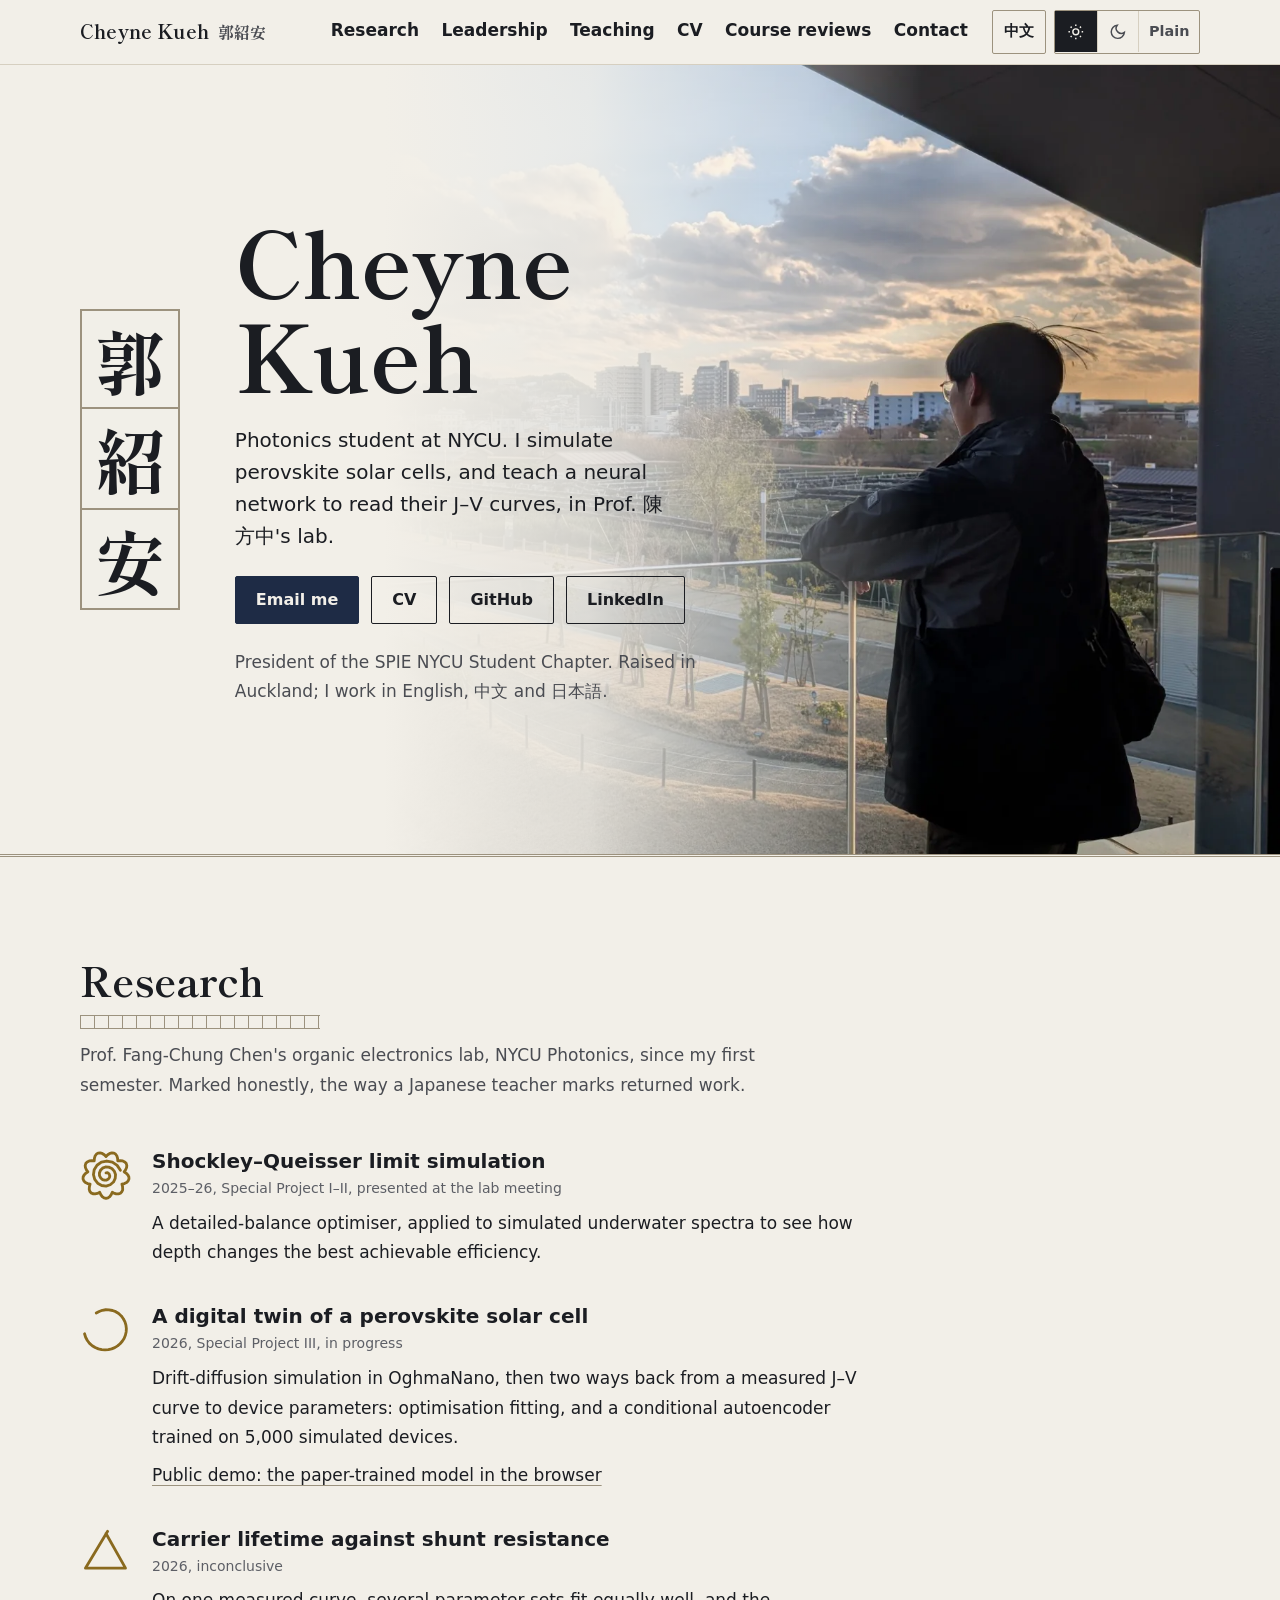
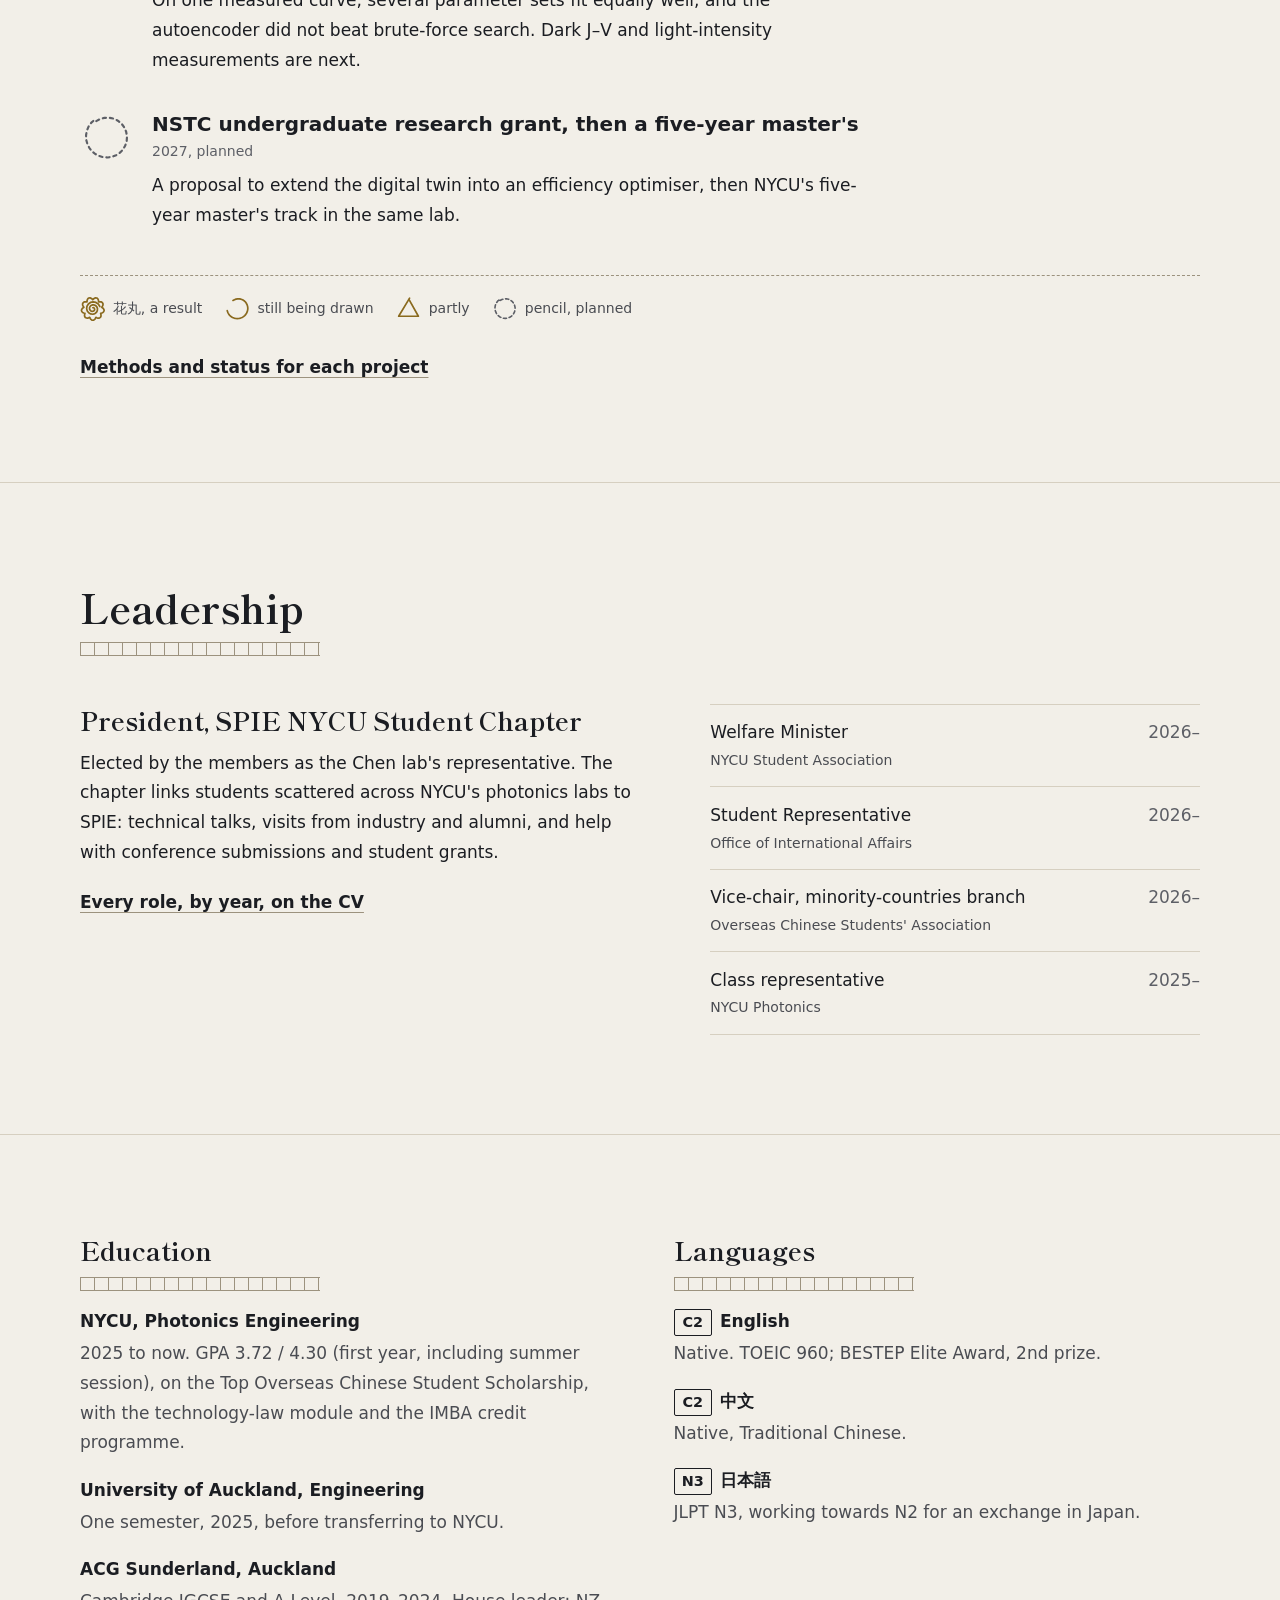
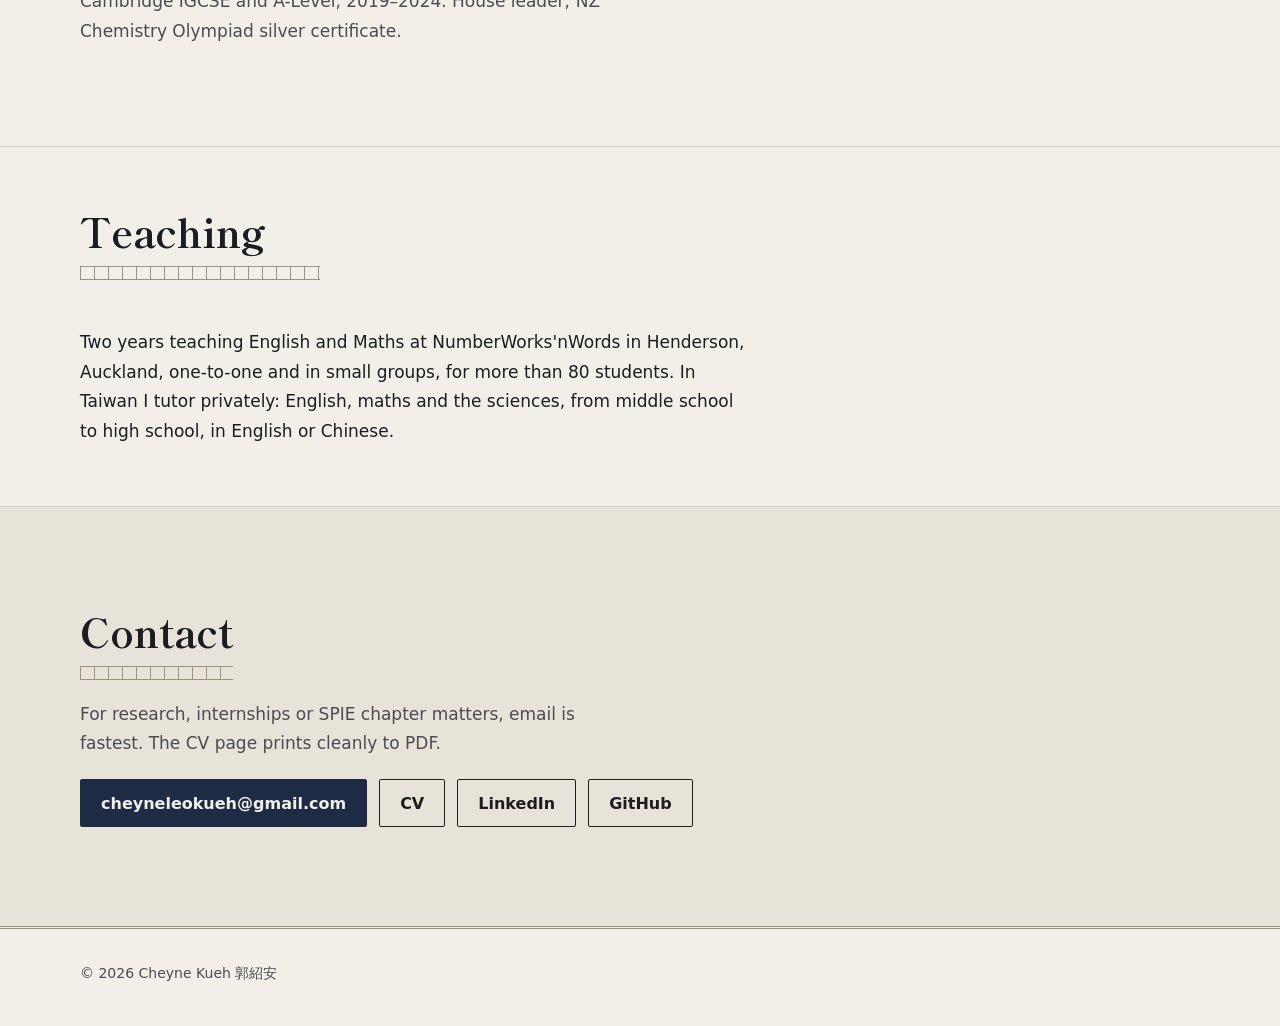
==== commit a372b510: "Nav: Course reviews tab; light/dark/plain style switch replaces plain.html - Plain is now a page sty" ====
--- a/index.html
+++ b/index.html
@@ -15,7 +15,7 @@
 <link rel="preload" href="assets/fonts/shippori-mincho-700-latin.woff2" as="font" type="font/woff2" crossorigin>
 <link rel="preload" href="assets/fonts/shippori-mincho-700-kanji.woff2" as="font" type="font/woff2" crossorigin>
 <link rel="preload" as="image" href="assets/img/hero-1200.webp" imagesrcset="assets/img/hero-800.webp 800w, assets/img/hero-1200.webp 1200w, assets/img/hero-2000.webp 2000w" imagesizes="100vw">
-<link rel="stylesheet" href="style.css?v=202611234">
+<link rel="stylesheet" href="style.css?v=202611235">
 <script>try{var l=localStorage.getItem("lang");if(l==="zh"){document.documentElement.dataset.lang="zh";document.documentElement.lang="zh-Hant"}var t=localStorage.getItem("theme");if(t)document.documentElement.dataset.theme=t}catch(e){}</script>
 </head>
 <body data-page="home">
@@ -175,7 +175,7 @@
 
 <div id="footer-mount"></div>
 
-<script src="partials.js?v=202611234"></script>
-<script src="script.js?v=202611234"></script>
+<script src="partials.js?v=202611235"></script>
+<script src="script.js?v=202611235"></script>
 </body>
 </html>
--- a/style.css
+++ b/style.css
@@ -6,6 +6,8 @@
 @font-face { font-family: "Shippori Mincho"; font-weight: 700; font-display: swap; src: url("assets/fonts/shippori-mincho-700-latin-ext.woff2") format("woff2"); unicode-range: U+0100-02BA, U+02BD-02C5, U+02C7-02CC, U+02CE-02D7, U+02DD-02FF, U+1D00-1DBF, U+1E00-1E9F, U+1EF2-1EFF, U+2020, U+20A0-20AB, U+20AD-20C4, U+2113, U+2C60-2C7F, U+A720-A7FF; }
 /* 郭紹安 and the status kanji only, cut from Shippori Mincho 700 */
 @font-face { font-family: "Shippori Kanji"; font-weight: 700; font-display: block; src: url("assets/fonts/shippori-mincho-700-kanji.woff2") format("woff2"); }
+@font-face { font-family: "Source Serif 4"; font-weight: 600; font-display: swap; src: url("assets/fonts/source-serif-4-600-latin.woff2") format("woff2"); unicode-range: U+0000-00FF, U+0131, U+0152-0153, U+02BB-02BC, U+02C6, U+02DA, U+02DC, U+0304, U+0308, U+0329, U+2000-206F, U+20AC, U+2122, U+2191, U+2193, U+2212, U+2215, U+FEFF, U+FFFD; }
+@font-face { font-family: "Source Serif 4"; font-weight: 600; font-display: swap; src: url("assets/fonts/source-serif-4-600-latin-ext.woff2") format("woff2"); unicode-range: U+0100-02BA, U+02BD-02C5, U+02C7-02CC, U+02CE-02D7, U+02DD-02FF, U+1D00-1DBF, U+1E00-1E9F, U+1EF2-1EFF, U+2020, U+20A0-20AB, U+20AD-20C4, U+2113, U+2C60-2C7F, U+A720-A7FF; }
 @font-face { font-family: "Source Sans 3"; font-weight: 200 900; font-display: swap; src: url("assets/fonts/source-sans-3-latin.woff2") format("woff2"); unicode-range: U+0000-00FF, U+0131, U+0152-0153, U+02BB-02BC, U+02C6, U+02DA, U+02DC, U+0304, U+0308, U+0329, U+2000-206F, U+20AC, U+2122, U+2191, U+2193, U+2212, U+2215, U+FEFF, U+FFFD; }
 @font-face { font-family: "Source Sans 3"; font-weight: 200 900; font-display: swap; src: url("assets/fonts/source-sans-3-latin-ext.woff2") format("woff2"); unicode-range: U+0100-02BA, U+02BD-02C5, U+02C7-02CC, U+02CE-02D7, U+02DD-02FF, U+1D00-1DBF, U+1E00-1E9F, U+1EF2-1EFF, U+2020, U+20A0-20AB, U+20AD-20C4, U+2113, U+2C60-2C7F, U+A720-A7FF; }
 
@@ -42,7 +44,7 @@
 }
 
 @media (prefers-color-scheme: dark) {
-  :root:not([data-theme="light"]) {
+  :root:not([data-theme="light"]):not([data-theme="plain"]) {
     color-scheme: dark;
       --paper: #121a2b;
       --paper-2: #18223a;
@@ -115,7 +117,7 @@
 .nav-brand-en { font: 700 1.2rem/1 var(--font-display); }
 .nav-brand-zh { font: 700 1rem/1 var(--font-name); color: var(--ink-2); }
 .nav-links { display: flex; gap: 1.4rem; }
-.nav-links a { text-decoration: none; font-weight: 700; padding-block: .4rem; border-bottom: 2px solid transparent; }
+.nav-links a { white-space: nowrap; text-decoration: none; font-weight: 700; padding-block: .4rem; border-bottom: 2px solid transparent; }
 .nav-links a:hover { border-bottom-color: var(--rule-strong); }
 .nav-links a[aria-current="page"] { border-bottom-color: var(--pen); }
 .nav-tools { display: flex; gap: .5rem; }
@@ -128,13 +130,16 @@
 }
 .nav-tool:hover { background: var(--paper-2); border-color: var(--ink); }
 .nav-tool svg { width: 1.15rem; height: 1.15rem; }
-.icon-sun { display: none; }
-:root[data-theme="dark"] .icon-sun { display: block; }
-:root[data-theme="dark"] .icon-moon { display: none; }
-@media (prefers-color-scheme: dark) {
-  :root:not([data-theme="light"]) .icon-sun { display: block; }
-  :root:not([data-theme="light"]) .icon-moon { display: none; }
-}
+.theme-switch { display: inline-flex; border: 1.5px solid var(--rule-strong); border-radius: 2px; }
+.theme-switch button {
+  min-width: 2.6rem; height: calc(2.75rem - 3px); padding: 0 .6rem; display: inline-grid; place-items: center;
+  font: 700 .9rem/1 var(--font-body); color: var(--ink-2); background: transparent; border: 0; cursor: pointer;
+  transition: background-color .2s var(--ease), color .2s var(--ease);
+}
+.theme-switch button + button { border-left: 1px solid var(--rule); }
+.theme-switch button:hover { background: var(--paper-2); color: var(--ink); }
+.theme-switch button[aria-pressed="true"] { background: var(--ink); color: var(--paper); }
+.theme-switch svg { width: 1.1rem; height: 1.1rem; }
 
 /* ---------- buttons: hanko stamps ---------- */
 
@@ -368,7 +373,7 @@
 /* nav: five links on desktop; behind a Menu button on phones */
 .nav-menu { display: none; }
 .footer-links { display: flex; flex-wrap: wrap; gap: .5rem 1.5rem; }
-@media (max-width: 960px) {
+@media (max-width: 1100px) {
   .nav-inner { flex-wrap: wrap; }
   .nav-menu { display: inline-grid; order: 2; }
   .nav-tools { order: 3; }
@@ -410,3 +415,27 @@
   .skills div { padding-block: .12rem; grid-template-columns: 10rem minmax(0, 1fr); }
 }
 .row-when { align-self: start; }
+
+/* ---------- plain: the quiet academic version of every page (third position of the style switch) ---------- */
+:root[data-theme="plain"] {
+  color-scheme: light;
+  --paper: #ffffff; --paper-2: #f3f5f9; --rule: #e5e7eb; --rule-strong: #c7ccd4;
+  --ink: #1f2937; --ink-2: #4b5563; --pencil: #6b7280;
+  --pen: #1d4ed8; --stamp: #1d4ed8; --on-stamp: #ffffff;
+  --font-display: "Source Serif 4", Georgia, "Noto Serif TC", serif;
+  --font-name: "Source Serif 4", Georgia, "Noto Serif TC", serif;
+}
+:root[data-theme="plain"] h1, :root[data-theme="plain"] h2 { font-weight: 600; }
+:root[data-theme="plain"] .hero { min-height: 0; border-bottom: 1px solid var(--rule); }
+:root[data-theme="plain"] .hero-photo, :root[data-theme="plain"] .hero::before, :root[data-theme="plain"] .name-tate { display: none; }
+:root[data-theme="plain"] .hero-inner { grid-template-columns: minmax(0, 1fr); padding-block: 3.5rem; }
+:root[data-theme="plain"] .hero h1 { font-size: clamp(2.2rem, 1.6rem + 2.6vw, 3.2rem); }
+:root[data-theme="plain"] .hero-copy { max-width: 44rem; }
+:root[data-theme="plain"] :is(.section-head h2, .page-head h1, .cv-section > h2, .two-col h3, .close h2)::after { display: none; }
+:root[data-theme="plain"] .footer { border-top: 1px solid var(--rule); }
+:root[data-theme="plain"] .btn { border-radius: 4px; border-color: var(--rule-strong); }
+:root[data-theme="plain"] .btn-stamp { border-color: var(--stamp); }
+:root[data-theme="plain"] .mark { width: 1.6rem; height: 1.6rem; stroke-width: 3.2; }
+:root[data-theme="plain"] .theme-switch button[aria-pressed="true"] { background: var(--pen); color: #fff; }
+@media (max-width: 760px) { :root[data-theme="plain"] .hero-inner { padding-block: 2.5rem; } }
+:root[data-theme="plain"] .lede { max-width: 60ch; }
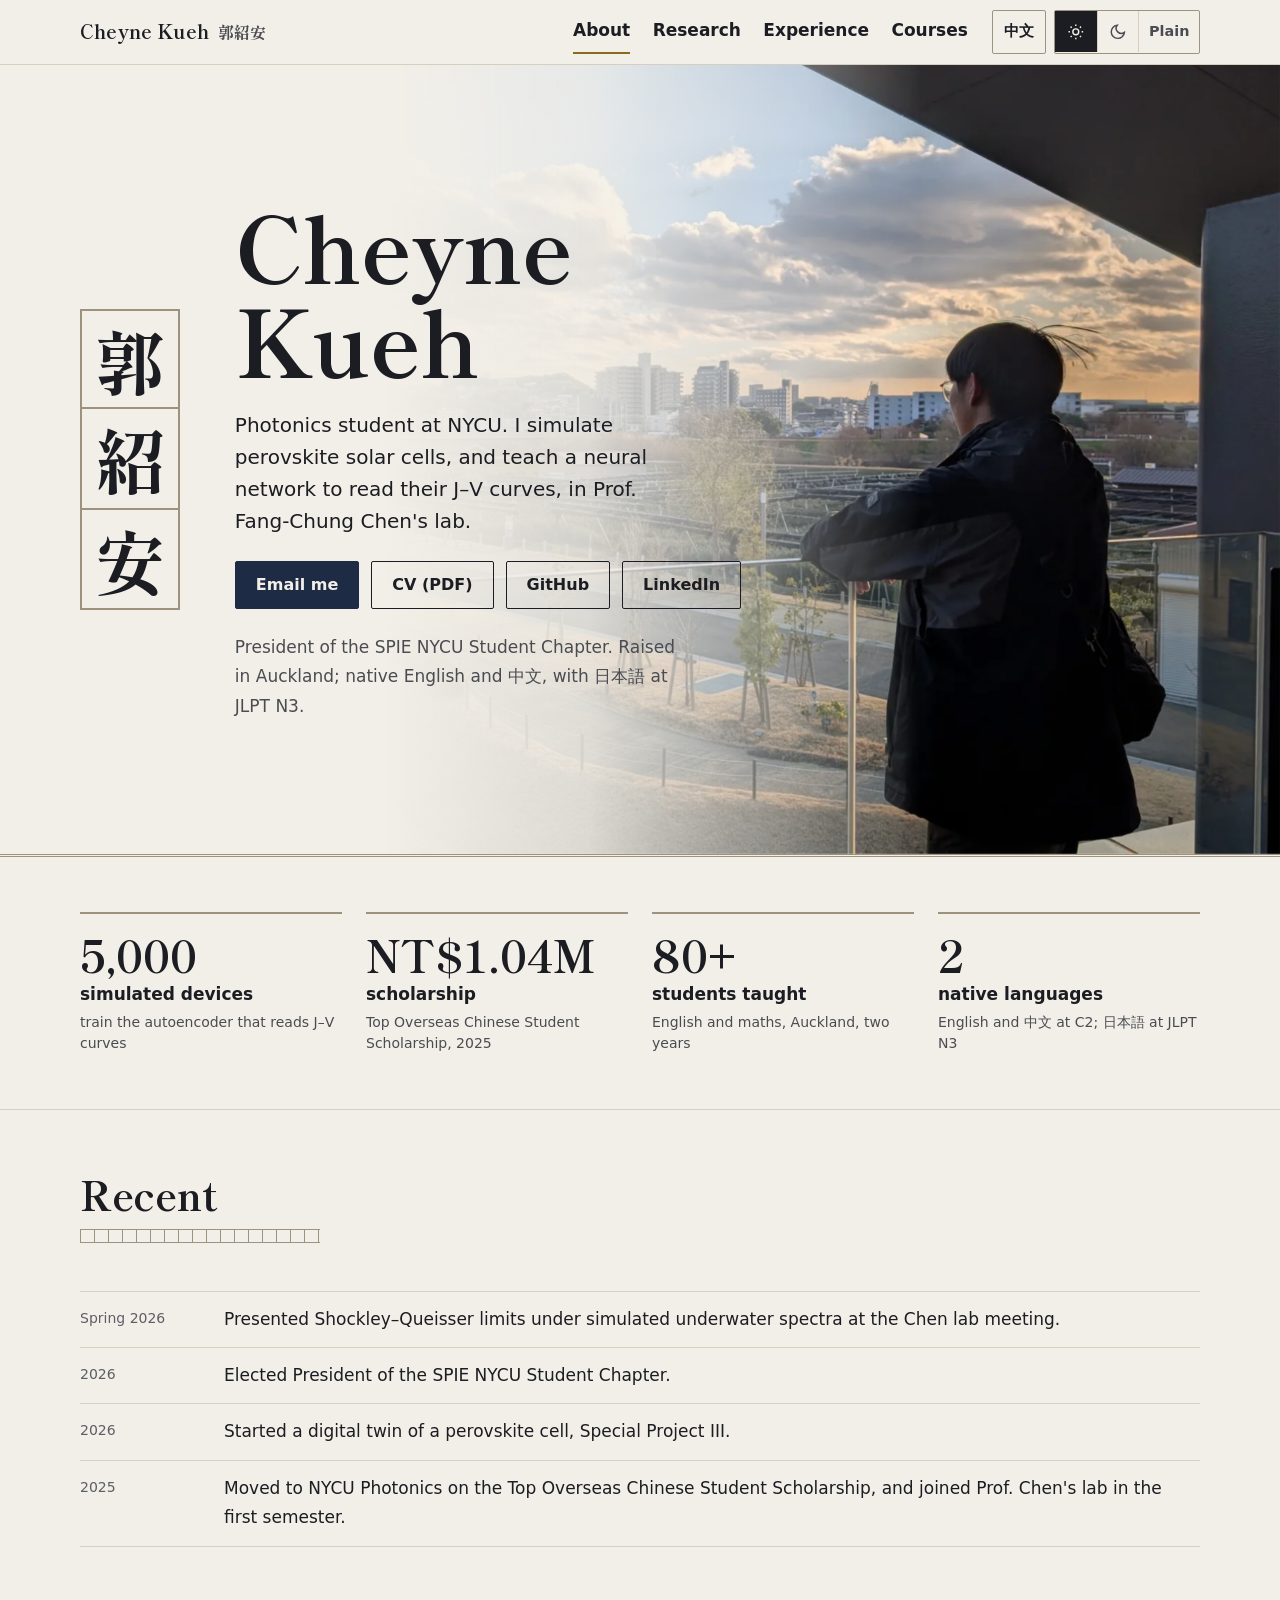
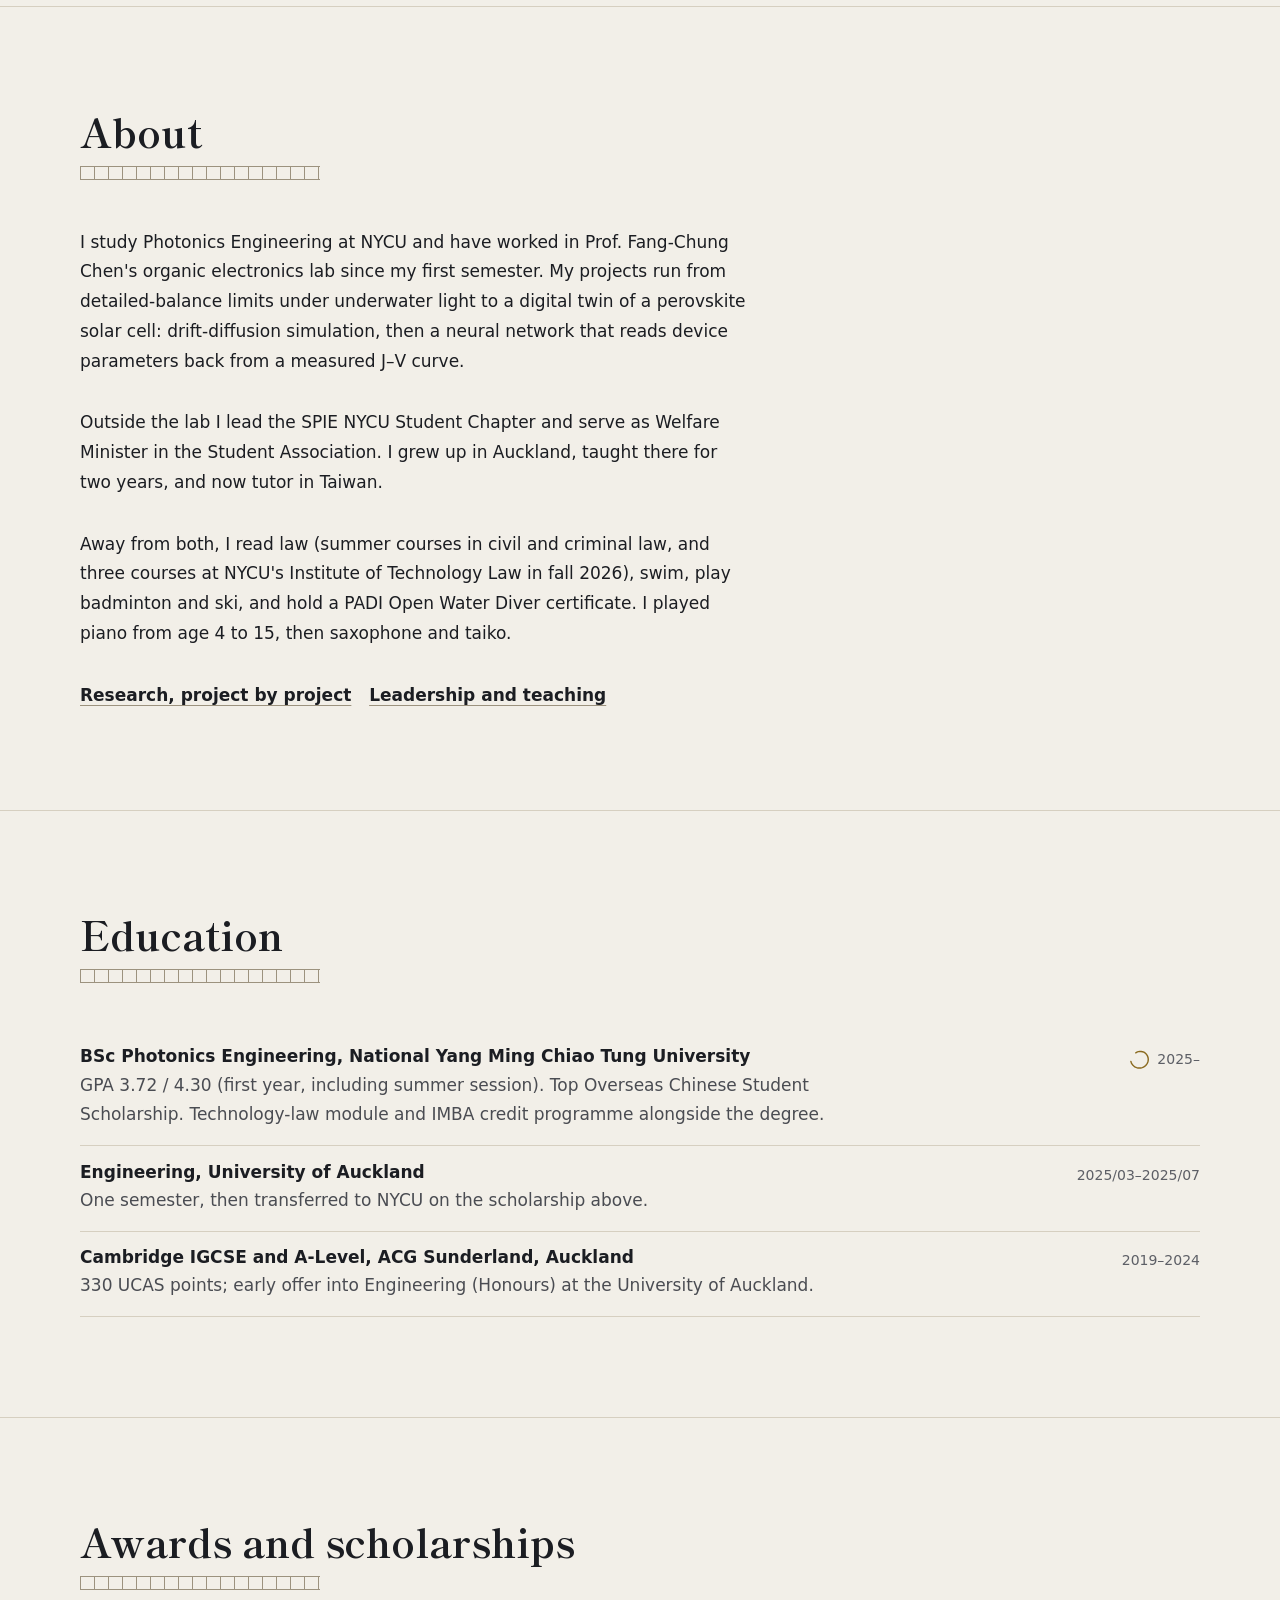
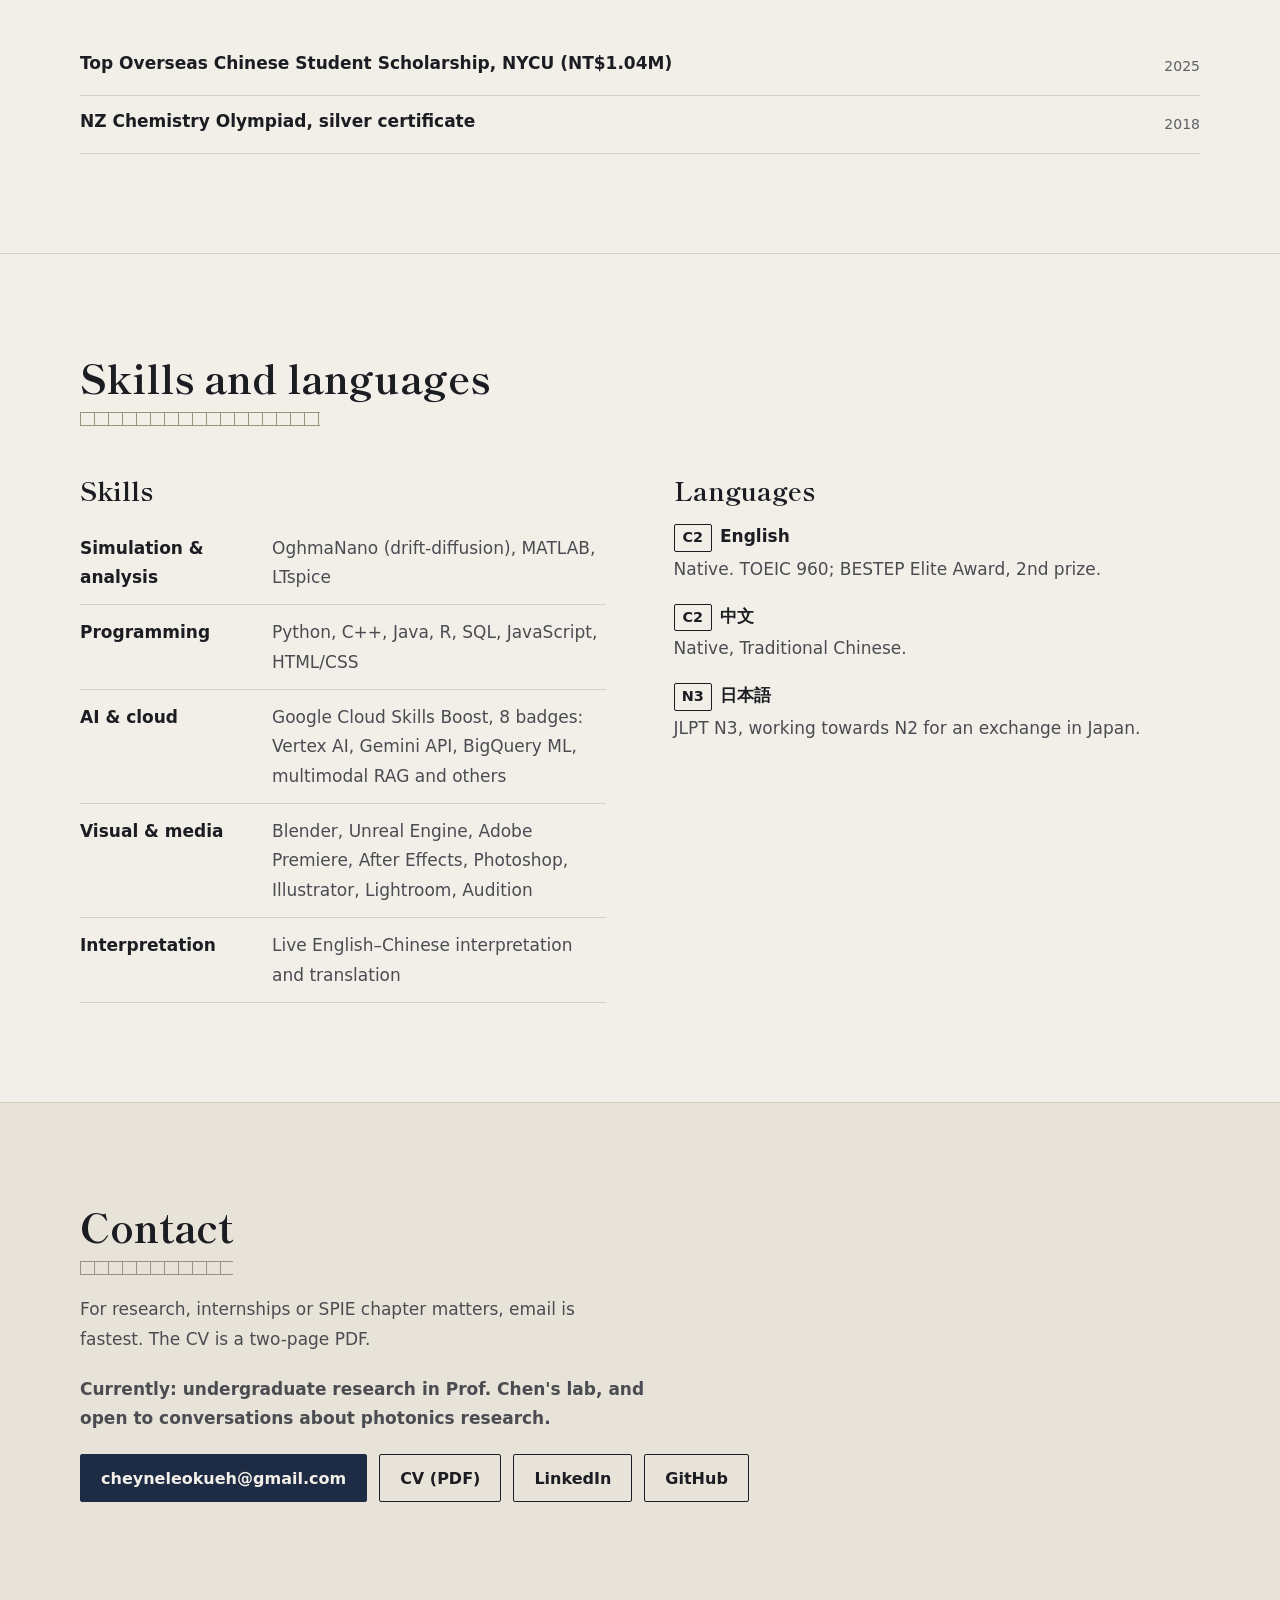
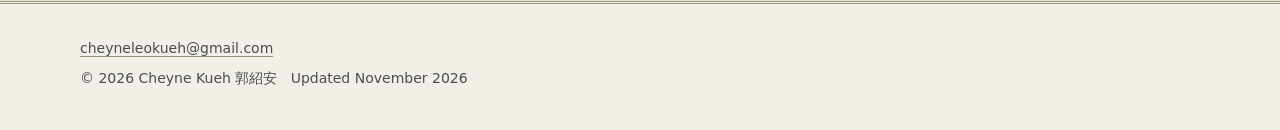
==== commit a1580df8: "Motion, honest copy, local to-do flags; drop CV page and Contact tab - First-visit intro, view trans" ====
--- a/index.html
+++ b/index.html
@@ -15,8 +15,8 @@
 <link rel="preload" href="assets/fonts/shippori-mincho-700-latin.woff2" as="font" type="font/woff2" crossorigin>
 <link rel="preload" href="assets/fonts/shippori-mincho-700-kanji.woff2" as="font" type="font/woff2" crossorigin>
 <link rel="preload" as="image" href="assets/img/hero-1200.webp" imagesrcset="assets/img/hero-800.webp 800w, assets/img/hero-1200.webp 1200w, assets/img/hero-2000.webp 2000w" imagesizes="100vw">
-<link rel="stylesheet" href="style.css?v=202611235">
-<script>try{var l=localStorage.getItem("lang");if(l==="zh"){document.documentElement.dataset.lang="zh";document.documentElement.lang="zh-Hant"}var t=localStorage.getItem("theme");if(t)document.documentElement.dataset.theme=t}catch(e){}</script>
+<link rel="stylesheet" href="style.css?v=202611240">
+<script>try{var l=localStorage.getItem("lang");if(l==="zh"){document.documentElement.dataset.lang="zh";document.documentElement.lang="zh-Hant"}var t=localStorage.getItem("theme");if(t)document.documentElement.dataset.theme=t}catch(e){}try{if(!sessionStorage.getItem("seen")&&!navigator.webdriver&&!matchMedia("(prefers-reduced-motion: reduce)").matches)document.documentElement.classList.add("intro")}catch(e){}</script>
 </head>
 <body data-page="home">
 
@@ -32,107 +32,126 @@
       <div class="hero-copy">
         <h1 id="heroName">Cheyne Kueh<span class="visually-hidden" lang="zh-Hant"> 郭紹安</span></h1>
         <p class="lede">
-          <span data-l="en">Photonics student at NYCU. I simulate perovskite solar cells, and teach a neural network to read their J–V curves, in Prof. 陳方中's lab.</span>
+          <span data-l="en">Photonics student at NYCU. I simulate perovskite solar cells, and teach a neural network to read their J–V curves, in Prof. Fang-Chung Chen's lab.</span>
           <span data-l="zh">陽明交大光電系學生。在陳方中教授實驗室模擬鈣鈦礦太陽能電池，並訓練神經網路讀懂它們的 J–V 曲線。</span>
         </p>
         <div class="actions">
           <a class="btn btn-stamp" href="mailto:cheyneleokueh@gmail.com"><span data-l="en">Email me</span><span data-l="zh">寄信給我</span></a>
-          <a class="btn" href="cv.html">CV<span data-l="zh">（履歷）</span></a>
+          <a class="btn" href="assets/cv-cheyne-kueh.pdf" download><span data-l="en">CV (PDF)</span><span data-l="zh">履歷 PDF</span></a>
           <a class="btn" href="https://github.com/cheyneleokueh" rel="noopener">GitHub</a>
           <a class="btn" href="https://www.linkedin.com/in/cheyne-kueh-a5b60b255/" rel="noopener">LinkedIn</a>
         </div>
         <p class="hero-note">
-          <span data-l="en">President of the SPIE NYCU Student Chapter. Raised in Auckland; I work in English, 中文 and 日本語.</span>
-          <span data-l="zh">SPIE 交大學生分會會長。在奧克蘭長大，用英文、中文和日文工作。</span>
+          <span data-l="en">President of the SPIE NYCU Student Chapter. Raised in Auckland; native English and 中文, with 日本語 at JLPT N3.</span>
+          <span data-l="zh">SPIE 交大學生分會會長。在奧克蘭長大；英文與中文為母語，日文 JLPT N3。</span>
         </p>
       </div>
     </div>
   </section>
 
-  <section class="section" id="research" aria-labelledby="h-research">
+  <section class="section highlights-section" id="highlights" aria-labelledby="h-highlights">
     <div class="wrap">
-      <header class="section-head">
-        <h2 id="h-research"><span data-l="en">Research</span><span data-l="zh">研究</span></h2>
-        <p><span data-l="en">Prof. Fang-Chung Chen's organic electronics lab, NYCU Photonics, since my first semester. Marked honestly, the way a Japanese teacher marks returned work.</span><span data-l="zh">大一上起於陳方中教授有機電子實驗室。照實批改，像日本老師改作業那樣。</span></p>
-      </header>
-
-      <ol class="record">
-        <li class="record-item">
-          <svg class="mark" role="img" aria-label="花丸: result"><use href="assets/marks.svg#m-hana"/></svg>
-          <div class="record-body">
-            <h3><span data-l="en">Shockley–Queisser limit simulation</span><span data-l="zh">Shockley–Queisser 極限模擬與最佳化</span></h3>
-            <p class="record-when"><span data-l="en">2025–26, Special Project I–II, presented at the lab meeting</span><span data-l="zh">2025–26，光電專題研究（一）（二），於實驗室 meeting 報告</span></p>
-            <p><span data-l="en">A detailed-balance optimiser, applied to simulated underwater spectra to see how depth changes the best achievable efficiency.</span><span data-l="zh">以細緻平衡極限建立最佳化工具，套用到水下模擬光譜，分析深度如何改變最佳轉換效率。</span></p>
-          </div>
-        </li>
-        <li class="record-item">
-          <svg class="mark" role="img" aria-label="In progress"><use href="assets/marks.svg#m-arc"/></svg>
-          <div class="record-body">
-            <h3><span data-l="en">A digital twin of a perovskite solar cell</span><span data-l="zh">鈣鈦礦太陽能電池的數位分身</span></h3>
-            <p class="record-when"><span data-l="en">2026, Special Project III, in progress</span><span data-l="zh">2026，光電專題研究（三），進行中</span></p>
-            <p><span data-l="en">Drift-diffusion simulation in OghmaNano, then two ways back from a measured J–V curve to device parameters: optimisation fitting, and a conditional autoencoder trained on 5,000 simulated devices.</span><span data-l="zh">以 OghmaNano 做 drift-diffusion 模擬，再用兩種方法從量測 J–V 曲線反推元件參數：最佳化擬合，以及用 5,000 顆模擬元件訓練的 conditional autoencoder。</span></p>
-            <p><a href="https://github.com/cheyneleokueh/perovskite-autoencoder-paper-simulation" rel="noopener"><span data-l="en">Public demo: the paper-trained model in the browser</span><span data-l="zh">公開展示：在瀏覽器裡跑論文模型</span></a></p>
-          </div>
-        </li>
-        <li class="record-item">
-          <svg class="mark" role="img" aria-label="△: partly"><use href="assets/marks.svg#m-tri"/></svg>
-          <div class="record-body">
-            <h3><span data-l="en">Carrier lifetime against shunt resistance</span><span data-l="zh">載子壽命與並聯電阻的拉鋸</span></h3>
-            <p class="record-when"><span data-l="en">2026, inconclusive</span><span data-l="zh">2026，尚無定論</span></p>
-            <p><span data-l="en">On one measured curve, several parameter sets fit equally well, and the autoencoder did not beat brute-force search. Dark J–V and light-intensity measurements are next.</span><span data-l="zh">只有一條量測曲線時，好幾組參數擬合得一樣好，autoencoder 也沒有贏過暴力搜尋。下一步是暗態 J–V 與不同光強的量測。</span></p>
-          </div>
-        </li>
-        <li class="record-item">
-          <svg class="mark mark-plan" role="img" aria-label="Planned"><use href="assets/marks.svg#m-plan"/></svg>
-          <div class="record-body">
-            <h3><span data-l="en">NSTC undergraduate research grant, then a five-year master's</span><span data-l="zh">國科會大專生研究計畫，接著五年碩</span></h3>
-            <p class="record-when"><span data-l="en">2027, planned</span><span data-l="zh">2027，規劃中</span></p>
-            <p><span data-l="en">A proposal to extend the digital twin into an efficiency optimiser, then NYCU's five-year master's track in the same lab.</span><span data-l="zh">把數位分身延伸成效率最佳化工具的計畫，之後是同實驗室的五年碩學程。</span></p>
-          </div>
-        </li>
-      </ol>
-
-      <p class="key" aria-label="Key to the marks">
-        <span><svg class="mark mark-sm" aria-hidden="true"><use href="assets/marks.svg#m-hana"/></svg><span data-l="en">花丸, a result</span><span data-l="zh">花丸：有成果</span></span>
-        <span><svg class="mark mark-sm" aria-hidden="true"><use href="assets/marks.svg#m-arc"/></svg><span data-l="en">still being drawn</span><span data-l="zh">還在畫：進行中</span></span>
-        <span><svg class="mark mark-sm" aria-hidden="true"><use href="assets/marks.svg#m-tri"/></svg><span data-l="en">partly</span><span data-l="zh">部分</span></span>
-        <span><svg class="mark mark-sm mark-plan" aria-hidden="true"><use href="assets/marks.svg#m-plan"/></svg><span data-l="en">pencil, planned</span><span data-l="zh">鉛筆：規劃中</span></span>
-      </p>
-      <p class="more"><a href="research.html"><span data-l="en">Methods and status for each project</span><span data-l="zh">每個專題的方法與進度</span></a></p>
+      <h2 id="h-highlights" class="visually-hidden"><span data-l="en">Highlights</span><span data-l="zh">重點摘要</span></h2>
+      <ul class="highlights">
+        <li><a href="research.html#twin"><strong data-count>5,000</strong><span><span data-l="en">simulated devices</span><span data-l="zh">顆模擬元件</span></span><small><span data-l="en">train the autoencoder that reads J–V curves</span><span data-l="zh">訓練讀取 J–V 曲線的 autoencoder</span></small></a></li>
+        <li><a href="#awards"><strong data-count>NT$1.04M</strong><span><span data-l="en">scholarship</span><span data-l="zh">獎學金</span></span><small><span data-l="en">Top Overseas Chinese Student Scholarship, 2025</span><span data-l="zh">頂尖僑生獎學金，2025</span></small></a></li>
+        <li><a href="experience.html#teaching"><strong data-count>80+</strong><span><span data-l="en">students taught</span><span data-l="zh">位學生</span></span><small><span data-l="en">English and maths, Auckland, two years</span><span data-l="zh">奧克蘭英文與數學，兩年</span></small></a></li>
+        <li><a href="#skills"><strong data-count>2</strong><span><span data-l="en">native languages</span><span data-l="zh">種母語</span></span><small><span data-l="en">English and 中文 at C2; 日本語 at JLPT N3</span><span data-l="zh">英文、中文 C2；日文 JLPT N3</span></small></a></li>
+      </ul>
     </div>
   </section>
 
-  <section class="section" id="leadership" aria-labelledby="h-leadership">
+  <section class="section section-short" id="recent" aria-labelledby="h-recent">
     <div class="wrap">
       <header class="section-head">
-        <h2 id="h-leadership"><span data-l="en">Leadership</span><span data-l="zh">領導與服務</span></h2>
+        <h2 id="h-recent"><span data-l="en">Recent</span><span data-l="zh">近況</span></h2>
       </header>
-      <div class="lead-grid">
-        <div class="feature">
-          <h3><span data-l="en">President, SPIE NYCU Student Chapter</span><span data-l="zh">SPIE 交大學生分會 會長</span></h3>
-          <p><span data-l="en">Elected by the members as the Chen lab's representative. The chapter links students scattered across NYCU's photonics labs to SPIE: technical talks, visits from industry and alumni, and help with conference submissions and student grants.</span><span data-l="zh">以陳方中實驗室代表身分參選，由會員選出。分會把散在各實驗室的學生串起來，連結 SPIE 的資源：技術講座、業界與校友分享、協助投稿國際研討會與申請學生獎助。</span></p>
-          <p class="more"><a href="cv.html#leadership"><span data-l="en">Every role, by year, on the CV</span><span data-l="zh">所有職務，見履歷</span></a></p>
-        </div>
-        <ul class="roles">
-          <li><span><span data-l="en">Welfare Minister</span><span data-l="zh">福利部部長</span><small><span data-l="en">NYCU Student Association</span><span data-l="zh">陽明交大學生會</span></small></span><span>2026–</span></li>
-          <li><span><span data-l="en">Student Representative</span><span data-l="zh">學生代表</span><small><span data-l="en">Office of International Affairs</span><span data-l="zh">國際處</span></small></span><span>2026–</span></li>
-          <li><span><span data-l="en">Vice-chair, minority-countries branch</span><span data-l="zh">少數國家分會 副分會長</span><small><span data-l="en">Overseas Chinese Students' Association</span><span data-l="zh">僑生聯誼會</span></small></span><span>2026–</span></li>
-          <li><span><span data-l="en">Class representative</span><span data-l="zh">班代</span><small><span data-l="en">NYCU Photonics</span><span data-l="zh">光電系</span></small></span><span>2025–</span></li>
-        </ul>
+      <ol class="recent" data-todo="Confirm the month for each item, and add new ones at the top (newest first). Keep 3 to 5 items.">
+        <li><span class="recent-when"><span data-l="en">Spring 2026</span><span data-l="zh">2026 春</span></span><span><span data-l="en">Presented Shockley–Queisser limits under simulated underwater spectra at the Chen lab meeting.</span><span data-l="zh">於陳方中實驗室 meeting 報告水下模擬光譜的 Shockley–Queisser 極限。</span></span></li>
+        <li><span class="recent-when">2026</span><span><span data-l="en">Elected President of the SPIE NYCU Student Chapter.</span><span data-l="zh">當選 SPIE 交大學生分會會長。</span></span></li>
+        <li><span class="recent-when">2026</span><span><span data-l="en">Started a digital twin of a perovskite cell, Special Project III.</span><span data-l="zh">開始光電專題研究（三）：鈣鈦礦電池的數位分身。</span></span></li>
+        <li><span class="recent-when">2025</span><span><span data-l="en">Moved to NYCU Photonics on the Top Overseas Chinese Student Scholarship, and joined Prof. Chen's lab in the first semester.</span><span data-l="zh">獲頂尖僑生獎學金轉入陽明交大光電系，大一上加入陳方中教授實驗室。</span></span></li>
+      </ol>
+    </div>
+  </section>
+
+  <section class="section" id="about" aria-labelledby="h-about">
+    <div class="wrap">
+      <header class="section-head">
+        <h2 id="h-about"><span data-l="en">About</span><span data-l="zh">關於我</span></h2>
+      </header>
+      <div class="prose about">
+        <p><span data-l="en">I study Photonics Engineering at NYCU and have worked in Prof. Fang-Chung Chen's organic electronics lab since my first semester. My projects run from detailed-balance limits under underwater light to a digital twin of a perovskite solar cell: drift-diffusion simulation, then a neural network that reads device parameters back from a measured J–V curve.</span><span data-l="zh">我就讀陽明交大光電工程學系，大一上起在陳方中教授的有機電子實驗室做研究。專題從水下光譜的細緻平衡極限，做到鈣鈦礦太陽能電池的數位分身：先做 drift-diffusion 模擬，再用神經網路從量測 J–V 曲線反推元件參數。</span></p>
+        <p><span data-l="en">Outside the lab I lead the SPIE NYCU Student Chapter and serve as Welfare Minister in the Student Association. I grew up in Auckland, taught there for two years, and now tutor in Taiwan.</span><span data-l="zh">實驗室之外，我是 SPIE 交大學生分會會長，也擔任學生會福利部部長。我在奧克蘭長大，在那裡教了兩年書，現在在台灣當家教。</span></p>
+        <p><span data-l="en">Away from both, I read law (summer courses in civil and criminal law, and three courses at NYCU's Institute of Technology Law in fall 2026), swim, play badminton and ski, and hold a PADI Open Water Diver certificate. I played piano from age 4 to 15, then saxophone and taiko.</span><span data-l="zh">其他時間，我讀法律（暑修民法總則與刑法總則，2026 秋季修讀科技法律研究所三門課）、游泳、打羽球、滑雪，並有 PADI Open Water 潛水證照。4 至 15 歲學鋼琴，之後學薩克斯風與太鼓。</span></p>
+        <p class="more"><a href="research.html"><span data-l="en">Research, project by project</span><span data-l="zh">逐一看研究專題</span></a> &nbsp; <a href="experience.html"><span data-l="en">Leadership and teaching</span><span data-l="zh">領導與教學</span></a></p>
       </div>
     </div>
   </section>
 
   <section class="section" id="education" aria-labelledby="h-education">
     <div class="wrap">
-      <h2 id="h-education" class="visually-hidden"><span data-l="en">Education and languages</span><span data-l="zh">學歷與語言</span></h2>
-      <div class="two-col">
+      <header class="section-head">
+        <h2 id="h-education"><span data-l="en">Education</span><span data-l="zh">學歷</span></h2>
+      </header>
+        <ol class="rows">
+          <li class="row">
+            <div class="row-main">
+              <h3 class="row-title"><span data-l="en">BSc Photonics Engineering, National Yang Ming Chiao Tung University</span><span data-l="zh">國立陽明交通大學 光電工程學系</span></h3>
+              <p class="row-note"><span data-l="en">GPA 3.72 / 4.30 (first year, including summer session). Top Overseas Chinese Student Scholarship. Technology-law module and IMBA credit programme alongside the degree.</span><span data-l="zh">GPA 3.72 / 4.30（大一，含暑修）。獲頂尖僑生獎學金。同時修讀科技法律跨域學程與 IMBA 學分學程。</span></p>
+            </div>
+            <span class="row-when"><svg class="mark mark-sm" aria-hidden="true"><use href="assets/marks.svg#m-arc"/></svg>2025–</span>
+          </li>
+          <li class="row">
+            <div class="row-main">
+              <h3 class="row-title"><span data-l="en">Engineering, University of Auckland</span><span data-l="zh">奧克蘭大學 工程學院</span></h3>
+              <p class="row-note"><span data-l="en">One semester, then transferred to NYCU on the scholarship above.</span><span data-l="zh">就讀一學期後，獲上述獎學金轉回陽明交大。</span></p>
+            </div>
+            <span class="row-when">2025/03–2025/07</span>
+          </li>
+          <li class="row">
+            <div class="row-main">
+              <h3 class="row-title"><span data-l="en">Cambridge IGCSE and A-Level, ACG Sunderland, Auckland</span><span data-l="zh">劍橋 IGCSE 與 A-Level，ACG Sunderland（奧克蘭）</span></h3>
+              <p class="row-note"><span data-l="en">330 UCAS points; early offer into Engineering (Honours) at the University of Auckland.</span><span data-l="zh">UCAS 330 分；提前獲奧克蘭大學工程（榮譽）學位錄取。</span></p>
+            </div>
+            <span class="row-when">2019–2024</span>
+          </li>
+        </ol>
+    </div>
+  </section>
+
+  <section class="section" id="awards" aria-labelledby="h-awards">
+    <div class="wrap">
+      <header class="section-head">
+        <h2 id="h-awards"><span data-l="en">Awards and scholarships</span><span data-l="zh">獎項與獎學金</span></h2>
+      </header>
+        <ol class="rows">
+          <li class="row">
+            <div class="row-main"><h3 class="row-title"><span data-l="en">Top Overseas Chinese Student Scholarship, NYCU (NT$1.04M)</span><span data-l="zh">頂尖僑生獎學金，陽明交大（新台幣 104 萬元）</span></h3></div>
+            <span class="row-when">2025</span>
+          </li>
+          <li class="row">
+            <div class="row-main"><h3 class="row-title"><span data-l="en">NZ Chemistry Olympiad, silver certificate</span><span data-l="zh">紐西蘭化學奧林匹亞，銀牌證書</span></h3></div>
+            <span class="row-when">2018</span>
+          </li>
+        </ol>
+    </div>
+  </section>
+
+  <section class="section" id="skills" aria-labelledby="h-skills">
+    <div class="wrap">
+      <header class="section-head">
+        <h2 id="h-skills"><span data-l="en">Skills and languages</span><span data-l="zh">技能與語言</span></h2>
+      </header>
+      <div class="two-col skills-col">
         <div>
-          <h3><span data-l="en">Education</span><span data-l="zh">學歷</span></h3>
-          <dl class="facts">
-            <div><dt><span data-l="en">NYCU, Photonics Engineering</span><span data-l="zh">陽明交大 光電工程學系</span></dt><dd><span data-l="en">2025 to now. GPA 3.72 / 4.30 (first year, including summer session), on the Top Overseas Chinese Student Scholarship, with the technology-law module and the IMBA credit programme.</span><span data-l="zh">2025 至今。GPA 3.72 / 4.30（大一，含暑修），獲頂尖僑生獎學金，並修科技法律跨域學程與 IMBA 學分學程。</span></dd></div>
-            <div><dt><span data-l="en">University of Auckland, Engineering</span><span data-l="zh">奧克蘭大學 工程學院</span></dt><dd><span data-l="en">One semester, 2025, before transferring to NYCU.</span><span data-l="zh">2025 年就讀一學期後轉回陽明交大。</span></dd></div>
-            <div><dt>ACG Sunderland, Auckland</dt><dd><span data-l="en">Cambridge IGCSE and A-Level, 2019–2024. House leader; NZ Chemistry Olympiad silver certificate.</span><span data-l="zh">劍橋 IGCSE 與 A-Level，2019–2024。學院院長；紐西蘭化學奧林匹亞銀牌證書。</span></dd></div>
+          <h3><span data-l="en">Skills</span><span data-l="zh">技能</span></h3>
+          <dl class="skills">
+      <div><dt><span data-l="en">Simulation &amp; analysis</span><span data-l="zh">模擬與分析</span></dt><dd>OghmaNano (drift-diffusion), MATLAB, LTspice</dd></div>
+      <div><dt><span data-l="en">Programming</span><span data-l="zh">程式</span></dt><dd>Python, C++, Java, R, SQL, JavaScript, HTML/CSS</dd></div>
+      <div><dt><span data-l="en">AI &amp; cloud</span><span data-l="zh">AI 與雲端</span></dt><dd><span data-l="en">Google Cloud Skills Boost, 8 badges: Vertex AI, Gemini API, BigQuery ML, multimodal RAG and others</span><span data-l="zh">Google Cloud Skills Boost 8 個徽章：Vertex AI、Gemini API、BigQuery ML、Multimodal RAG 等</span></dd></div>
+      <div><dt><span data-l="en">Visual &amp; media</span><span data-l="zh">視覺與媒體</span></dt><dd>Blender, Unreal Engine, Adobe Premiere, After Effects, Photoshop, Illustrator, Lightroom, Audition</dd></div>
+      <div><dt><span data-l="en">Interpretation</span><span data-l="zh">口譯</span></dt><dd><span data-l="en">Live English–Chinese interpretation and translation</span><span data-l="zh">中英即時口譯與翻譯</span></dd></div>
           </dl>
         </div>
         <div>
@@ -147,24 +166,14 @@
     </div>
   </section>
 
-  <section class="section section-short" id="teaching" aria-labelledby="h-teaching">
-    <div class="wrap">
-      <header class="section-head">
-        <h2 id="h-teaching"><span data-l="en">Teaching</span><span data-l="zh">教學</span></h2>
-      </header>
-      <div class="prose">
-        <p><span data-l="en">Two years teaching English and Maths at NumberWorks'nWords in Henderson, Auckland, one-to-one and in small groups, for more than 80 students. In Taiwan I tutor privately: English, maths and the sciences, from middle school to high school, in English or Chinese.</span><span data-l="zh">在奧克蘭 Henderson 的 NumberWorks'nWords 教英文與數學兩年，一對一與小班，學生超過 80 位。在台灣持續私人家教：國中到高中的英文、數學與自然，中英文授課。</span></p>
-      </div>
-    </div>
-  </section>
-
   <section class="section close" id="contact" aria-labelledby="h-contact">
     <div class="wrap">
       <h2 id="h-contact"><span data-l="en">Contact</span><span data-l="zh">聯絡</span></h2>
-      <p><span data-l="en">For research, internships or SPIE chapter matters, email is fastest. The CV page prints cleanly to PDF.</span><span data-l="zh">研究、實習或 SPIE 分會的事，寄信最快。履歷頁面可直接列印成 PDF。</span></p>
+      <p><span data-l="en">For research, internships or SPIE chapter matters, email is fastest. The CV is a two-page PDF.</span><span data-l="zh">研究、實習或 SPIE 分會的事，寄信最快。履歷為兩頁 PDF。</span></p>
+      <p class="seeking" data-todo="Say what you are looking for and when: e.g. a summer research internship (which year), the Japan exchange, the five-year master's."><span data-l="en">Currently: undergraduate research in Prof. Chen's lab, and open to conversations about photonics research.</span><span data-l="zh">目前：在陳方中教授實驗室做大學部研究，歡迎聊光電相關研究。</span></p>
       <div class="actions">
         <a class="btn btn-stamp" href="mailto:cheyneleokueh@gmail.com">cheyneleokueh@gmail.com</a>
-        <a class="btn" href="cv.html">CV<span data-l="zh">（履歷）</span></a>
+        <a class="btn" href="assets/cv-cheyne-kueh.pdf" download><span data-l="en">CV (PDF)</span><span data-l="zh">履歷 PDF</span></a>
         <a class="btn" href="https://www.linkedin.com/in/cheyne-kueh-a5b60b255/" rel="noopener">LinkedIn</a>
         <a class="btn" href="https://github.com/cheyneleokueh" rel="noopener">GitHub</a>
       </div>
@@ -175,7 +184,7 @@
 
 <div id="footer-mount"></div>
 
-<script src="partials.js?v=202611235"></script>
-<script src="script.js?v=202611235"></script>
+<script src="partials.js?v=202611240"></script>
+<script src="script.js?v=202611240"></script>
 </body>
 </html>
--- a/style.css
+++ b/style.css
@@ -326,7 +326,7 @@
   .nav-brand-zh { display: none; }
   .nav-links { gap: 1rem; }
   .hero { min-height: 0; align-items: start; }
-  .hero-photo { position: relative; height: 44vh; z-index: 0; }
+  .hero-photo { position: relative; height: 32vh; z-index: 0; }
   .hero::before { display: none; }
   .hero-inner { grid-template-columns: minmax(0, 1fr); gap: 1.5rem; padding-block: 1.75rem 3rem; }
   .name-tate { flex-direction: row; --cell: 4rem; }
@@ -439,3 +439,81 @@
 :root[data-theme="plain"] .theme-switch button[aria-pressed="true"] { background: var(--pen); color: #fff; }
 @media (max-width: 760px) { :root[data-theme="plain"] .hero-inner { padding-block: 2.5rem; } }
 :root[data-theme="plain"] .lede { max-width: 60ch; }
+
+/* ---------- home: highlights, four real figures that each open their source ---------- */
+.highlights-section { padding-block: calc(var(--section) * .55); }
+.highlights { list-style: none; padding: 0; display: grid; grid-template-columns: repeat(4, minmax(0, 1fr)); gap: 1.5rem; }
+.highlights a {
+  display: grid; gap: .15rem; height: 100%; padding-top: 1rem; text-decoration: none;
+  border-top: 2px solid var(--rule-strong); transition: border-color .2s var(--ease);
+}
+.highlights a:hover { border-top-color: var(--pen); }
+.highlights strong { font: 700 clamp(2rem, 1.5rem + 1.6vw, 2.75rem)/1.1 var(--font-display); font-variant-numeric: lining-nums; }
+.highlights a > span { font-weight: 700; }
+.highlights small { color: var(--ink-2); font-size: var(--step--1); line-height: 1.5; }
+.about p + p { margin-top: 1rem; }
+.skills-col .skills div { grid-template-columns: 11rem minmax(0, 1fr); }
+.skills-col h3::after { display: none; }
+@media (max-width: 860px) { .highlights { grid-template-columns: repeat(2, minmax(0, 1fr)); gap: 2rem 1.5rem; } }
+@media (max-width: 760px) { .skills-col .skills div { grid-template-columns: minmax(0, 1fr); } }
+.sub-head { margin-top: 3rem; margin-bottom: .25rem; font: 600 var(--step-2)/1.25 var(--font-display); }
+
+/* ---------- local only: to-do flags (hidden on the live site) ---------- */
+.local-only { display: none; }
+.is-local .local-only { display: block; }
+.is-local [data-todo] { outline: 1.5px dashed #c2410c; outline-offset: 4px; }
+.is-local [data-todo]::after {
+  content: "TO DO: " attr(data-todo); display: block; margin-top: .4rem; padding: .35rem .55rem;
+  font: 600 .8rem/1.4 var(--font-body); color: #7c2d12; background: #ffedd5; border-radius: 2px;
+}
+@media print { .is-local [data-todo] { outline: 0; } .is-local [data-todo]::after { display: none; } }
+
+/* ---------- home: recent, seeking ---------- */
+.recent { list-style: none; padding: 0; border-top: 1px solid var(--rule); }
+.recent li { display: grid; grid-template-columns: 8rem minmax(0, 1fr); gap: 1rem; padding-block: .8rem; border-bottom: 1px solid var(--rule); }
+.recent-when { color: var(--pencil); font-size: var(--step--1); font-variant-numeric: tabular-nums; line-height: 1.9; }
+@media (max-width: 520px) { .recent li { grid-template-columns: minmax(0, 1fr); gap: 0; } }
+.seeking { max-width: 60ch; font-weight: 600; }
+.h1-en { font: 600 .5em/1 var(--font-display); color: var(--ink-2); margin-left: .4rem; }
+.en-note { color: var(--ink-2); font-size: var(--step--1); }
+.footer .wrap { display: grid; gap: .3rem; }
+
+/* ---------- motion (all of it skipped under reduced motion; content never depends on it) ---------- */
+.progress { position: fixed; inset: 0 0 auto 0; height: 2px; z-index: 30; background: var(--pen); transform-origin: 0 50%; transform: scaleX(0); pointer-events: none; }
+.nav { transition: transform .35s var(--ease); }
+.nav.is-tucked { transform: translateY(-100%); }
+.hero { overflow: hidden; }
+.hero-photo { will-change: transform; }
+
+.reveal-on .rv { transition: opacity .7s var(--ease) var(--d, 0ms), transform .7s var(--ease) var(--d, 0ms); }
+.reveal-on .rv:not(.is-in) { opacity: 0; transform: translateY(18px); }
+
+/* first visit in a session: the name is set in its cells, then the sheet lifts */
+html.intro::before, html.intro::after { position: fixed; z-index: 100; pointer-events: none; }
+html.intro::before { content: ""; inset: 0; background: var(--paper); animation: intro-veil 1.5s var(--ease) forwards; }
+html.intro::after {
+  content: "郭紹安"; inset: 0; display: grid; place-items: center;
+  font: 700 clamp(2.5rem, 2rem + 4vw, 4.5rem)/1 var(--font-name); color: var(--ink); letter-spacing: .6em; text-indent: .6em;
+  animation: intro-name 1.5s var(--ease) forwards;
+}
+@keyframes intro-veil { 0%, 55% { opacity: 1; } 100% { opacity: 0; visibility: hidden; } }
+@keyframes intro-name {
+  0% { opacity: 0; letter-spacing: 1.2em; text-indent: 1.2em; }
+  35%, 55% { opacity: 1; letter-spacing: .6em; text-indent: .6em; }
+  100% { opacity: 0; letter-spacing: .5em; text-indent: .5em; transform: translateY(-12px); visibility: hidden; }
+}
+
+/* page switches: the sheet slides softly; the nav stays put */
+@media (prefers-reduced-motion: no-preference) {
+  @view-transition { navigation: auto; }
+  .nav { view-transition-name: site-nav; }
+  ::view-transition-old(root) { animation: vt-out .22s var(--ease) both; }
+  ::view-transition-new(root) { animation: vt-in .38s var(--ease) both; }
+}
+@keyframes vt-out { to { opacity: 0; transform: translateY(-8px); } }
+@keyframes vt-in { from { opacity: 0; transform: translateY(12px); } }
+
+@media (prefers-reduced-motion: reduce) {
+  html.intro::before, html.intro::after { display: none; }
+}
+@media print { .progress { display: none; } }
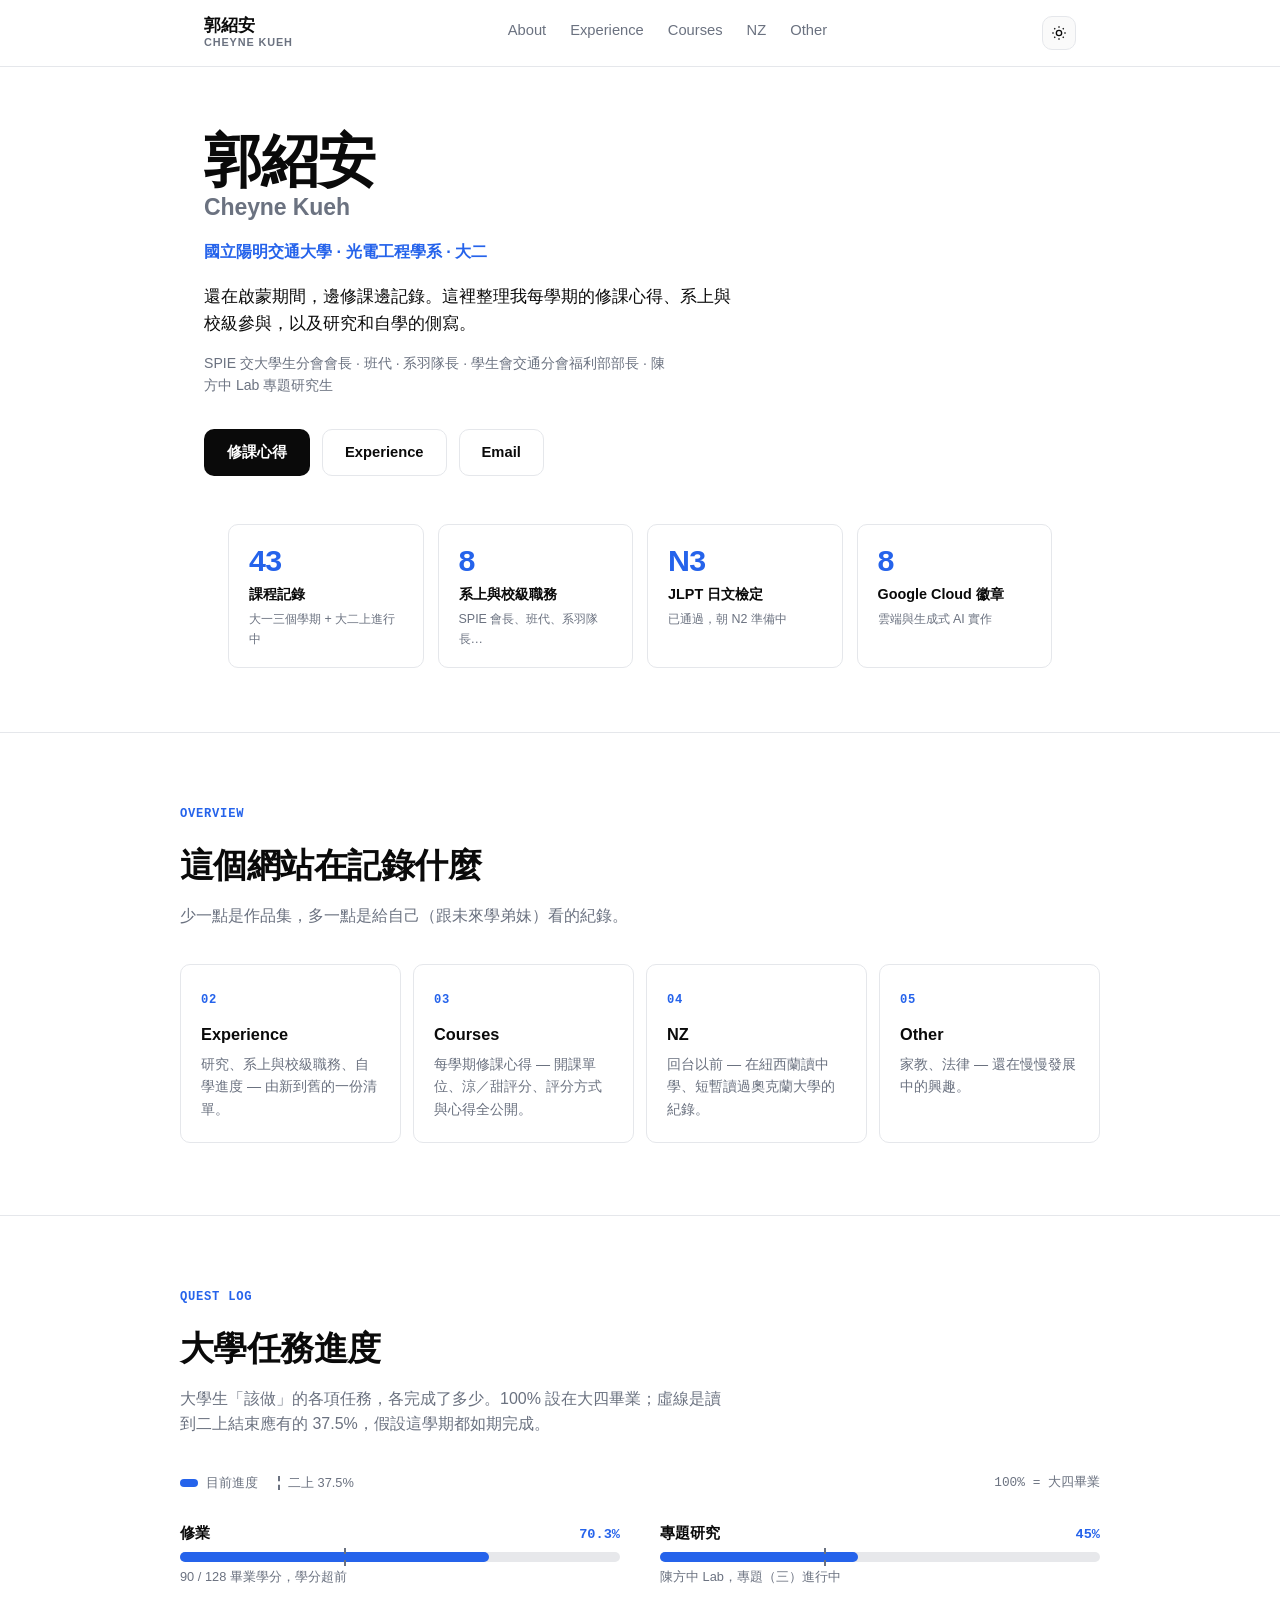
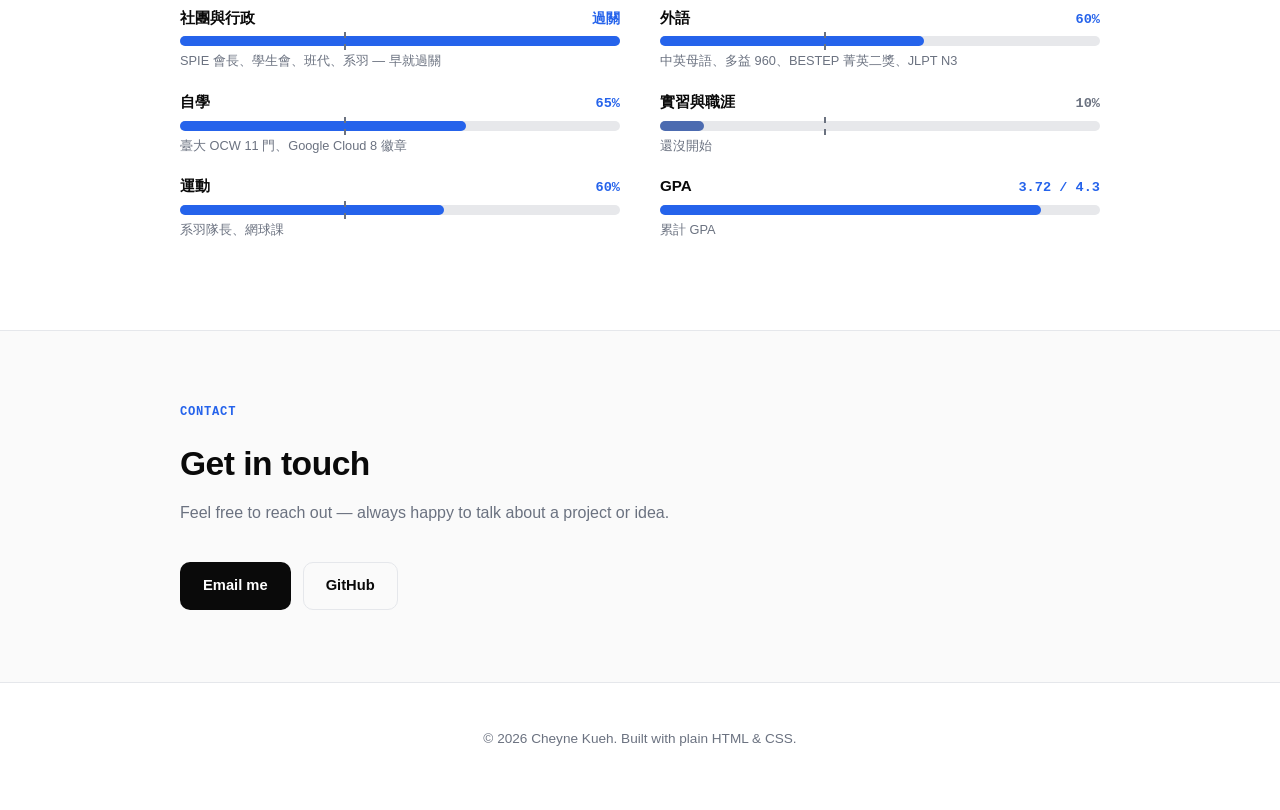
==== commit 07b2dfe8: "Restore the site to 6a18cdb (the version before the redesign) The redesign work continues locally on" ====
--- a/index.html
+++ b/index.html
@@ -1,181 +1,84 @@
 <!DOCTYPE html>
-<html lang="en" data-lang="en">
+<html lang="zh-Hant">
 <head>
 <meta charset="UTF-8">
 <meta name="viewport" content="width=device-width, initial-scale=1.0">
-<title>Cheyne Kueh 郭紹安 · Photonics, NYCU</title>
-<meta name="description" content="Cheyne Kueh (郭紹安), Photonics Engineering at NYCU. Perovskite solar-cell simulation and machine learning in Prof. Fang-Chung Chen's lab; President of the SPIE NYCU Student Chapter.">
-<meta property="og:title" content="Cheyne Kueh 郭紹安 · Photonics, NYCU">
-<meta property="og:description" content="Perovskite solar-cell simulation and machine learning in Prof. Fang-Chung Chen's lab. President, SPIE NYCU Student Chapter.">
-<meta property="og:type" content="website">
-<meta property="og:url" content="https://cheyneleokueh.github.io/">
-<meta property="og:image" content="https://cheyneleokueh.github.io/assets/img/og.jpg">
+<title>Cheyne Kueh</title>
+<meta name="description" content="Cheyne Kueh — NYCU 光電工程學系. 修課心得、系上與校級參與、研究與自學進度，每學期更新。">
 <link rel="icon" type="image/png" href="favicon.png">
 <link rel="apple-touch-icon" href="apple-touch-icon.png">
-<link rel="preload" href="assets/fonts/shippori-mincho-700-latin.woff2" as="font" type="font/woff2" crossorigin>
-<link rel="preload" href="assets/fonts/shippori-mincho-700-kanji.woff2" as="font" type="font/woff2" crossorigin>
-<link rel="preload" as="image" href="assets/img/hero-1200.webp" imagesrcset="assets/img/hero-800.webp 800w, assets/img/hero-1200.webp 1200w, assets/img/hero-2000.webp 2000w" imagesizes="100vw">
-<link rel="stylesheet" href="style.css?v=202611240">
-<script>try{var l=localStorage.getItem("lang");if(l==="zh"){document.documentElement.dataset.lang="zh";document.documentElement.lang="zh-Hant"}var t=localStorage.getItem("theme");if(t)document.documentElement.dataset.theme=t}catch(e){}try{if(!sessionStorage.getItem("seen")&&!navigator.webdriver&&!matchMedia("(prefers-reduced-motion: reduce)").matches)document.documentElement.classList.add("intro")}catch(e){}</script>
+<link rel="stylesheet" href="style.css?v=202611200125">
 </head>
-<body data-page="home">
+<body data-page="about">
 
-<a class="skip" href="#main"><span data-l="en">Skip to content</span><span data-l="zh">跳到內容</span></a>
 <div id="nav-mount"></div>
 
-<main id="main">
+<main id="top">
 
-  <section class="hero" aria-labelledby="heroName">
-    <img class="hero-photo" src="assets/img/hero-1200.webp" srcset="assets/img/hero-800.webp 800w, assets/img/hero-1200.webp 1200w, assets/img/hero-2000.webp 2000w" sizes="100vw" width="2000" height="1125" alt="Looking out from a balcony over parkland, fields and a town at golden hour" fetchpriority="high">
-    <div class="wrap hero-inner">
-      <p class="name-tate" lang="zh-Hant" aria-hidden="true"><span>郭</span><span>紹</span><span>安</span></p>
-      <div class="hero-copy">
-        <h1 id="heroName">Cheyne Kueh<span class="visually-hidden" lang="zh-Hant"> 郭紹安</span></h1>
-        <p class="lede">
-          <span data-l="en">Photonics student at NYCU. I simulate perovskite solar cells, and teach a neural network to read their J–V curves, in Prof. Fang-Chung Chen's lab.</span>
-          <span data-l="zh">陽明交大光電系學生。在陳方中教授實驗室模擬鈣鈦礦太陽能電池，並訓練神經網路讀懂它們的 J–V 曲線。</span>
-        </p>
-        <div class="actions">
-          <a class="btn btn-stamp" href="mailto:cheyneleokueh@gmail.com"><span data-l="en">Email me</span><span data-l="zh">寄信給我</span></a>
-          <a class="btn" href="assets/cv-cheyne-kueh.pdf" download><span data-l="en">CV (PDF)</span><span data-l="zh">履歷 PDF</span></a>
-          <a class="btn" href="https://github.com/cheyneleokueh" rel="noopener">GitHub</a>
-          <a class="btn" href="https://www.linkedin.com/in/cheyne-kueh-a5b60b255/" rel="noopener">LinkedIn</a>
-        </div>
-        <p class="hero-note">
-          <span data-l="en">President of the SPIE NYCU Student Chapter. Raised in Auckland; native English and 中文, with 日本語 at JLPT N3.</span>
-          <span data-l="zh">SPIE 交大學生分會會長。在奧克蘭長大；英文與中文為母語，日文 JLPT N3。</span>
-        </p>
+  <section class="hero">
+    <div class="hero-inner reveal">
+      <h1>郭紹安<span class="hero-name-en">Cheyne Kueh</span></h1>
+      <p class="hero-role">國立陽明交通大學 · 光電工程學系 · 大二</p>
+      <p class="hero-lead">還在啟蒙期間，邊修課邊記錄。這裡整理我每學期的修課心得、系上與校級參與，以及研究和自學的側寫。</p>
+      <p class="hero-affil">SPIE 交大學生分會會長 · 班代 · 系羽隊長 · 學生會交通分會福利部部長 · 陳方中 Lab 專題研究生</p>
+      <div class="hero-actions">
+        <a href="courses.html" class="btn btn-primary">修課心得</a>
+        <a href="experience.html" class="btn btn-ghost">Experience</a>
+        <a href="mailto:cheyneleokueh@gmail.com" class="btn btn-ghost">Email</a>
+      </div>
+    </div>
+
+    <div class="stat-grid reveal" id="heroStats"></div>
+  </section>
+
+  <section class="section">
+    <div class="section-inner">
+      <p class="eyebrow reveal">OVERVIEW</p>
+      <h2 class="reveal">這個網站在記錄什麼</h2>
+      <p class="section-sub reveal">少一點是作品集，多一點是給自己（跟未來學弟妹）看的紀錄。</p>
+
+      <div class="overview-grid">
+        <a href="experience.html" class="overview-card reveal">
+          <span class="overview-num">02</span>
+          <h3>Experience</h3>
+          <p>研究、系上與校級職務、自學進度 — 由新到舊的一份清單。</p>
+        </a>
+        <a href="courses.html" class="overview-card reveal">
+          <span class="overview-num">03</span>
+          <h3>Courses</h3>
+          <p>每學期修課心得 — 開課單位、涼／甜評分、評分方式與心得全公開。</p>
+        </a>
+        <a href="nz.html" class="overview-card reveal">
+          <span class="overview-num">04</span>
+          <h3>NZ</h3>
+          <p>回台以前 — 在紐西蘭讀中學、短暫讀過奧克蘭大學的紀錄。</p>
+        </a>
+        <a href="other.html" class="overview-card reveal">
+          <span class="overview-num">05</span>
+          <h3>Other</h3>
+          <p>家教、法律 — 還在慢慢發展中的興趣。</p>
+        </a>
       </div>
     </div>
   </section>
 
-  <section class="section highlights-section" id="highlights" aria-labelledby="h-highlights">
-    <div class="wrap">
-      <h2 id="h-highlights" class="visually-hidden"><span data-l="en">Highlights</span><span data-l="zh">重點摘要</span></h2>
-      <ul class="highlights">
-        <li><a href="research.html#twin"><strong data-count>5,000</strong><span><span data-l="en">simulated devices</span><span data-l="zh">顆模擬元件</span></span><small><span data-l="en">train the autoencoder that reads J–V curves</span><span data-l="zh">訓練讀取 J–V 曲線的 autoencoder</span></small></a></li>
-        <li><a href="#awards"><strong data-count>NT$1.04M</strong><span><span data-l="en">scholarship</span><span data-l="zh">獎學金</span></span><small><span data-l="en">Top Overseas Chinese Student Scholarship, 2025</span><span data-l="zh">頂尖僑生獎學金，2025</span></small></a></li>
-        <li><a href="experience.html#teaching"><strong data-count>80+</strong><span><span data-l="en">students taught</span><span data-l="zh">位學生</span></span><small><span data-l="en">English and maths, Auckland, two years</span><span data-l="zh">奧克蘭英文與數學，兩年</span></small></a></li>
-        <li><a href="#skills"><strong data-count>2</strong><span><span data-l="en">native languages</span><span data-l="zh">種母語</span></span><small><span data-l="en">English and 中文 at C2; 日本語 at JLPT N3</span><span data-l="zh">英文、中文 C2；日文 JLPT N3</span></small></a></li>
-      </ul>
+  <section class="section">
+    <div class="section-inner">
+      <p class="eyebrow reveal">QUEST LOG</p>
+      <h2 class="reveal">大學任務進度</h2>
+      <p class="section-sub reveal">大學生「該做」的各項任務，各完成了多少。100% 設在大四畢業；虛線是讀到二上結束應有的 37.5%，假設這學期都如期完成。</p>
+      <div class="quest-log reveal" id="questLog"></div>
     </div>
   </section>
 
-  <section class="section section-short" id="recent" aria-labelledby="h-recent">
-    <div class="wrap">
-      <header class="section-head">
-        <h2 id="h-recent"><span data-l="en">Recent</span><span data-l="zh">近況</span></h2>
-      </header>
-      <ol class="recent" data-todo="Confirm the month for each item, and add new ones at the top (newest first). Keep 3 to 5 items.">
-        <li><span class="recent-when"><span data-l="en">Spring 2026</span><span data-l="zh">2026 春</span></span><span><span data-l="en">Presented Shockley–Queisser limits under simulated underwater spectra at the Chen lab meeting.</span><span data-l="zh">於陳方中實驗室 meeting 報告水下模擬光譜的 Shockley–Queisser 極限。</span></span></li>
-        <li><span class="recent-when">2026</span><span><span data-l="en">Elected President of the SPIE NYCU Student Chapter.</span><span data-l="zh">當選 SPIE 交大學生分會會長。</span></span></li>
-        <li><span class="recent-when">2026</span><span><span data-l="en">Started a digital twin of a perovskite cell, Special Project III.</span><span data-l="zh">開始光電專題研究（三）：鈣鈦礦電池的數位分身。</span></span></li>
-        <li><span class="recent-when">2025</span><span><span data-l="en">Moved to NYCU Photonics on the Top Overseas Chinese Student Scholarship, and joined Prof. Chen's lab in the first semester.</span><span data-l="zh">獲頂尖僑生獎學金轉入陽明交大光電系，大一上加入陳方中教授實驗室。</span></span></li>
-      </ol>
-    </div>
-  </section>
-
-  <section class="section" id="about" aria-labelledby="h-about">
-    <div class="wrap">
-      <header class="section-head">
-        <h2 id="h-about"><span data-l="en">About</span><span data-l="zh">關於我</span></h2>
-      </header>
-      <div class="prose about">
-        <p><span data-l="en">I study Photonics Engineering at NYCU and have worked in Prof. Fang-Chung Chen's organic electronics lab since my first semester. My projects run from detailed-balance limits under underwater light to a digital twin of a perovskite solar cell: drift-diffusion simulation, then a neural network that reads device parameters back from a measured J–V curve.</span><span data-l="zh">我就讀陽明交大光電工程學系，大一上起在陳方中教授的有機電子實驗室做研究。專題從水下光譜的細緻平衡極限，做到鈣鈦礦太陽能電池的數位分身：先做 drift-diffusion 模擬，再用神經網路從量測 J–V 曲線反推元件參數。</span></p>
-        <p><span data-l="en">Outside the lab I lead the SPIE NYCU Student Chapter and serve as Welfare Minister in the Student Association. I grew up in Auckland, taught there for two years, and now tutor in Taiwan.</span><span data-l="zh">實驗室之外，我是 SPIE 交大學生分會會長，也擔任學生會福利部部長。我在奧克蘭長大，在那裡教了兩年書，現在在台灣當家教。</span></p>
-        <p><span data-l="en">Away from both, I read law (summer courses in civil and criminal law, and three courses at NYCU's Institute of Technology Law in fall 2026), swim, play badminton and ski, and hold a PADI Open Water Diver certificate. I played piano from age 4 to 15, then saxophone and taiko.</span><span data-l="zh">其他時間，我讀法律（暑修民法總則與刑法總則，2026 秋季修讀科技法律研究所三門課）、游泳、打羽球、滑雪，並有 PADI Open Water 潛水證照。4 至 15 歲學鋼琴，之後學薩克斯風與太鼓。</span></p>
-        <p class="more"><a href="research.html"><span data-l="en">Research, project by project</span><span data-l="zh">逐一看研究專題</span></a> &nbsp; <a href="experience.html"><span data-l="en">Leadership and teaching</span><span data-l="zh">領導與教學</span></a></p>
-      </div>
-    </div>
-  </section>
-
-  <section class="section" id="education" aria-labelledby="h-education">
-    <div class="wrap">
-      <header class="section-head">
-        <h2 id="h-education"><span data-l="en">Education</span><span data-l="zh">學歷</span></h2>
-      </header>
-        <ol class="rows">
-          <li class="row">
-            <div class="row-main">
-              <h3 class="row-title"><span data-l="en">BSc Photonics Engineering, National Yang Ming Chiao Tung University</span><span data-l="zh">國立陽明交通大學 光電工程學系</span></h3>
-              <p class="row-note"><span data-l="en">GPA 3.72 / 4.30 (first year, including summer session). Top Overseas Chinese Student Scholarship. Technology-law module and IMBA credit programme alongside the degree.</span><span data-l="zh">GPA 3.72 / 4.30（大一，含暑修）。獲頂尖僑生獎學金。同時修讀科技法律跨域學程與 IMBA 學分學程。</span></p>
-            </div>
-            <span class="row-when"><svg class="mark mark-sm" aria-hidden="true"><use href="assets/marks.svg#m-arc"/></svg>2025–</span>
-          </li>
-          <li class="row">
-            <div class="row-main">
-              <h3 class="row-title"><span data-l="en">Engineering, University of Auckland</span><span data-l="zh">奧克蘭大學 工程學院</span></h3>
-              <p class="row-note"><span data-l="en">One semester, then transferred to NYCU on the scholarship above.</span><span data-l="zh">就讀一學期後，獲上述獎學金轉回陽明交大。</span></p>
-            </div>
-            <span class="row-when">2025/03–2025/07</span>
-          </li>
-          <li class="row">
-            <div class="row-main">
-              <h3 class="row-title"><span data-l="en">Cambridge IGCSE and A-Level, ACG Sunderland, Auckland</span><span data-l="zh">劍橋 IGCSE 與 A-Level，ACG Sunderland（奧克蘭）</span></h3>
-              <p class="row-note"><span data-l="en">330 UCAS points; early offer into Engineering (Honours) at the University of Auckland.</span><span data-l="zh">UCAS 330 分；提前獲奧克蘭大學工程（榮譽）學位錄取。</span></p>
-            </div>
-            <span class="row-when">2019–2024</span>
-          </li>
-        </ol>
-    </div>
-  </section>
-
-  <section class="section" id="awards" aria-labelledby="h-awards">
-    <div class="wrap">
-      <header class="section-head">
-        <h2 id="h-awards"><span data-l="en">Awards and scholarships</span><span data-l="zh">獎項與獎學金</span></h2>
-      </header>
-        <ol class="rows">
-          <li class="row">
-            <div class="row-main"><h3 class="row-title"><span data-l="en">Top Overseas Chinese Student Scholarship, NYCU (NT$1.04M)</span><span data-l="zh">頂尖僑生獎學金，陽明交大（新台幣 104 萬元）</span></h3></div>
-            <span class="row-when">2025</span>
-          </li>
-          <li class="row">
-            <div class="row-main"><h3 class="row-title"><span data-l="en">NZ Chemistry Olympiad, silver certificate</span><span data-l="zh">紐西蘭化學奧林匹亞，銀牌證書</span></h3></div>
-            <span class="row-when">2018</span>
-          </li>
-        </ol>
-    </div>
-  </section>
-
-  <section class="section" id="skills" aria-labelledby="h-skills">
-    <div class="wrap">
-      <header class="section-head">
-        <h2 id="h-skills"><span data-l="en">Skills and languages</span><span data-l="zh">技能與語言</span></h2>
-      </header>
-      <div class="two-col skills-col">
-        <div>
-          <h3><span data-l="en">Skills</span><span data-l="zh">技能</span></h3>
-          <dl class="skills">
-      <div><dt><span data-l="en">Simulation &amp; analysis</span><span data-l="zh">模擬與分析</span></dt><dd>OghmaNano (drift-diffusion), MATLAB, LTspice</dd></div>
-      <div><dt><span data-l="en">Programming</span><span data-l="zh">程式</span></dt><dd>Python, C++, Java, R, SQL, JavaScript, HTML/CSS</dd></div>
-      <div><dt><span data-l="en">AI &amp; cloud</span><span data-l="zh">AI 與雲端</span></dt><dd><span data-l="en">Google Cloud Skills Boost, 8 badges: Vertex AI, Gemini API, BigQuery ML, multimodal RAG and others</span><span data-l="zh">Google Cloud Skills Boost 8 個徽章：Vertex AI、Gemini API、BigQuery ML、Multimodal RAG 等</span></dd></div>
-      <div><dt><span data-l="en">Visual &amp; media</span><span data-l="zh">視覺與媒體</span></dt><dd>Blender, Unreal Engine, Adobe Premiere, After Effects, Photoshop, Illustrator, Lightroom, Audition</dd></div>
-      <div><dt><span data-l="en">Interpretation</span><span data-l="zh">口譯</span></dt><dd><span data-l="en">Live English–Chinese interpretation and translation</span><span data-l="zh">中英即時口譯與翻譯</span></dd></div>
-          </dl>
-        </div>
-        <div>
-          <h3><span data-l="en">Languages</span><span data-l="zh">語言</span></h3>
-          <dl class="facts">
-            <div><dt><span class="level">C2</span>English</dt><dd><span data-l="en">Native. TOEIC 960; BESTEP Elite Award, 2nd prize.</span><span data-l="zh">母語。多益 960；BESTEP 菁英二獎。</span></dd></div>
-            <div><dt><span class="level">C2</span>中文</dt><dd><span data-l="en">Native, Traditional Chinese.</span><span data-l="zh">母語，繁體中文。</span></dd></div>
-            <div><dt><span class="level">N3</span>日本語</dt><dd><span data-l="en">JLPT N3, working towards N2 for an exchange in Japan.</span><span data-l="zh">JLPT N3，為赴日交換準備 N2。</span></dd></div>
-          </dl>
-        </div>
-      </div>
-    </div>
-  </section>
-
-  <section class="section close" id="contact" aria-labelledby="h-contact">
-    <div class="wrap">
-      <h2 id="h-contact"><span data-l="en">Contact</span><span data-l="zh">聯絡</span></h2>
-      <p><span data-l="en">For research, internships or SPIE chapter matters, email is fastest. The CV is a two-page PDF.</span><span data-l="zh">研究、實習或 SPIE 分會的事，寄信最快。履歷為兩頁 PDF。</span></p>
-      <p class="seeking" data-todo="Say what you are looking for and when: e.g. a summer research internship (which year), the Japan exchange, the five-year master's."><span data-l="en">Currently: undergraduate research in Prof. Chen's lab, and open to conversations about photonics research.</span><span data-l="zh">目前：在陳方中教授實驗室做大學部研究，歡迎聊光電相關研究。</span></p>
-      <div class="actions">
-        <a class="btn btn-stamp" href="mailto:cheyneleokueh@gmail.com">cheyneleokueh@gmail.com</a>
-        <a class="btn" href="assets/cv-cheyne-kueh.pdf" download><span data-l="en">CV (PDF)</span><span data-l="zh">履歷 PDF</span></a>
-        <a class="btn" href="https://www.linkedin.com/in/cheyne-kueh-a5b60b255/" rel="noopener">LinkedIn</a>
-        <a class="btn" href="https://github.com/cheyneleokueh" rel="noopener">GitHub</a>
+  <section class="section section-alt">
+    <div class="section-inner contact-inner">
+      <p class="eyebrow reveal">CONTACT</p>
+      <h2 class="reveal">Get in touch</h2>
+      <p class="section-sub reveal">Feel free to reach out — always happy to talk about a project or idea.</p>
+      <div class="contact-links reveal">
+        <a href="mailto:cheyneleokueh@gmail.com" class="btn btn-primary">Email me</a>
+        <a href="https://github.com/cheyneleokueh" target="_blank" rel="noopener" class="btn btn-ghost">GitHub</a>
       </div>
     </div>
   </section>
@@ -184,7 +87,8 @@
 
 <div id="footer-mount"></div>
 
-<script src="partials.js?v=202611240"></script>
-<script src="script.js?v=202611240"></script>
+<script src="data.js?v=202611200125"></script>
+<script src="partials.js?v=202611200125"></script>
+<script src="script.js?v=202611200125"></script>
 </body>
 </html>
--- a/style.css
+++ b/style.css
@@ -1,519 +1,926 @@
-/* Genkō yōshi: the site is a sheet of manuscript paper, its record marked in a teacher's pen.
-   Palette and type from the 本陣 commander study: indigo, cream and gold, Shippori Mincho with Source Sans 3.
-   Light theme is the cream sheet; dark theme is indigo night. Tokens first. */
-
-@font-face { font-family: "Shippori Mincho"; font-weight: 700; font-display: swap; src: url("assets/fonts/shippori-mincho-700-latin.woff2") format("woff2"); unicode-range: U+0000-00FF, U+0131, U+0152-0153, U+02BB-02BC, U+02C6, U+02DA, U+02DC, U+0304, U+0308, U+0329, U+2000-206F, U+20AC, U+2122, U+2191, U+2193, U+2212, U+2215, U+FEFF, U+FFFD; }
-@font-face { font-family: "Shippori Mincho"; font-weight: 700; font-display: swap; src: url("assets/fonts/shippori-mincho-700-latin-ext.woff2") format("woff2"); unicode-range: U+0100-02BA, U+02BD-02C5, U+02C7-02CC, U+02CE-02D7, U+02DD-02FF, U+1D00-1DBF, U+1E00-1E9F, U+1EF2-1EFF, U+2020, U+20A0-20AB, U+20AD-20C4, U+2113, U+2C60-2C7F, U+A720-A7FF; }
-/* 郭紹安 and the status kanji only, cut from Shippori Mincho 700 */
-@font-face { font-family: "Shippori Kanji"; font-weight: 700; font-display: block; src: url("assets/fonts/shippori-mincho-700-kanji.woff2") format("woff2"); }
-@font-face { font-family: "Source Serif 4"; font-weight: 600; font-display: swap; src: url("assets/fonts/source-serif-4-600-latin.woff2") format("woff2"); unicode-range: U+0000-00FF, U+0131, U+0152-0153, U+02BB-02BC, U+02C6, U+02DA, U+02DC, U+0304, U+0308, U+0329, U+2000-206F, U+20AC, U+2122, U+2191, U+2193, U+2212, U+2215, U+FEFF, U+FFFD; }
-@font-face { font-family: "Source Serif 4"; font-weight: 600; font-display: swap; src: url("assets/fonts/source-serif-4-600-latin-ext.woff2") format("woff2"); unicode-range: U+0100-02BA, U+02BD-02C5, U+02C7-02CC, U+02CE-02D7, U+02DD-02FF, U+1D00-1DBF, U+1E00-1E9F, U+1EF2-1EFF, U+2020, U+20A0-20AB, U+20AD-20C4, U+2113, U+2C60-2C7F, U+A720-A7FF; }
-@font-face { font-family: "Source Sans 3"; font-weight: 200 900; font-display: swap; src: url("assets/fonts/source-sans-3-latin.woff2") format("woff2"); unicode-range: U+0000-00FF, U+0131, U+0152-0153, U+02BB-02BC, U+02C6, U+02DA, U+02DC, U+0304, U+0308, U+0329, U+2000-206F, U+20AC, U+2122, U+2191, U+2193, U+2212, U+2215, U+FEFF, U+FFFD; }
-@font-face { font-family: "Source Sans 3"; font-weight: 200 900; font-display: swap; src: url("assets/fonts/source-sans-3-latin-ext.woff2") format("woff2"); unicode-range: U+0100-02BA, U+02BD-02C5, U+02C7-02CC, U+02CE-02D7, U+02DD-02FF, U+1D00-1DBF, U+1E00-1E9F, U+1EF2-1EFF, U+2020, U+20A0-20AB, U+20AD-20C4, U+2113, U+2C60-2C7F, U+A720-A7FF; }
-
 :root {
-  color-scheme: light;
-    --paper: #f2efe8;
-    --paper-2: #e8e3d8;
-    --rule: #d6cfc0;
-    --rule-strong: #9c927e;
-    --ink: #1b1d22;
-    --ink-2: #4a4c52;
-    --pencil: #5d5f66;
-    --pen: #8a6a1f;
-    --stamp: #1e2b45;
-    --on-stamp: #f2efe8;
-
-  --font-display: "Shippori Mincho", "Noto Serif TC", "PMingLiU", serif;
-  --font-name: "Shippori Kanji", "Shippori Mincho", "Noto Serif TC", serif;
-  --font-body: "Source Sans 3", "Noto Sans TC", "PingFang TC", "Microsoft JhengHei", system-ui, sans-serif;
-  --font-zh: "Noto Sans TC", "PingFang TC", "Microsoft JhengHei", sans-serif;
-
-  --step--1: .875rem;
-  --step-0: 1.0625rem;
-  --step-1: 1.25rem;
-  --step-2: 1.6rem;
-  --step-3: clamp(1.9rem, 1.4rem + 1.6vw, 2.5rem);
-  --step-4: clamp(3rem, 1.6rem + 5.2vw, 5.75rem);
-
-  --cell: clamp(4rem, 2.6rem + 4.6vw, 7rem);   /* a hero manuscript cell */
-  --wrap: 70rem;
-  --gutter: clamp(1rem, 4vw, 2.5rem);
-  --section: clamp(4rem, 3rem + 4vw, 6.5rem);
-  --ease: cubic-bezier(.2, .7, .2, 1);
+  --bg: #ffffff;
+  --bg-alt: #fafafa;
+  --card: #ffffff;
+  --text: #0a0a0a;
+  --text-muted: #6b7280;
+  --border: #e5e7eb;
+  --accent: #2563eb;
+  --accent-text: #ffffff;
+  --radius: 10px;
+  --max-width: 920px;
+  --mono: ui-monospace, "SF Mono", "Cascadia Code", Consolas, monospace;
+  --sans: -apple-system, BlinkMacSystemFont, "Segoe UI", Inter, Roboto, Helvetica, Arial, sans-serif;
+}
+
+:root[data-theme="dark"] {
+  --bg: #0a0a0a;
+  --bg-alt: #111113;
+  --card: #141416;
+  --text: #f5f5f5;
+  --text-muted: #9a9aa4;
+  --border: #27272a;
+  --accent: #5b9dff;
+  --accent-text: #0a0a0a;
 }
 
 @media (prefers-color-scheme: dark) {
-  :root:not([data-theme="light"]):not([data-theme="plain"]) {
-    color-scheme: dark;
-      --paper: #121a2b;
-      --paper-2: #18223a;
-      --rule: #2a3550;
-      --rule-strong: #4a5878;
-      --ink: #ece8df;
-      --ink-2: #c3c6cf;
-      --pencil: #a3a8b4;
-      --pen: #d9b45e;
-      --stamp: #d9b45e;
-      --on-stamp: #17130a;
+  :root:not([data-theme="light"]) {
+    --bg: #0a0a0a;
+    --bg-alt: #111113;
+    --card: #141416;
+    --text: #f5f5f5;
+    --text-muted: #9a9aa4;
+    --border: #27272a;
+    --accent: #5b9dff;
+    --accent-text: #0a0a0a;
   }
 }
-:root[data-theme="dark"] {
-  color-scheme: dark;
-    --paper: #121a2b;
-    --paper-2: #18223a;
-    --rule: #2a3550;
-    --rule-strong: #4a5878;
-    --ink: #ece8df;
-    --ink-2: #c3c6cf;
-    --pencil: #a3a8b4;
-    --pen: #d9b45e;
-    --stamp: #d9b45e;
-    --on-stamp: #17130a;
-}
-
-/* ---------- base ---------- */
-
-*, *::before, *::after { box-sizing: border-box; }
-html, body { overflow-x: clip; }
-html { -webkit-text-size-adjust: 100%; scroll-padding-top: 5rem; }
-@media (prefers-reduced-motion: no-preference) { html { scroll-behavior: smooth; } }
+
+* { box-sizing: border-box; }
+
+html { scroll-behavior: smooth; }
+
 body {
   margin: 0;
-  background: var(--paper);
-  color: var(--ink);
-  font: 400 var(--step-0)/1.75 var(--font-body);
-  scrollbar-color: var(--rule-strong) var(--paper);
-}
-:lang(zh-Hant) body, [data-l="zh"], [lang="zh-Hant"] { font-family: var(--font-zh); }
-::selection { background: color-mix(in srgb, var(--pen) 24%, transparent); color: var(--ink); }
-:root { caret-color: var(--pen); }
-
-h1, h2, h3 { margin: 0; font-weight: 700; line-height: 1.2; text-wrap: balance; overflow-wrap: break-word; min-width: 0; }
-h1, h2 { font-family: var(--font-display); }
-h3 { font-size: var(--step-1); font-family: var(--font-body); font-weight: 700; }
-p, ul, ol, dl { margin: 0; }
-p { text-wrap: pretty; }
-img, svg { display: block; max-width: 100%; }
-
-a { color: inherit; text-decoration: underline; text-decoration-color: var(--rule-strong); text-decoration-thickness: 1px; text-underline-offset: .22em; }
-a:hover { text-decoration-color: var(--pen); text-decoration-thickness: 2px; }
-:focus-visible { outline: 2px solid var(--pen); outline-offset: 3px; border-radius: 2px; }
-
-html:not([data-lang="zh"]) [data-l="zh"] { display: none; }
-html[data-lang="zh"] [data-l="en"] { display: none; }
-
-.visually-hidden { position: absolute !important; width: 1px; height: 1px; overflow: hidden; clip: rect(0 0 0 0); white-space: nowrap; }
-.skip { position: absolute; left: 1rem; top: -4rem; z-index: 20; background: var(--ink); color: var(--paper); padding: .6rem 1rem; border-radius: 2px; }
-.skip:focus { top: 1rem; }
-
-.wrap { width: min(100% - 2 * var(--gutter), var(--wrap)); margin-inline: auto; }
-
-/* ---------- nav ---------- */
-
-.nav { position: sticky; top: 0; z-index: 10; background: var(--paper); border-bottom: 1px solid var(--rule); }
-.nav-inner { display: flex; align-items: center; gap: 1.5rem; min-height: 4rem; }
-.nav-brand { white-space: nowrap; display: flex; align-items: baseline; gap: .55rem; text-decoration: none; margin-right: auto; }
-.nav-brand-en { font: 700 1.2rem/1 var(--font-display); }
-.nav-brand-zh { font: 700 1rem/1 var(--font-name); color: var(--ink-2); }
-.nav-links { display: flex; gap: 1.4rem; }
-.nav-links a { white-space: nowrap; text-decoration: none; font-weight: 700; padding-block: .4rem; border-bottom: 2px solid transparent; }
-.nav-links a:hover { border-bottom-color: var(--rule-strong); }
-.nav-links a[aria-current="page"] { border-bottom-color: var(--pen); }
-.nav-tools { display: flex; gap: .5rem; }
-.nav-tool { white-space: nowrap;
-  min-width: 2.75rem; height: 2.75rem; padding: 0 .7rem;
-  display: inline-grid; place-items: center;
-  font: 700 .95rem/1 var(--font-body); color: var(--ink);
-  background: transparent; border: 1.5px solid var(--rule-strong); border-radius: 2px; cursor: pointer;
-  transition: background-color .2s var(--ease), border-color .2s var(--ease);
-}
-.nav-tool:hover { background: var(--paper-2); border-color: var(--ink); }
-.nav-tool svg { width: 1.15rem; height: 1.15rem; }
-.theme-switch { display: inline-flex; border: 1.5px solid var(--rule-strong); border-radius: 2px; }
-.theme-switch button {
-  min-width: 2.6rem; height: calc(2.75rem - 3px); padding: 0 .6rem; display: inline-grid; place-items: center;
-  font: 700 .9rem/1 var(--font-body); color: var(--ink-2); background: transparent; border: 0; cursor: pointer;
-  transition: background-color .2s var(--ease), color .2s var(--ease);
-}
-.theme-switch button + button { border-left: 1px solid var(--rule); }
-.theme-switch button:hover { background: var(--paper-2); color: var(--ink); }
-.theme-switch button[aria-pressed="true"] { background: var(--ink); color: var(--paper); }
-.theme-switch svg { width: 1.1rem; height: 1.1rem; }
-
-/* ---------- buttons: hanko stamps ---------- */
-
-.actions { display: flex; flex-wrap: wrap; gap: .75rem; }
+  background: var(--bg);
+  color: var(--text);
+  font-family: var(--sans);
+  line-height: 1.6;
+  -webkit-font-smoothing: antialiased;
+  transition: background 0.2s ease, color 0.2s ease;
+}
+
+a { color: inherit; }
+
+/* Nav */
+.nav {
+  position: sticky;
+  top: 0;
+  z-index: 10;
+  background: color-mix(in srgb, var(--bg) 88%, transparent);
+  backdrop-filter: blur(10px);
+  border-bottom: 1px solid var(--border);
+}
+
+.nav-inner {
+  max-width: var(--max-width);
+  margin: 0 auto;
+  padding: 16px 24px;
+  display: flex;
+  align-items: flex-start;
+  justify-content: space-between;
+  gap: 20px;
+  flex-wrap: wrap;
+}
+
+.nav-brand {
+  text-decoration: none;
+  display: flex;
+  flex-direction: column;
+  line-height: 1.2;
+}
+
+.nav-brand-zh {
+  font-weight: 800;
+  font-size: 1.05rem;
+  letter-spacing: -0.01em;
+}
+
+.nav-brand-en {
+  font-size: 0.68rem;
+  font-weight: 600;
+  letter-spacing: 0.08em;
+  color: var(--text-muted);
+}
+
+.nav-links {
+  display: flex;
+  gap: 24px;
+  padding-top: 3px;
+  flex-wrap: wrap;
+}
+
+.nav-links a {
+  text-decoration: none;
+  color: var(--text-muted);
+  font-size: 0.92rem;
+  font-weight: 500;
+  transition: color 0.15s ease;
+}
+
+.nav-links a:hover { color: var(--text); }
+
+.theme-toggle {
+  border: 1px solid var(--border);
+  background: var(--bg-alt);
+  color: var(--text);
+  width: 34px;
+  height: 34px;
+  border-radius: var(--radius);
+  display: flex;
+  align-items: center;
+  justify-content: center;
+  cursor: pointer;
+}
+
+.theme-toggle svg { width: 16px; height: 16px; }
+.theme-toggle .icon-moon { display: none; }
+:root[data-theme="dark"] .theme-toggle .icon-sun { display: none; }
+:root[data-theme="dark"] .theme-toggle .icon-moon { display: block; }
+
+/* Hero */
+.hero {
+  max-width: var(--max-width);
+  margin: 0 auto;
+  padding: 64px 24px 0;
+}
+
+.hero h1 {
+  font-size: clamp(2.4rem, 6vw, 3.6rem);
+  font-weight: 800;
+  line-height: 1.05;
+  letter-spacing: -0.02em;
+  margin: 0 0 6px;
+  text-wrap: balance;
+}
+
+.hero-name-en {
+  display: block;
+  font-size: 0.4em;
+  font-weight: 600;
+  color: var(--text-muted);
+  letter-spacing: -0.005em;
+  margin-top: 4px;
+}
+
+.hero-role {
+  font-size: 1.02rem;
+  font-weight: 600;
+  color: var(--accent);
+  margin: 18px 0 20px;
+}
+
+.hero-lead {
+  font-size: 1.05rem;
+  color: var(--text);
+  max-width: 58ch;
+  margin: 0 0 14px;
+}
+
+.hero-affil {
+  font-size: 0.88rem;
+  color: var(--text-muted);
+  max-width: 60ch;
+  margin: 0 0 32px;
+}
+
+.hero-actions {
+  display: flex;
+  gap: 12px;
+  flex-wrap: wrap;
+  margin-bottom: 48px;
+}
+
+/* Buttons */
 .btn {
-  display: inline-flex; align-items: center; gap: .5rem; min-height: 3rem; padding: .7rem 1.25rem;
-  font: 700 1rem/1.2 var(--font-body); color: var(--ink); text-decoration: none;
-  background: transparent; border: 1.5px solid var(--ink); border-radius: 2px;
-  transition: background-color .2s var(--ease), transform .2s var(--ease);
-}
-.btn:hover { background: var(--paper-2); }
-.btn:active { transform: translateY(1px) scale(.98); }
-.btn-stamp { background: var(--stamp); border-color: var(--stamp); color: var(--on-stamp); }
-.btn-stamp:hover { background: color-mix(in srgb, var(--stamp) 86%, var(--ink)); }
-
-/* ---------- hero: a photograph as the title page, the name in manuscript cells ---------- */
-
-.hero { position: relative; isolation: isolate; min-height: min(88vh, 52rem); display: grid; align-items: center; border-bottom: 3px double var(--rule-strong); }
-.hero-photo { position: absolute; inset: 0; width: 100%; height: 100%; object-fit: cover; object-position: 72% 45%; z-index: -2; }
-.hero::before {
-  content: ""; position: absolute; inset: 0; z-index: -1; pointer-events: none;
-  background: linear-gradient(90deg, var(--paper) 0 30%, color-mix(in srgb, var(--paper) 86%, transparent) 46%, transparent 72%);
-}
-.hero-inner { position: relative; display: grid; grid-template-columns: auto minmax(0, 1fr); gap: clamp(1.5rem, 1rem + 3vw, 3.5rem); align-items: center; padding-block: 4rem; }
-
-.name-tate { display: flex; flex-direction: column; font: 700 calc(var(--cell) * .7)/1 var(--font-name); }
-.name-tate span {
-  width: var(--cell); height: var(--cell); display: grid; place-items: center;
-  background: color-mix(in srgb, var(--paper) 82%, transparent); border: 2px solid var(--rule-strong);
-}
-.name-tate span + span { border-top: 0; }
-
-.hero-copy { display: grid; gap: 1.5rem; max-width: 34rem; }
-.hero h1 { font-size: var(--step-4); letter-spacing: -.01em; line-height: 1.02; }
-.lede { font-size: var(--step-1); line-height: 1.6; max-width: 34ch; }
-.hero-note { color: var(--ink-2); max-width: 44ch; }
-
-/* ---------- sections ---------- */
-
-.section { padding-block: var(--section); }
-.section + .section { border-top: 1px solid var(--rule); }
-.section-head { display: grid; gap: .75rem; margin-bottom: clamp(2rem, 1.5rem + 2vw, 3rem); max-width: 46rem; }
-.section-head h2, .page-head h1 { font-size: var(--step-3); }
-.section-head p { color: var(--ink-2); }
-.more { margin-top: 2rem; font-weight: 700; }
-
-/* red-pen marks */
-.mark { width: 3.25rem; height: 3.25rem; flex: none; fill: none; stroke: var(--pen); stroke-width: 2.6; stroke-linecap: round; stroke-linejoin: round; }
-.mark-plan { stroke: var(--pencil); stroke-dasharray: 3 3.6; stroke-width: 2; }
-.mark-sm { width: 1.6rem; height: 1.6rem; stroke-width: 3.2; }
-.pen .mark:not(.mark-plan) { stroke-dasharray: 1; stroke-dashoffset: 1; }
-.pen .mark.is-drawn:not(.mark-plan) { stroke-dashoffset: 0; transition: stroke-dashoffset 1.1s var(--ease); }
-
-/* the marked record: research items */
-.record { list-style: none; padding: 0; display: grid; gap: 2.25rem; }
-.record-item { display: grid; grid-template-columns: 3.25rem minmax(0, 1fr); gap: 1.25rem; }
-.record-item h3 { font-size: var(--step-1); }
-.record-when { color: var(--pencil); font-size: var(--step--1); margin-top: .2rem; }
-.record-item p + p { margin-top: .5rem; }
-.record-item .record-body > p:not(.record-when) { max-width: 66ch; }
-
-.key { display: flex; flex-wrap: wrap; gap: .5rem 1.4rem; margin-top: 2.75rem; padding-top: 1.25rem; border-top: 1px dashed var(--rule-strong); color: var(--ink-2); font-size: var(--step--1); }
-.key span { display: inline-flex; align-items: center; gap: .45rem; }
-
-/* leadership */
-.lead-grid { display: grid; grid-template-columns: minmax(0, 1.15fr) minmax(0, 1fr); gap: clamp(2rem, 1rem + 4vw, 4.5rem); align-items: start; }
-.feature { display: grid; gap: .8rem; }
-.feature h3 { font: 600 var(--step-2)/1.25 var(--font-display); }
-.feature p { max-width: 52ch; }
-.roles { list-style: none; padding: 0; border-top: 1px solid var(--rule); }
-.roles li { display: grid; grid-template-columns: minmax(0, 1fr) auto; gap: 1rem; padding-block: .85rem; border-bottom: 1px solid var(--rule); }
-.roles span:last-child { color: var(--pencil); font-variant-numeric: tabular-nums; }
-.roles small { display: block; color: var(--ink-2); font-size: var(--step--1); }
-
-/* education and languages */
-.two-col { display: grid; grid-template-columns: repeat(2, minmax(0, 1fr)); gap: clamp(2rem, 1rem + 4vw, 4.5rem); }
-.two-col h3 { font: 600 var(--step-2)/1.25 var(--font-display); margin-bottom: 1rem; }
-.facts { display: grid; gap: 1.1rem; }
-.facts div { display: grid; gap: .15rem; }
-.facts dt { font-weight: 700; }
-.facts dd { margin: 0; color: var(--ink-2); }
-.level { display: inline-grid; place-items: center; min-width: 2.4rem; height: 1.7rem; margin-right: .5rem; padding: 0 .35rem; border: 1.5px solid var(--ink); border-radius: 2px; font-weight: 700; font-size: .9rem; color: var(--ink); }
-
-.prose { max-width: 62ch; display: grid; gap: 1rem; }
-
-/* contact close */
-.close { background: var(--paper-2); }
-.close h2 { font-size: var(--step-3); }
-.close .wrap { display: grid; gap: 1.25rem; justify-items: start; }
-.close p { max-width: 52ch; color: var(--ink-2); }
-
-/* ---------- inner pages ---------- */
-
-.page-head { padding-block: clamp(3rem, 2rem + 4vw, 5rem) 0; display: grid; gap: 1rem; max-width: 48rem; }
-.page-head p { color: var(--ink-2); font-size: var(--step-1); line-height: 1.6; }
-
-/* research page */
-.project { display: grid; grid-template-columns: 3.25rem minmax(0, 1fr); gap: 1.25rem; padding-block: 2.75rem; border-top: 1px solid var(--rule); }
-.project h2 { font-size: var(--step-2); }
-.project-body { display: grid; gap: 1rem; max-width: 46rem; }
-.project-body dl { display: grid; grid-template-columns: max-content minmax(0, 1fr); gap: .5rem 1.25rem; }
-.project-body dt { font-weight: 700; }
-.project-body dd { margin: 0; }
-.figure { margin: .5rem 0 0; display: grid; gap: .6rem; }
-.figure svg { width: 100%; height: auto; border: 1px solid var(--rule); background: var(--paper); }
-.figure figcaption { color: var(--ink-2); font-size: var(--step--1); max-width: 60ch; }
-.fig-axis { stroke: var(--ink); stroke-width: 1.2; fill: none; }
-.fig-grid { stroke: var(--rule); stroke-width: 1; }
-.fig-curve { stroke: var(--ink); stroke-width: 2.4; fill: none; stroke-linejoin: round; }
-.fig-text { fill: var(--ink-2); font: 12px var(--font-body); }
-.fig-note { fill: var(--pen); font: 600 15px var(--font-display); }
-.fig-pen { stroke: var(--pen); stroke-width: 2.2; fill: none; stroke-linecap: round; }
-
-/* CV page */
-.cv-section { padding-block: 2.5rem; border-top: 1px solid var(--rule); }
-.cv-section > h2 { font-size: var(--step-2); margin-bottom: 1.25rem; }
-.rows { list-style: none; padding: 0; }
-.row { display: grid; grid-template-columns: minmax(0, 1fr) auto; gap: .25rem 1rem; padding-block: .95rem; border-bottom: 1px solid var(--rule); }
-.row-main { display: grid; gap: .25rem; }
-.row-title { font-size: var(--step-0); font-weight: 700; }
-.row-org { color: var(--ink-2); }
-.row-when { color: var(--pencil); font-size: var(--step--1); white-space: nowrap; display: inline-flex; align-items: center; gap: .4rem; line-height: 1.9; }
-.row-notes { padding-left: 1.1rem; color: var(--ink-2); }
-.row-notes li + li { margin-top: .2rem; }
-.row .mark-sm { width: 1.35rem; height: 1.35rem; }
-
-
-/* ---------- course reviews (中文, for juniors) ---------- */
-
-.section-top { padding-top: clamp(3rem, 2rem + 4vw, 5rem); }
-.section-inner { width: min(100% - 2 * var(--gutter), var(--wrap)); margin-inline: auto; }
-.section-sub { color: var(--ink-2); margin: 1rem 0 2.5rem; max-width: 60ch; }
-.quest-section { display: grid; gap: .75rem; margin-bottom: 3rem; padding: 1.5rem; border: 1px solid var(--rule-strong); border-radius: 2px; }
-.quest-section h2 { font-size: var(--step-2); }
-.quest-legend { display: flex; flex-wrap: wrap; gap: .4rem 1.25rem; color: var(--ink-2); font-size: var(--step--1); }
-.quest-legend span { display: inline-flex; align-items: center; gap: .4rem; }
-.legend-fill { width: 1.1rem; height: .6rem; background: var(--ink); }
-.legend-baseline { width: 1.1rem; border-top: 2px dashed var(--pen); }
-.quest-legend-end { margin-left: auto; }
-.quest-grid { display: grid; grid-template-columns: repeat(2, minmax(0, 1fr)); gap: 1.25rem 2rem; margin-top: .5rem; }
-.quest-head { display: flex; justify-content: space-between; gap: 1rem; font-weight: 700; }
-.quest-value { font-variant-numeric: tabular-nums; }
-.quest-track { position: relative; height: .7rem; border: 1px solid var(--rule-strong); margin-block: .35rem; }
-.quest-fill { height: 100%; background: var(--ink); }
-.quest-row.is-done .quest-fill { background: var(--pen); }
-.quest-baseline { position: absolute; top: -.35rem; bottom: -.35rem; border-left: 2px dashed var(--pen); }
-.quest-note { color: var(--ink-2); font-size: var(--step--1); }
-.term-tabs { display: flex; flex-wrap: wrap; gap: .5rem; margin-bottom: 1.5rem; }
-.term-tab { padding: .6rem 1rem; font: 700 .95rem/1.3 var(--font-zh); color: var(--ink); background: transparent; border: 1.5px solid var(--rule-strong); border-radius: 2px; cursor: pointer; }
-.term-tab:hover { border-color: var(--ink); }
-.term-tab[aria-selected="true"] { border-color: var(--pen); box-shadow: inset 0 -3px 0 var(--pen); }
-.term-period { color: var(--pencil); margin-bottom: 1rem; }
-.course-grid { display: grid; grid-template-columns: repeat(2, minmax(0, 1fr)); gap: 1rem; }
-.course-card { border: 1px solid var(--rule-strong); border-radius: 2px; background: var(--paper); }
-.course-card summary { list-style: none; cursor: pointer; padding: 1.1rem 1.25rem; display: grid; gap: .45rem; }
+  display: inline-flex;
+  align-items: center;
+  padding: 11px 22px;
+  border-radius: var(--radius);
+  font-size: 0.92rem;
+  font-weight: 600;
+  text-decoration: none;
+  border: 1px solid transparent;
+  transition: transform 0.15s ease, opacity 0.15s ease, background 0.15s ease;
+}
+
+.btn:hover { transform: translateY(-1px); }
+
+.btn-primary {
+  background: var(--text);
+  color: var(--bg);
+}
+
+.btn-primary:hover { opacity: 0.85; }
+
+.btn-ghost {
+  background: transparent;
+  border-color: var(--border);
+  color: var(--text);
+}
+
+.btn-ghost:hover { background: var(--bg-alt); }
+
+/* Stat grid (hero) */
+.stat-grid {
+  max-width: var(--max-width);
+  margin: 0 auto;
+  padding: 0 24px 64px;
+  display: grid;
+  grid-template-columns: repeat(auto-fit, minmax(160px, 1fr));
+  gap: 14px;
+}
+
+.stat-tile {
+  background: var(--card);
+  border: 1px solid var(--border);
+  border-radius: var(--radius);
+  padding: 20px 20px 18px;
+}
+
+.stat-tile .value {
+  display: block;
+  font-size: 1.9rem;
+  font-weight: 800;
+  color: var(--accent);
+  font-variant-numeric: tabular-nums;
+  letter-spacing: -0.02em;
+  line-height: 1;
+  margin-bottom: 8px;
+}
+
+.stat-tile .label {
+  font-size: 0.9rem;
+  font-weight: 600;
+  margin-bottom: 3px;
+}
+
+.stat-tile .note {
+  font-size: 0.78rem;
+  color: var(--text-muted);
+}
+
+/* Sections */
+.section { padding: 72px 24px; border-top: 1px solid var(--border); }
+
+.section-top { border-top: none; padding-top: 56px; }
+
+.section-alt { background: var(--bg-alt); }
+
+.section-inner {
+  max-width: var(--max-width);
+  margin: 0 auto;
+}
+
+.eyebrow {
+  font-family: var(--mono);
+  font-size: 0.76rem;
+  font-weight: 600;
+  letter-spacing: 0.06em;
+  color: var(--accent);
+  margin: 0 0 14px;
+}
+
+.section h2 {
+  font-size: clamp(1.6rem, 3.4vw, 2.1rem);
+  font-weight: 800;
+  letter-spacing: -0.015em;
+  margin: 0 0 10px;
+  text-wrap: balance;
+}
+
+.section-sub {
+  color: var(--text-muted);
+  font-size: 1rem;
+  max-width: 62ch;
+  margin: 0 0 36px;
+}
+
+/* Term tabs (Courses) */
+.term-tabs {
+  display: flex;
+  gap: 8px;
+  margin-bottom: 28px;
+  flex-wrap: wrap;
+}
+
+.term-tab {
+  font: inherit;
+  font-size: 0.92rem;
+  font-weight: 600;
+  cursor: pointer;
+  padding: 9px 18px;
+  border-radius: var(--radius);
+  border: 1px solid var(--border);
+  background: var(--card);
+  color: var(--text-muted);
+  transition: background 0.15s ease, color 0.15s ease, border-color 0.15s ease;
+}
+
+.term-tab:hover { color: var(--text); }
+
+.term-tab[aria-selected="true"] {
+  background: var(--text);
+  border-color: var(--text);
+  color: var(--bg);
+}
+
+.term-period {
+  color: var(--text-muted);
+  font-size: 0.9rem;
+  margin: -16px 0 24px;
+  font-family: var(--mono);
+}
+
+/* Course cards */
+.course-grid {
+  display: grid;
+  grid-template-columns: repeat(auto-fit, minmax(300px, 1fr));
+  gap: 12px;
+}
+
+.course-card {
+  background: var(--card);
+  border: 1px solid var(--border);
+  border-radius: var(--radius);
+  overflow: hidden;
+}
+
+.course-card summary {
+  list-style: none;
+  cursor: pointer;
+  padding: 18px 20px;
+  display: flex;
+  flex-direction: column;
+  gap: 8px;
+}
+
 .course-card summary::-webkit-details-marker { display: none; }
-.course-card[open] summary { border-bottom: 1px dashed var(--rule-strong); }
-.course-card-top { display: flex; justify-content: space-between; align-items: start; gap: 1rem; }
-.course-card h2 { font: 700 var(--step-1)/1.35 var(--font-zh); }
-.course-grade { font: 600 1.35rem/1 var(--font-display); color: var(--pen); }
-.course-meta { display: flex; flex-wrap: wrap; gap: .25rem 1rem; color: var(--ink-2); font-size: var(--step--1); }
-.course-type { color: var(--ink); font-weight: 700; }
-.course-ratings { display: flex; gap: 1.25rem; font-size: var(--step--1); }
-.star-fill { color: var(--pen); }
-.star-empty { color: var(--rule); }
-.course-ratings-empty { color: var(--pencil); }
-.course-body { padding: 1.1rem 1.25rem 1.4rem; display: grid; gap: 1rem; }
-.course-field h3 { font-size: var(--step--1); color: var(--pencil); margin-bottom: .2rem; }
-.self-study { margin-top: 2rem; }
-.self-study h3 { margin-bottom: .5rem; }
-.self-study ul { list-style: none; padding: 0; border-top: 1px solid var(--rule); }
-.self-study li { display: flex; justify-content: space-between; gap: 1rem; padding-block: .6rem; border-bottom: 1px solid var(--rule); }
-.self-study li span { color: var(--pencil); }
-
-/* ---------- footer ---------- */
-
-.footer { border-top: 3px double var(--rule-strong); padding-block: 2rem 2.5rem; color: var(--ink-2); font-size: var(--step--1); }
-.footer .wrap { display: flex; flex-wrap: wrap; justify-content: space-between; gap: .75rem 2rem; }
-
-/* ---------- small screens ---------- */
-
-@media (max-width: 760px) {
-  .nav-inner { gap: .9rem; }
-  .nav-brand-zh { display: none; }
-  .nav-links { gap: 1rem; }
-  .hero { min-height: 0; align-items: start; }
-  .hero-photo { position: relative; height: 32vh; z-index: 0; }
-  .hero::before { display: none; }
-  .hero-inner { grid-template-columns: minmax(0, 1fr); gap: 1.5rem; padding-block: 1.75rem 3rem; }
-  .name-tate { flex-direction: row; --cell: 4rem; }
-  .name-tate span + span { border-top: 2px solid var(--rule-strong); border-left: 0; }
-  .lead-grid, .two-col, .quest-grid, .course-grid { grid-template-columns: minmax(0, 1fr); }
-  .project, .record-item { grid-template-columns: 2.5rem minmax(0, 1fr); gap: .9rem; }
-  .project .mark, .record-item .mark { width: 2.5rem; height: 2.5rem; }
-  .project-body dl { grid-template-columns: minmax(0, 1fr); gap: .1rem; }
-  .project-body dd { margin-bottom: .6rem; }
-}
-@media (max-width: 400px) {
-  .nav-brand-en { font-size: 1.05rem; }
-  .nav-tool { min-width: 2.5rem; padding: 0 .5rem; }
-}
-
-/* ---------- print: a clean CV ---------- */
-
-@media print {
-  :root { --paper: #fff; --paper-2: #fff; --ink: #000; --ink-2: #222; --pencil: #444; --rule: #bbb; --rule-strong: #888; }
-  .nav, .footer, .skip, .actions, .hero::before, .more { display: none !important; }
-  body { font-size: 10.5pt; line-height: 1.5; }
-  .section, .cv-section { padding-block: 1rem; break-inside: avoid-page; }
-  a { text-decoration: none; }
-  .mark { stroke-dashoffset: 0 !important; }
-}
-.section-inner .page-head { padding-top: 0; }
-
-/* review fixes */
-.section-short { padding-block: calc(var(--section) * .6); }
-.feature .more { margin-top: .5rem; }
-.mark-sm.mark-plan { stroke-dasharray: 6 5; stroke-width: 3; }
-/* one row of small manuscript cells under every heading carries the sheet down the page */
-.section-head h2::after, .page-head h1::after, .cv-section > h2::after, .two-col h3::after, .close h2::after {
-  content: ""; display: block; width: min(100%, 15rem); height: 14px; margin-top: .7rem;
-  background: var(--rule-strong);
-  -webkit-mask: url("data:image/svg+xml,%3Csvg xmlns='http://www.w3.org/2000/svg' width='14' height='14'%3E%3Cpath d='M0 .5H14M0 13.5H14M.5 0V14' stroke='%23000' fill='none'/%3E%3C/svg%3E") 0 0 / 14px 14px repeat-x;
-          mask: url("data:image/svg+xml,%3Csvg xmlns='http://www.w3.org/2000/svg' width='14' height='14'%3E%3Cpath d='M0 .5H14M0 13.5H14M.5 0V14' stroke='%23000' fill='none'/%3E%3C/svg%3E") 0 0 / 14px 14px repeat-x;
-}
-@media (max-width: 520px) {
-  .project, .record-item { grid-template-columns: minmax(0, 1fr); gap: .5rem; }
-  .project .mark, .record-item .mark { width: 2.25rem; height: 2.25rem; }
-}
-
-/* nav: five links on desktop; behind a Menu button on phones */
-.nav-menu { display: none; }
-.footer-links { display: flex; flex-wrap: wrap; gap: .5rem 1.5rem; }
-@media (max-width: 1100px) {
-  .nav-inner { flex-wrap: wrap; }
-  .nav-menu { display: inline-grid; order: 2; }
-  .nav-tools { order: 3; }
-  .nav-links { display: none; order: 4; width: 100%; flex-direction: column; gap: 0; padding-bottom: .75rem; }
-  .nav.is-open .nav-links { display: flex; }
-  .nav-links a { padding-block: .8rem; border-bottom: 1px solid var(--rule); }
-  .nav-links a[aria-current="page"] { border-bottom-color: var(--pen); }
-}
-
-/* CV: curated rows, dates on the right, no line numbers */
-.row-note { color: var(--ink-2); max-width: 70ch; }
-.row .more { margin-top: .5rem; }
-.cv-contact { display: none; }
-.skills { display: grid; gap: .1rem; }
-.skills div { display: grid; grid-template-columns: 13rem minmax(0, 1fr); gap: 1rem; padding-block: .7rem; border-bottom: 1px solid var(--rule); }
-.skills dt { font-weight: 700; }
-.skills dd { margin: 0; color: var(--ink-2); }
-@media (max-width: 760px) {
-  .row { grid-template-columns: minmax(0, 1fr); }
-  .row-when { grid-column: 1; grid-row: 1; }
-  .skills div { grid-template-columns: minmax(0, 1fr); gap: .1rem; }
-}
-@media print {
-  @page { size: A4; margin: 11mm 14mm; }
-  .cv { font-size: 9.5pt; line-height: 1.38; }
-  .cv .mark { display: none; }
-  .cv .row-note, .cv .row-notes, .cv .row-org { font-size: 9.5pt; }
-  .cv-contact { display: block; font-size: 9.5pt; }
-  .cv .page-head { padding-top: 0; gap: .4rem; }
-  .cv .page-head h1 { font-size: 22pt; }
-  .cv .page-head p { font-size: 10pt; line-height: 1.4; }
-  .cv .page-head h1::after, .cv-section > h2::after { display: none; }
-  .cv-section { padding-block: .3rem; border-top: 1px solid #bbb; break-inside: auto; }
-  .cv-section > h2 { break-after: avoid; }
-  .cv-section > h2 { font-size: 12pt; margin-bottom: .15rem; }
-  .row { padding-block: .2rem; break-inside: avoid; }
-  .row-title { font-size: 10.5pt; }
-  .row-notes li + li { margin-top: 0; }
-  .skills div { padding-block: .12rem; grid-template-columns: 10rem minmax(0, 1fr); }
-}
-.row-when { align-self: start; }
-
-/* ---------- plain: the quiet academic version of every page (third position of the style switch) ---------- */
-:root[data-theme="plain"] {
-  color-scheme: light;
-  --paper: #ffffff; --paper-2: #f3f5f9; --rule: #e5e7eb; --rule-strong: #c7ccd4;
-  --ink: #1f2937; --ink-2: #4b5563; --pencil: #6b7280;
-  --pen: #1d4ed8; --stamp: #1d4ed8; --on-stamp: #ffffff;
-  --font-display: "Source Serif 4", Georgia, "Noto Serif TC", serif;
-  --font-name: "Source Serif 4", Georgia, "Noto Serif TC", serif;
-}
-:root[data-theme="plain"] h1, :root[data-theme="plain"] h2 { font-weight: 600; }
-:root[data-theme="plain"] .hero { min-height: 0; border-bottom: 1px solid var(--rule); }
-:root[data-theme="plain"] .hero-photo, :root[data-theme="plain"] .hero::before, :root[data-theme="plain"] .name-tate { display: none; }
-:root[data-theme="plain"] .hero-inner { grid-template-columns: minmax(0, 1fr); padding-block: 3.5rem; }
-:root[data-theme="plain"] .hero h1 { font-size: clamp(2.2rem, 1.6rem + 2.6vw, 3.2rem); }
-:root[data-theme="plain"] .hero-copy { max-width: 44rem; }
-:root[data-theme="plain"] :is(.section-head h2, .page-head h1, .cv-section > h2, .two-col h3, .close h2)::after { display: none; }
-:root[data-theme="plain"] .footer { border-top: 1px solid var(--rule); }
-:root[data-theme="plain"] .btn { border-radius: 4px; border-color: var(--rule-strong); }
-:root[data-theme="plain"] .btn-stamp { border-color: var(--stamp); }
-:root[data-theme="plain"] .mark { width: 1.6rem; height: 1.6rem; stroke-width: 3.2; }
-:root[data-theme="plain"] .theme-switch button[aria-pressed="true"] { background: var(--pen); color: #fff; }
-@media (max-width: 760px) { :root[data-theme="plain"] .hero-inner { padding-block: 2.5rem; } }
-:root[data-theme="plain"] .lede { max-width: 60ch; }
-
-/* ---------- home: highlights, four real figures that each open their source ---------- */
-.highlights-section { padding-block: calc(var(--section) * .55); }
-.highlights { list-style: none; padding: 0; display: grid; grid-template-columns: repeat(4, minmax(0, 1fr)); gap: 1.5rem; }
-.highlights a {
-  display: grid; gap: .15rem; height: 100%; padding-top: 1rem; text-decoration: none;
-  border-top: 2px solid var(--rule-strong); transition: border-color .2s var(--ease);
-}
-.highlights a:hover { border-top-color: var(--pen); }
-.highlights strong { font: 700 clamp(2rem, 1.5rem + 1.6vw, 2.75rem)/1.1 var(--font-display); font-variant-numeric: lining-nums; }
-.highlights a > span { font-weight: 700; }
-.highlights small { color: var(--ink-2); font-size: var(--step--1); line-height: 1.5; }
-.about p + p { margin-top: 1rem; }
-.skills-col .skills div { grid-template-columns: 11rem minmax(0, 1fr); }
-.skills-col h3::after { display: none; }
-@media (max-width: 860px) { .highlights { grid-template-columns: repeat(2, minmax(0, 1fr)); gap: 2rem 1.5rem; } }
-@media (max-width: 760px) { .skills-col .skills div { grid-template-columns: minmax(0, 1fr); } }
-.sub-head { margin-top: 3rem; margin-bottom: .25rem; font: 600 var(--step-2)/1.25 var(--font-display); }
-
-/* ---------- local only: to-do flags (hidden on the live site) ---------- */
-.local-only { display: none; }
-.is-local .local-only { display: block; }
-.is-local [data-todo] { outline: 1.5px dashed #c2410c; outline-offset: 4px; }
-.is-local [data-todo]::after {
-  content: "TO DO: " attr(data-todo); display: block; margin-top: .4rem; padding: .35rem .55rem;
-  font: 600 .8rem/1.4 var(--font-body); color: #7c2d12; background: #ffedd5; border-radius: 2px;
-}
-@media print { .is-local [data-todo] { outline: 0; } .is-local [data-todo]::after { display: none; } }
-
-/* ---------- home: recent, seeking ---------- */
-.recent { list-style: none; padding: 0; border-top: 1px solid var(--rule); }
-.recent li { display: grid; grid-template-columns: 8rem minmax(0, 1fr); gap: 1rem; padding-block: .8rem; border-bottom: 1px solid var(--rule); }
-.recent-when { color: var(--pencil); font-size: var(--step--1); font-variant-numeric: tabular-nums; line-height: 1.9; }
-@media (max-width: 520px) { .recent li { grid-template-columns: minmax(0, 1fr); gap: 0; } }
-.seeking { max-width: 60ch; font-weight: 600; }
-.h1-en { font: 600 .5em/1 var(--font-display); color: var(--ink-2); margin-left: .4rem; }
-.en-note { color: var(--ink-2); font-size: var(--step--1); }
-.footer .wrap { display: grid; gap: .3rem; }
-
-/* ---------- motion (all of it skipped under reduced motion; content never depends on it) ---------- */
-.progress { position: fixed; inset: 0 0 auto 0; height: 2px; z-index: 30; background: var(--pen); transform-origin: 0 50%; transform: scaleX(0); pointer-events: none; }
-.nav { transition: transform .35s var(--ease); }
-.nav.is-tucked { transform: translateY(-100%); }
-.hero { overflow: hidden; }
-.hero-photo { will-change: transform; }
-
-.reveal-on .rv { transition: opacity .7s var(--ease) var(--d, 0ms), transform .7s var(--ease) var(--d, 0ms); }
-.reveal-on .rv:not(.is-in) { opacity: 0; transform: translateY(18px); }
-
-/* first visit in a session: the name is set in its cells, then the sheet lifts */
-html.intro::before, html.intro::after { position: fixed; z-index: 100; pointer-events: none; }
-html.intro::before { content: ""; inset: 0; background: var(--paper); animation: intro-veil 1.5s var(--ease) forwards; }
-html.intro::after {
-  content: "郭紹安"; inset: 0; display: grid; place-items: center;
-  font: 700 clamp(2.5rem, 2rem + 4vw, 4.5rem)/1 var(--font-name); color: var(--ink); letter-spacing: .6em; text-indent: .6em;
-  animation: intro-name 1.5s var(--ease) forwards;
-}
-@keyframes intro-veil { 0%, 55% { opacity: 1; } 100% { opacity: 0; visibility: hidden; } }
-@keyframes intro-name {
-  0% { opacity: 0; letter-spacing: 1.2em; text-indent: 1.2em; }
-  35%, 55% { opacity: 1; letter-spacing: .6em; text-indent: .6em; }
-  100% { opacity: 0; letter-spacing: .5em; text-indent: .5em; transform: translateY(-12px); visibility: hidden; }
-}
-
-/* page switches: the sheet slides softly; the nav stays put */
-@media (prefers-reduced-motion: no-preference) {
-  @view-transition { navigation: auto; }
-  .nav { view-transition-name: site-nav; }
-  ::view-transition-old(root) { animation: vt-out .22s var(--ease) both; }
-  ::view-transition-new(root) { animation: vt-in .38s var(--ease) both; }
-}
-@keyframes vt-out { to { opacity: 0; transform: translateY(-8px); } }
-@keyframes vt-in { from { opacity: 0; transform: translateY(12px); } }
+
+.course-card-top {
+  display: flex;
+  align-items: center;
+  justify-content: space-between;
+  gap: 12px;
+}
+
+.course-card h3 {
+  margin: 0;
+  font-size: 1.02rem;
+  font-weight: 700;
+  letter-spacing: -0.005em;
+}
+
+.course-grade {
+  font-family: var(--mono);
+  font-weight: 700;
+  font-size: 0.88rem;
+  color: var(--accent);
+  white-space: nowrap;
+}
+
+.course-meta {
+  display: flex;
+  flex-wrap: wrap;
+  gap: 6px 12px;
+  font-size: 0.82rem;
+  color: var(--text-muted);
+}
+
+.course-meta .course-type {
+  color: var(--accent);
+  font-weight: 600;
+}
+
+.course-ratings {
+  display: flex;
+  gap: 16px;
+  font-size: 0.8rem;
+  color: var(--text-muted);
+  letter-spacing: 0.02em;
+}
+
+.course-ratings .star-fill { color: var(--accent); }
+.course-ratings .star-empty { color: var(--border); }
+
+.course-card[open] summary { border-bottom: 1px solid var(--border); }
+
+.course-body {
+  padding: 4px 20px 20px;
+  display: flex;
+  flex-direction: column;
+  gap: 14px;
+}
+
+.course-field h4 {
+  margin: 0 0 4px;
+  font-family: var(--mono);
+  font-size: 0.72rem;
+  font-weight: 600;
+  text-transform: uppercase;
+  letter-spacing: 0.05em;
+  color: var(--text-muted);
+}
+
+.course-field p {
+  margin: 0;
+  font-size: 0.92rem;
+  line-height: 1.65;
+}
+
+/* Experience feed */
+.tag-filters {
+  display: flex;
+  flex-direction: column;
+  gap: 10px;
+  margin-bottom: 28px;
+}
+
+.filter-row {
+  display: flex;
+  gap: 8px;
+  flex-wrap: wrap;
+}
+
+.filter-row-sub .tag-filter {
+  font-size: 0.8rem;
+  padding: 5px 12px;
+}
+
+.exp-year {
+  font-family: var(--mono);
+  font-size: 0.78rem;
+  font-weight: 600;
+  letter-spacing: 0.05em;
+  color: var(--accent);
+  padding: 22px 0 6px;
+  border-bottom: 1px solid var(--border);
+}
+
+.exp-year:first-child { padding-top: 0; }
+
+.exp-empty {
+  color: var(--text-muted);
+  font-size: 0.9rem;
+  padding: 18px 0;
+}
+
+.tag-filter {
+  font: inherit;
+  font-size: 0.86rem;
+  font-weight: 600;
+  cursor: pointer;
+  padding: 7px 16px;
+  border-radius: var(--radius);
+  border: 1px solid var(--border);
+  background: transparent;
+  color: var(--text-muted);
+  transition: background 0.15s ease, color 0.15s ease, border-color 0.15s ease;
+}
+
+.tag-filter:hover { color: var(--text); }
+
+.tag-filter[aria-pressed="true"] {
+  background: var(--text);
+  border-color: var(--text);
+  color: var(--bg);
+}
+
+.exp-feed {
+  list-style: none;
+  margin: 0;
+  padding: 0;
+  display: flex;
+  flex-direction: column;
+  gap: 2px;
+}
+
+.exp-item {
+  display: flex;
+  gap: 16px;
+  padding: 18px 4px;
+  border-top: 1px solid var(--border);
+}
+
+.exp-item:first-child { border-top: none; }
+
+.exp-status {
+  flex-shrink: 0;
+  width: 8px;
+  height: 8px;
+  border-radius: 999px;
+  margin-top: 8px;
+  background: var(--border);
+}
+
+.exp-status.is-active { background: var(--accent); }
+
+.exp-main { flex: 1; min-width: 0; }
+
+.exp-top {
+  display: flex;
+  flex-wrap: wrap;
+  align-items: baseline;
+  justify-content: space-between;
+  gap: 4px 16px;
+}
+
+.exp-title {
+  margin: 0;
+  font-size: 1.02rem;
+  font-weight: 700;
+  letter-spacing: -0.005em;
+}
+
+.exp-period {
+  font-family: var(--mono);
+  font-size: 0.78rem;
+  color: var(--text-muted);
+  white-space: nowrap;
+}
+
+.exp-org {
+  font-size: 0.88rem;
+  color: var(--accent);
+  margin: 3px 0 10px;
+}
+
+.exp-bullets {
+  margin: 0;
+  padding-left: 18px;
+  color: var(--text-muted);
+  font-size: 0.9rem;
+  line-height: 1.65;
+  display: flex;
+  flex-direction: column;
+  gap: 4px;
+}
+
+/* High school */
+.hs-intro {
+  color: var(--text-muted);
+  font-size: 1.02rem;
+  max-width: 68ch;
+  margin: 0 0 32px;
+}
+
+.hs-stats {
+  display: grid;
+  grid-template-columns: repeat(auto-fit, minmax(110px, 1fr));
+  gap: 12px;
+  margin-bottom: 44px;
+}
+
+.hs-stat {
+  text-align: center;
+  padding: 20px 10px;
+  border: 1px solid var(--border);
+  border-radius: var(--radius);
+  background: var(--card);
+}
+
+.hs-stat .value {
+  display: block;
+  font-size: 1.9rem;
+  font-weight: 800;
+  color: var(--accent);
+  font-variant-numeric: tabular-nums;
+  letter-spacing: -0.02em;
+}
+
+.hs-stat .label {
+  font-size: 0.8rem;
+  color: var(--text-muted);
+  margin-top: 2px;
+}
+
+.hs-section { margin-bottom: 32px; }
+
+.hs-section h3 {
+  font-size: 1rem;
+  font-weight: 700;
+  margin: 0 0 14px;
+  letter-spacing: -0.005em;
+}
+
+.hs-section ul {
+  margin: 0;
+  padding-left: 20px;
+  display: flex;
+  flex-direction: column;
+  gap: 9px;
+}
+
+.hs-section li {
+  color: var(--text-muted);
+  font-size: 0.92rem;
+  line-height: 1.65;
+}
+
+/* About */
+.about-text {
+  color: var(--text-muted);
+  font-size: 1.02rem;
+  max-width: 62ch;
+}
+
+/* Contact */
+.contact-inner { text-align: left; }
+
+.contact-links {
+  display: flex;
+  gap: 12px;
+  flex-wrap: wrap;
+}
+
+/* Footer */
+.footer {
+  padding: 32px 24px 48px;
+  text-align: center;
+  color: var(--text-muted);
+  font-size: 0.85rem;
+  border-top: 1px solid var(--border);
+}
+
+/* Reveal on scroll */
+.reveal {
+  opacity: 0;
+  transform: translateY(12px);
+  transition: opacity 0.5s ease, transform 0.5s ease;
+}
+
+.reveal.in-view {
+  opacity: 1;
+  transform: translateY(0);
+}
 
 @media (prefers-reduced-motion: reduce) {
-  html.intro::before, html.intro::after { display: none; }
-}
-@media print { .progress { display: none; } }
+  .reveal { opacity: 1; transform: none; transition: none; }
+  html { scroll-behavior: auto; }
+}
+
+@media (max-width: 640px) {
+  .nav-links { gap: 16px; }
+  .hero { padding: 48px 20px 0; }
+  .section { padding: 56px 20px; }
+}
+
+/* Overview cards (About page) */
+.overview-grid {
+  display: grid;
+  grid-template-columns: repeat(auto-fit, minmax(220px, 1fr));
+  gap: 12px;
+}
+
+.overview-card {
+  display: block;
+  background: var(--card);
+  border: 1px solid var(--border);
+  border-radius: var(--radius);
+  padding: 20px 20px 22px;
+  text-decoration: none;
+  color: var(--text);
+  transition: border-color 0.15s ease, transform 0.15s ease;
+}
+
+.overview-card:hover {
+  border-color: var(--accent);
+  transform: translateY(-1px);
+}
+
+.overview-num {
+  font-family: var(--mono);
+  font-size: 0.76rem;
+  font-weight: 600;
+  color: var(--accent);
+  letter-spacing: 0.05em;
+}
+
+.overview-card h3 {
+  margin: 10px 0 6px;
+  font-size: 1.02rem;
+  font-weight: 700;
+}
+
+.overview-card p {
+  margin: 0;
+  font-size: 0.88rem;
+  color: var(--text-muted);
+  line-height: 1.6;
+}
+
+/* Experience note */
+.exp-note {
+  margin: 24px 4px 0;
+  font-size: 0.88rem;
+  color: var(--text-muted);
+  font-style: italic;
+}
+
+/* Open Source / placeholder cards */
+.os-card {
+  background: var(--card);
+  border: 1px dashed var(--border);
+  border-radius: var(--radius);
+  padding: 20px;
+}
+
+.os-card .os-tag {
+  display: inline-block;
+  font-family: var(--mono);
+  font-size: 0.72rem;
+  font-weight: 600;
+  letter-spacing: 0.04em;
+  color: var(--text-muted);
+  border: 1px solid var(--border);
+  border-radius: 999px;
+  padding: 2px 10px;
+  margin-bottom: 10px;
+}
+
+.os-card h3 {
+  margin: 0 0 8px;
+  font-size: 1rem;
+  font-weight: 700;
+}
+
+.os-card p {
+  margin: 0;
+  font-size: 0.88rem;
+  color: var(--text-muted);
+  line-height: 1.6;
+  font-style: italic;
+}
+
+/* NZ / Other — reusable stat + grouped-list blocks (.hs-* defined above) */
+.hs-more {
+  margin-top: 32px;
+  padding: 18px 20px;
+  border: 1px dashed var(--border);
+  border-radius: var(--radius);
+  color: var(--text-muted);
+  font-size: 0.9rem;
+  font-style: italic;
+}
+
+/* UoA course cards (NZ page) */
+.uoa-grid {
+  display: grid;
+  grid-template-columns: repeat(auto-fit, minmax(220px, 1fr));
+  gap: 12px;
+}
+
+.uoa-card {
+  background: var(--card);
+  border: 1px dashed var(--border);
+  border-radius: var(--radius);
+  padding: 18px 20px;
+}
+
+.uoa-card .code {
+  font-family: var(--mono);
+  font-size: 0.8rem;
+  font-weight: 700;
+  color: var(--accent);
+}
+
+.uoa-card h4 {
+  margin: 6px 0 8px;
+  font-size: 0.96rem;
+  font-weight: 700;
+}
+
+.uoa-card p {
+  margin: 0;
+  font-size: 0.86rem;
+  color: var(--text-muted);
+  font-style: italic;
+  line-height: 1.6;
+}
+
+/* Other page subsections */
+.other-group { margin-bottom: 44px; }
+
+.other-group-heading {
+  display: flex;
+  align-items: baseline;
+  gap: 10px;
+  margin-bottom: 16px;
+}
+
+.other-group-heading h3 {
+  margin: 0;
+  font-size: 1.1rem;
+  font-weight: 800;
+}
+
+.other-group-heading .subtitle {
+  font-size: 0.84rem;
+  color: var(--text-muted);
+}
+
+/* Quest log (About page) */
+.quest-legend {
+  display: flex;
+  flex-wrap: wrap;
+  gap: 8px 20px;
+  font-size: 0.8rem;
+  color: var(--text-muted);
+  margin-bottom: 28px;
+}
+
+.quest-legend span { display: inline-flex; align-items: center; gap: 8px; }
+.quest-legend-end { margin-left: auto; font-family: var(--mono); }
+
+.legend-fill {
+  width: 18px;
+  height: 8px;
+  border-radius: 4px;
+  background: var(--accent);
+}
+
+.legend-baseline {
+  width: 0;
+  height: 14px;
+  border-left: 2px dashed var(--text-muted);
+}
+
+.quest-grid {
+  display: grid;
+  grid-template-columns: repeat(2, minmax(0, 1fr));
+  gap: 0 40px;
+}
+
+@media (max-width: 640px) {
+  .quest-grid { grid-template-columns: 1fr; }
+}
+
+.quest-row { margin-bottom: 18px; }
+
+.quest-head {
+  display: flex;
+  justify-content: space-between;
+  align-items: baseline;
+  gap: 12px;
+  margin-bottom: 6px;
+}
+
+.quest-label { font-weight: 600; font-size: 0.95rem; }
+
+.quest-value {
+  font-family: var(--mono);
+  font-size: 0.85rem;
+  font-weight: 600;
+  font-variant-numeric: tabular-nums;
+  color: var(--accent);
+}
+
+.quest-track {
+  position: relative;
+  height: 10px;
+  border-radius: 5px;
+  background: color-mix(in srgb, var(--text-muted) 16%, transparent);
+}
+
+.quest-fill {
+  height: 100%;
+  border-radius: 5px;
+  background: var(--accent);
+}
+
+.quest-row.is-behind .quest-fill { background: color-mix(in srgb, var(--accent) 45%, var(--text-muted)); }
+.quest-row.is-behind .quest-value { color: var(--text-muted); }
+
+.quest-baseline {
+  position: absolute;
+  top: -4px;
+  bottom: -4px;
+  border-left: 2px dashed var(--text-muted);
+  transform: translateX(-1px);
+}
+
+.quest-note {
+  margin: 5px 0 0;
+  font-size: 0.8rem;
+  color: var(--text-muted);
+}
+
+/* Self-study list under each term (Courses page) */
+.self-study {
+  margin-top: 28px;
+  padding: 16px 20px;
+  border: 1px dashed var(--border);
+  border-radius: var(--radius);
+  background: var(--bg-alt);
+  color: var(--text-muted);
+}
+
+.self-study h4 {
+  margin: 0 0 10px;
+  font-size: 0.78rem;
+  font-family: var(--mono);
+  font-weight: 600;
+  letter-spacing: 0.05em;
+}
+
+.self-study ul {
+  margin: 0;
+  padding-left: 1.2em;
+  list-style: disc;
+  font-size: 0.9rem;
+}
+
+.self-study li { margin: 3px 0; }
+
+.self-study li span::before { content: " — "; }
